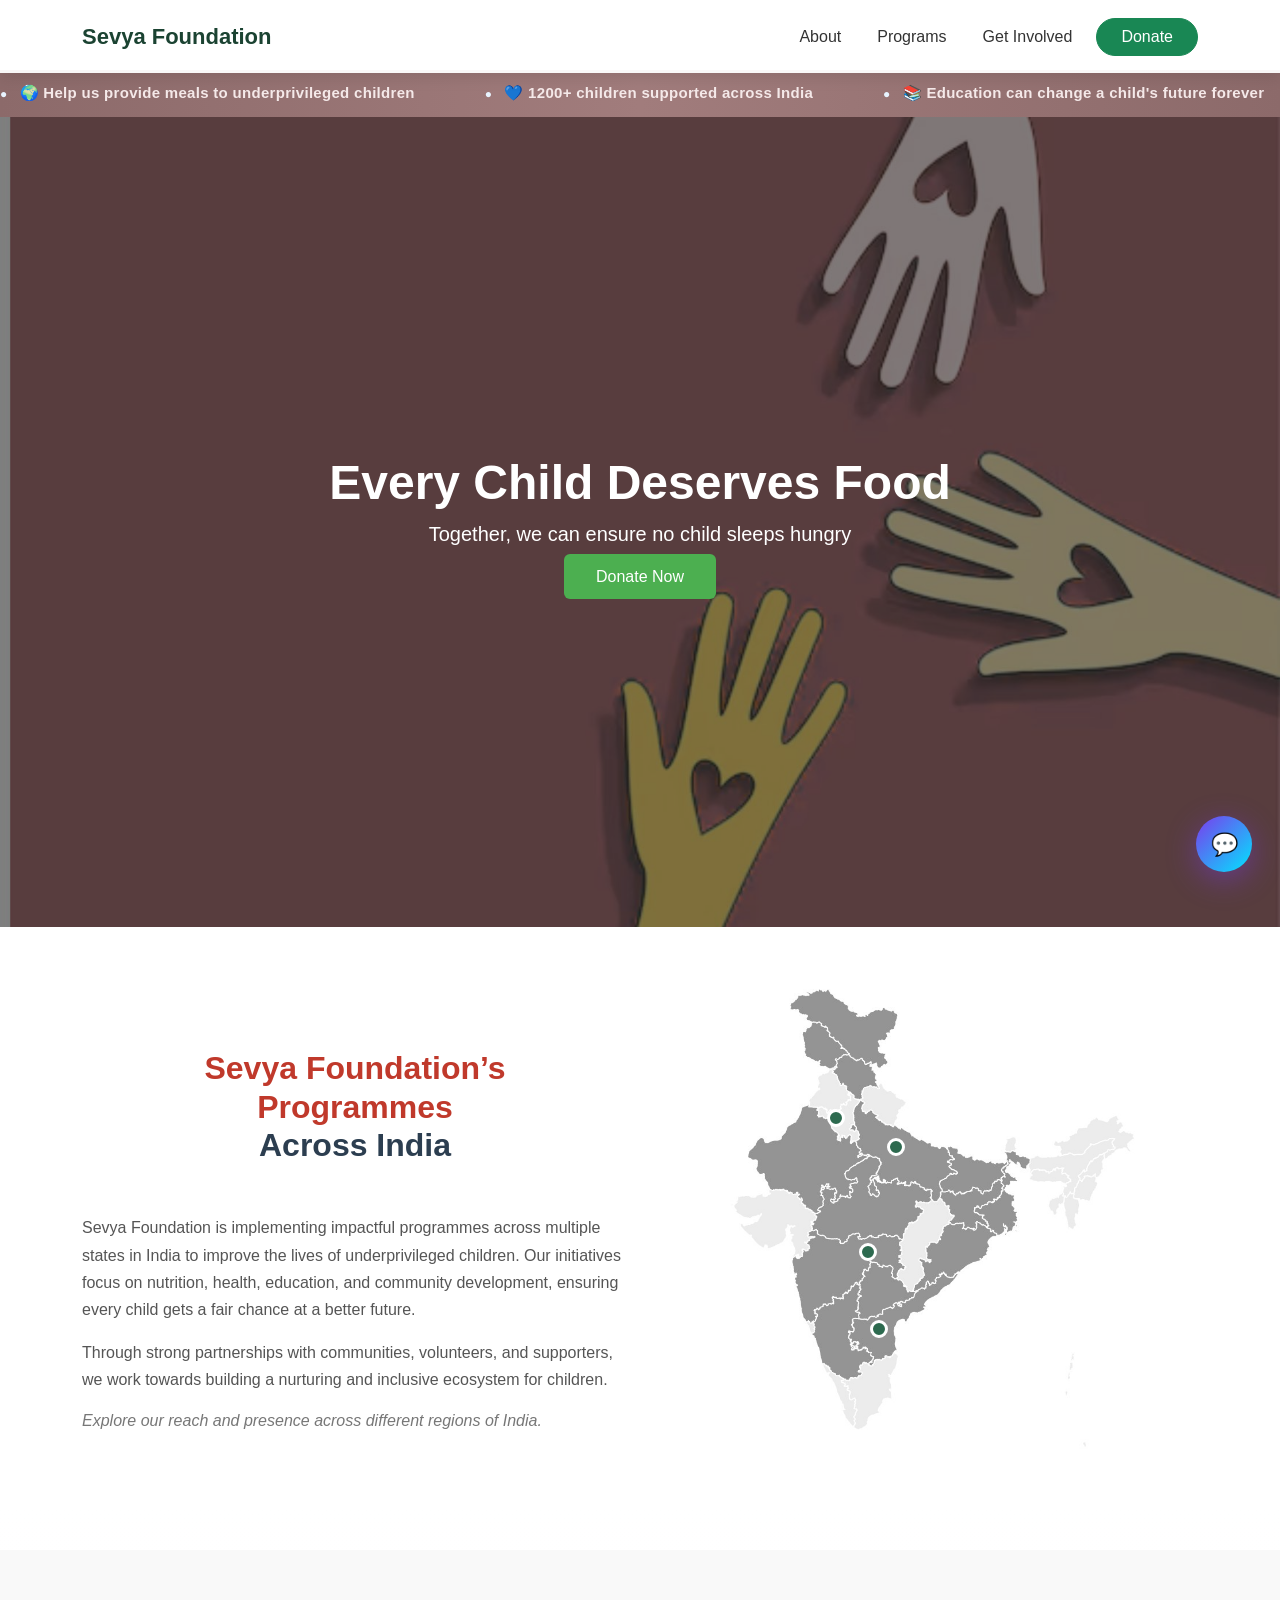
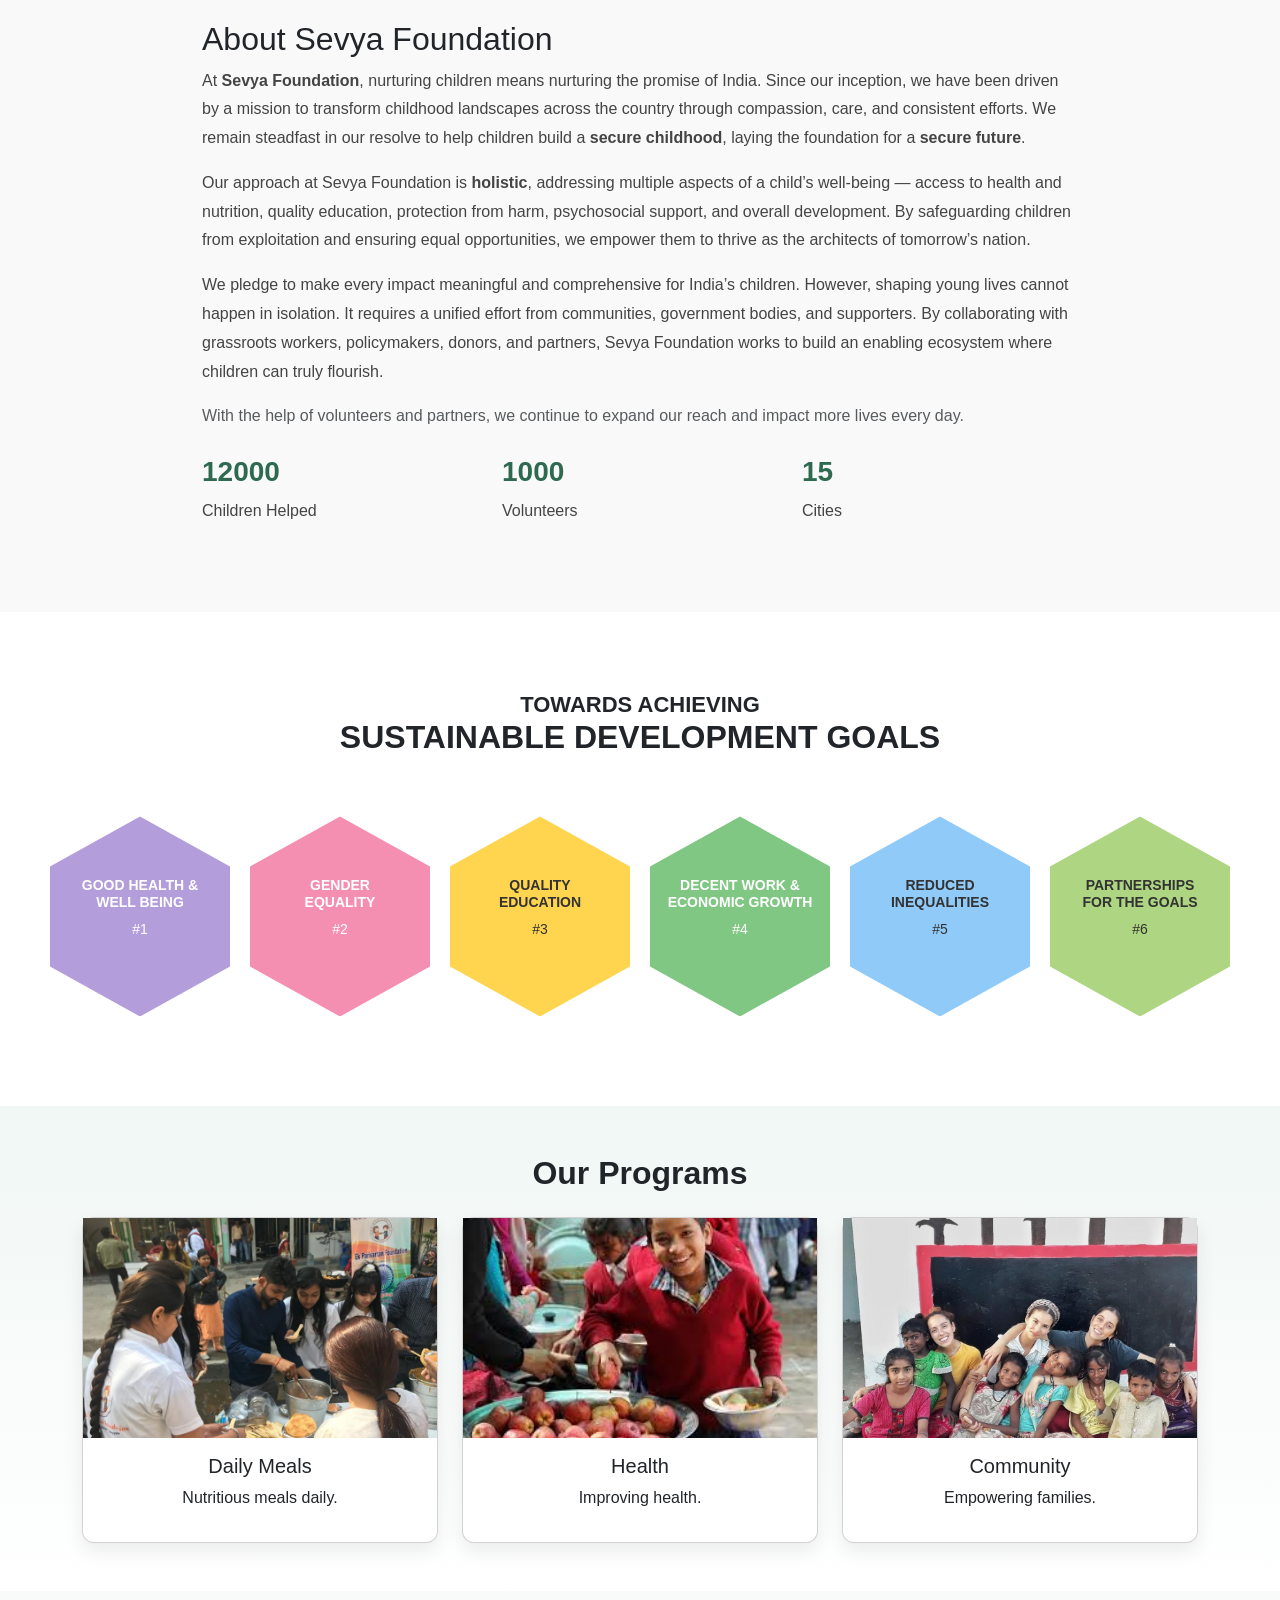
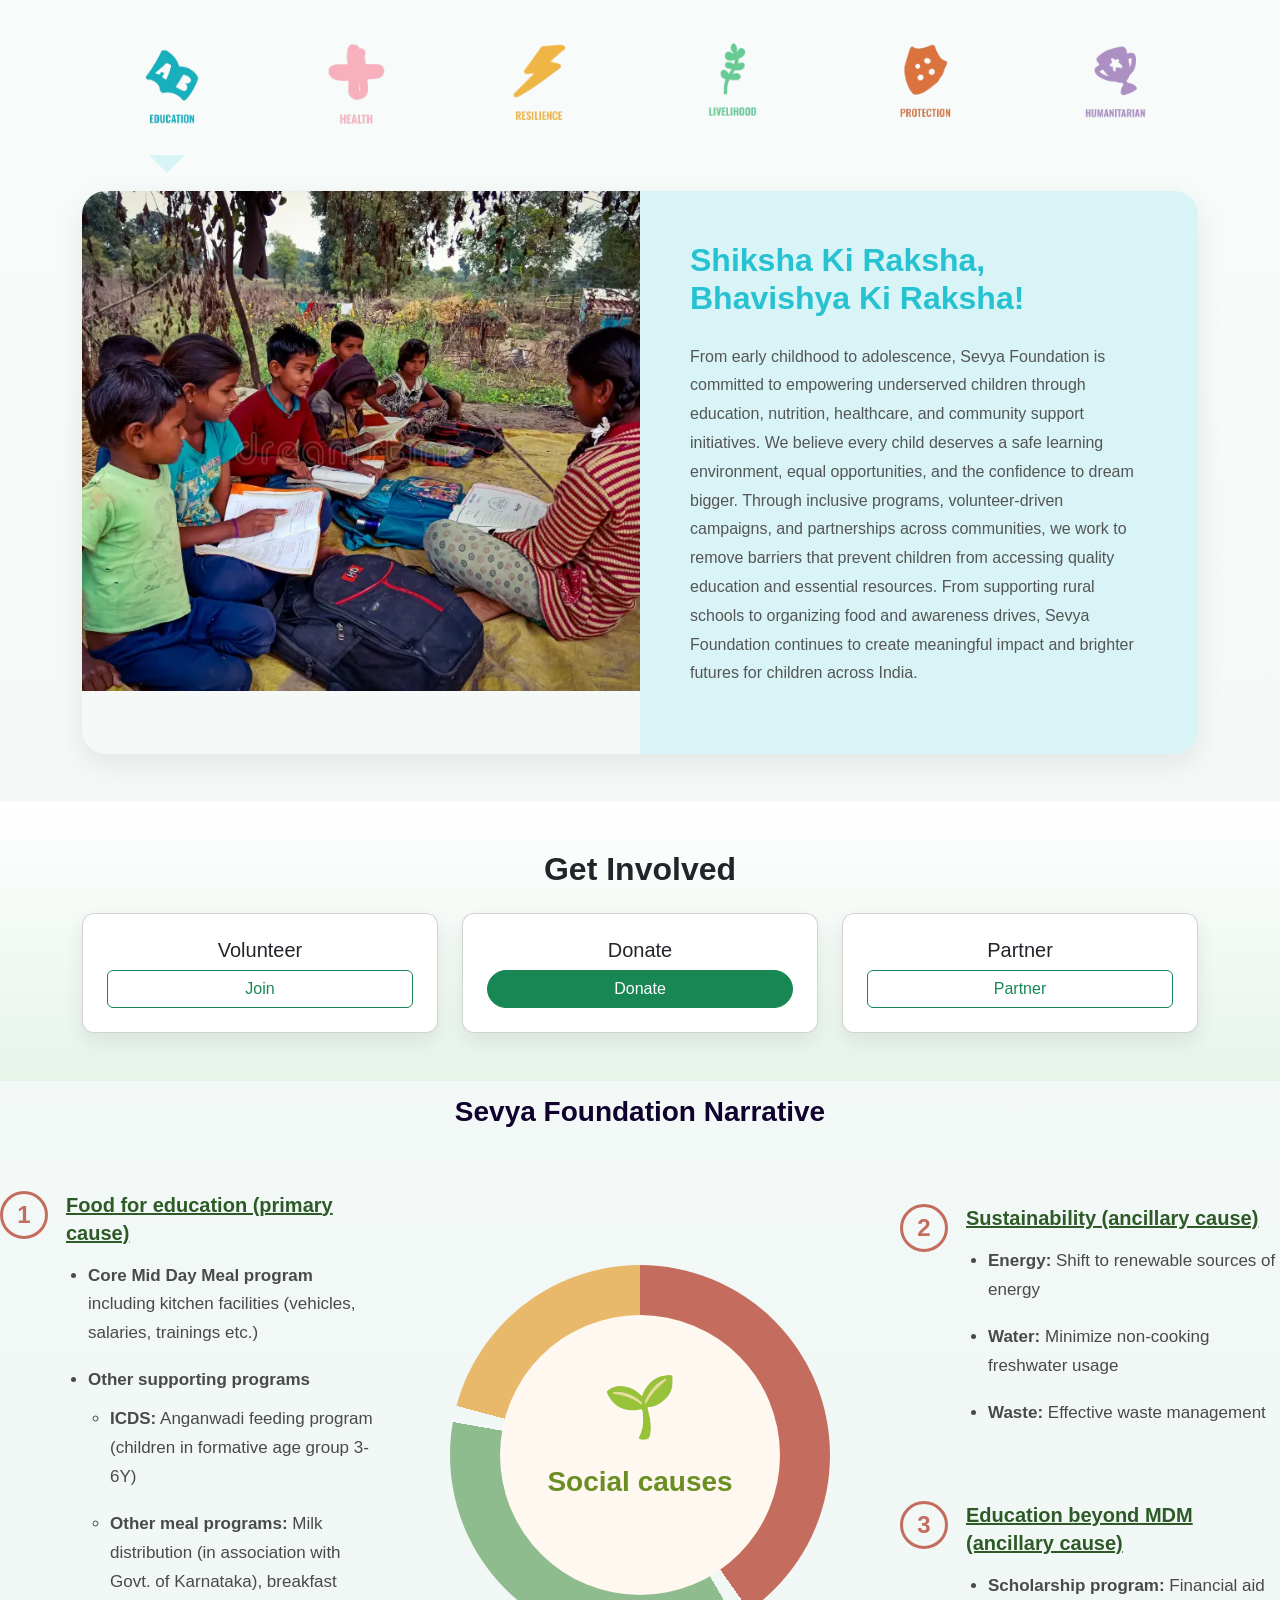
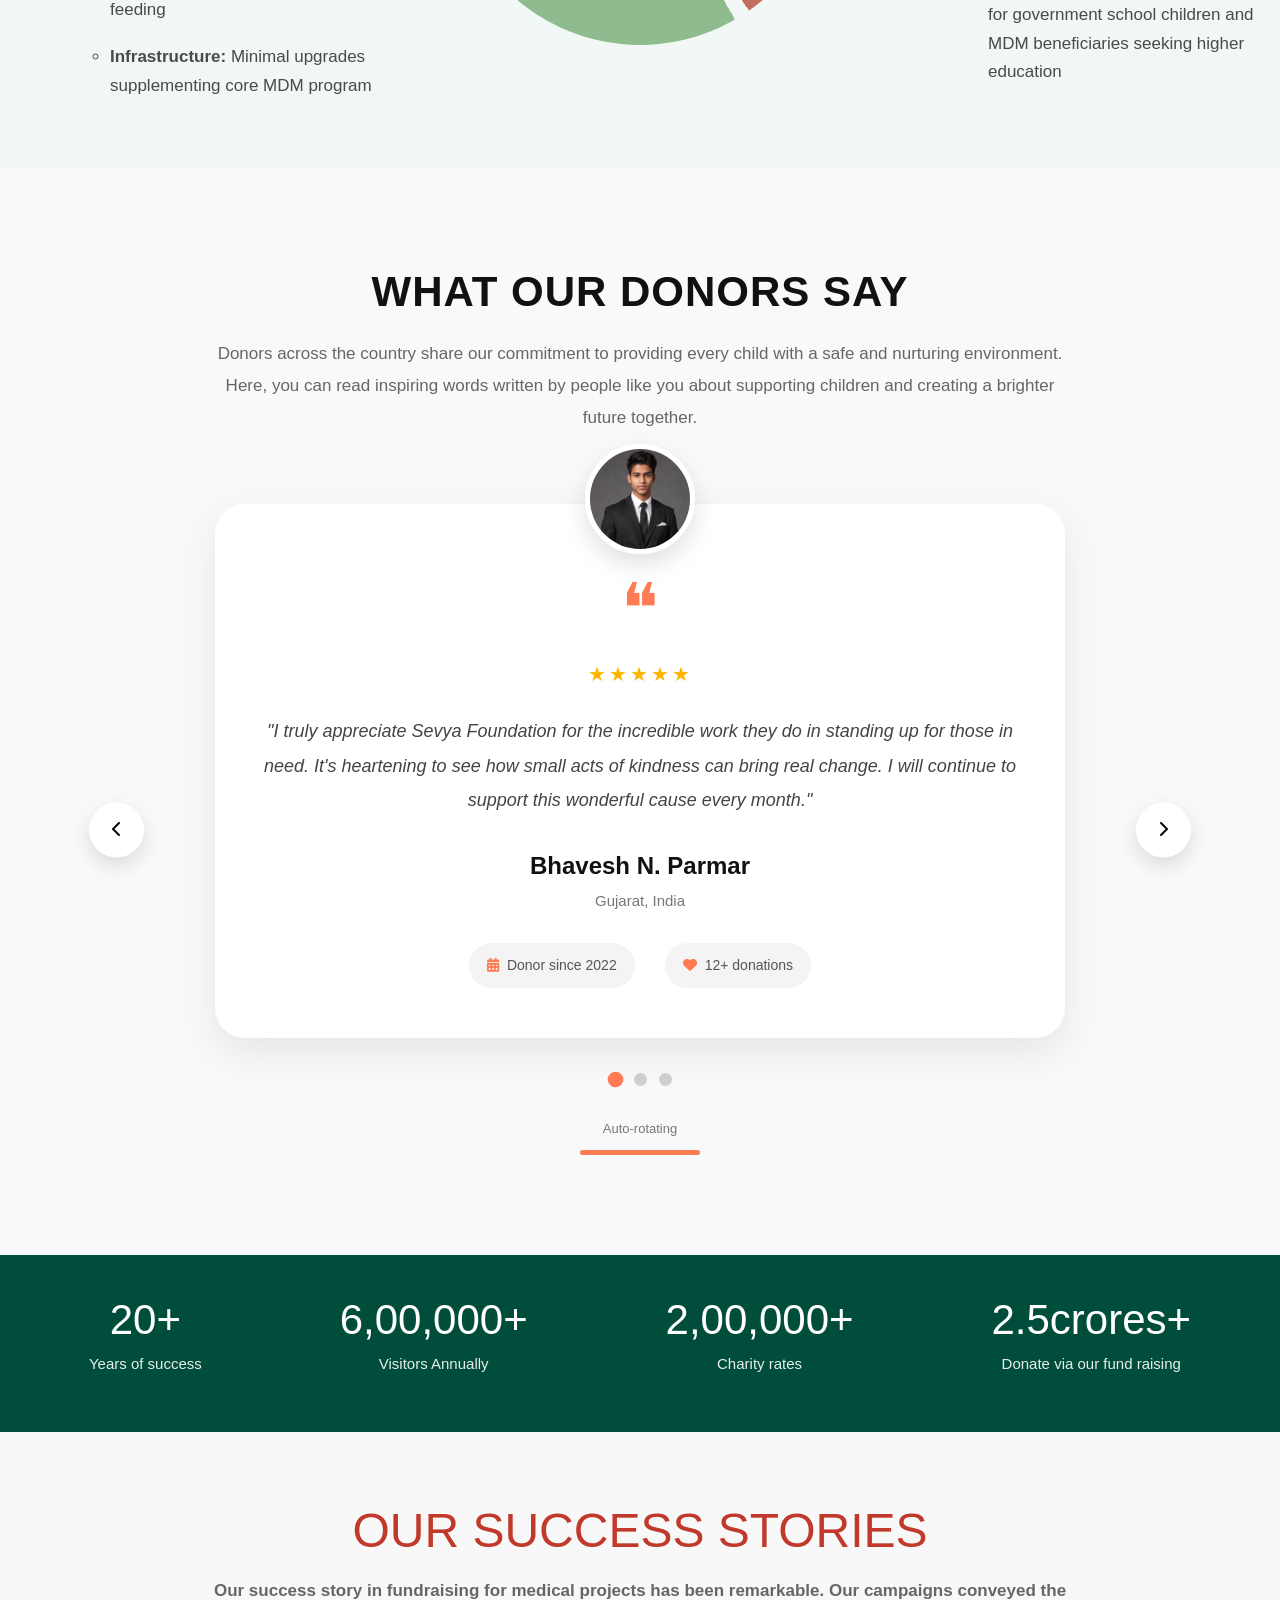
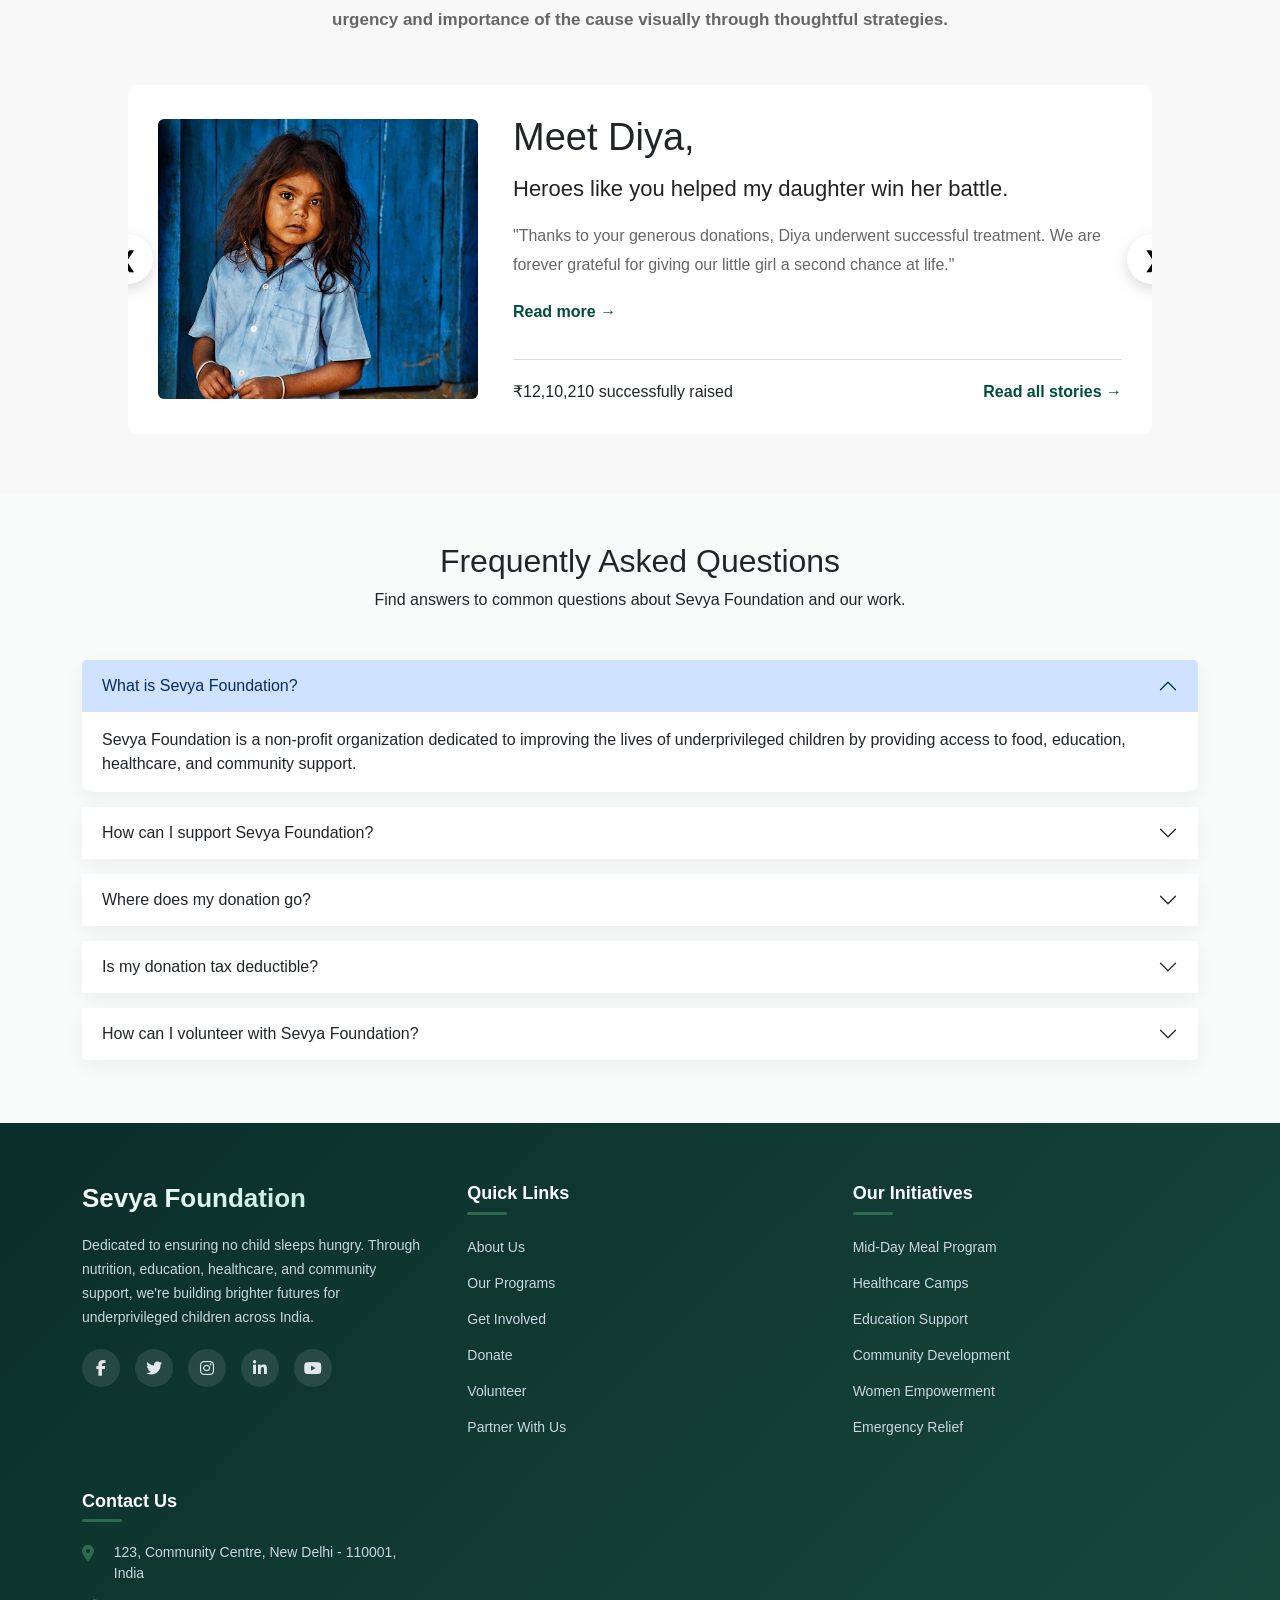
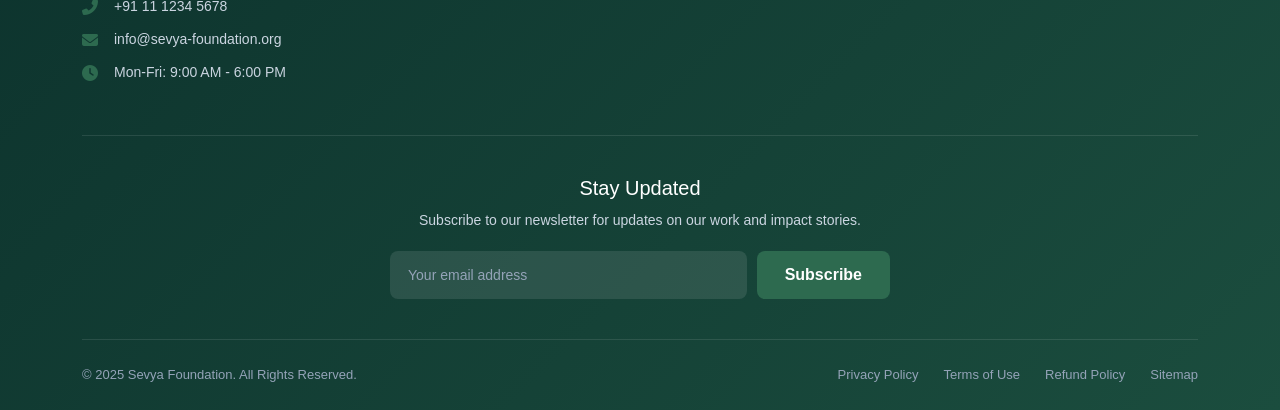
==== index.html @ cc80d7b2 "js-project" ====
<!DOCTYPE html>
<html lang="en">
<head>
  <meta charset="UTF-8">
  <meta name="viewport" content="width=device-width, initial-scale=1">
  <title>Sevya Foundation</title>

  <link href="https://cdn.jsdelivr.net/npm/bootstrap@5.3.2/dist/css/bootstrap.min.css" rel="stylesheet">
  <link rel="stylesheet" href="style.css">
  <link
    rel="stylesheet"
    href="https://cdnjs.cloudflare.com/ajax/libs/font-awesome/6.5.1/css/all.min.css"
  />
</head>
<body>

<!-- NAVBAR -->



<nav class="navbar navbar-expand-lg navbar-light fixed-top custom-navbar">
  <div class="container">
    <a class="navbar-brand fw-bold" href="#">Sevya Foundation</a>

    <button class="navbar-toggler" data-bs-toggle="collapse" data-bs-target="#navbarNav">
      <span class="navbar-toggler-icon"></span>
    </button>

    <div class="collapse navbar-collapse justify-content-end" id="navbarNav">
      <ul class="navbar-nav align-items-center">
        <li class="nav-item"><a class="nav-link active" href="#about">About</a></li>
        <li class="nav-item"><a class="nav-link" href="#programs">Programs</a></li>
        <li class="nav-item"><a class="nav-link" href="#get-involved">Get Involved</a></li>
        <li class="nav-item ms-3">
          <a href="donate.html" class="btn btn-success px-4">Donate</a>
        </li>
      </ul>
    </div>
  </div>
</nav>

<!-- ANNOUNCEMENT BAR -->
<!-- PREMIUM NGO TICKER -->
<div class="announcement-bar">

  <div class="announcement-track">

    <!-- DUPLICATED CONTENT FOR INFINITE LOOP -->

    <div class="announcement-content">

      <span>🌍 Help us provide meals to underprivileged children</span>

      <span>💙 1200+ children supported across India</span>

      <span>📚 Education can change a child's future forever</span>

      <span>🤝 Join Sevya Foundation as a volunteer today</span>

      <span>🍲 Every donation helps fight hunger</span>

      <span>🏥 Healthcare & nutrition support reaching rural communities</span>

    </div>

    <div class="announcement-content">

      <span>🌍 Help us provide meals to underprivileged children</span>

      <span>💙 1200+ children supported across India</span>

      <span>📚 Education can change a child's future forever</span>

      <span>🤝 Join Sevya Foundation as a volunteer today</span>

      <span>🍲 Every donation helps fight hunger</span>

      <span>🏥 Healthcare & nutrition support reaching rural communities</span>

    </div>

  </div>

</div>

<!-- HERO -->
<section class="hero hidden">
  <div class="hero-overlay">
    <div class="hero-content">
      <h1>Every Child Deserves Food</h1>
      <p>Together, we can ensure no child sleeps hungry</p>
      <a href="donate.html" class="hero-btn">Donate Now</a>
    </div>
  </div>
</section>

<section class="india-programs py-5">
  <div class="container">
    <div class="row align-items-center">

      <!-- LEFT CONTENT -->
      <div class="col-lg-6 mb-4 mb-lg-0">
        <h2 class="section-title">
          Sevya Foundation’s Programmes <br>
          <span>Across India</span>
        </h2>

        <p class="section-text">
          Sevya Foundation is implementing impactful programmes across multiple
          states in India to improve the lives of underprivileged children.
          Our initiatives focus on nutrition, health, education, and community
          development, ensuring every child gets a fair chance at a better future.
        </p>

        <p class="section-text">
          Through strong partnerships with communities, volunteers, and supporters,
          we work towards building a nurturing and inclusive ecosystem for children.
        </p>

        <p class="section-note">
          Explore our reach and presence across different regions of India.
        </p>
      </div>


      <div class="col-lg-6 text-center">

  <div class="map-wrapper">

    <!-- INDIA IMAGE -->
    <img
      src="assets/india.jpg"
      alt="Sevya Foundation Programmes Across India"
      class="india-map img-fluid"
    >

   <!-- PUNJAB -->
<div class="state-dot punjab">
  <div class="tooltip-box">
    <h5>Haryana</h5>
    <p>300+ children provided meals and nutrition support.</p>
  </div>
</div>

<!-- DELHI -->
<div class="state-dot delhi">
  <div class="tooltip-box">
    <h5>Uttar Pradesh</h5>
    <p>Weekly food camps and education support initiatives.</p>
  </div>
</div>

<!-- MAHARASHTRA -->
<div class="state-dot maharashtra">
  <div class="tooltip-box">
    <h5>Maharashtra</h5>
    <p>Community health and volunteer-driven campaigns.</p>
  </div>
</div>

<!-- KARNATAKA -->
<div class="state-dot karnataka">
  <div class="tooltip-box">
    <h5>Andhra Pradesh</h5>
    <p>School meal programs supporting rural children.</p>
  </div>
</div>


  </div>

</div>

    </div>
  </div>
</section>



<!-- ABOUT -->
<section id="about" class="py-5 hidden">

    <section class="about-sevya">
  <div class="container">
    <h2>About Sevya Foundation</h2>

    <p>
      At <strong>Sevya Foundation</strong>, nurturing children means nurturing the promise of India.
      Since our inception, we have been driven by a mission to transform childhood landscapes
      across the country through compassion, care, and consistent efforts. We remain steadfast
      in our resolve to help children build a <strong>secure childhood</strong>, laying the
      foundation for a <strong>secure future</strong>.
    </p>

    <p>
      Our approach at Sevya Foundation is <strong>holistic</strong>, addressing multiple aspects
      of a child’s well-being — access to health and nutrition, quality education, protection
      from harm, psychosocial support, and overall development. By safeguarding children from
      exploitation and ensuring equal opportunities, we empower them to thrive as the
      architects of tomorrow’s nation.
    </p>

    <p>
      We pledge to make every impact meaningful and comprehensive for India’s children.
      However, shaping young lives cannot happen in isolation. It requires a unified effort
      from communities, government bodies, and supporters. By collaborating with grassroots
      workers, policymakers, donors, and partners, Sevya Foundation works to build an enabling
      ecosystem where children can truly flourish.
    </p>

    <p class="text-muted">
      With the help of volunteers and partners, we continue to expand our reach
      and impact more lives every day.
    </p>

    <div class="row mt-4">
      <div class="col-md-4">
        <h3 class="fw-bold counter" data-target="12000">0</h3>
        <p>Children Helped</p>
      </div>

      <div class="col-md-4">
        <h3 class="fw-bold counter" data-target="1000">0</h3>
        <p>Volunteers</p>
      </div>

      <div class="col-md-4">
        <h3 class="fw-bold counter" data-target="15">0</h3>
        <p>Cities</p>
      </div>
    </div>
  </div>
</section>

<section class="sdg-section">
  <h2 class="sdg-title">
    TOWARDS ACHIEVING <br>
    <span>SUSTAINABLE DEVELOPMENT GOALS</span>
  </h2>

  <div class="sdg-container">

    <div class="sdg-card sdg-purple">
      <div class="sdg-content">
        <h4>GOOD HEALTH &<br>WELL BEING</h4>
        <p>#1</p>
      </div>
    </div>

    <div class="sdg-card sdg-pink">
      <div class="sdg-content">
        <h4>GENDER<br>EQUALITY</h4>
        <p>#2</p>
      </div>
    </div>

    <div class="sdg-card sdg-yellow">
      <div class="sdg-content">
        <h4>QUALITY<br>EDUCATION</h4>
        <p>#3</p>
      </div>
    </div>

    <div class="sdg-card sdg-green">
      <div class="sdg-content">
        <h4>DECENT WORK &<br>ECONOMIC GROWTH</h4>
        <p>#4</p>
      </div>
    </div>

    <div class="sdg-card sdg-blue">
      <div class="sdg-content">
        <h4>REDUCED<br>INEQUALITIES</h4>
        <p>#5</p>
      </div>
    </div>

    <div class="sdg-card sdg-lime">
      <div class="sdg-content">
        <h4>PARTNERSHIPS<br>FOR THE GOALS</h4>
        <p>#6</p>
      </div>
    </div>

  </div>
</section>

<!-- PROGRAMS -->
<section id="programs" class="py-5 hidden">
  <div class="container text-center">
    <h2 class="fw-bold mb-4">Our Programs</h2>

    <div class="row g-4">
      <div class="col-md-4 hidden">
        <div class="card program-card">
          <img src="assets/program1.jpg">
          <div class="card-body">
            <h5>Daily Meals</h5>
            <p>Nutritious meals daily.</p>
          </div>
        </div>
      </div>

      <div class="col-md-4 hidden">
        <div class="card program-card">
          <img src="assets/program2.jpg">
          <div class="card-body">
            <h5>Health</h5>
            <p>Improving health.</p>
          </div>
        </div>
      </div>

      <div class="col-md-4 hidden">
        <div class="card program-card">
          <img src="assets/program3.jpg">
          <div class="card-body">
            <h5>Community</h5>
            <p>Empowering families.</p>
          </div>
        </div>
      </div>
    </div>
  </div>
</section>

<!-- DYNAMIC IMPACT SECTION -->
<section class="impact-section py-5 hidden">

  <div class="container">

    <!-- TOP ICONS -->
    <div class="impact-icons">

      <div class="impact-tab active"
        data-title="Shiksha Ki Raksha, Bhavishya Ki Raksha!"
        data-text="From early childhood to adolescence, Sevya Foundation is committed to empowering underserved children through education, nutrition, healthcare, and community support initiatives. We believe every child deserves a safe learning environment, equal opportunities, and the confidence to dream bigger. Through inclusive programs, volunteer-driven campaigns, and partnerships across communities, we work to remove barriers that prevent children from accessing quality education and essential resources. From supporting rural schools to organizing food and awareness drives, Sevya Foundation continues to create meaningful impact and brighter futures for children across India."
        data-image="assets/education.jpg"
        data-color="#d9f4f6"
        data-textcolor="#27c2d1">

        <img src="assets/education.png">
        <div class="impact-triangle"></div>

      </div>

      <div class="impact-tab"
        data-title="Healthy Children, Stronger Future"
        data-text="Sevya Foundation strives to support the health and well-being of children and underserved communities across India. Through health awareness programs, nutrition drives, hygiene initiatives, and community outreach campaigns, we aim to create healthier and safer environments for every child. By working closely with volunteers, local communities, and social initiatives, Sevya Foundation focuses on spreading awareness about nutrition, sanitation, and preventive healthcare while supporting children with essential care resources. Our efforts are dedicated toward building stronger communities and ensuring every child gets the opportunity to grow up healthy, confident, and supported."
        data-image="assets/health.jpg"
        data-color="#fde7ec"
        data-textcolor="#f29cb2">

        <img src="assets/health.png">
        <div class="impact-triangle"></div>

      </div>

      <div class="impact-tab"
        data-title="Building Community Resilience"
        data-text="With changing environmental challenges and social inequalities affecting vulnerable communities, Sevya Foundation works towards building resilience and long-term support systems for children and families across India. Through community-driven initiatives, awareness programs, and sustainable development efforts, we aim to create safer and stronger environments where children can continue to learn, grow, and thrive. Our initiatives focus on empowering local communities through education support, health awareness, digital inclusion, and skill-building opportunities that help families become more self-reliant. By encouraging collective action and sustainable practices, Sevya Foundation continues to work towards protecting children's futures and strengthening communities for generations to come."
        data-image="assets/resilience.jpg"
        data-color="#fff3d6"
        data-textcolor="#e5ae2b">

        <img src="assets/resilience.png">
        <div class="impact-triangle"></div>
      </div>

      <div class="impact-tab"
        data-title="Empowering Rural Livelihoods"
        data-text="Despite growing opportunities, many children, women, and families across India still face financial hardships and limited access to resources that can help them build a better future. Sevya Foundation is committed to empowering underserved communities by supporting skill development, education, digital awareness, and community-based initiatives that encourage self-reliance and growth. Through volunteer-led programs, awareness campaigns, and local outreach efforts, we aim to create opportunities that help individuals gain confidence, knowledge, and practical skills for a more secure future. By supporting communities with access to learning resources and development initiatives, Sevya Foundation continues to work towards creating lasting positive change across India."
        data-image="assets/livelihood.jpg"
        data-color="#e3f7ea"
        data-textcolor="#52c785">

        <img src="assets/livelihood.png">
        <div class="impact-triangle"></div>

      </div>

      <div class="impact-tab"
        data-title="Protecting Every Child"
        data-text="Sevya Foundation is dedicated to creating a safer and more supportive environment for children by spreading awareness about child rights, education, safety, and community well-being. Through awareness campaigns, volunteer outreach programs, and community engagement initiatives, we aim to support vulnerable children and help build a future where every child feels protected, valued, and empowered. Our efforts focus on encouraging safe learning spaces, promoting emotional well-being, and helping communities understand the importance of child protection and equal opportunities. By working together with local communities and volunteers, Sevya Foundation continues striving towards a future where children can grow with dignity, confidence, and hope."
        data-image="assets/protection.jpg"
        data-color="#fdebdc"
        data-textcolor="#e67e22">

        <img src="assets/protection.png">
        <div class="impact-triangle"></div>
      </div>

      <div class="impact-tab"
        data-title="Humanitarian Support Across India"
        data-text="Sevya Foundation remains committed to supporting children and vulnerable communities during challenging times through relief drives, community outreach, and emergency support initiatives. From distributing food and essential supplies to supporting affected families and creating safe spaces for children, our efforts focus on ensuring care, dignity, and hope during times of crisis. With the support of volunteers, donors, and local communities, Sevya Foundation continues working towards providing timely assistance, strengthening community resilience, and helping children continue their education and well-being even during difficult situations. Together, we strive to build a future where every child feels safe, supported, and empowered no matter the circumstances."
        data-image="assets/humanitarian.jpg"
        data-color="#efe3fa"
        data-textcolor="#b388eb">

        <img src="assets/humanitarian.png">
        <div class="impact-triangle"></div>
      </div>

    </div>

    <!-- CONTENT -->
    <div class="row g-0 impact-main">

      <!-- IMAGE -->
      <div class="col-lg-6">

        <img
          src="assets/education.jpg"
          id="impactImage"
          src="assets/education.jpg"
          class="img-fluid impact-image"
        >

      </div>

      <!-- TEXT -->
      <div class="col-lg-6">

        <div class="impact-content" id="impactContent">

          <h2 id="impactTitle">
            Shiksha Ki Raksha, Bhavishya Ki Raksha!
          </h2>

          <p id="impactText">
            From early childhood to adolescence, Sevya Foundation is committed to empowering underserved children through education, nutrition, healthcare, and community support initiatives. We believe every child deserves a safe learning environment, equal opportunities, and the confidence to dream bigger. Through inclusive programs, volunteer-driven campaigns, and partnerships across communities, we work to remove barriers that prevent children from accessing quality education and essential resources. From supporting rural schools to organizing food and awareness drives, Sevya Foundation continues to create meaningful impact and brighter futures for children across India.
          </p>


        </div>

      </div>

    </div>

  </div>

</section>

<!-- GET INVOLVED -->
<section id="get-involved" class="py-5 hidden">
  <div class="container text-center">
    <h2 class="fw-bold mb-4">Get Involved</h2>

    <div class="row g-4">
      <div class="col-md-4 hidden">
        <div class="card p-4 program-card">
          <h5>Volunteer</h5>
          <a href="volunteer.html" class="btn btn-outline-success">Join</a>
        </div>
      </div>

      <div class="col-md-4 hidden">
        <div class="card p-4 program-card">
          <h5>Donate</h5>
          <a href="donate.html" class="btn btn-success">Donate</a>
        </div>
      </div>

      <div class="col-md-4 hidden">
        <div class="card p-4 program-card">
          <h5>Partner</h5>
          <a href="partner.html" class="btn btn-outline-success">Partner</a>
        </div>
      </div>
    </div>
  </div>
</section>

<!-- NARRATIVE  -->

 <!-- <section class="narrative-section">  -->

<center> <div class="primary-btn">
      Sevya Foundation Narrative
    </div> </center>

    <br><br>


  <!-- CONTENT -->
  <div class="narrative-container">

    <!-- LEFT -->
    <div class="left-content">

      <div class="content-block">

        <div class="number blue">1</div>

        <div>

          <h2 class="blue-text">
            Food for education (primary cause)
          </h2>

          <ul>
            <li>
              <strong>Core Mid Day Meal program</strong><br>
              including kitchen facilities (vehicles,
              salaries, trainings etc.)
            </li>

            <li>
              <strong>Other supporting programs</strong>

              <ul class="sub-list">

                <li>
                  <strong>ICDS:</strong>
                  Anganwadi feeding program
                  (children in formative age group 3-6Y)
                </li>

                <li>
                  <strong>Other meal programs:</strong>
                  Milk distribution (in association with Govt. of Karnataka),
                  breakfast feeding
                </li>

                <li>
                  <strong>Infrastructure:</strong>
                  Minimal upgrades supplementing core MDM program
                </li>

              </ul>

            </li>
          </ul>

        </div>

      </div>

    </div>

    <!-- CENTER -->
    <div class="circle-wrapper">

      <div class="circle-ring">

        <div class="circle-inner">

          <div class="plant-icon">
            🌱
          </div>

          <h3>
            Social causes <br>
 <br>
          
          </h3>

        </div>

      </div>

    </div>

    <!-- RIGHT -->
    <div class="right-content">

      <!-- BOX 1 -->
      <div class="content-block">

        <div class="number green">2</div>

        <div>

          <h2 class="green-text">
            Sustainability (ancillary cause)
          </h2>

          <ul>

            <li>
              <strong>Energy:</strong>
              Shift to renewable sources of energy
            </li>

            <li>
              <strong>Water:</strong>
              Minimize non-cooking freshwater usage
            </li>

            <li>
              <strong>Waste:</strong>
              Effective waste management
            </li>

          </ul>

        </div>

      </div>

      <!-- BOX 2 -->
      <div class="content-block second-block">

        <div class="number orange">3</div>

        <div>

          <h2 class="orange-text">
            Education beyond MDM (ancillary cause)
          </h2>

          <ul>

            <li>
              <strong>Scholarship program:</strong>
              Financial aid for government school children
              and MDM beneficiaries seeking higher education
            </li>

          </ul>

        </div>

      </div>

    </div>

  </div>

</section>



<!-- DONOR SECTION -->
<!-- DONOR/TESTIMONIAL SECTION WITH CAROUSEL -->
<section class="donor-section">
  <div class="container">
    
    <!-- SECTION HEADER -->
    <h2 class="donor-title">
      WHAT OUR DONORS SAY
    </h2>
    
    <p class="donor-subtitle">
      Donors across the country share our commitment to providing every child
      with a safe and nurturing environment. Here, you can read inspiring
      words written by people like you about supporting children and creating
      a brighter future together.
    </p>
    
    <!-- TESTIMONIAL CAROUSEL -->
    <div class="testimonial-carousel">
      
      <!-- Carousel Container -->
      <div class="carousel-container" id="testimonialCarousel">
        
        <!-- Testimonial 1 -->
        <div class="testimonial-slide active">
          <div class="donor-card">
            <img src="assets/donor1.jpg" class="donor-img" alt="Bhavesh N. Parmar">
            <div class="quote-icon">❝</div>
            <div class="stars">★★★★★</div>
            <p class="donor-text">
              "I truly appreciate Sevya Foundation for the incredible work they do
              in standing up for those in need. It's heartening to see how small
              acts of kindness can bring real change. I will continue to support 
              this wonderful cause every month."
            </p>
            <h4>Bhavesh N. Parmar</h4>
            <span>Gujarat, India</span>
            <div class="donor-stats">
              <span><i class="fas fa-calendar-alt"></i> Donor since 2022</span>
              <span><i class="fas fa-heart"></i> 12+ donations</span>
            </div>
          </div>
        </div>
        
        <!-- Testimonial 2 -->
        <div class="testimonial-slide">
          <div class="donor-card">
            <img src="assets/donor2.jpg" class="donor-img" alt="Pola Venkatappaiah">
            <div class="quote-icon">❝</div>
            <div class="stars">★★★★★</div>
            <p class="donor-text">
              "It's a simple contribution from my end, but it brings immense
              happiness and fulfillment. I truly admire the heartfelt efforts
              of the organization in uplifting children in need. Seeing the 
              smile on children's faces is my greatest reward."
            </p>
            <h4>Pola Venkatappaiah</h4>
            <span>Telangana, India</span>
            <div class="donor-stats">
              <span><i class="fas fa-calendar-alt"></i> Donor since 2021</span>
              <span><i class="fas fa-heart"></i> 24+ donations</span>
            </div>
          </div>
        </div>
        
        <!-- Testimonial 3 (NEW) -->
        <div class="testimonial-slide">
          <div class="donor-card">
            <img src="assets/donor3.png" class="donor-img" alt="Priya S. Mehta">
            <div class="quote-icon">❝</div>
            <div class="stars">★★★★★</div>
            <p class="donor-text">
              "The transparency and dedication of Sevya Foundation inspired me to 
              become a regular donor. I love how they share regular impact reports 
              and stories of the children. Every child deserves a chance, and I'm 
              proud to be part of their journey."
            </p>
            <h4>Priya S. Mehta</h4>
            <span>Mumbai, Maharashtra</span>
            <div class="donor-stats">
              <span><i class="fas fa-calendar-alt"></i> Donor since 2023</span>
              <span><i class="fas fa-heart"></i> 8+ donations</span>
            </div>
          </div>
        </div>
        
      </div>
      
      <!-- Carousel Controls -->
      <button class="carousel-btn prev-btn" id="testimonialPrev">
        <i class="fas fa-chevron-left"></i>
      </button>
      <button class="carousel-btn next-btn" id="testimonialNext">
        <i class="fas fa-chevron-right"></i>
      </button>
      
      <!-- Dots Indicator -->
      <div class="carousel-dots" id="testimonialDots">
        <span class="dot active" data-slide="0"></span>
        <span class="dot" data-slide="1"></span>
        <span class="dot" data-slide="2"></span>
      </div>
      
      <!-- Auto-rotate indicator -->
      <div class="auto-rotate-indicator">
        <span class="auto-rotate-text">Auto-rotating</span>
        <div class="auto-rotate-progress" id="autoRotateProgress"></div>
      </div>
      
    </div>
    
  </div>
</section>



<!-- SUCCESS STORIES SECTION -->
<section class="success-section">

  <!-- TOP STATS -->
  <div class="stats-bar">
    <div class="stat-box">
      <h2>20+</h2>
      <p>Years of success</p>
    </div>

    <div class="stat-box">
      <h2>6,00,000+</h2>
      <p>Visitors Annually</p>
    </div>

    <div class="stat-box">
      <h2>2,00,000+</h2>
      <p>Charity rates</p>
    </div>

    <div class="stat-box">
      <h2>2.5crores+</h2>
      <p>Donate via our fund raising</p>
    </div>
  </div>

  <!-- TITLE -->
  <div class="section-title">
    <h1>OUR SUCCESS STORIES</h1>

    <p>
      Our success story in fundraising for medical projects has been remarkable.
      Our campaigns conveyed the urgency and importance of the cause visually
      through thoughtful strategies.
    </p>
  </div>

  <!-- SLIDER -->
  <div class="story-slider">

    <button class="nav-btn prev">&#10094;</button>

    <div class="slider-container">

      <!-- CARD 1 -->
      <div class="story-card active">

        <img src="assets/image1.png" />

        <div class="story-content">

          <h2>Meet Diya,</h2>

          <h4>Heroes like you helped my daughter win her battle.</h4>

          <p>
            "Thanks to your generous donations, Diya underwent successful
            treatment. We are forever grateful for giving our little girl a
            second chance at life."
          </p>

          <a href="#"
          class="open-story"

          data-title="Meet Diya"

          data-text="Diya underwent successful treatment because of generous donors. Her family is deeply thankful for the support and care that helped save her life.">
          Read more →
          </a>

          <div class="bottom-row">

            <span>₹12,10,210 successfully raised</span>

            <a href="#"
            class="open-story"

            data-title="All Success Stories"

            data-text="Thousands of children and families have received treatment, education, shelter, and hope through Sevya Foundation's donation programs and support initiatives.">
            Read all stories →
            </a>

          </div>

        </div>
      </div>

      <!-- CARD 2 -->
      <div class="story-card">

        <img src="assets/image2.png" />

        <div class="story-content">

          <h2>Meet Aarav,</h2>

          <h4>Your support gave him a healthier future.</h4>

          <p>
            "The surgery was possible only because of donors like you.
            Aarav can now go to school and play again happily."
          </p>

          <a href="#"
          class="open-story"

          data-title="Meet Aarav"

          data-text="Aarav received life-saving surgery through donor contributions and can now continue his education happily.">
          Read more →
          </a>

          <div class="bottom-row">

            <span>₹8,75,000 successfully raised</span>

            <a href="#"
            class="open-story"

            data-title="All Success Stories"

            data-text="Sevya Foundation has changed thousands of lives through medical help, education, and social support programs.">
            Read all stories →
            </a>

          </div>

        </div>
      </div>

      <!-- CARD 3 -->
      <div class="story-card">

        <img src="assets/image3.png" />

        <div class="story-content">

          <h2>Meet Harshit,</h2>

          <h4>Together we made recovery possible.</h4>

          <p>
            "Because of your kindness, Harshit received the treatment needed
            and is now recovering with family."
          </p>

          <a href="#"
          class="open-story"

          data-title="Meet Harshit"

          data-text="Harshit successfully recovered after treatment funded by generous donors and supporters.">
          Read more →
          </a>

          <div class="bottom-row">

            <span>₹15,40,000 successfully raised</span>

            <a href="#"
            class="open-story"

            data-title="All Success Stories"

            data-text="Every donation creates a meaningful difference in the lives of children and families in need.">
            Read all stories →
            </a>

          </div>

        </div>
      </div>

      <!-- CARD 4 -->
      <div class="story-card">

        <img src="assets/image4.png" />

        <div class="story-content">

          <h2>Meet Riya,</h2>

          <h4>Your donations helped her recover.</h4>

          <p>
            "Riya received life-saving treatment because of the kindness
            and generosity of people like you."
          </p>

          <a href="#"
          class="open-story"

          data-title="Meet Riya"

          data-text="Riya received emergency treatment through the support of caring donors and volunteers.">
          Read more →
          </a>

          <div class="bottom-row">

            <span>₹9,80,000 successfully raised</span>

            <a href="#"
            class="open-story"

            data-title="All Success Stories"

            data-text="Support from generous donors has helped many children receive proper medical care and education.">
            Read all stories →
            </a>

          </div>

        </div>
      </div>

      <!-- CARD 5 -->
      <div class="story-card">

        <img src="assets/image5.png" />

        <div class="story-content">

          <h2>Meet Kabir,</h2>

          <h4>Together we changed his future.</h4>

          <p>
            "With your support, Kabir underwent successful surgery and
            can now continue his education happily."
          </p>

          <a href="#"
          class="open-story"

          data-title="Meet Kabir"

          data-text="Kabir successfully completed treatment and can now enjoy a healthier and happier life.">
          Read more →
          </a>

          <div class="bottom-row">

            <span>₹14,20,000 successfully raised</span>

            <a href="#"
            class="open-story"

            data-title="All Success Stories"

            data-text="Together we are building brighter futures for children through compassion and support.">
            Read all stories →
            </a>

          </div>

        </div>
      </div>

    </div>

    <button class="nav-btn next">&#10095;</button>

  </div>

  <!-- POPUP MODAL -->
  <div class="story-modal" id="storyModal">

    <div class="modal-content">

      <span class="close-btn">&times;</span>

      <h2 id="modalTitle">Story Title</h2>

      <p id="modalText">
        Full story content will appear here.
      </p>

    </div>

  </div>

</section>



<!-- FAQ'S -->
 <section class="faq-section py-5">
  <div class="container">

    <div class="text-center mb-5">
      <h2 class="faq-title">Frequently Asked Questions</h2>
      <p class="faq-subtitle">
        Find answers to common questions about Sevya Foundation and our work.
      </p>
    </div>

    <div class="accordion" id="faqAccordion">

      <!-- FAQ 1 -->
      <div class="accordion-item">
        <h2 class="accordion-header">
          <button class="accordion-button" type="button"
            data-bs-toggle="collapse" data-bs-target="#faq1">
            What is Sevya Foundation?
          </button>
        </h2>
        <div id="faq1" class="accordion-collapse collapse show"
          data-bs-parent="#faqAccordion">
          <div class="accordion-body">
            Sevya Foundation is a non-profit organization dedicated to improving
            the lives of underprivileged children by providing access to food,
            education, healthcare, and community support.
          </div>
        </div>
      </div>

      <!-- FAQ 2 -->
      <div class="accordion-item">
        <h2 class="accordion-header">
          <button class="accordion-button collapsed" type="button"
            data-bs-toggle="collapse" data-bs-target="#faq2">
            How can I support Sevya Foundation?
          </button>
        </h2>
        <div id="faq2" class="accordion-collapse collapse"
          data-bs-parent="#faqAccordion">
          <div class="accordion-body">
            You can support us by donating, volunteering your time, partnering
            with us, or spreading awareness about our mission.
          </div>
        </div>
      </div>

      <!-- FAQ 3 -->
      <div class="accordion-item">
        <h2 class="accordion-header">
          <button class="accordion-button collapsed" type="button"
            data-bs-toggle="collapse" data-bs-target="#faq3">
            Where does my donation go?
          </button>
        </h2>
        <div id="faq3" class="accordion-collapse collapse"
          data-bs-parent="#faqAccordion">
          <div class="accordion-body">
            Donations are used to fund nutrition programs, educational initiatives,
            healthcare support, and community development projects for children.
          </div>
        </div>
      </div>

      <!-- FAQ 4 -->
      <div class="accordion-item">
        <h2 class="accordion-header">
          <button class="accordion-button collapsed" type="button"
            data-bs-toggle="collapse" data-bs-target="#faq4">
            Is my donation tax deductible?
          </button>
        </h2>
        <div id="faq4" class="accordion-collapse collapse"
          data-bs-parent="#faqAccordion">
          <div class="accordion-body">
            Yes. Sevya Foundation follows applicable regulations, and eligible
            donations may qualify for tax benefits as per government norms.
          </div>
        </div>
      </div>

      <!-- FAQ 5 -->
      <div class="accordion-item">
        <h2 class="accordion-header">
          <button class="accordion-button collapsed" type="button"
            data-bs-toggle="collapse" data-bs-target="#faq5">
            How can I volunteer with Sevya Foundation?
          </button>
        </h2>
        <div id="faq5" class="accordion-collapse collapse"
          data-bs-parent="#faqAccordion">
          <div class="accordion-body">
            You can volunteer by registering through our website or contacting
            us directly. Opportunities include field work, event support, and
            skill-based volunteering.
          </div>
        </div>
      </div>

    </div>
  </div>
</section>



<!-- BACK TO TOP -->
<button id="topBtn">↑</button>



<!-- MODERN FOOTER -->
<footer class="seva-footer">
  <div class="container">
    <div class="footer-grid">
      
      <!-- Column 1: Brand & About -->
      <div class="footer-col">
        <h3 class="footer-logo">Sevya Foundation</h3>
        <p class="footer-about">
          Dedicated to ensuring no child sleeps hungry. Through nutrition, 
          education, healthcare, and community support, we're building brighter 
          futures for underprivileged children across India.
        </p>
        <div class="footer-social">
          <a href="#" aria-label="Facebook"><i class="fab fa-facebook-f"></i></a>
          <a href="#" aria-label="Twitter"><i class="fab fa-twitter"></i></a>
          <a href="#" aria-label="Instagram"><i class="fab fa-instagram"></i></a>
          <a href="#" aria-label="LinkedIn"><i class="fab fa-linkedin-in"></i></a>
          <a href="#" aria-label="YouTube"><i class="fab fa-youtube"></i></a>
        </div>
      </div>

      <!-- Column 2: Quick Links -->
      <div class="footer-col">
        <h4>Quick Links</h4>
        <ul class="footer-links">
          <li><a href="#about">About Us</a></li>
          <li><a href="#programs">Our Programs</a></li>
          <li><a href="#get-involved">Get Involved</a></li>
          <li><a href="donate.html">Donate</a></li>
          <li><a href="volunteer.html">Volunteer</a></li>
          <li><a href="partner.html">Partner With Us</a></li>
        </ul>
      </div>

      <!-- Column 3: Programs -->
      <div class="footer-col">
        <h4>Our Initiatives</h4>
        <ul class="footer-links">
          <li><a href="#">Mid-Day Meal Program</a></li>
          <li><a href="#">Healthcare Camps</a></li>
          <li><a href="#">Education Support</a></li>
          <li><a href="#">Community Development</a></li>
          <li><a href="#">Women Empowerment</a></li>
          <li><a href="#">Emergency Relief</a></li>
        </ul>
      </div>

      <!-- Column 4: Contact Info -->
      <div class="footer-col">
        <h4>Contact Us</h4>
        <ul class="footer-contact">
          <li>
            <i class="fas fa-map-marker-alt"></i>
            <span>123, Community Centre, New Delhi - 110001, India</span>
          </li>
          <li>
            <i class="fas fa-phone-alt"></i>
            <span>+91 11 1234 5678</span>
          </li>
          <li>
            <i class="fas fa-envelope"></i>
            <span>info@sevya-foundation.org</span>
          </li>
          <li>
            <i class="fas fa-clock"></i>
            <span>Mon-Fri: 9:00 AM - 6:00 PM</span>
          </li>
        </ul>
      </div>
    </div>

    <!-- Newsletter Section -->
    <div class="footer-newsletter">
      <h4>Stay Updated</h4>
      <p>Subscribe to our newsletter for updates on our work and impact stories.</p>
      <form class="newsletter-form" id="footerNewsletterForm">
        <input type="email" placeholder="Your email address" required>
        <button type="submit">Subscribe</button>
      </form>
    </div>

    <!-- Bottom Bar -->
    <div class="footer-bottom">
      <div class="footer-bottom-left">
        <p>&copy; 2025 Sevya Foundation. All Rights Reserved.</p>
      </div>
      <div class="footer-bottom-right">
        <a href="#">Privacy Policy</a>
        <a href="#">Terms of Use</a>
        <a href="#">Refund Policy</a>
        <a href="#">Sitemap</a>
      </div>
    </div>
  </div>
</footer>

<!-- <footer class="footer pastel-footer text-center py-3">

  
  <small>© 2025 Sevya Foundation</small>
</footer> -->


<script src="https://cdn.jsdelivr.net/npm/bootstrap@5.3.2/dist/js/bootstrap.bundle.min.js"></script>

<!-- CHATBOT WIDGET -->
<div id="chat-widget">
  <div id="chat-window">
    <div class="chat-header">
      <div class="avatar">🤖</div>
      <div class="header-info">
        <h3>AI Assistant</h3>
        <span>Powered by Claude</span>
      </div>
      <button class="close-btn" id="close-btn">✕</button>
    </div>
    <div id="messages">
      <div class="hint">Start a conversation below ↓</div>
    </div>
    <div class="chat-footer">
      <textarea id="user-input" placeholder="Ask me anything…" rows="1"></textarea>
      <button id="send-btn">➤</button>
    </div>
  </div>
  <button id="chat-toggle">💬</button>
</div>


<script src="https://cdn.jsdelivr.net/npm/bootstrap@5.3.2/dist/js/bootstrap.bundle.min.js"></script>
<script src="script.js"></script>
<script src="chatbot.js"></script>
</body>
</html>
---- style.css ----
:root {
  --pastel-bg: #fefefe;
  --pastel-light: #eaf4f4;
  --pastel-card: #fffdf9;
  --pastel-nav: #f7f3e9;
  --pastel-footer: #d6e2e9;
}

/* GLOBAL */
body {
  padding-top: 70px;
}

img {
  max-width: 100%;
  height: auto;
}

/* NAVBAR */
.custom-navbar {
  background-color: rgba(255, 255, 255, 0.95);
  box-shadow: 0 2px 10px rgba(0, 0, 0, 0.08);
  padding: 15px 0;
}

.navbar-brand {
  font-size: 22px;
  color: #1b4332;
}

.nav-link {
  font-weight: 500;
  margin-left: 20px;
  color: #333 !important;
}

.nav-link:hover {
  color: #2d6a4f !important;
}

.btn-success {
  border-radius: 25px;
}

/* HERO */
.hero {
  height: 90vh;
  background: url("assets/hero3.jpg") center/cover no-repeat;
  position: relative;
}

.hero-overlay {
  position: absolute;
  inset: 0;
  background-color: rgba(0, 0, 0, 0.5);
  display: flex;
  align-items: center;
  justify-content: center;
  text-align: center;
}

.hero-content {
  color: #fff;
  max-width: 700px;
  padding: 20px;
}

.hero-content h1 {
  font-size: 48px;
  font-weight: 700;
}

.hero-content p {
  font-size: 20px;
}

.hero-btn {
  padding: 14px 32px;
  background-color: #4caf50;
  color: white;
  border-radius: 6px;
  text-decoration: none;
}

.hero-btn:hover {
  background-color: #43a047;
}

/* SECTIONS */
.pastel-section {
  background-color: var(--pastel-light);
}

.pastel-footer {
  background-color: var(--pastel-footer);
}

/* PROGRAM CARDS */
.program-card {
  border-radius: 12px;
  box-shadow: 0 8px 20px rgba(0, 0, 0, 0.08);
  transition: transform 0.3s ease;
}

.program-card img {
  height: 220px;
  object-fit: cover;
}

.program-card:hover {
  transform: translateY(-5px);
}

/* INDIA SECTION */
.india-programs {
  background-color: #ffffff;
}

.section-title {
  font-weight: 700;
  color: #c0392b;
}

.section-title span {
  color: #2c3e50;
}

.section-text {
  color: #555;
  line-height: 1.7;
}

.section-note {
  color: #777;
  font-style: italic;
}

.india-map {
  max-width: 85%;
  filter: grayscale(100%);
  opacity: 0.9;
}

/* SDG SECTION */
.sdg-section {
  padding: 80px 20px;
  text-align: center;
  background-color: #ffffff;
}

.sdg-title {
  font-size: 22px;
  font-weight: 600;
  margin-bottom: 50px;
}

.sdg-title span {
  font-size: 32px;
  font-weight: 800;
}

/* 👉 ONE CLEAN VERSION (horizontal scroll) */
.sdg-container {
  display: flex;
  gap: 20px;
  overflow-x: auto;
  padding-bottom: 10px;
}

.sdg-container::-webkit-scrollbar {
  display: none;
}

.sdg-card {
  min-width: 180px;
  height: 200px;
  flex: 0 0 auto;

  clip-path: polygon(
    50% 0%,
    100% 25%,
    100% 75%,
    50% 100%,
    0% 75%,
    0% 25%
  );

  display: flex;
  align-items: center;
  justify-content: center;
  color: #fff;
  transition: transform 0.3s ease;
}

.sdg-card:hover {
  transform: translateY(-8px);
}

.sdg-content {
  text-align: center;
  padding: 10px;
}

.sdg-content h4 {
  font-size: 14px;
  font-weight: 700;
}

.sdg-content p {
  font-size: 14px;
}

/* COLORS */
.sdg-purple { background-color: #b39ddb; }
.sdg-pink   { background-color: #f48fb1; }
.sdg-yellow { background-color: #ffd54f; color:#333; }
.sdg-green  { background-color: #81c784; }
.sdg-blue   { background-color: #90caf9; color:#333; }
.sdg-lime   { background-color: #aed581; color:#333; }

/* ABOUT */
.about-sevya {
  padding: 70px 20px;
  background-color: #f9f9f9;
}

.about-sevya .container {
  max-width: 900px;
}

.about-sevya p {
  line-height: 1.8;
  color: #444;
}

/* FAQ */
.faq-section {
  background-color: #f8fbfa;
}

.accordion-item {
  border: none;
  margin-bottom: 15px;
  border-radius: 10px;
  box-shadow: 0 6px 18px rgba(0, 0, 0, 0.05);
}

/* SPONSORS */
.sponsor-logo {
  background-color: #f8fbfa;
  padding: 20px;
  border-radius: 12px;
  text-align: center;
  transition: 0.3s;
}

.sponsor-logo img {
  max-height: 60px;
  filter: grayscale(100%);
}

.sponsor-logo:hover {
  transform: translateY(-6px);
}

.sponsor-logo:hover img {
  filter: grayscale(0%);
}

/* RESPONSIVE */
@media (max-width: 768px) {
  .hero-content h1 {
    font-size: 2rem;
  }

  .hero-content p {
    font-size: 1rem;
  }

  .sdg-card {
    min-width: 150px;
    height: 170px;
  }
}

/* Active nav link */
.nav-link.active {
  color: #2d6a4f !important;
  font-weight: 600;
}

/* Improve spacing for new sections */
#get-involved .card {
  border-radius: 12px;
}

.nav-link.active {
  color: #2d6a4f !important;
  font-weight: 600;
}

/* ===== FORM BACKGROUND (UPDATED) ===== */
/* ===== CLEAN SOFT BACKGROUND ===== */
.form-bg {
  height: 100vh;
  display: flex;
  align-items: center;
  justify-content: center;

  /* Soft pastel gradient */
  background: linear-gradient(
    135deg,
    #eaf4f4 0%,
    #f7f3e9 50%,
    #d6e2e9 100%
  );
}

/* Optional subtle pattern effect */
.form-bg::before {
  content: "";
  position: absolute;
  inset: 0;

  background: radial-gradient(circle at 20% 30%, rgba(0,0,0,0.03), transparent 40%),
              radial-gradient(circle at 80% 70%, rgba(0,0,0,0.03), transparent 40%);
  z-index: 0;
}

/* Form container stays above */
.form-container {
  position: relative;
  z-index: 1;

  width: 100%;
  max-width: 500px;
  padding: 40px;

  background: rgba(255, 255, 255, 0.85);
  backdrop-filter: blur(10px);

  border-radius: 16px;
  box-shadow: 0 10px 30px rgba(0,0,0,0.1);
}

/* Volunteer background
.volunteer-bg::before {
  background: url("volunteer-bg.jpg") center/cover no-repeat;
}

/* Partner background */
/* .partner-bg::before {
  background: url("partner-bg.jpg") center/cover no-repeat;
} */ */

.form-container h2 {
  color: #2d6a4f;
  font-weight: 700;
}

.hidden {
  opacity: 0;
  transform: translateY(40px);
  transition: all 0.6s ease;
}

.show {
  opacity: 1;
  transform: translateY(0);
}
/* 
#topBtn {
  position: fixed;
  bottom: 20px;
  right: 20px;
  display: none;
  background: #2d6a4f;
  color: white;
  border: none;
  padding: 10px 15px;
  border-radius: 50%;
} */

#topBtn {

  position: fixed;

  bottom: 25px;

  left: 25px;

  width: 50px;

  height: 50px;

  display: none;

  background: #2d6a4f;

  color: white;

  border: none;

  border-radius: 50%;

  z-index: 999;

  font-size: 18px;

  cursor: pointer;

  box-shadow: 0 6px 18px rgba(0,0,0,0.2);

  transition: 0.3s ease;
}

#topBtn:hover {

  transform: translateY(-4px);

  background: #1b4332;
}
/* Scroll animation */
.hidden {
  opacity: 0;
  transform: translateY(40px);
  transition: all 0.6s ease;
}

.show {
  opacity: 1;
  transform: translateY(0);
}

/* Back to top */
#topBtn {
  position: fixed;
  bottom: 20px;
  right: 20px;
  display: none;
  background: #2d6a4f;
  color: white;
  border: none;
  padding: 10px 15px;
  border-radius: 50%;
  z-index: 999;
}

/* Hover upgrade */
.program-card:hover {
  transform: translateY(-5px) scale(1.02);
  box-shadow: 0 15px 35px rgba(0,0,0,0.15);
}

/* Fix for fixed navbar scroll overlap */
section {
  scroll-margin-top: 90px;
}

section {
  scroll-margin-top: 100px;
}
html {
  scroll-behavior: smooth;
}
/* Gradient sections */
#about {
  background: linear-gradient(180deg, #ffffff, #f0f7f5);
}

#programs {
  background: linear-gradient(180deg, #f0f7f5, #ffffff);
}

#get-involved {
  background: linear-gradient(180deg, #ffffff, #e6f4ea);
}

/* Scroll animation */
.hidden {
  opacity: 0;
  transform: translateY(40px);
  transition: all 0.6s ease;
}

.show {
  opacity: 1;
  transform: translateY(0);
}

/* Back to top */
#topBtn {
  position: fixed;
  bottom: 20px;
  right: 20px;
  display: none;
  background: #2d6a4f;
  color: white;
  border: none;
  padding: 10px 15px;
  border-radius: 50%;
}

/* Counter color */
.counter {
  color: #2d6a4f;
}
.sdg-container {
  display: flex;
  gap: 20px;
  overflow-x: auto;
  padding-bottom: 10px;
}

.sdg-container::-webkit-scrollbar {
  display: none;
}

.sdg-container {
  display: flex;
  justify-content: center;
  gap: 20px;
  overflow-x: auto;
  padding: 10px;
}

.sdg-card {
  min-width: 180px;
  flex: 0 0 auto;
}

.custom-navbar.shrink {
  padding: 8px 0;
  box-shadow: 0 4px 15px rgba(0,0,0,0.1);
}

.sdg-card {
  min-width: 180px;
  height: 200px;
  flex: 0 0 auto;

  clip-path: polygon(
    50% 0%,
    100% 25%,
    100% 75%,
    50% 100%,
    0% 75%,
    0% 25%
  );

  display: flex;
  align-items: center;
  justify-content: center;
  color: #fff;
  transition: transform 0.3s ease;
}

.sdg-card:hover {
  transform: translateY(-8px);
}

.sdg-content {
  text-align: center;
  padding: 10px;
}

.sdg-content h4 {
  font-size: 14px;
  font-weight: 700;
}

.sdg-content p {
  font-size: 14px;
}

/* COLORS */
.sdg-purple { background-color: #b39ddb; }
.sdg-pink   { background-color: #f48fb1; }
.sdg-yellow { background-color: #ffd54f; color:#333; }
.sdg-green  { background-color: #81c784; }
.sdg-blue   { background-color: #90caf9; color:#333; }
.sdg-lime   { background-color: #aed581; color:#333;}

.faq-section {
  background-color: #f8fbfa;
}

/* INDIA SECTION */
.india-programs {
  background-color: #ffffff;
}

.section-title {
  font-weight: 700;
  color: #c0392b;
}

.section-title span {
  color: #2c3e50;
}

.section-text {
  color: #555;
  line-height: 1.7;
}

.section-note {
  color: #777;
  font-style: italic;
}

.india-map {
  max-width: 85%;
  filter: grayscale(100%);
  opacity: 0.9;
}

/* ===== INTERACTIVE INDIA MAP ===== */

.map-wrapper {
  position: relative;
  display: inline-block;
}

.india-map {
  max-width: 85%;
  filter: grayscale(100%);
  opacity: 0.9;
}

/* DOTS */
.state-dot {
  position: absolute;
  width: 18px;
  height: 18px;
  background: #2d6a4f;
  border: 3px solid white;
  border-radius: 50%;
  cursor: pointer;
  transition: all 0.3s ease;
  animation: pulse 2s infinite;
}

.state-dot:hover {
  transform: scale(1.3);
  background: #1b4332;
}

/* DOT POSITIONS */
.punjab {
  top: 28%;
  left: 32%;
}

.delhi {
  top: 34%;
  left: 43%;
}

.maharashtra {
  top: 56%;
  left: 38%;
}

.karnataka {
  top: 72%;
  left: 40%;
}

/* TOOLTIP */
.tooltip-box {
  position: absolute;

  bottom: 28px;
  left: 50%;

  transform: translateX(-50%);

  width: 220px;

  background: white;
  padding: 12px 14px;

  border-radius: 12px;
  box-shadow: 0 8px 25px rgba(0,0,0,0.12);

  opacity: 0;
  visibility: hidden;

  transition: all 0.25s ease;

  z-index: 999;
}

.tooltip-box h5 {
  margin-bottom: 5px;
  color: #1b4332;
  font-size: 16px;
  font-weight: 700;
}

.tooltip-box p {
  margin: 0;
  font-size: 13px;
  color: #555;
}

/* SHOW TOOLTIP */
.state-dot:hover .tooltip-box {
  opacity: 1;
  visibility: visible;
}

/* PULSE EFFECT */
@keyframes pulse {

  0% {
    box-shadow: 0 0 0 0 rgba(45,106,79,0.5);
  }

  70% {
    box-shadow: 0 0 0 12px rgba(45,106,79,0);
  }

  100% {
    box-shadow: 0 0 0 0 rgba(45,106,79,0);
  }
}

/* ===== DONATE PAGE ===== */

.donate-page {
  background: #f8f8f8;
}

/* SECTION */
.donate-section {
  padding: 80px 20px;
}

/* LEFT */
.donate-image {
  border-radius: 18px;
  box-shadow: 0 10px 30px rgba(0,0,0,0.1);
}

.donate-heading {
  color: #5b9bd5;
  font-weight: 800;
  line-height: 1.2;
}

.donate-text {
  color: #555;
  line-height: 1.8;
}

/* CARD */
.donate-card {
  background: white;

  padding: 40px;

  border-radius: 20px;

  box-shadow: 0 10px 30px rgba(0,0,0,0.08);
}

/* TOGGLE */
.donate-toggle {
  display: flex;
  gap: 10px;
}

.toggle-btn {
  flex: 1;

  padding: 14px;

  border: none;

  border-radius: 10px;

  background: #f1f1f1;

  font-weight: 700;

  transition: 0.3s;
}

.toggle-btn.active {
  background: #7DB7E8;
  color: white;
}

/* AMOUNT GRID */
.amount-grid {
  display: grid;
  grid-template-columns: 1fr 1fr;
  gap: 15px;
}

/* AMOUNT BUTTON */
.amount-btn {
  padding: 15px;

  border: 2px solid #7DB7E8;

  border-radius: 12px;

  background: white;

  font-weight: 700;

  transition: 0.3s;
}

.amount-btn.active {
  background: #7DB7E8;
  color: white;
}

.amount-btn:hover {
  background: #7DB7E8;
  color: white;
}

/* DONATE BUTTON */
.donate-main-btn {
  background: #7DB7E8;
  color: white;

  border: none;

  padding: 15px;

  border-radius: 12px;

  font-size: 18px;
  font-weight: 700;

  transition: 0.3s;
}

.donate-main-btn:hover {
  background: #7DB7E8;
}
.donate-page {
  padding-top: 0 !important;
}
/* ===== VALIDATION ===== */

.error-text {
  color: #dc3545;
  font-size: 13px;
  display: block;
  text-align: left;
}

.input-error {
  border: 2px solid #dc3545 !important;
}

.input-success {
  border: 2px solid #28a745 !important;
}

/* ===== PREMIUM NGO TICKER ===== */

.announcement-bar {

  background: linear-gradient(
    90deg,
  #8C6A6A,
  #A17C7C,
  #8C6A6A

  );

  color: #f5e9e9;

  overflow: hidden;

  position: relative;

  padding: 12px 0;

  white-space: nowrap;

  box-shadow: 0 4px 15px rgba(0,0,0,0.08);
}

/* MOVING TRACK */
.announcement-track {

  display: flex;

  width: max-content;

  animation: tickerMove 35s linear infinite;
}

/* PAUSE ON HOVER */
.announcement-bar:hover .announcement-track {
  animation-play-state: paused;
}

/* CONTENT */
.announcement-content {

  display: flex;
  align-items: center;
}

/* TEXT ITEMS */
.announcement-content span {

  margin-right: 70px;

  font-size: 15px;
  font-weight: 600;

  letter-spacing: 0.3px;

  position: relative;
}

/* BREAKING NEWS STYLE DOT */
.announcement-content span::before {

  content: "●";

  color: #e8f4ff;

  margin-right: 12px;

  font-size: 12px;
}

/* SMOOTH INFINITE SCROLL */
@keyframes tickerMove {

  0% {
    transform: translateX(0);
  }

  100% {
    transform: translateX(-50%);
  }
}

/* ===== DYNAMIC IMPACT SECTION ===== */

/* ICON ROW */
.impact-icons {

  display: grid;

  grid-template-columns: repeat(6, 1fr);

  gap: 20px;

  margin-bottom: 50px;

  text-align: center;

  align-items: start;
}

/* TAB */
.impact-tab {

  cursor: pointer;

  transition: 0.3s;

  display: flex;

  flex-direction: column;

  align-items: center;

  justify-content: center;
}
/* TAB */
.impact-tab {

  position: relative;
}

/* TRIANGLE */
.impact-triangle {

  position: absolute;

  left: 50%;
  transform: translateX(-50%);

  bottom: -32px;

  width: 0;
  height: 0;

  border-left: 18px solid transparent;
  border-right: 18px solid transparent;
  border-top: 18px solid transparent;

  opacity: 0;

  transition: 0.3s ease;
}

/* SHOW ACTIVE TRIANGLE */
.impact-tab.active .impact-triangle {

  opacity: 1;
}

.impact-tab:hover {
  transform: translateY(-5px);
}

.impact-tab:hover p {
  opacity: 0.8;
}

.impact-tab img {

  width: 90px;

  height: 90px;

  object-fit: contain;

  margin-bottom: 12px;
}

.impact-tab p {

  font-weight: 700;

  color: #555;
}

/* ACTIVE */
.impact-tab.active p {
  color: #27c2d1;
}

/* MAIN SECTION */
.impact-main {

  border-radius: 24px;

  overflow: hidden;

  box-shadow: 0 10px 30px rgba(0,0,0,0.08);
}

/* IMAGE */
.impact-image {

   width: 100%;

  height: 500px;

  object-fit: cover;

  transition: 0.4s ease;

  display: block;
}

/* CONTENT */
.impact-content {

 background: #d9f4f6;

  transition: background 0.4s ease;

  padding: 50px;

  height: 100%;
}

.impact-content h2 {

  color: #27c2d1;

  transition: color 0.4s ease;

  font-weight: 800;

  margin-bottom: 25px;
}

.impact-content p {

  color: #555;

  line-height: 1.8;
}

.impact-tab.active .impact-triangle {
  border-top-color: #d9f4f6;
}

/* BUTTON */
/* .impact-btn {

  margin-top: 20px;

  background: #27c2d1;

  color: white;

  border: none;

  padding: 14px 28px;

  border-radius: 12px;

  font-weight: 700;
}

.impact-btn:hover {
  background: #1ba5b3;
} */
.impact-main {

  min-height: 500px;
}

/* MOBILE */
@media (max-width: 992px) {

  .impact-icons {

    grid-template-columns: repeat(3, 1fr);
  }

}

@media (max-width: 576px) {

  .impact-icons {

    grid-template-columns: repeat(2, 1fr);
  }

}

textarea {
  resize: none;
}

/* ===== RESPONSIVE SDG STACK ===== */

@media (max-width: 992px) {

  .sdg-container {

    display: flex;

    flex-direction: column;

    align-items: center;

    gap: 25px;
  }

  .sdg-card {

    width: 220px;

    height: 240px;
  }

}

/* =========================
   NARRATIVE SECTION
========================= */

.narrative-section{
  background:#dfeaf2;
  padding:90px 70px;
}

/* HEADER */

.narrative-header{
  text-align:center;
  margin-bottom:60px;
}

.narrative-header h1{
  color:#9bbfe0;
  font-size:58px;
  font-weight:700;
}

.green-line{
  width:230px;
  height:5px;
  background:#c4ddc5;
  margin:10px auto 30px;
  border-radius:10px;
}

.primary-btn{
  display:inline-block;
  /* background:#9dc0de; */
  color:rgb(16, 1, 46);
  padding:10px 28px;
  border-radius:4px;
  font-size:28px;
  font-weight:bold;
  position:relative;
}

.primary-btn::after{
  content:"";
  position:absolute;
  left:0;
  bottom:-8px;
  width:100%;
  height:4px;
}

/* MAIN LAYOUT */

.narrative-container{
  display:flex;
  justify-content:center;
  align-items:center;
  gap:70px;
}

/* LEFT + RIGHT */

.left-content,
.right-content{
  width:32%;
}

.content-block{
  display:flex;
  align-items:flex-start;
  gap:18px;
}

/* NUMBERS */

.number{
  width:48px;
  height:48px;
  border-radius:50%;
  border:3px solid;
  display:flex;
  align-items:center;
  justify-content:center;
  font-size:24px;
  font-weight:bold;
  flex-shrink:0;
}

.blue{
  border-color:#C46D5E;
  color:#C46D5E;
}

.green{
  border-color:#C46D5E;
  color:#C46D5E;
}

.orange{
  border-color:#C46D5E;
  color:#C46D5E;
}

/* TITLES */

.blue-text{
  color:#2D5A27;
}

.green-text{
  color:#2D5A27;
}

.orange-text{
  color:#2D5A27;
}

.left-content h2,
.right-content h2{
  font-size:20px;
  font-weight:700;
  text-decoration:underline;
  margin-bottom:15px;
  line-height:1.4;
}

/* LISTS */

.left-content ul,
.right-content ul{
  padding-left:22px;
}

.left-content li,
.right-content li{
  margin-bottom:18px;
  line-height:1.7;
  color:#4A4A4A;
  font-size:17px;
}

.sub-list{
  margin-top:10px;
}

/* CENTER CIRCLE */

.circle-wrapper{
  width:380px;
  height:380px;
  flex-shrink:0;
}

.circle-ring{
  width:100%;
  height:100%;
  border-radius:50%;

  background:
  conic-gradient(
  #C46D5E 0deg 145deg,
    transparent 145deg 150deg,
    #8FBC8F 150deg 280deg,
    transparent 280deg 285deg,
    #E8B86B 285deg 360deg
  );

  display:flex;
  align-items:center;
  justify-content:center;
}

.circle-inner{
  width:280px;
  height:280px;
  background:#FFF8F0;
  border-radius:50%;

  display:flex;
  flex-direction:column;
  align-items:center;
  justify-content:center;

  text-align:center;
}

.plant-icon{
  font-size:60px;
  margin-bottom:10px;
}

.circle-inner h3{
  color:#6B8E23;
  font-size:28px;
  line-height:1.4;
  font-weight:600;
}

/* SPACING */

.second-block{
  margin-top:55px;
}

/* RESPONSIVE */

@media(max-width:1200px){

  .narrative-container{
    flex-direction:column;
  }

  .left-content,
  .right-content{
    width:100%;
  }

}

@media(max-width:768px){

  .narrative-section{
    padding:80px 20px;
  }

  .narrative-header h1{
    font-size:40px;
  }

  .circle-wrapper{
    width:300px;
    height:300px;
  }

  .circle-inner{
    width:220px;
    height:220px;
  }

  .circle-inner h3{
    font-size:22px;
  }

}

/* =========================
   DONOR SECTION
========================= */

.donor-section{
  padding:90px 20px;
  background:#fff;
}

.donor-title{
  text-align:center;
  color:#0b041e;
  font-size:45px;
  font-weight:800;
  margin-bottom:25px;
}

.donor-subtitle{
  text-align:center;
  max-width:1200px;
  margin:0 auto 70px;
  font-size:15px;
  line-height:1.8;
  color:#333;
}

/* WRAPPER */

.donor-wrapper{
  display:flex;
  justify-content:center;
  gap:40px;
  flex-wrap:wrap;
}

/* CARD */

.donor-card{
  background:#fff;
  width:550px;
  padding:90px 45px 50px;
  border-radius:18px;
  position:relative;
  box-shadow:0 4px 18px rgba(0,0,0,0.08);
  text-align:center;
}

/* IMAGE */

.donor-img{
  width:140px;
  height:140px;
  border-radius:50%;
  object-fit:cover;

  position:absolute;
  top:-60px;
  left:50%;
  transform:translateX(-50%);

  border:8px solid #f5f5f5;

  box-shadow:0 5px 20px rgba(0,0,0,0.15);
}

/* QUOTE */

.quote-icon{
  font-size:80px;
  color:#8a8a8a;
  line-height:1;
  margin-top:20px;
}

/* STARS */

.stars{
  color:#ffb400;
  font-size:18px;
  margin:15px 0 25px;
  letter-spacing:4px;
}

/* TEXT */

.donor-text{
  font-size:12px;
  line-height:1.9;
  color:#333;
  font-style:italic;
  margin-bottom:35px;
}

/* NAME */

.donor-card h4{
  font-size:20px;
  font-weight:700;
  margin-bottom:5px;
  color:#111;
}

.donor-card span{
  font-size:12px;
  color:#666;
}

/* RESPONSIVE */

@media(max-width:768px){

  .donor-title{
    font-size:26px;
  }

  .donor-subtitle{
    font-size:6px;
  }

  .donor-card{
    width:100%;
    padding:90px 25px 40px;
  }

  .donor-text{
    font-size:8px;
  }

}

/* ── CHATBOT WIDGET (scoped, does not affect rest of site) ── */

#chat-widget {
  position: fixed;
  bottom: 28px;
  right: 28px;
  z-index: 9999;
  display: flex;
  flex-direction: column;
  align-items: flex-end;
  gap: 12px;
  font-family: 'Syne', sans-serif;
}

#chat-window {
  width: 360px;
  height: 520px;
  background: #13151c;
  border: 1px solid #1e2130;
  border-radius: 20px;
  display: flex;
  flex-direction: column;
  overflow: hidden;
  box-shadow: 0 24px 80px rgba(0,229,255,0.08), 0 8px 32px rgba(0,0,0,0.6);
  transform: scale(0.9) translateY(20px);
  opacity: 0;
  pointer-events: none;
  transition: transform .3s cubic-bezier(.34,1.56,.64,1), opacity .25s ease;
}

#chat-window.open {
  transform: scale(1) translateY(0);
  opacity: 1;
  pointer-events: all;
}

#chat-widget .chat-header {
  padding: 16px 20px;
  background: linear-gradient(135deg, #0f1117 0%, #13151c 100%);
  border-bottom: 1px solid #1e2130;
  display: flex;
  align-items: center;
  gap: 12px;
  flex-shrink: 0;
}

#chat-widget .avatar {
  width: 36px;
  height: 36px;
  border-radius: 50%;
  background: linear-gradient(135deg, #7c3aed, #00e5ff);
  display: flex;
  align-items: center;
  justify-content: center;
  font-size: 16px;
  flex-shrink: 0;
  position: relative;
}

#chat-widget .avatar::after {
  content: '';
  width: 9px; height: 9px;
  background: #22c55e;
  border-radius: 50%;
  border: 2px solid #13151c;
  position: absolute;
  bottom: 0; right: 0;
}

#chat-widget .header-info h3 {
  font-size: 14px;
  font-weight: 700;
  color: #e8eaf0;
  margin: 0;
  letter-spacing: .03em;
}

#chat-widget .header-info span {
  font-size: 11px;
  color: #5a5f7a;
  font-family: 'DM Mono', monospace;
}

#chat-widget .close-btn {
  margin-left: auto;
  background: none;
  border: none;
  color: #5a5f7a;
  cursor: pointer;
  font-size: 18px;
  line-height: 1;
  transition: color .2s;
  padding: 4px;
}
#chat-widget .close-btn:hover { color: #e8eaf0; }

#messages {
  flex: 1;
  overflow-y: auto;
  padding: 16px;
  display: flex;
  flex-direction: column;
  gap: 12px;
  scroll-behavior: smooth;
  background: #13151c;
}

#messages::-webkit-scrollbar { width: 4px; }
#messages::-webkit-scrollbar-track { background: transparent; }
#messages::-webkit-scrollbar-thumb { background: #1e2130; border-radius: 4px; }

#chat-widget .msg {
  max-width: 88%;
  padding: 10px 14px;
  border-radius: 14px;
  font-size: 13.5px;
  line-height: 1.55;
  animation: chatMsgIn .2s ease;
  font-family: 'Syne', sans-serif;
}

@keyframes chatMsgIn {
  from { opacity:0; transform: translateY(6px); }
  to   { opacity:1; transform: translateY(0); }
}

#chat-widget .msg.user {
  align-self: flex-end;
  background: linear-gradient(135deg, #7c3aed 0%, #4f46e5 100%);
  color: #fff;
  border-bottom-right-radius: 4px;
}

#chat-widget .msg.bot {
  align-self: flex-start;
  background: #0f1117;
  border: 1px solid #1e2130;
  color: #e8eaf0;
  border-bottom-left-radius: 4px;
}

#chat-widget .msg.bot .label {
  font-size: 10px;
  font-family: 'DM Mono', monospace;
  color: #00e5ff;
  margin-bottom: 4px;
  letter-spacing: .06em;
  text-transform: uppercase;
}

#chat-widget .msg.error {
  align-self: flex-start;
  background: rgba(239,68,68,.1);
  border: 1px solid rgba(239,68,68,.3);
  color: #fca5a5;
  font-size: 12.5px;
}

#chat-widget .hint {
  text-align: center;
  font-size: 11px;
  color: #5a5f7a;
  font-family: 'DM Mono', monospace;
  padding: 4px 0;
}

#chat-widget .typing-dots {
  display: flex; gap: 4px; align-items: center;
  padding: 4px 0;
}
#chat-widget .typing-dots span {
  width: 6px; height: 6px;
  border-radius: 50%;
  background: #00e5ff;
  animation: chatDotBounce .9s infinite ease-in-out;
}
#chat-widget .typing-dots span:nth-child(2) { animation-delay: .15s; }
#chat-widget .typing-dots span:nth-child(3) { animation-delay: .3s; }

@keyframes chatDotBounce {
  0%,80%,100% { transform: scale(.6); opacity:.4; }
  40%          { transform: scale(1);  opacity:1; }
}

#chat-widget .chat-footer {
  padding: 12px 16px;
  border-top: 1px solid #1e2130;
  display: flex;
  gap: 8px;
  background: #13151c;
  flex-shrink: 0;
}

#user-input {
  flex: 1;
  background: #0b0c10;
  border: 1px solid #1e2130;
  border-radius: 10px;
  padding: 10px 14px;
  color: #e8eaf0;
  font-family: 'Syne', sans-serif;
  font-size: 13px;
  outline: none;
  resize: none;
  height: 42px;
  max-height: 100px;
  transition: border-color .2s;
  line-height: 1.4;
  box-sizing: border-box;
}
#user-input:focus { border-color: #00e5ff; }

#send-btn {
  width: 42px; height: 42px;
  background: linear-gradient(135deg, #7c3aed, #4f46e5);
  border: none; border-radius: 10px;
  color: #fff; font-size: 17px;
  cursor: pointer; flex-shrink: 0;
  display: flex; align-items: center; justify-content: center;
  transition: transform .15s, opacity .2s;
}
#send-btn:hover { transform: scale(1.06); }
#send-btn:disabled { opacity: .45; cursor: not-allowed; transform: none; }

#chat-toggle {
  width: 56px; height: 56px;
  border-radius: 50%;
  background: linear-gradient(135deg, #7c3aed, #00e5ff);
  border: none; cursor: pointer;
  color: #fff; font-size: 22px;
  display: flex; align-items: center; justify-content: center;
  box-shadow: 0 8px 30px rgba(124,58,237,.45);
  transition: transform .2s, box-shadow .2s;
}
#chat-toggle:hover { transform: scale(1.08); box-shadow: 0 12px 40px rgba(124,58,237,.6); }

.chatbot-icon {
  width: 90px;
  height: 90px;
  object-fit: contain;

  padding: 10px;

  overflow: visible;

  filter: drop-shadow(12px 12px 0px rgba(0,0,0,0.25));
}

.chatbot-container {
  overflow: visible;
  padding: 20px;
}

*{
  margin:0;
  padding:0;
  box-sizing:border-box;
  font-family:Arial, sans-serif;
}

body{
  background:#f8f8f8;
}

.success-section{
  width:100%;
  padding-bottom:60px;
}

/* TOP GREEN BAR */

.stats-bar{
  background:#014d3b;
  color:white;
  display:flex;
  justify-content:space-around;
  align-items:center;
  padding:40px 20px;
  flex-wrap:wrap;
}

.stat-box{
  text-align:center;
}

.stat-box h2{
  font-size:42px;
  margin-bottom:8px;
}

.stat-box p{
  font-size:15px;
  opacity:0.9;
}

/* TITLE */

.section-title{
  text-align:center;
  margin:70px auto 50px;
  width:70%;
}

.section-title h1{
  font-size:48px;
  margin-bottom:18px;
}

.section-title p{
  color:#666;
  line-height:1.7;
  font-size:17px;
}

/* SLIDER */

.story-slider{
  position:relative;
  width:80%;
  margin:auto;
  overflow:hidden;
}

.slider-container{
  display:flex;
  transition:0.5s;
}

.story-card{
  min-width:100%;
  background:white;
  display:flex;
  gap:35px;
  padding:30px;
  border-radius:8px;
  align-items:center;
}

.story-card img{
  width:320px;
  height:280px;
  object-fit:cover;
  border-radius:6px;
}

.story-content{
  flex:1;
}

.story-content h2{
  font-size:38px;
  margin-bottom:15px;
}

.story-content h4{
  font-size:22px;
  margin-bottom:20px;
  color:#222;
}

.story-content p{
  color:#666;
  line-height:1.8;
  margin-bottom:20px;
}

.story-content a{
  color:#014d3b;
  font-weight:bold;
  text-decoration:none;
}

.bottom-row{
  margin-top:35px;
  border-top:1px solid #ddd;
  padding-top:20px;
  display:flex;
  justify-content:space-between;
  align-items:center;
  flex-wrap:wrap;
}

/* BUTTONS */

.nav-btn{
  position:absolute;
  top:50%;
  transform:translateY(-50%);
  width:50px;
  height:50px;
  border:none;
  border-radius:50%;
  background:white;
  box-shadow:0 5px 15px rgba(0,0,0,0.15);
  cursor:pointer;
  font-size:22px;
  z-index:10;
}

.prev{
  left:-25px;
}

.next{
  right:-25px;
}

/* RESPONSIVE */

@media(max-width:900px){

  .story-card{
    flex-direction:column;
  }

  .story-card img{
    width:100%;
    height:250px;
  }

  .section-title{
    width:90%;
  }

  .section-title h1{
    font-size:36px;
  }

  .story-slider{
    width:92%;
  }
}
.slider-container{
  display:flex;
  width:100%;
  transition:transform 0.6s ease-in-out;
}

.story-card{
  min-width:100%;
}

.story-modal{
  position: fixed;
  top:0;
  left:0;
  width:100%;
  height:100%;
  background: rgba(0,0,0,0.6);

  display:flex;
  justify-content:center;
  align-items:center;

  opacity:0;
  visibility:hidden;

  transition:0.3s ease;

  z-index:999;
}

/* ACTIVE MODAL */
.story-modal.show{
  opacity:1;
  visibility:visible;
}

.modal-content{
  background:white;
  width:60%;
  padding:40px;
  border-radius:10px;
  position:relative;

  transform:translateY(30px);
  transition:0.3s ease;
}

/* SMOOTH POPUP */
.story-modal.show .modal-content{
  transform:translateY(0);
}

.close-btn{
  position:absolute;
  top:10px;
  right:20px;
  font-size:35px;
  cursor:pointer;
}

.close-btn{
  position:absolute;
  top:15px;
  right:20px;

  font-size:38px;
  cursor:pointer;

  transition:0.3s ease;

  width:40px;
  height:40px;

  display:flex;
  align-items:center;
  justify-content:center;

  border-radius:50%;
}

/* SMOOTH HOVER */
.close-btn:hover{
  transform:rotate(90deg) scale(1.1);
  background:#f1f1f1;
  color:#014d3b;
}

/* ===== MODERN FOOTER ===== */
.seva-footer {
  background: linear-gradient(135deg, #0a2e2a 0%, #1b4d3e 100%);
  color: #e0e7e6;
  padding: 60px 0 0;
  margin-top: 0;
}

.footer-grid {
  display: grid;
  grid-template-columns: repeat(auto-fit, minmax(250px, 1fr));
  gap: 40px;
  padding-bottom: 40px;
  border-bottom: 1px solid rgba(255, 255, 255, 0.1);
}

.footer-logo {
  font-size: 26px;
  font-weight: 700;
  margin-bottom: 20px;
  background: linear-gradient(135deg, #ffffff, #a8e6cf);
  -webkit-background-clip: text;
  background-clip: text;
  color: transparent;
}

.footer-about {
  font-size: 14px;
  line-height: 1.7;
  margin-bottom: 20px;
  color: #cbd5e1;
}

.footer-social {
  display: flex;
  gap: 15px;
}

.footer-social a {
  width: 38px;
  height: 38px;
  background: rgba(255, 255, 255, 0.1);
  border-radius: 50%;
  display: flex;
  align-items: center;
  justify-content: center;
  color: #e0e7e6;
  text-decoration: none;
  transition: all 0.3s ease;
  font-size: 16px;
}

.footer-social a:hover {
  background: #2d6a4f;
  color: white;
  transform: translateY(-3px);
}

.footer-col h4 {
  font-size: 18px;
  font-weight: 600;
  margin-bottom: 20px;
  color: #ffffff;
  position: relative;
  padding-bottom: 10px;
}

.footer-col h4::after {
  content: '';
  position: absolute;
  left: 0;
  bottom: 0;
  width: 40px;
  height: 3px;
  background: #2d6a4f;
  border-radius: 2px;
}

.footer-links,
.footer-contact {
  list-style: none;
  padding: 0;
  margin: 0;
}

.footer-links li,
.footer-contact li {
  margin-bottom: 12px;
}

.footer-links a {
  color: #cbd5e1;
  text-decoration: none;
  font-size: 14px;
  transition: all 0.3s ease;
  display: inline-block;
}

.footer-links a:hover {
  color: #a8e6cf;
  transform: translateX(5px);
}

.footer-contact li {
  display: flex;
  align-items: flex-start;
  gap: 12px;
  font-size: 14px;
  color: #cbd5e1;
}

.footer-contact li i {
  color: #2d6a4f;
  font-size: 16px;
  margin-top: 3px;
  width: 20px;
}

/* Newsletter Section */
.footer-newsletter {
  padding: 40px 0;
  text-align: center;
  border-bottom: 1px solid rgba(255, 255, 255, 0.1);
}

.footer-newsletter h4 {
  font-size: 20px;
  color: #ffffff;
  margin-bottom: 10px;
}

.footer-newsletter p {
  font-size: 14px;
  color: #cbd5e1;
  margin-bottom: 20px;
}

.newsletter-form {
  display: flex;
  justify-content: center;
  gap: 10px;
  max-width: 500px;
  margin: 0 auto;
  flex-wrap: wrap;
}

.newsletter-form input {
  flex: 1;
  min-width: 250px;
  padding: 12px 18px;
  border: none;
  border-radius: 8px;
  background: rgba(255, 255, 255, 0.1);
  color: white;
  font-size: 14px;
  outline: none;
  transition: all 0.3s ease;
}

.newsletter-form input::placeholder {
  color: #94a3b8;
}

.newsletter-form input:focus {
  background: rgba(255, 255, 255, 0.15);
  border: none;
  outline: none;
}

.newsletter-form button {
  padding: 12px 28px;
  background: #2d6a4f;
  border: none;
  border-radius: 8px;
  color: white;
  font-weight: 600;
  cursor: pointer;
  transition: all 0.3s ease;
}

.newsletter-form button:hover {
  background: #1b4332;
  transform: translateY(-2px);
}

/* Bottom Bar */
.footer-bottom {
  display: flex;
  justify-content: space-between;
  align-items: center;
  flex-wrap: wrap;
  gap: 20px;
  padding: 25px 0;
  font-size: 13px;
}

.footer-bottom-left p {
  color: #94a3b8;
  margin: 0;
}

.footer-bottom-right {
  display: flex;
  gap: 25px;
  flex-wrap: wrap;
}

.footer-bottom-right a {
  color: #94a3b8;
  text-decoration: none;
  transition: color 0.3s ease;
}

.footer-bottom-right a:hover {
  color: #a8e6cf;
}

/* Responsive Footer */
@media (max-width: 768px) {
  .seva-footer {
    padding: 40px 0 0;
  }
  
  .footer-grid {
    gap: 30px;
  }
  
  .footer-bottom {
    flex-direction: column;
    text-align: center;
  }
  
  .footer-bottom-right {
    justify-content: center;
  }
  
  .footer-col h4::after {
    left: 50%;
    transform: translateX(-50%);
  }
  
  .footer-col {
    text-align: center;
  }
  
  .footer-social {
    justify-content: center;
  }
  
  .footer-contact li {
    justify-content: center;
  }
  
  .newsletter-form {
    flex-direction: column;
    padding: 0 20px;
  }
  
  .newsletter-form input,
  .newsletter-form button {
    width: 100%;
  }
}



/* ===== DONATION PROGRESS BAR ===== */
.campaign-progress {
  background: linear-gradient(135deg, #f8fff8 0%, #f0f7f0 100%);
  border-radius: 16px;
  padding: 20px;
  margin-bottom: 25px;
  border: 1px solid rgba(45, 106, 79, 0.2);
}

.progress-header {
  display: flex;
  justify-content: space-between;
  align-items: center;
  margin-bottom: 12px;
  flex-wrap: wrap;
  gap: 8px;
}

.progress-label {
  font-weight: 700;
  color: #2d6a4f;
  font-size: 16px;
}

.progress-deadline {
  background: #ffebcc;
  color: #cc7b00;
  padding: 4px 12px;
  border-radius: 20px;
  font-size: 12px;
  font-weight: 600;
}

.progress-stats {
  display: flex;
  justify-content: space-between;
  align-items: baseline;
  margin-bottom: 10px;
  flex-wrap: wrap;
  gap: 8px;
}

.raised-amount {
  font-size: 28px;
  font-weight: 800;
  color: #1b4332;
}

.raised-amount .currency {
  font-size: 20px;
  margin-right: 2px;
}

.raised-amount .raised-text {
  font-size: 14px;
  font-weight: normal;
  color: #666;
}

.goal-amount {
  font-size: 14px;
  color: #888;
}

.progress-bar-container {
  background: #e0e8e5;
  border-radius: 30px;
  height: 12px;
  overflow: hidden;
  margin-bottom: 15px;
}

.progress-fill {
  background: linear-gradient(90deg, #2d6a4f, #40916c, #52b788);
  border-radius: 30px;
  height: 100%;
  width: 0%;
  transition: width 0.8s ease-out;
  position: relative;
  overflow: hidden;
}

.progress-fill::after {
  content: '';
  position: absolute;
  top: 0;
  left: 0;
  right: 0;
  bottom: 0;
  background: linear-gradient(90deg, 
    rgba(255,255,255,0.2) 0%,
    rgba(255,255,255,0) 50%,
    rgba(255,255,255,0.2) 100%);
  animation: shimmer 1.5s infinite;
}

@keyframes shimmer {
  0% { transform: translateX(-100%); }
  100% { transform: translateX(100%); }
}

.progress-impact {
  display: flex;
  justify-content: space-between;
  gap: 15px;
  margin-bottom: 15px;
  flex-wrap: wrap;
}

.impact-item {
  background: white;
  padding: 8px 15px;
  border-radius: 25px;
  font-size: 13px;
  color: #2d6a4f;
  font-weight: 600;
  box-shadow: 0 2px 8px rgba(0,0,0,0.05);
}

.impact-item i {
  margin-right: 6px;
  color: #52b788;
}

.progress-urgency {
  background: #fff5e6;
  padding: 10px 15px;
  border-radius: 12px;
  font-size: 14px;
  text-align: center;
  color: #cc7b00;
  border-left: 4px solid #ff9800;
}

.progress-urgency i {
  margin-right: 8px;
  color: #ff9800;
}

.progress-urgency strong {
  color: #e65100;
  font-size: 16px;
}

/* Goal Celebration */
.goal-celebration {
  margin-top: 15px;
  padding: 12px;
  background: linear-gradient(135deg, #2d6a4f, #40916c);
  color: white;
  text-align: center;
  border-radius: 12px;
  font-weight: bold;
  animation: bounce 0.5s ease;
}

.goal-celebration i {
  margin: 0 8px;
}

@keyframes bounce {
  0%, 100% { transform: scale(1); }
  50% { transform: scale(1.05); }
}

/* Trust Badges */
.trust-badges {
  display: flex;
  justify-content: center;
  gap: 25px;
  flex-wrap: wrap;
  padding: 15px 0 5px;
  border-top: 1px solid #eee;
}

.badge-item {
  display: flex;
  align-items: center;
  gap: 8px;
  font-size: 12px;
  color: #666;
}

.badge-item i {
  color: #2d6a4f;
  font-size: 14px;
}

/* Donation Toast */
.donation-toast {
  position: fixed;
  bottom: 30px;
  left: 50%;
  transform: translateX(-50%);
  background: #2d6a4f;
  color: white;
  padding: 14px 28px;
  border-radius: 50px;
  font-weight: 600;
  z-index: 10000;
  box-shadow: 0 8px 25px rgba(0,0,0,0.2);
  display: none;
  animation: slideUp 0.3s ease;
  white-space: nowrap;
}

@keyframes slideUp {
  from {
    opacity: 0;
    transform: translateX(-50%) translateY(20px);
  }
  to {
    opacity: 1;
    transform: translateX(-50%) translateY(0);
  }
}

/* Responsive */
@media (max-width: 576px) {
  .campaign-progress {
    padding: 15px;
  }
  
  .raised-amount {
    font-size: 22px;
  }
  
  .progress-stats {
    flex-direction: column;
    align-items: flex-start;
  }
  
  .progress-impact {
    flex-direction: column;
  }
  
  .impact-item {
    text-align: center;
  }
  
  .donation-toast {
    white-space: normal;
    text-align: center;
    max-width: 90%;
    font-size: 14px;
  }
  
  .trust-badges {
    gap: 15px;
  }
}

/* =========================
   DONOR SECTION
========================= */

.donor-section{
  padding: 100px 8%;
  background: #f8f9fb;
  overflow: hidden;
}

.donor-section .container{
  max-width: 1300px;
  margin: auto;
}

/* =========================
   HEADING
========================= */

.donor-title{
  text-align: center;
  font-size: 42px;
  font-weight: 700;
  color: #111;
  margin-bottom: 20px;
  letter-spacing: 1px;
}

.donor-subtitle{
  max-width: 850px;
  margin: auto;
  text-align: center;
  font-size: 17px;
  line-height: 1.9;
  color: #666;
  margin-bottom: 70px;
}

/* =========================
   CAROUSEL
========================= */

.testimonial-carousel{
  position: relative;
}

/* =========================
   SLIDES
========================= */

.carousel-container{
  position: relative;
}

.testimonial-slide{
  display: none;
  animation: fadeSlide 0.6s ease;
}

.testimonial-slide.active{
  display: flex;
  justify-content: center;
}

@keyframes fadeSlide{
  from{
    opacity: 0;
    transform: translateY(20px);
  }

  to{
    opacity: 1;
    transform: translateY(0);
  }
}

/* =========================
   CARD
========================= */

.donor-card{
  width: 100%;
  max-width: 850px;
  background: white;
  border-radius: 30px;
  padding: 50px 45px;
  text-align: center;
  position: relative;
  box-shadow: 0 15px 40px rgba(0,0,0,0.08);
  transition: 0.4s ease;
}

.donor-card:hover{
  transform: translateY(-8px);
}

/* =========================
   IMAGE
========================= */

.donor-img{
  width: 110px;
  height: 110px;
  border-radius: 50%;
  object-fit: cover;
  border: 5px solid #fff;
  box-shadow: 0 10px 25px rgba(0,0,0,0.12);
  margin-bottom: 20px;
}

/* =========================
   QUOTE ICON
========================= */

.quote-icon{
  font-size: 70px;
  color: #ff7b54;
  line-height: 1;
  margin-bottom: 15px;
}

/* =========================
   STARS
========================= */

.stars{
  color: #ffb400;
  font-size: 20px;
  letter-spacing: 3px;
  margin-bottom: 25px;
}

/* =========================
   TEXT
========================= */

.donor-text{
  font-size: 18px;
  line-height: 1.9;
  color: #444;
  margin-bottom: 35px;
}

/* =========================
   NAME
========================= */

.donor-card h4{
  font-size: 24px;
  color: #111;
  margin-bottom: 8px;
}

.donor-card span{
  color: #777;
  font-size: 15px;
}

/* =========================
   STATS
========================= */

.donor-stats{
  display: flex;
  justify-content: center;
  gap: 30px;
  margin-top: 30px;
  flex-wrap: wrap;
}

.donor-stats span{
  background: #f4f4f4;
  padding: 12px 18px;
  border-radius: 50px;
  font-size: 14px;
  color: #555;
  display: flex;
  align-items: center;
  gap: 8px;
}

.donor-stats i{
  color: #ff7b54;
}

/* =========================
   BUTTONS
========================= */

.carousel-btn{
  width: 55px;
  height: 55px;
  border: none;
  border-radius: 50%;
  background: white;
  position: absolute;
  top: 50%;
  transform: translateY(-50%);
  cursor: pointer;
  box-shadow: 0 8px 20px rgba(0,0,0,0.12);
  transition: 0.3s ease;
  z-index: 5;
}

.carousel-btn:hover{
  background: #ff7b54;
  color: white;
}

.prev-btn{
  left: -25px;
}

.next-btn{
  right: -25px;
}

/* =========================
   DOTS
========================= */

.carousel-dots{
  display: flex;
  justify-content: center;
  gap: 12px;
  margin-top: 35px;
}

.dot{
  width: 13px;
  height: 13px;
  border-radius: 50%;
  background: #d0d0d0;
  cursor: pointer;
  transition: 0.3s ease;
}

.dot.active{
  background: #ff7b54;
  transform: scale(1.2);
}

/* =========================
   AUTO ROTATE
========================= */

.auto-rotate-indicator{
  width: fit-content;
  margin: 30px auto 0;
  text-align: center;
}

.auto-rotate-text{
  font-size: 13px;
  color: #777;
}

.auto-rotate-progress{
  width: 120px;
  height: 5px;
  background: #e2e2e2;
  border-radius: 20px;
  overflow: hidden;
  margin-top: 10px;
  position: relative;
}

.auto-rotate-progress::before{
  content: "";
  position: absolute;
  inset: 0;
  width: 100%;
  background: #ff7b54;
  animation: progressAnim 5s linear infinite;
}

@keyframes progressAnim{
  from{
    transform: translateX(-100%);
  }

  to{
    transform: translateX(100%);
  }
}

/* =========================
   RESPONSIVE
========================= */

@media(max-width: 768px){

  .donor-section{
    padding: 80px 20px;
  }

  .donor-title{
    font-size: 32px;
  }

  .donor-subtitle{
    font-size: 15px;
  }

  .donor-card{
    padding: 40px 25px;
  }

  .donor-text{
    font-size: 16px;
  }

  .carousel-btn{
    display: none;
  }

  .donor-stats{
    gap: 15px;
  }

}
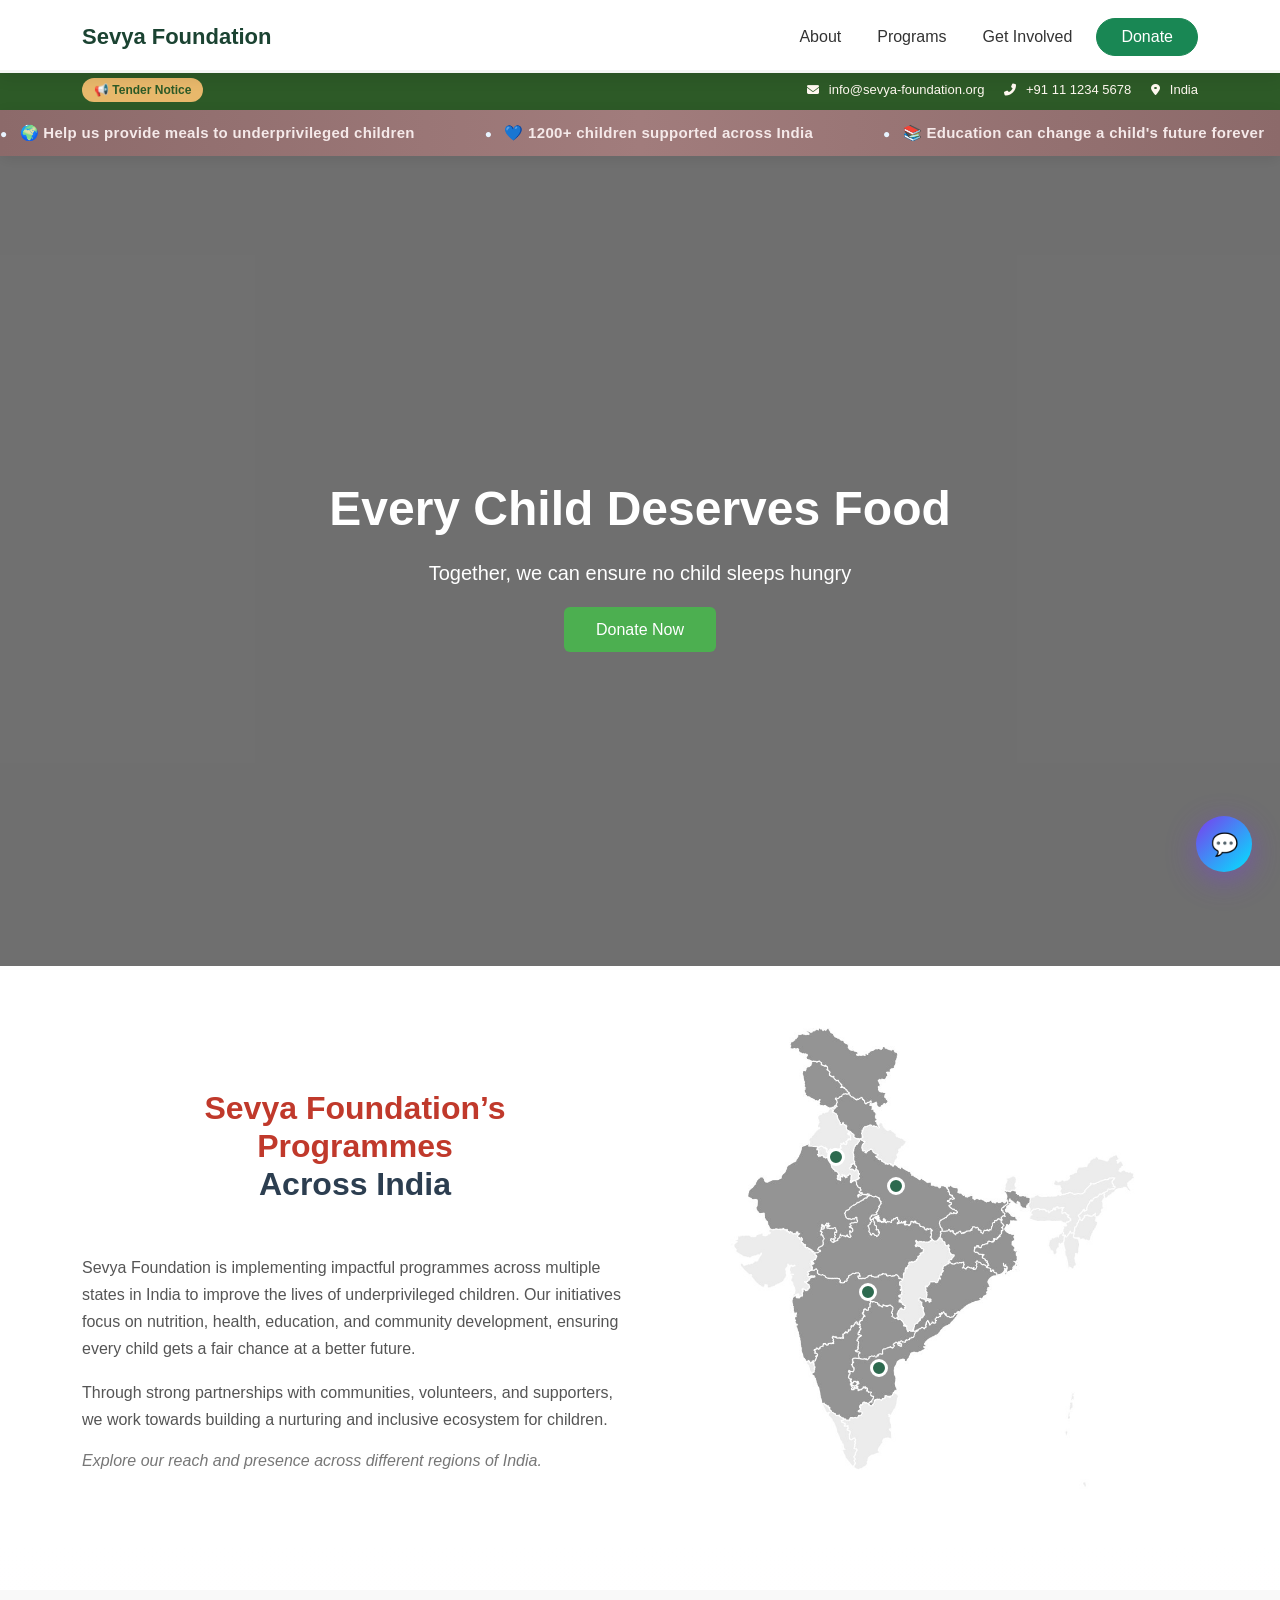
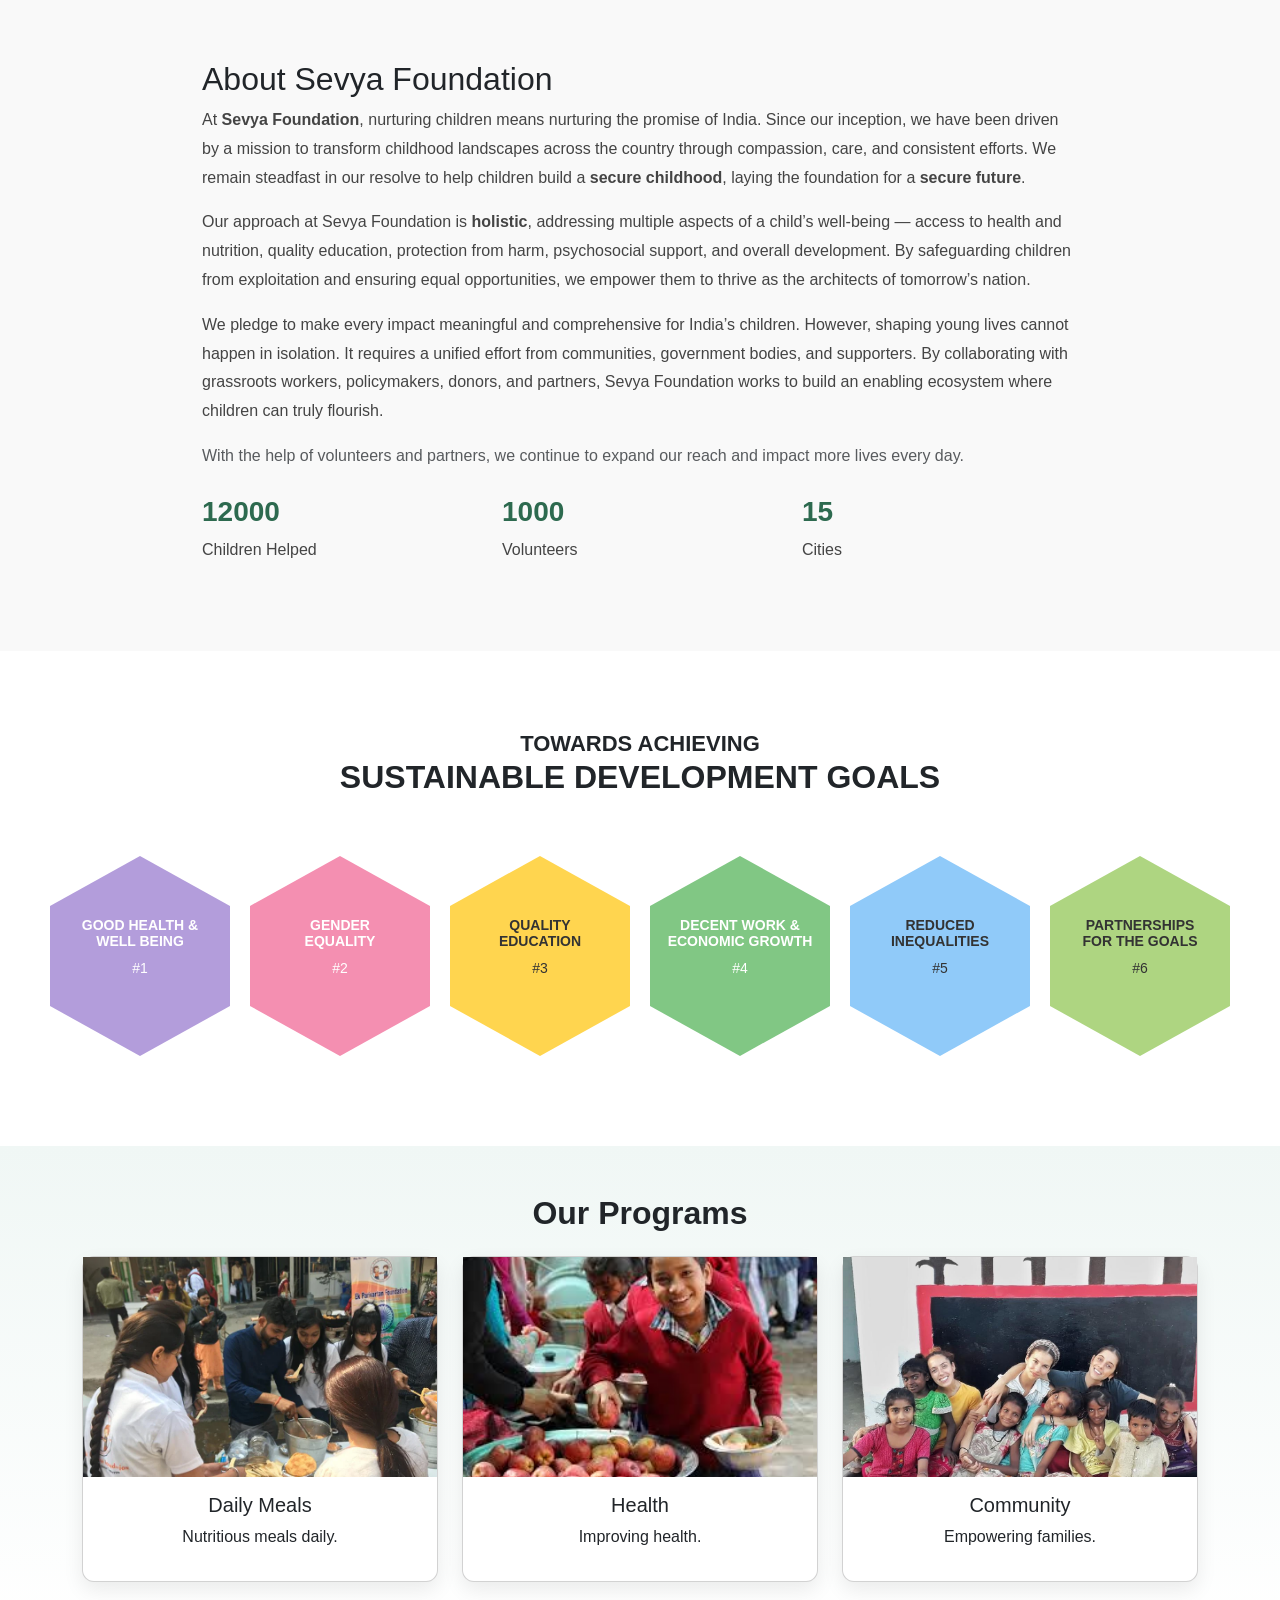
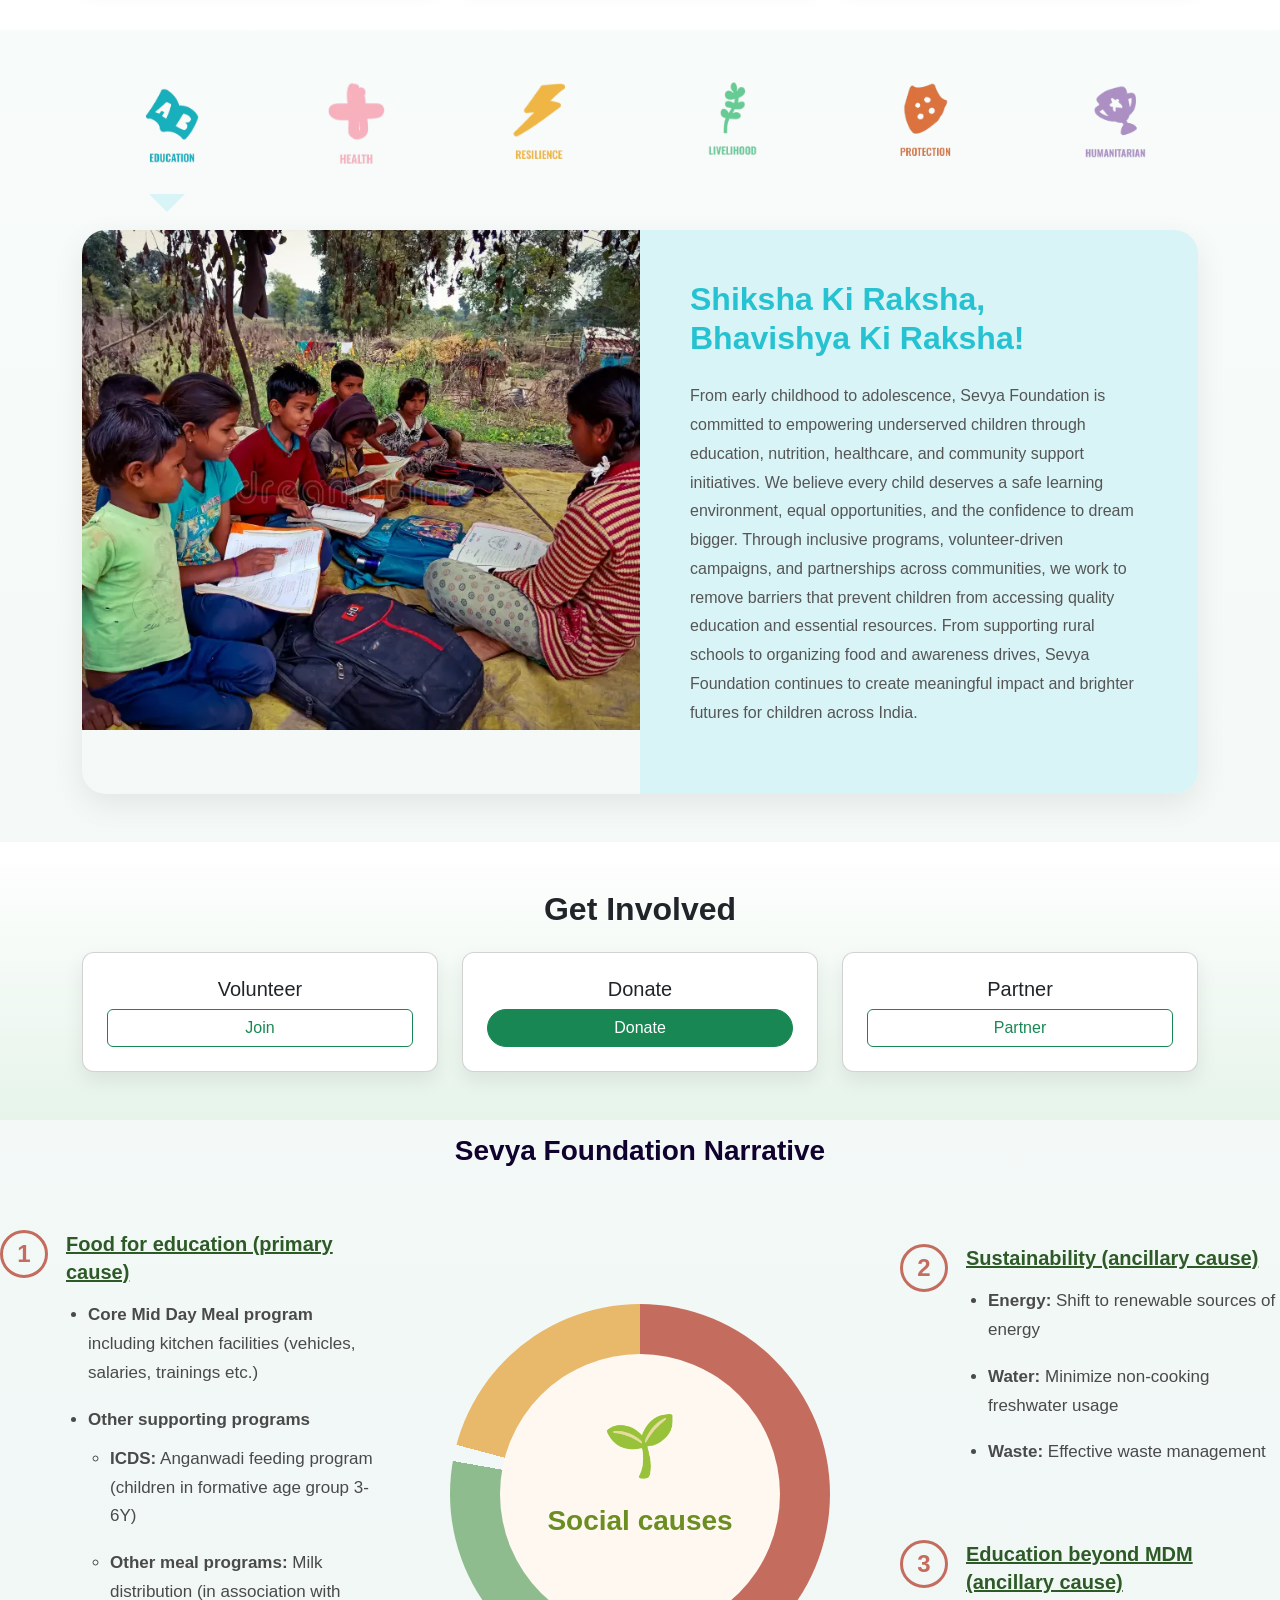
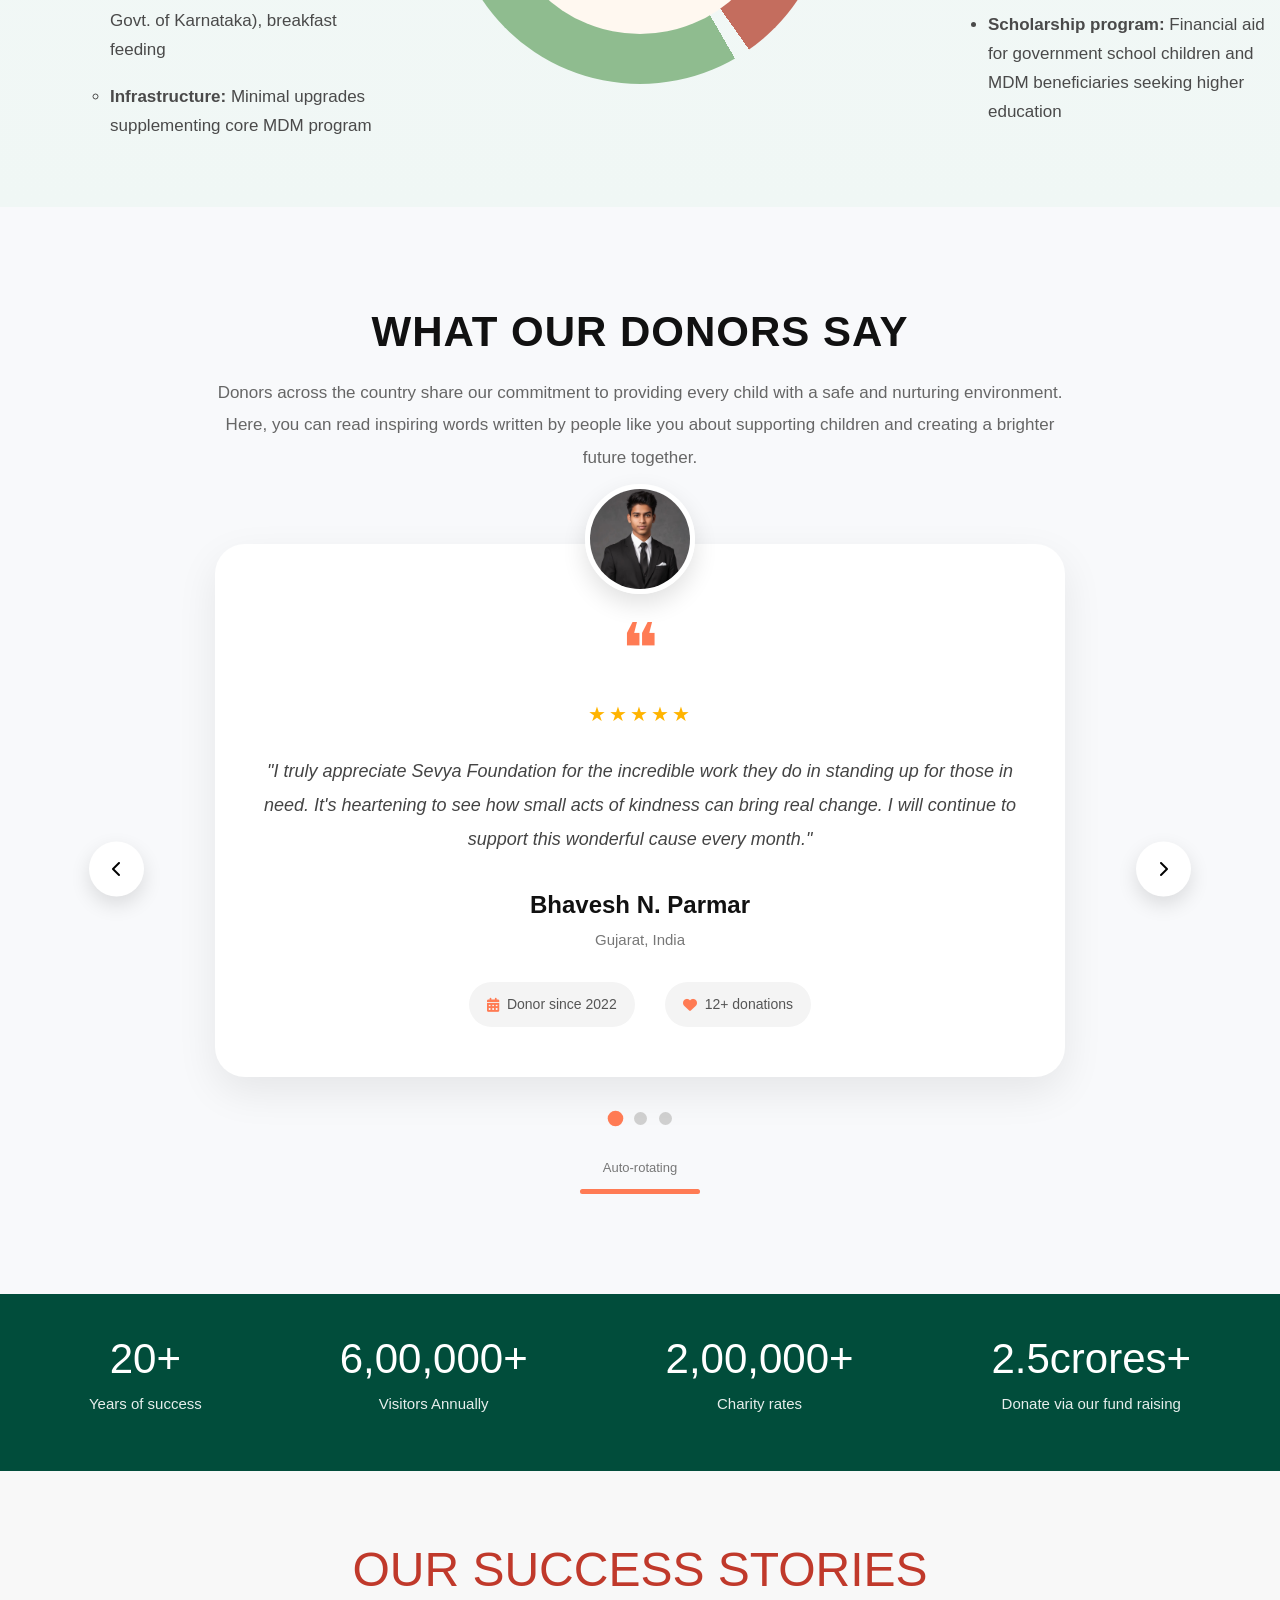
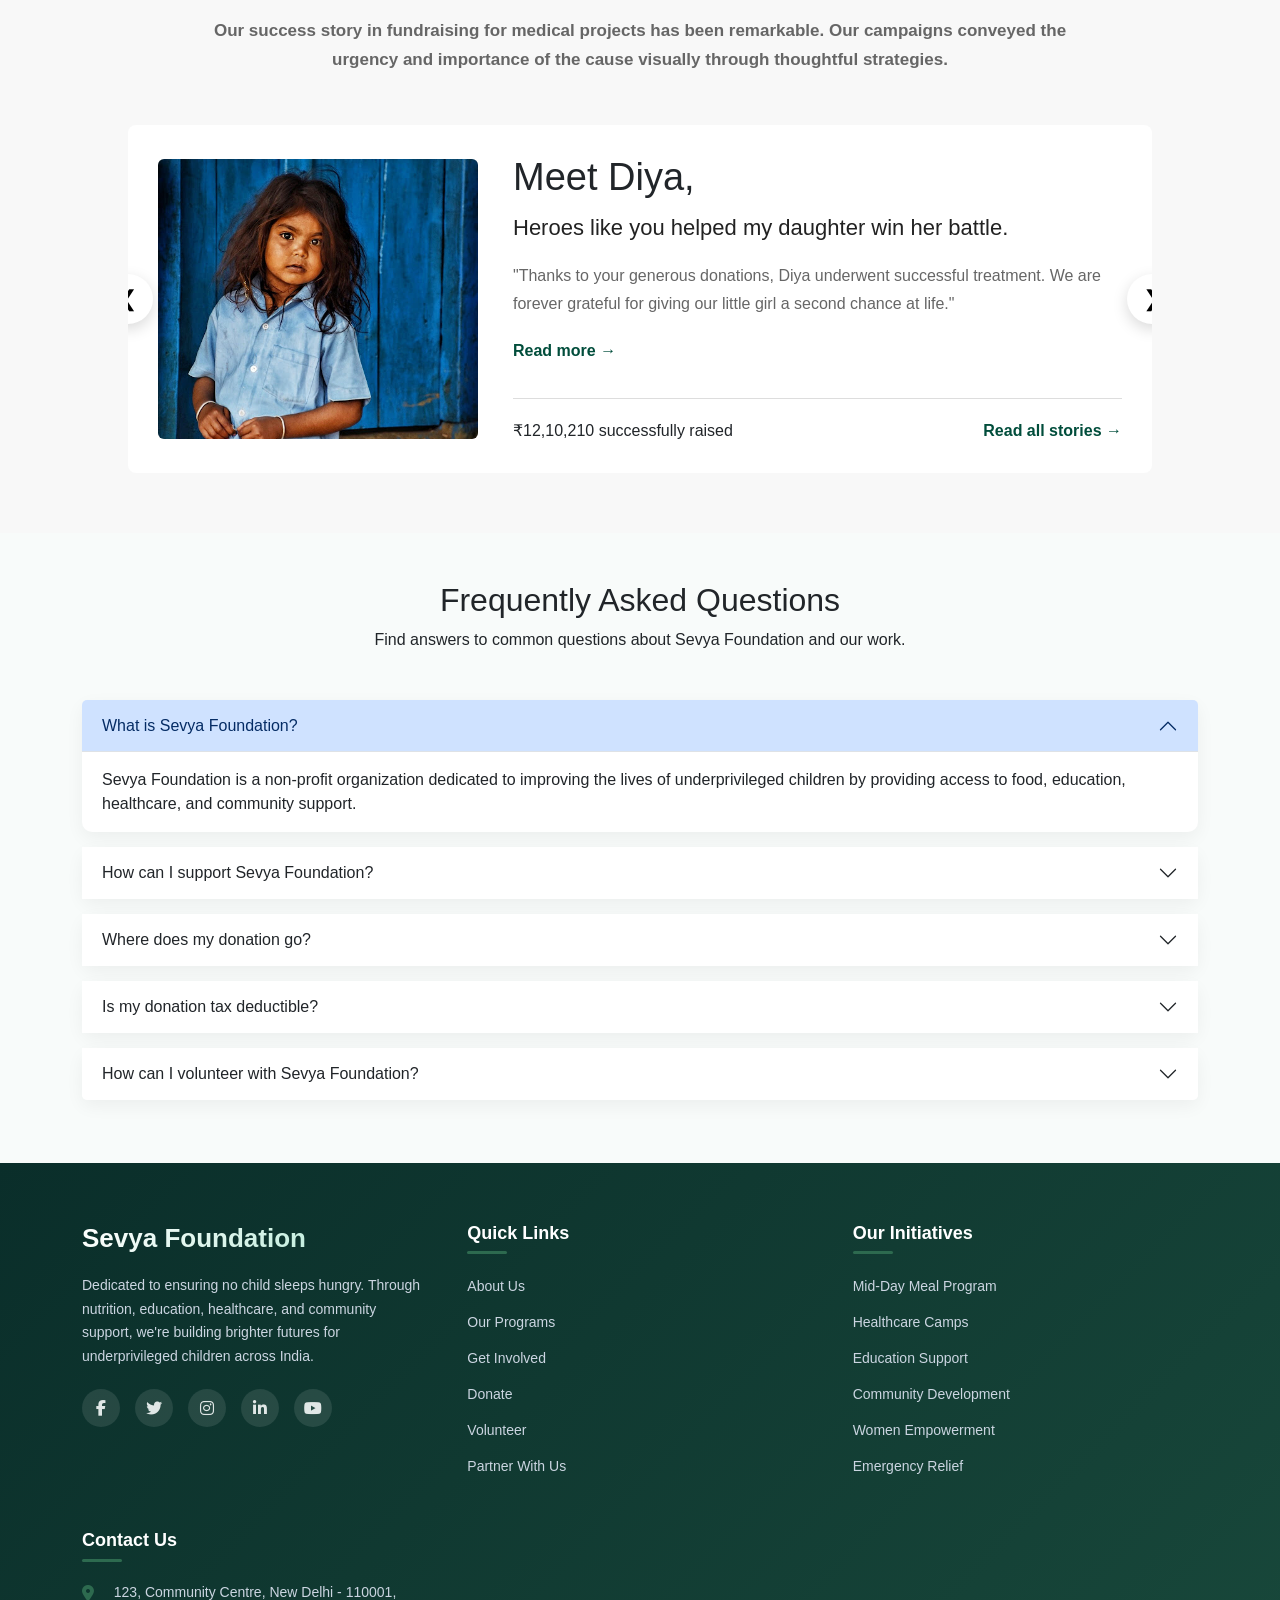
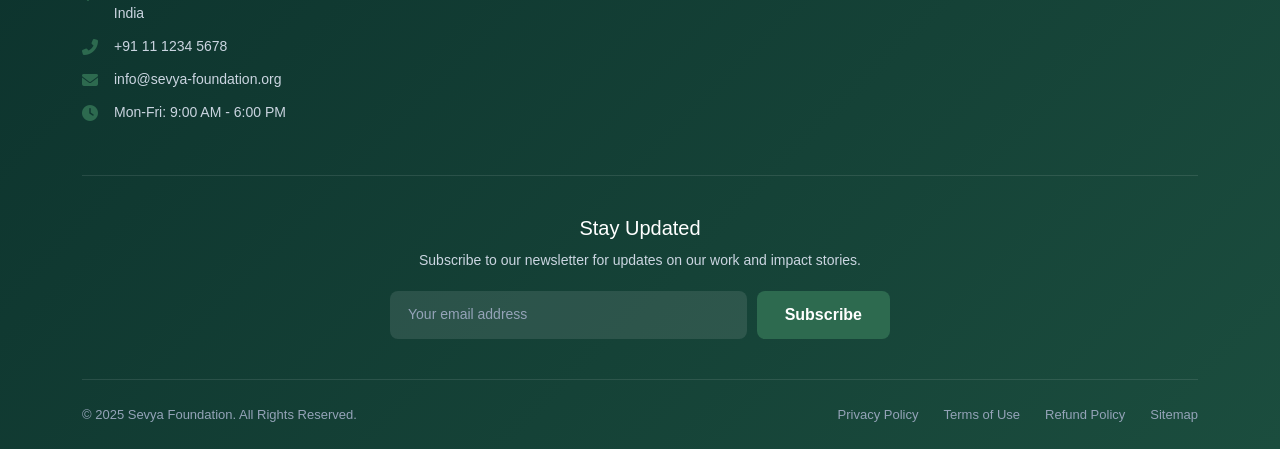
==== commit 27c965e4: "working" ====
--- a/index.html
+++ b/index.html
@@ -3,6 +3,7 @@
 <head>
   <meta charset="UTF-8">
   <meta name="viewport" content="width=device-width, initial-scale=1">
+  
   <title>Sevya Foundation</title>
 
   <link href="https://cdn.jsdelivr.net/npm/bootstrap@5.3.2/dist/css/bootstrap.min.css" rel="stylesheet">
@@ -11,12 +12,36 @@
     rel="stylesheet"
     href="https://cdnjs.cloudflare.com/ajax/libs/font-awesome/6.5.1/css/all.min.css"
   />
+
+  
 </head>
 <body>
 
+
+<!-- TOP CONTACT BAR -->
+<div class="top-contact-bar">
+  <div class="container">
+    <div class="contact-bar-inner">
+      <div class="contact-left">
+        <span class="tender-badge">📢 Tender Notice</span>
+      </div>
+      <div class="contact-right">
+        <a href="mailto:info@sevya-foundation.org">
+          <i class="fas fa-envelope"></i> info@sevya-foundation.org
+        </a>
+        <a href="tel:+911112345678">
+          <i class="fas fa-phone-alt"></i> +91 11 1234 5678
+        </a>
+        <span class="location">
+          <i class="fas fa-map-marker-alt"></i> India
+        </span>
+      </div>
+    </div>
+  </div>
+</div>
+
+
 <!-- NAVBAR -->
-
-
 
 <nav class="navbar navbar-expand-lg navbar-light fixed-top custom-navbar">
   <div class="container">
@@ -84,15 +109,23 @@
 </div>
 
 <!-- HERO -->
-<section class="hero hidden">
-  <div class="hero-overlay">
-    <div class="hero-content">
-      <h1>Every Child Deserves Food</h1>
-      <p>Together, we can ensure no child sleeps hungry</p>
-      <a href="donate.html" class="hero-btn">Donate Now</a>
-    </div>
+
+<!-- HERO WITH VIDEO BACKGROUND -->
+<!-- HERO WITH MP4 VIDEO BACKGROUND -->
+<section class="hero-mp4">
+  <video class="hero-bg-video" autoplay loop muted playsinline>
+    <source src="assets/sevya.mp4" type="video/mp4">
+    <!-- Fallback image if video doesn't load -->
+    <img src="assets/hero3.jpg" alt="Sevya Foundation Hero">
+  </video>
+  <div class="hero-overlay-dark"></div>
+  <div class="hero-content-center">
+    <h1>Every Child Deserves Food</h1>
+    <p>Together, we can ensure no child sleeps hungry</p>
+    <a href="donate.html" class="hero-btn">Donate Now</a>
   </div>
 </section>
+
 
 <section class="india-programs py-5">
   <div class="container">
@@ -929,21 +962,21 @@
 
         <div class="story-content">
 
-          <h2>Meet Riya,</h2>
+          <h2>Meet Alia,</h2>
 
           <h4>Your donations helped her recover.</h4>
 
           <p>
-            "Riya received life-saving treatment because of the kindness
+            "Alia received life-saving treatment because of the kindness
             and generosity of people like you."
           </p>
 
           <a href="#"
           class="open-story"
 
-          data-title="Meet Riya"
-
-          data-text="Riya received emergency treatment through the support of caring donors and volunteers.">
+          data-title="Meet Alia"
+
+          data-text="Alia received emergency treatment through the support of caring donors and volunteers.">
           Read more →
           </a>
 
--- a/style.css
+++ b/style.css
@@ -2909,4 +2909,130 @@
     gap: 15px;
   }
 
+}
+
+.top-contact-bar {
+  background: #2D5A27;
+  padding: 10px 0;
+  font-size: 13px;
+}
+
+.contact-bar-inner {
+  display: flex;
+  justify-content: space-between;
+  align-items: center;
+  flex-wrap: wrap;
+  gap: 10px;
+}
+
+.tender-badge {
+  background: #E8B86B;
+  color: #2D5A27;
+  padding: 5px 12px;
+  border-radius: 20px;
+  font-weight: 600;
+  font-size: 12px;
+}
+
+.contact-right {
+  display: flex;
+  gap: 20px;
+  flex-wrap: wrap;
+  align-items: center;
+}
+
+.contact-right a,
+.contact-right span {
+  color: #FFF8F0;
+  text-decoration: none;
+  font-size: 13px;
+  transition: opacity 0.3s;
+}
+
+.contact-right a:hover {
+  opacity: 0.8;
+}
+
+.contact-right i {
+  margin-right: 6px;
+  font-size: 12px;
+}
+
+/* ===== HERO WITH MP4 VIDEO BACKGROUND ===== */
+.hero-mp4 {
+  position: relative;
+  height: 90vh;
+  width: 100%;
+  overflow: hidden;
+  display: flex;
+  align-items: center;
+  justify-content: center;
+}
+
+/* Video Background */
+.hero-bg-video {
+  position: absolute;
+  top: 50%;
+  left: 50%;
+  min-width: 100%;
+  min-height: 100%;
+  width: auto;
+  height: auto;
+  transform: translateX(-50%) translateY(-50%);
+  object-fit: cover;
+  z-index: 0;
+}
+
+/* Dark Overlay for Text Readability */
+.hero-overlay-dark {
+  position: absolute;
+  top: 0;
+  left: 0;
+  width: 100%;
+  height: 100%;
+  background: rgba(0, 0, 0, 0.55);
+  z-index: 1;
+}
+
+/* Hero Content */
+.hero-content-center {
+  position: relative;
+  z-index: 2;
+  text-align: center;
+  color: #ffffff;
+  max-width: 800px;
+  padding: 20px;
+}
+
+.hero-content-center h1 {
+  font-size: 48px;
+  font-weight: 700;
+  margin-bottom: 20px;
+}
+
+.hero-content-center p {
+  font-size: 20px;
+  margin-bottom: 30px;
+}
+
+/* Responsive */
+@media (max-width: 768px) {
+  .hero-mp4 {
+    height: 70vh;
+  }
+  
+  .hero-content-center h1 {
+    font-size: 32px;
+  }
+  
+  .hero-content-center p {
+    font-size: 16px;
+  }
+}
+
+/* Optional: Pause video when not in view (saves battery) */
+@media (prefers-reduced-motion: reduce) {
+  .hero-bg-video {
+    display: none;
+  }
 }
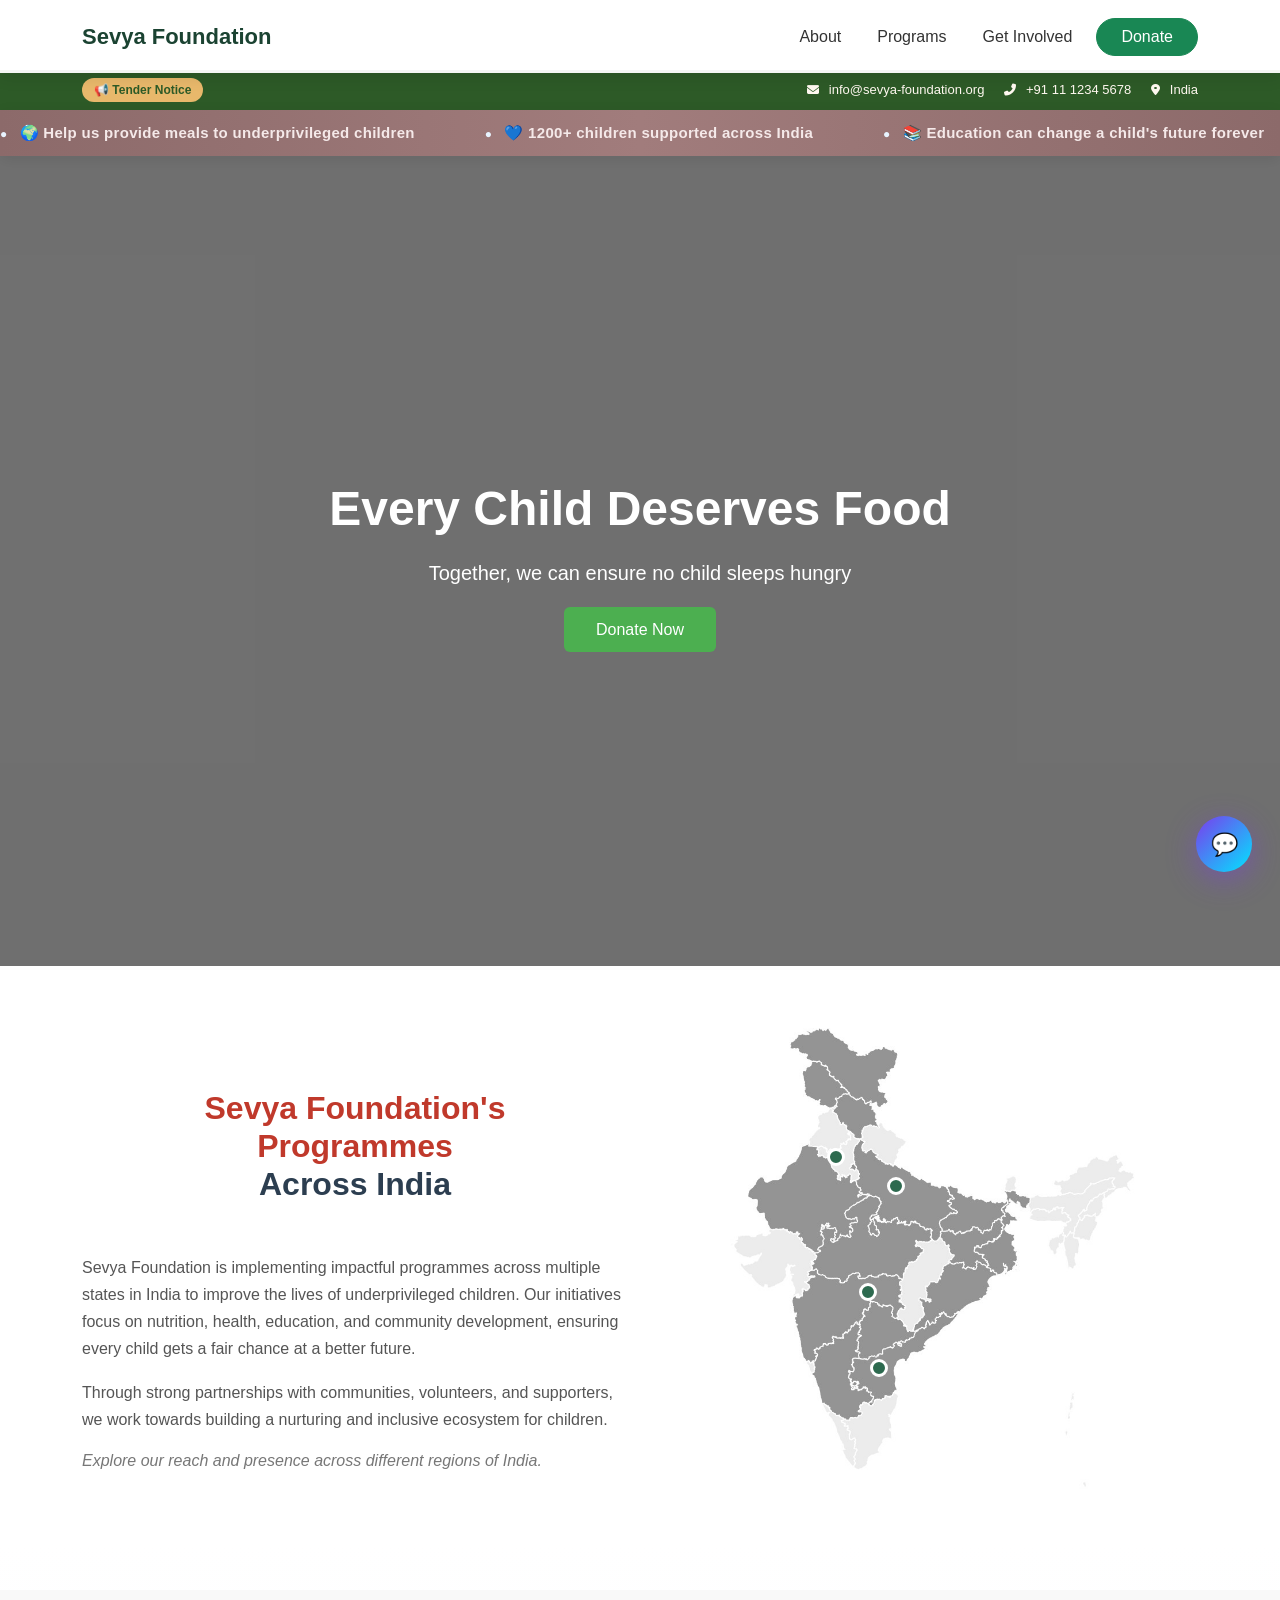
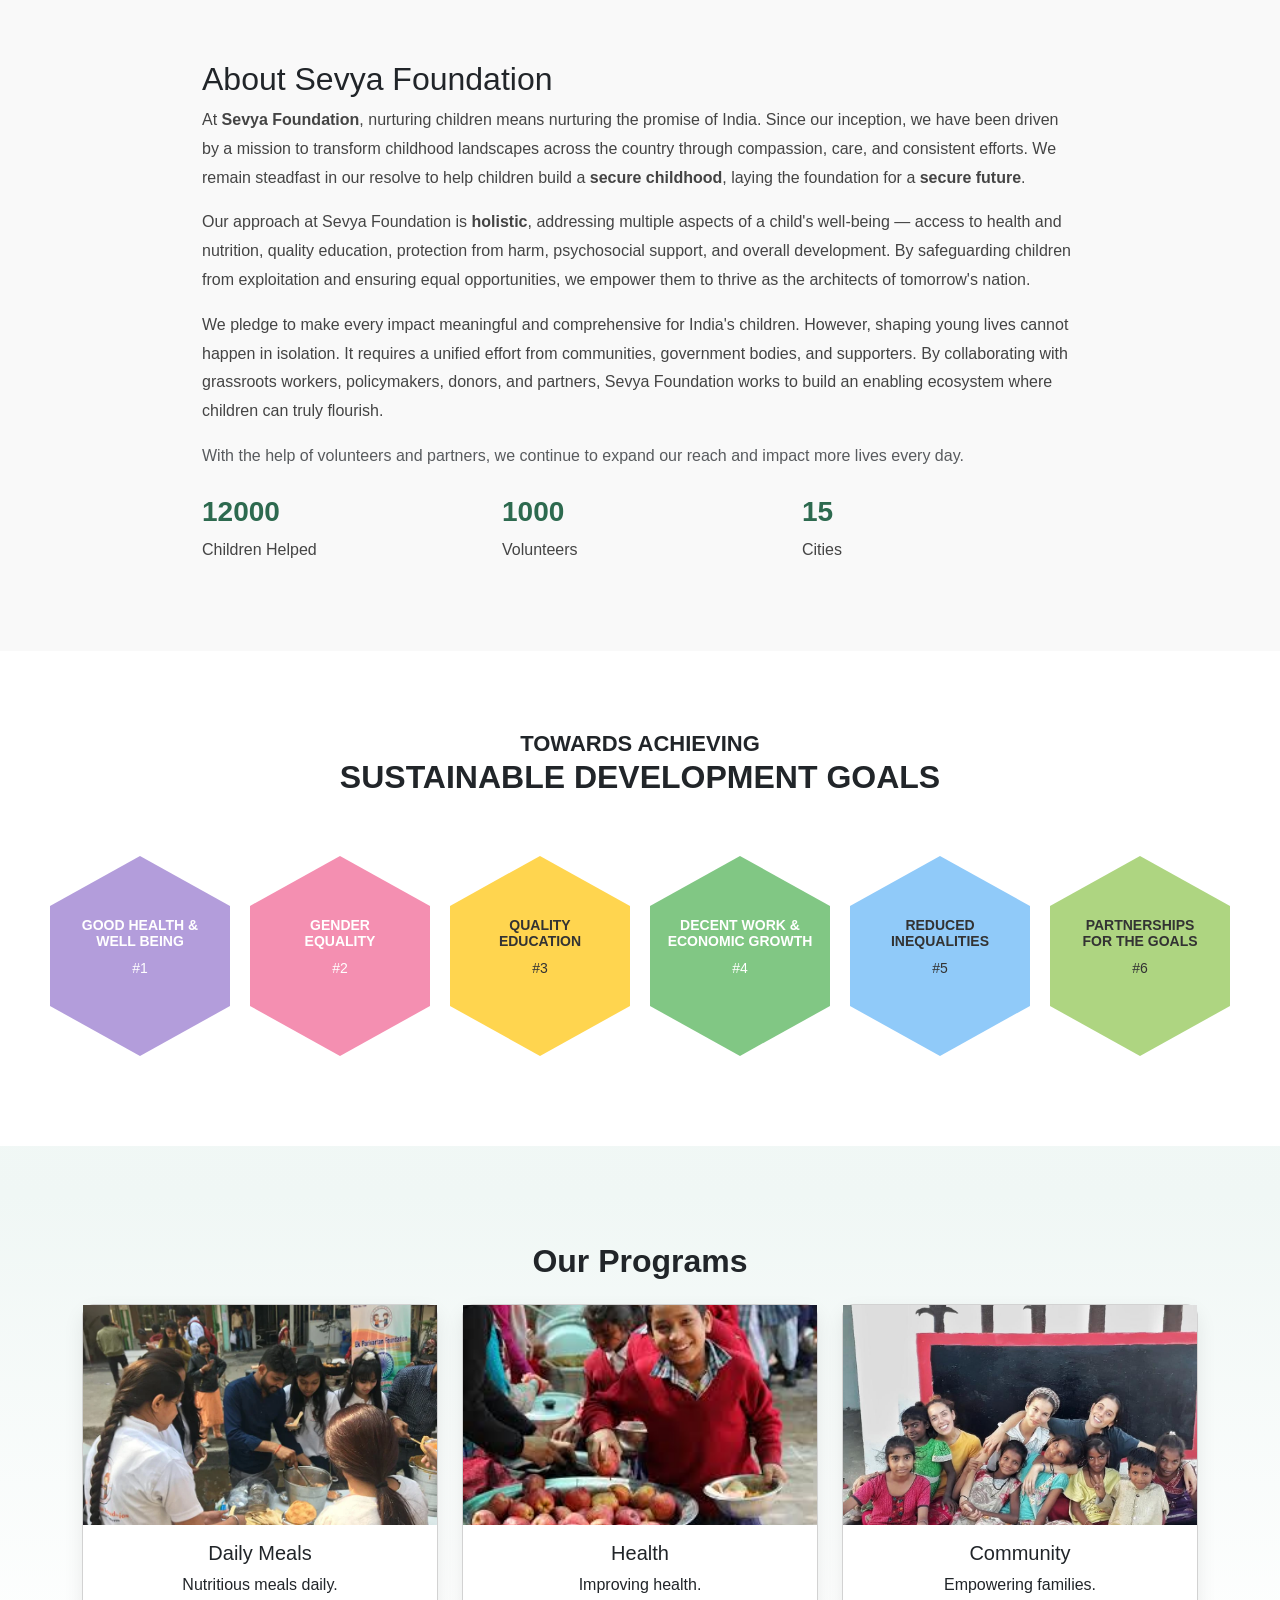
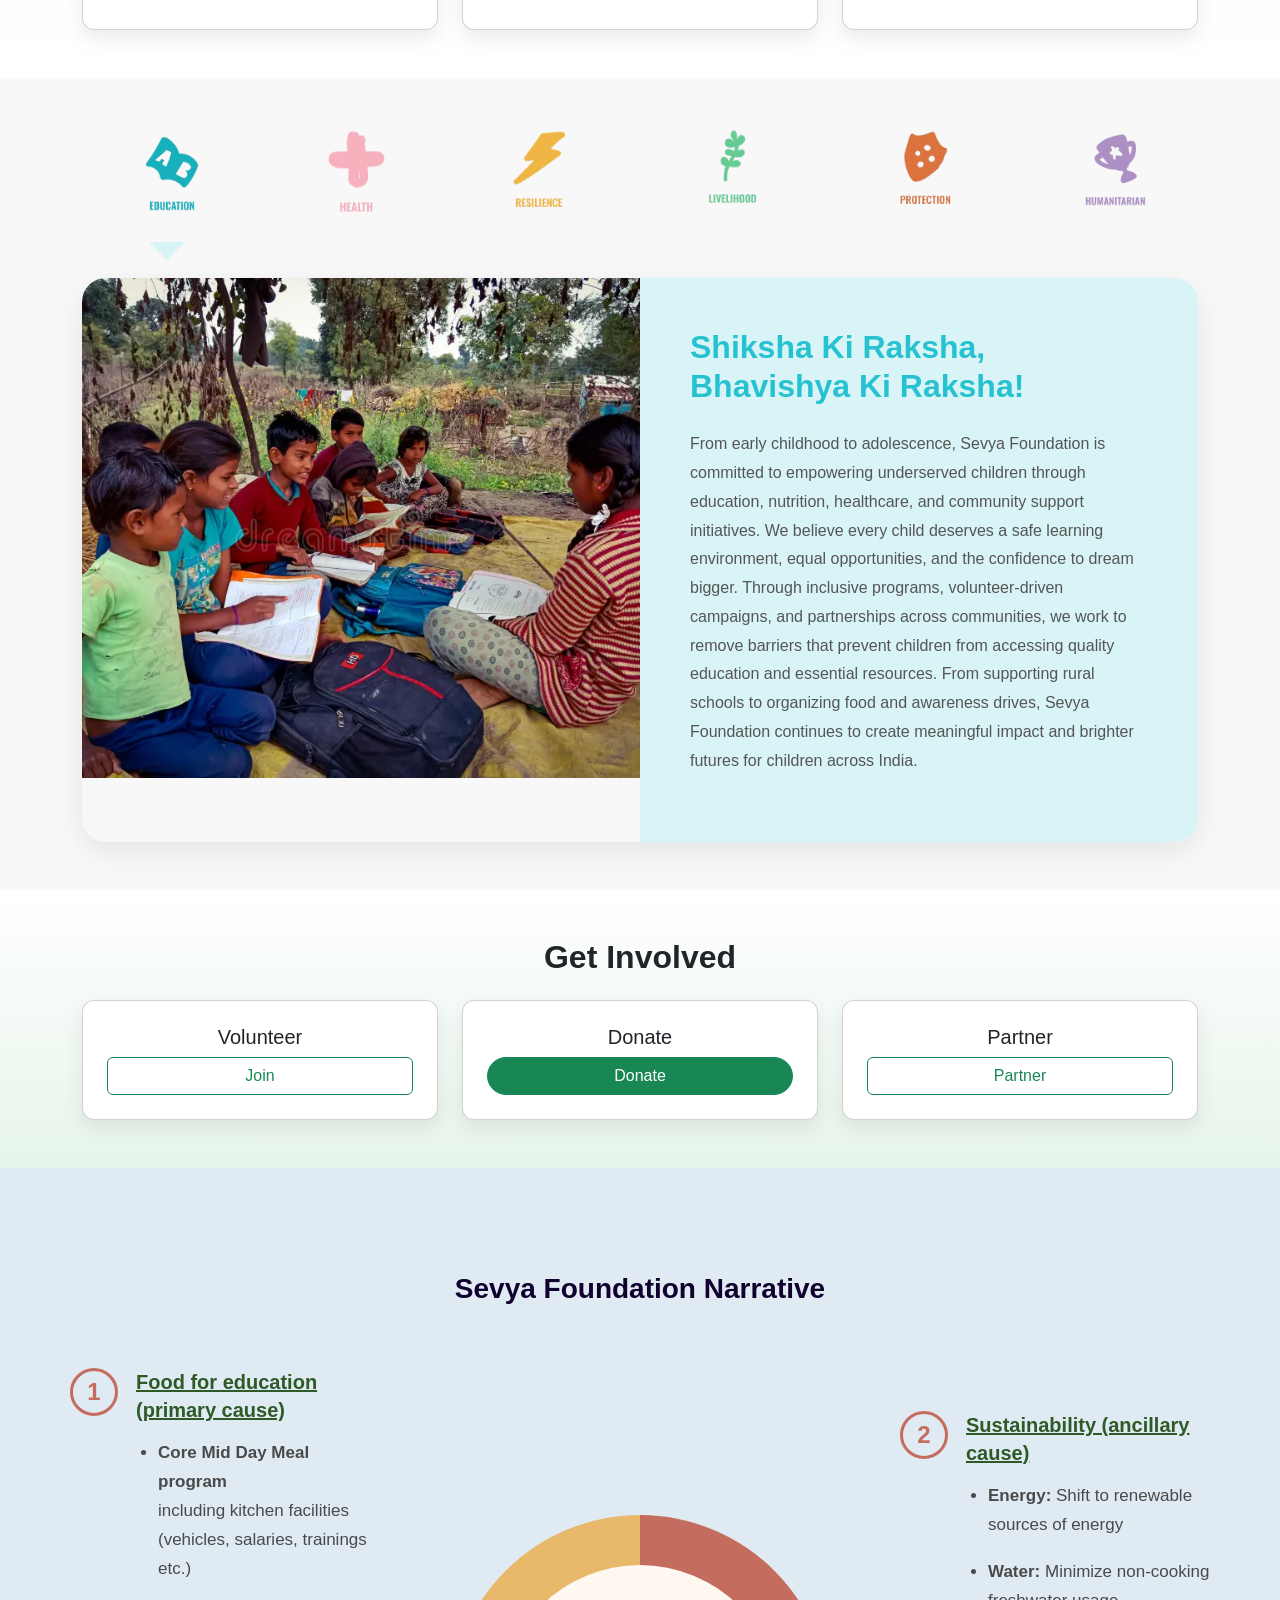
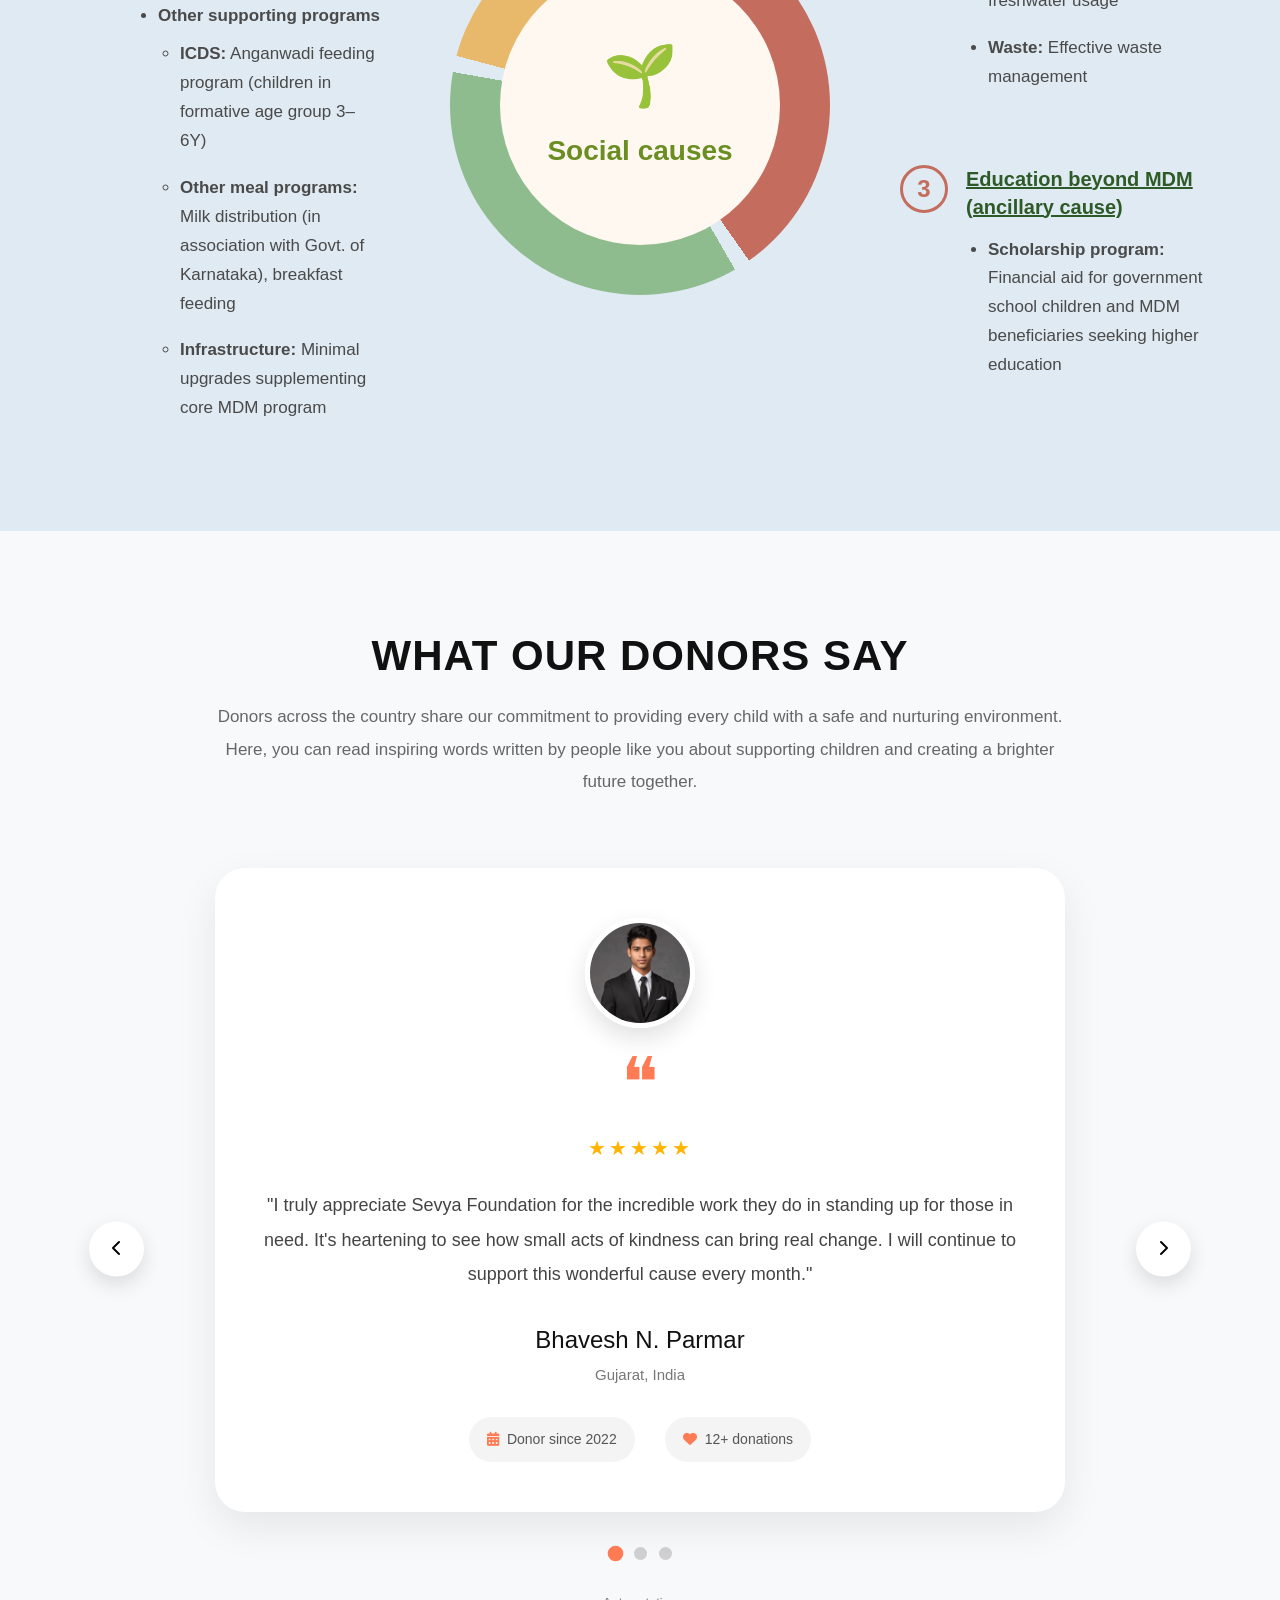
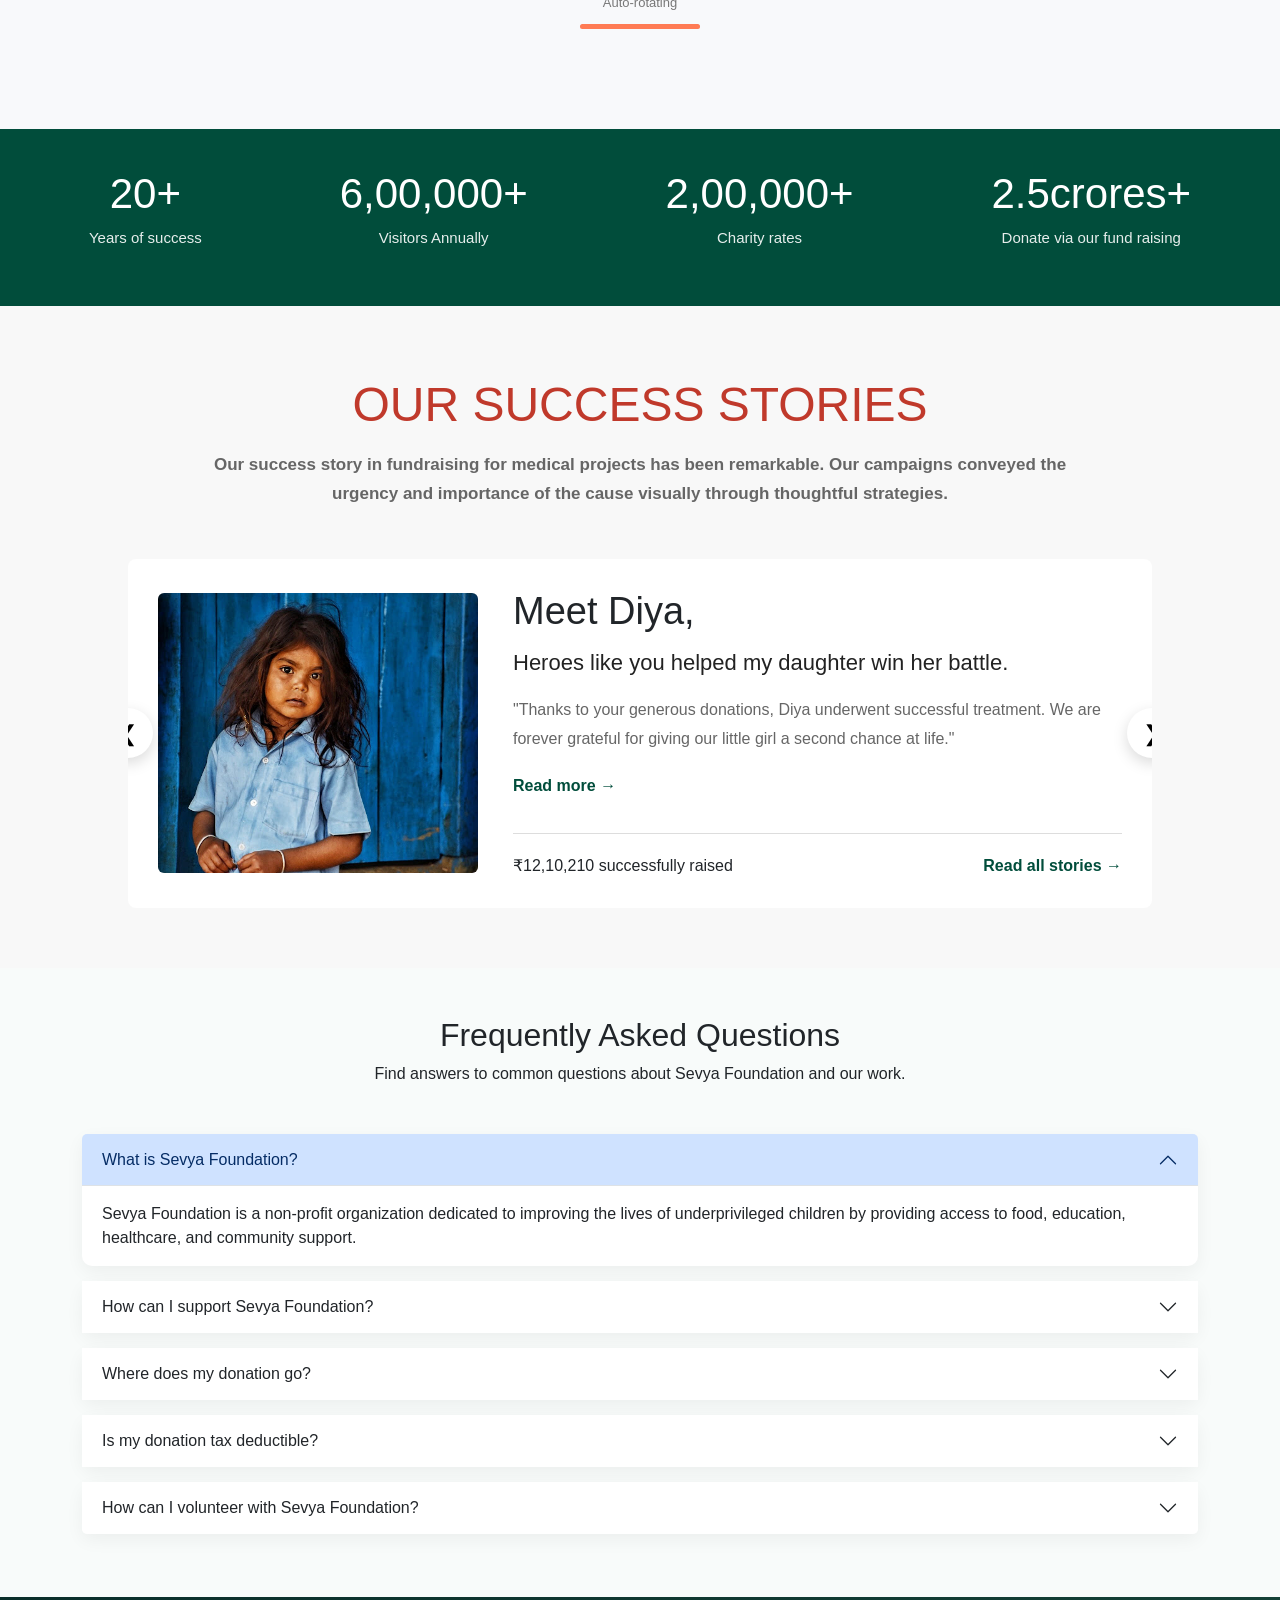
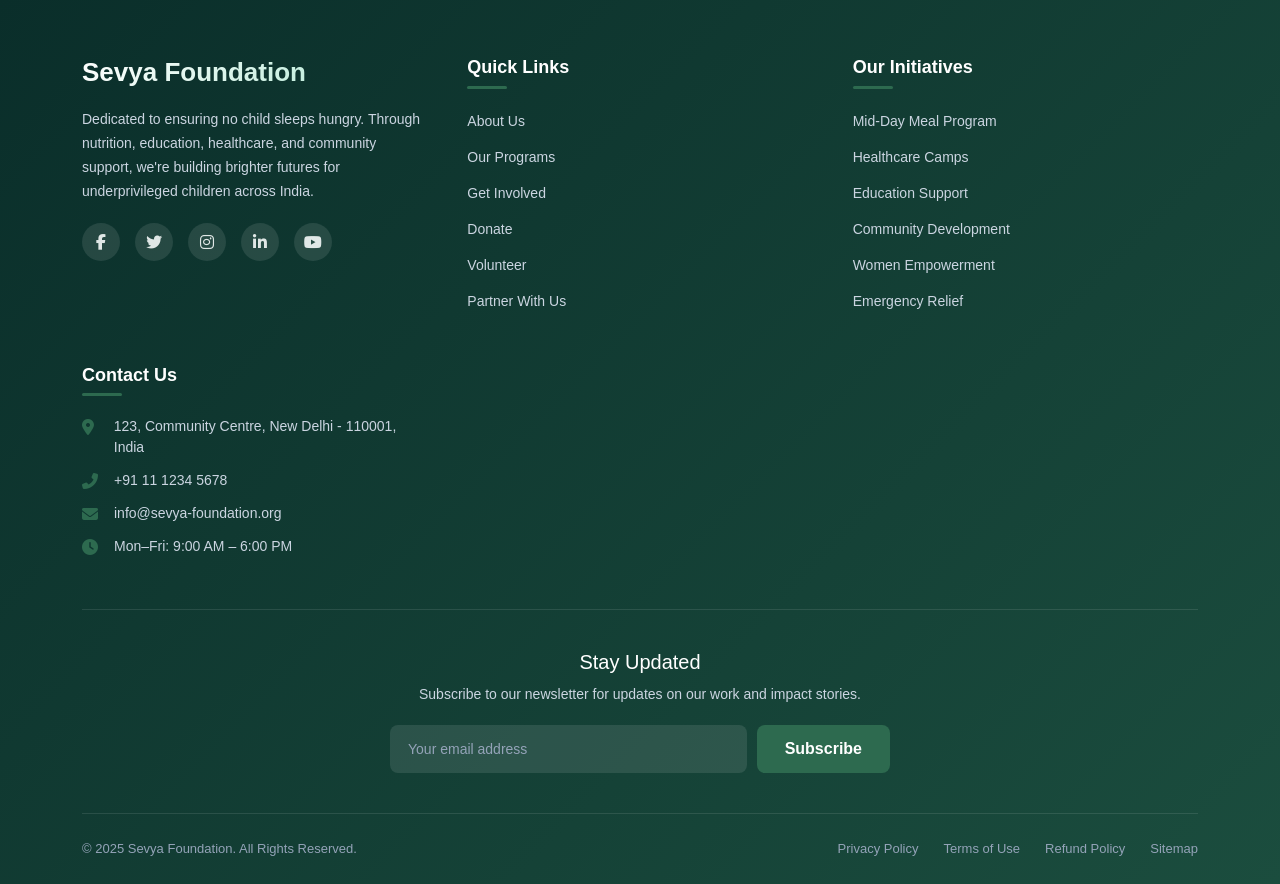
==== commit ec53ccea: "video audio fixed" ====
--- a/index.html
+++ b/index.html
@@ -1,1315 +1,1236 @@
 <!DOCTYPE html>
 <html lang="en">
+
+<!-- ============================================================
+     HEAD
+============================================================ -->
 <head>
   <meta charset="UTF-8">
   <meta name="viewport" content="width=device-width, initial-scale=1">
-  
+
   <title>Sevya Foundation</title>
 
+  <!-- Bootstrap CSS -->
   <link href="https://cdn.jsdelivr.net/npm/bootstrap@5.3.2/dist/css/bootstrap.min.css" rel="stylesheet">
+
+  <!-- Custom Stylesheet -->
   <link rel="stylesheet" href="style.css">
-  <link
-    rel="stylesheet"
-    href="https://cdnjs.cloudflare.com/ajax/libs/font-awesome/6.5.1/css/all.min.css"
-  />
-
-  
+
+  <!-- Font Awesome Icons -->
+  <link rel="stylesheet" href="https://cdnjs.cloudflare.com/ajax/libs/font-awesome/6.5.1/css/all.min.css">
 </head>
+
+<!-- ============================================================
+     BODY
+============================================================ -->
 <body>
 
 
-<!-- TOP CONTACT BAR -->
-<div class="top-contact-bar">
-  <div class="container">
-    <div class="contact-bar-inner">
-      <div class="contact-left">
-        <span class="tender-badge">📢 Tender Notice</span>
-      </div>
-      <div class="contact-right">
-        <a href="mailto:info@sevya-foundation.org">
-          <i class="fas fa-envelope"></i> info@sevya-foundation.org
-        </a>
-        <a href="tel:+911112345678">
-          <i class="fas fa-phone-alt"></i> +91 11 1234 5678
-        </a>
-        <span class="location">
-          <i class="fas fa-map-marker-alt"></i> India
-        </span>
+  <!-- ============================================================
+       1. TOP CONTACT BAR
+  ============================================================ -->
+  <div class="top-contact-bar">
+    <div class="container">
+      <div class="contact-bar-inner">
+
+        <!-- Tender notice badge -->
+        <div class="contact-left">
+          <span class="tender-badge">📢 Tender Notice</span>
+        </div>
+
+        <!-- Email, phone, and location links -->
+        <div class="contact-right">
+          <a href="mailto:info@sevya-foundation.org">
+            <i class="fas fa-envelope"></i> info@sevya-foundation.org
+          </a>
+          <a href="tel:+911112345678">
+            <i class="fas fa-phone-alt"></i> +91 11 1234 5678
+          </a>
+          <span class="location">
+            <i class="fas fa-map-marker-alt"></i> India
+          </span>
+        </div>
+
       </div>
     </div>
   </div>
-</div>
-
-
-<!-- NAVBAR -->
-
-<nav class="navbar navbar-expand-lg navbar-light fixed-top custom-navbar">
-  <div class="container">
-    <a class="navbar-brand fw-bold" href="#">Sevya Foundation</a>
-
-    <button class="navbar-toggler" data-bs-toggle="collapse" data-bs-target="#navbarNav">
-      <span class="navbar-toggler-icon"></span>
-    </button>
-
-    <div class="collapse navbar-collapse justify-content-end" id="navbarNav">
-      <ul class="navbar-nav align-items-center">
-        <li class="nav-item"><a class="nav-link active" href="#about">About</a></li>
-        <li class="nav-item"><a class="nav-link" href="#programs">Programs</a></li>
-        <li class="nav-item"><a class="nav-link" href="#get-involved">Get Involved</a></li>
-        <li class="nav-item ms-3">
-          <a href="donate.html" class="btn btn-success px-4">Donate</a>
-        </li>
-      </ul>
+
+
+  <!-- ============================================================
+       2. NAVBAR (fixed-top)
+  ============================================================ -->
+  <nav class="navbar navbar-expand-lg navbar-light fixed-top custom-navbar">
+    <div class="container">
+
+      <!-- Brand / logo -->
+      <a class="navbar-brand fw-bold" href="#">Sevya Foundation</a>
+
+      <!-- Mobile hamburger toggle -->
+      <button class="navbar-toggler" data-bs-toggle="collapse" data-bs-target="#navbarNav">
+        <span class="navbar-toggler-icon"></span>
+      </button>
+
+      <!-- Nav links -->
+      <div class="collapse navbar-collapse justify-content-end" id="navbarNav">
+        <ul class="navbar-nav align-items-center">
+          <li class="nav-item"><a class="nav-link active" href="#about">About</a></li>
+          <li class="nav-item"><a class="nav-link" href="#programs">Programs</a></li>
+          <li class="nav-item"><a class="nav-link" href="#get-involved">Get Involved</a></li>
+          <!-- CTA donate button -->
+          <li class="nav-item ms-3">
+            <a href="donate.html" class="btn btn-success px-4">Donate</a>
+          </li>
+        </ul>
+      </div>
+
+    </div>
+  </nav>
+
+
+  <!-- ============================================================
+       3. ANNOUNCEMENT TICKER
+       Duplicated content block creates seamless infinite scroll
+  ============================================================ -->
+  <div class="announcement-bar">
+    <div class="announcement-track">
+
+      <!-- First copy of ticker items -->
+      <div class="announcement-content">
+        <span>🌍 Help us provide meals to underprivileged children</span>
+        <span>💙 1200+ children supported across India</span>
+        <span>📚 Education can change a child's future forever</span>
+        <span>🤝 Join Sevya Foundation as a volunteer today</span>
+        <span>🍲 Every donation helps fight hunger</span>
+        <span>🏥 Healthcare & nutrition support reaching rural communities</span>
+      </div>
+
+      <!-- Duplicate copy — required for seamless CSS loop animation -->
+      <div class="announcement-content">
+        <span>🌍 Help us provide meals to underprivileged children</span>
+        <span>💙 1200+ children supported across India</span>
+        <span>📚 Education can change a child's future forever</span>
+        <span>🤝 Join Sevya Foundation as a volunteer today</span>
+        <span>🍲 Every donation helps fight hunger</span>
+        <span>🏥 Healthcare & nutrition support reaching rural communities</span>
+      </div>
+
     </div>
   </div>
-</nav>
-
-<!-- ANNOUNCEMENT BAR -->
-<!-- PREMIUM NGO TICKER -->
-<div class="announcement-bar">
-
-  <div class="announcement-track">
-
-    <!-- DUPLICATED CONTENT FOR INFINITE LOOP -->
-
-    <div class="announcement-content">
-
-      <span>🌍 Help us provide meals to underprivileged children</span>
-
-      <span>💙 1200+ children supported across India</span>
-
-      <span>📚 Education can change a child's future forever</span>
-
-      <span>🤝 Join Sevya Foundation as a volunteer today</span>
-
-      <span>🍲 Every donation helps fight hunger</span>
-
-      <span>🏥 Healthcare & nutrition support reaching rural communities</span>
-
-    </div>
-
-    <div class="announcement-content">
-
-      <span>🌍 Help us provide meals to underprivileged children</span>
-
-      <span>💙 1200+ children supported across India</span>
-
-      <span>📚 Education can change a child's future forever</span>
-
-      <span>🤝 Join Sevya Foundation as a volunteer today</span>
-
-      <span>🍲 Every donation helps fight hunger</span>
-
-      <span>🏥 Healthcare & nutrition support reaching rural communities</span>
-
-    </div>
-
-  </div>
-
-</div>
-
-<!-- HERO -->
-
-<!-- HERO WITH VIDEO BACKGROUND -->
-<!-- HERO WITH MP4 VIDEO BACKGROUND -->
-<section class="hero-mp4">
-  <video class="hero-bg-video" autoplay loop muted playsinline>
-    <source src="assets/sevya.mp4" type="video/mp4">
-    <!-- Fallback image if video doesn't load -->
-    <img src="assets/hero3.jpg" alt="Sevya Foundation Hero">
-  </video>
-  <div class="hero-overlay-dark"></div>
-  <div class="hero-content-center">
-    <h1>Every Child Deserves Food</h1>
-    <p>Together, we can ensure no child sleeps hungry</p>
-    <a href="donate.html" class="hero-btn">Donate Now</a>
-  </div>
-</section>
-
-
-<section class="india-programs py-5">
-  <div class="container">
-    <div class="row align-items-center">
-
-      <!-- LEFT CONTENT -->
-      <div class="col-lg-6 mb-4 mb-lg-0">
-        <h2 class="section-title">
-          Sevya Foundation’s Programmes <br>
-          <span>Across India</span>
-        </h2>
-
-        <p class="section-text">
-          Sevya Foundation is implementing impactful programmes across multiple
-          states in India to improve the lives of underprivileged children.
-          Our initiatives focus on nutrition, health, education, and community
-          development, ensuring every child gets a fair chance at a better future.
+
+
+  <!-- ============================================================
+       4. HERO — MP4 Video Background
+       Falls back to a static image if video cannot load
+  ============================================================ -->
+  <section class="hero-mp4">
+
+    <!-- Autoplay muted looping background video -->
+    <video class="hero-bg-video" autoplay playsinline>  
+      <source src="assets/sevya.mp4" type="video/mp4">
+      <!-- Fallback image if video doesn't load -->
+      <img src="assets/hero3.jpg" alt="Sevya Foundation Hero">
+    </video>
+
+    <!-- Dark overlay for text contrast -->
+    <div class="hero-overlay-dark"></div>
+
+    <!-- Hero text content -->
+    <div class="hero-content-center">
+      <h1>Every Child Deserves Food</h1>
+      <p>Together, we can ensure no child sleeps hungry</p>
+      <a href="donate.html" class="hero-btn">Donate Now</a>
+    </div>
+
+  </section>
+
+
+  <!-- ============================================================
+       5. INDIA MAP SECTION
+       Interactive dots show regional programme presence
+  ============================================================ -->
+  <section class="india-programs py-5">
+    <div class="container">
+      <div class="row align-items-center">
+
+        <!-- Left: Section description text -->
+        <div class="col-lg-6 mb-4 mb-lg-0">
+          <h2 class="section-title">
+            Sevya Foundation's Programmes <br>
+            <span>Across India</span>
+          </h2>
+
+          <p class="section-text">
+            Sevya Foundation is implementing impactful programmes across multiple
+            states in India to improve the lives of underprivileged children.
+            Our initiatives focus on nutrition, health, education, and community
+            development, ensuring every child gets a fair chance at a better future.
+          </p>
+
+          <p class="section-text">
+            Through strong partnerships with communities, volunteers, and supporters,
+            we work towards building a nurturing and inclusive ecosystem for children.
+          </p>
+
+          <p class="section-note">
+            Explore our reach and presence across different regions of India.
+          </p>
+        </div>
+
+        <!-- Right: India map with interactive hover dots -->
+        <div class="col-lg-6 text-center">
+          <div class="map-wrapper">
+
+            <!-- India map image (greyscale via CSS) -->
+            <img
+              src="assets/india.jpg"
+              alt="Sevya Foundation Programmes Across India"
+              class="india-map img-fluid"
+            >
+
+            <!-- Haryana dot -->
+            <div class="state-dot punjab">
+              <div class="tooltip-box">
+                <h5>Haryana</h5>
+                <p>300+ children provided meals and nutrition support.</p>
+              </div>
+            </div>
+
+            <!-- Uttar Pradesh dot -->
+            <div class="state-dot delhi">
+              <div class="tooltip-box">
+                <h5>Uttar Pradesh</h5>
+                <p>Weekly food camps and education support initiatives.</p>
+              </div>
+            </div>
+
+            <!-- Maharashtra dot -->
+            <div class="state-dot maharashtra">
+              <div class="tooltip-box">
+                <h5>Maharashtra</h5>
+                <p>Community health and volunteer-driven campaigns.</p>
+              </div>
+            </div>
+
+            <!-- Andhra Pradesh dot -->
+            <div class="state-dot karnataka">
+              <div class="tooltip-box">
+                <h5>Andhra Pradesh</h5>
+                <p>School meal programs supporting rural children.</p>
+              </div>
+            </div>
+
+          </div>
+        </div>
+
+      </div>
+    </div>
+  </section>
+
+
+  <!-- ============================================================
+       6. ABOUT SECTION
+       Counters are animated via script.js
+  ============================================================ -->
+  <section id="about" class="py-5 hidden">
+
+    <!-- About text block -->
+    <section class="about-sevya">
+      <div class="container">
+        <h2>About Sevya Foundation</h2>
+
+        <p>
+          At <strong>Sevya Foundation</strong>, nurturing children means nurturing the promise of India.
+          Since our inception, we have been driven by a mission to transform childhood landscapes
+          across the country through compassion, care, and consistent efforts. We remain steadfast
+          in our resolve to help children build a <strong>secure childhood</strong>, laying the
+          foundation for a <strong>secure future</strong>.
         </p>
 
-        <p class="section-text">
-          Through strong partnerships with communities, volunteers, and supporters,
-          we work towards building a nurturing and inclusive ecosystem for children.
+        <p>
+          Our approach at Sevya Foundation is <strong>holistic</strong>, addressing multiple aspects
+          of a child's well-being — access to health and nutrition, quality education, protection
+          from harm, psychosocial support, and overall development. By safeguarding children from
+          exploitation and ensuring equal opportunities, we empower them to thrive as the
+          architects of tomorrow's nation.
         </p>
 
-        <p class="section-note">
-          Explore our reach and presence across different regions of India.
+        <p>
+          We pledge to make every impact meaningful and comprehensive for India's children.
+          However, shaping young lives cannot happen in isolation. It requires a unified effort
+          from communities, government bodies, and supporters. By collaborating with grassroots
+          workers, policymakers, donors, and partners, Sevya Foundation works to build an enabling
+          ecosystem where children can truly flourish.
         </p>
-      </div>
-
-
-      <div class="col-lg-6 text-center">
-
-  <div class="map-wrapper">
-
-    <!-- INDIA IMAGE -->
-    <img
-      src="assets/india.jpg"
-      alt="Sevya Foundation Programmes Across India"
-      class="india-map img-fluid"
-    >
-
-   <!-- PUNJAB -->
-<div class="state-dot punjab">
-  <div class="tooltip-box">
-    <h5>Haryana</h5>
-    <p>300+ children provided meals and nutrition support.</p>
-  </div>
-</div>
-
-<!-- DELHI -->
-<div class="state-dot delhi">
-  <div class="tooltip-box">
-    <h5>Uttar Pradesh</h5>
-    <p>Weekly food camps and education support initiatives.</p>
-  </div>
-</div>
-
-<!-- MAHARASHTRA -->
-<div class="state-dot maharashtra">
-  <div class="tooltip-box">
-    <h5>Maharashtra</h5>
-    <p>Community health and volunteer-driven campaigns.</p>
-  </div>
-</div>
-
-<!-- KARNATAKA -->
-<div class="state-dot karnataka">
-  <div class="tooltip-box">
-    <h5>Andhra Pradesh</h5>
-    <p>School meal programs supporting rural children.</p>
-  </div>
-</div>
-
-
-  </div>
-
-</div>
-
-    </div>
-  </div>
-</section>
-
-
-
-<!-- ABOUT -->
-<section id="about" class="py-5 hidden">
-
-    <section class="about-sevya">
-  <div class="container">
-    <h2>About Sevya Foundation</h2>
-
-    <p>
-      At <strong>Sevya Foundation</strong>, nurturing children means nurturing the promise of India.
-      Since our inception, we have been driven by a mission to transform childhood landscapes
-      across the country through compassion, care, and consistent efforts. We remain steadfast
-      in our resolve to help children build a <strong>secure childhood</strong>, laying the
-      foundation for a <strong>secure future</strong>.
-    </p>
-
-    <p>
-      Our approach at Sevya Foundation is <strong>holistic</strong>, addressing multiple aspects
-      of a child’s well-being — access to health and nutrition, quality education, protection
-      from harm, psychosocial support, and overall development. By safeguarding children from
-      exploitation and ensuring equal opportunities, we empower them to thrive as the
-      architects of tomorrow’s nation.
-    </p>
-
-    <p>
-      We pledge to make every impact meaningful and comprehensive for India’s children.
-      However, shaping young lives cannot happen in isolation. It requires a unified effort
-      from communities, government bodies, and supporters. By collaborating with grassroots
-      workers, policymakers, donors, and partners, Sevya Foundation works to build an enabling
-      ecosystem where children can truly flourish.
-    </p>
-
-    <p class="text-muted">
-      With the help of volunteers and partners, we continue to expand our reach
-      and impact more lives every day.
-    </p>
-
-    <div class="row mt-4">
-      <div class="col-md-4">
-        <h3 class="fw-bold counter" data-target="12000">0</h3>
-        <p>Children Helped</p>
-      </div>
-
-      <div class="col-md-4">
-        <h3 class="fw-bold counter" data-target="1000">0</h3>
-        <p>Volunteers</p>
-      </div>
-
-      <div class="col-md-4">
-        <h3 class="fw-bold counter" data-target="15">0</h3>
-        <p>Cities</p>
-      </div>
-    </div>
-  </div>
-</section>
-
-<section class="sdg-section">
-  <h2 class="sdg-title">
-    TOWARDS ACHIEVING <br>
-    <span>SUSTAINABLE DEVELOPMENT GOALS</span>
-  </h2>
-
-  <div class="sdg-container">
-
-    <div class="sdg-card sdg-purple">
-      <div class="sdg-content">
-        <h4>GOOD HEALTH &<br>WELL BEING</h4>
-        <p>#1</p>
-      </div>
-    </div>
-
-    <div class="sdg-card sdg-pink">
-      <div class="sdg-content">
-        <h4>GENDER<br>EQUALITY</h4>
-        <p>#2</p>
-      </div>
-    </div>
-
-    <div class="sdg-card sdg-yellow">
-      <div class="sdg-content">
-        <h4>QUALITY<br>EDUCATION</h4>
-        <p>#3</p>
-      </div>
-    </div>
-
-    <div class="sdg-card sdg-green">
-      <div class="sdg-content">
-        <h4>DECENT WORK &<br>ECONOMIC GROWTH</h4>
-        <p>#4</p>
-      </div>
-    </div>
-
-    <div class="sdg-card sdg-blue">
-      <div class="sdg-content">
-        <h4>REDUCED<br>INEQUALITIES</h4>
-        <p>#5</p>
-      </div>
-    </div>
-
-    <div class="sdg-card sdg-lime">
-      <div class="sdg-content">
-        <h4>PARTNERSHIPS<br>FOR THE GOALS</h4>
-        <p>#6</p>
-      </div>
-    </div>
-
-  </div>
-</section>
-
-<!-- PROGRAMS -->
-<section id="programs" class="py-5 hidden">
-  <div class="container text-center">
-    <h2 class="fw-bold mb-4">Our Programs</h2>
-
-    <div class="row g-4">
-      <div class="col-md-4 hidden">
-        <div class="card program-card">
-          <img src="assets/program1.jpg">
-          <div class="card-body">
-            <h5>Daily Meals</h5>
-            <p>Nutritious meals daily.</p>
-          </div>
-        </div>
-      </div>
-
-      <div class="col-md-4 hidden">
-        <div class="card program-card">
-          <img src="assets/program2.jpg">
-          <div class="card-body">
-            <h5>Health</h5>
-            <p>Improving health.</p>
-          </div>
-        </div>
-      </div>
-
-      <div class="col-md-4 hidden">
-        <div class="card program-card">
-          <img src="assets/program3.jpg">
-          <div class="card-body">
-            <h5>Community</h5>
-            <p>Empowering families.</p>
-          </div>
-        </div>
-      </div>
-    </div>
-  </div>
-</section>
-
-<!-- DYNAMIC IMPACT SECTION -->
-<section class="impact-section py-5 hidden">
-
-  <div class="container">
-
-    <!-- TOP ICONS -->
-    <div class="impact-icons">
-
-      <div class="impact-tab active"
-        data-title="Shiksha Ki Raksha, Bhavishya Ki Raksha!"
-        data-text="From early childhood to adolescence, Sevya Foundation is committed to empowering underserved children through education, nutrition, healthcare, and community support initiatives. We believe every child deserves a safe learning environment, equal opportunities, and the confidence to dream bigger. Through inclusive programs, volunteer-driven campaigns, and partnerships across communities, we work to remove barriers that prevent children from accessing quality education and essential resources. From supporting rural schools to organizing food and awareness drives, Sevya Foundation continues to create meaningful impact and brighter futures for children across India."
-        data-image="assets/education.jpg"
-        data-color="#d9f4f6"
-        data-textcolor="#27c2d1">
-
-        <img src="assets/education.png">
-        <div class="impact-triangle"></div>
-
-      </div>
-
-      <div class="impact-tab"
-        data-title="Healthy Children, Stronger Future"
-        data-text="Sevya Foundation strives to support the health and well-being of children and underserved communities across India. Through health awareness programs, nutrition drives, hygiene initiatives, and community outreach campaigns, we aim to create healthier and safer environments for every child. By working closely with volunteers, local communities, and social initiatives, Sevya Foundation focuses on spreading awareness about nutrition, sanitation, and preventive healthcare while supporting children with essential care resources. Our efforts are dedicated toward building stronger communities and ensuring every child gets the opportunity to grow up healthy, confident, and supported."
-        data-image="assets/health.jpg"
-        data-color="#fde7ec"
-        data-textcolor="#f29cb2">
-
-        <img src="assets/health.png">
-        <div class="impact-triangle"></div>
-
-      </div>
-
-      <div class="impact-tab"
-        data-title="Building Community Resilience"
-        data-text="With changing environmental challenges and social inequalities affecting vulnerable communities, Sevya Foundation works towards building resilience and long-term support systems for children and families across India. Through community-driven initiatives, awareness programs, and sustainable development efforts, we aim to create safer and stronger environments where children can continue to learn, grow, and thrive. Our initiatives focus on empowering local communities through education support, health awareness, digital inclusion, and skill-building opportunities that help families become more self-reliant. By encouraging collective action and sustainable practices, Sevya Foundation continues to work towards protecting children's futures and strengthening communities for generations to come."
-        data-image="assets/resilience.jpg"
-        data-color="#fff3d6"
-        data-textcolor="#e5ae2b">
-
-        <img src="assets/resilience.png">
-        <div class="impact-triangle"></div>
-      </div>
-
-      <div class="impact-tab"
-        data-title="Empowering Rural Livelihoods"
-        data-text="Despite growing opportunities, many children, women, and families across India still face financial hardships and limited access to resources that can help them build a better future. Sevya Foundation is committed to empowering underserved communities by supporting skill development, education, digital awareness, and community-based initiatives that encourage self-reliance and growth. Through volunteer-led programs, awareness campaigns, and local outreach efforts, we aim to create opportunities that help individuals gain confidence, knowledge, and practical skills for a more secure future. By supporting communities with access to learning resources and development initiatives, Sevya Foundation continues to work towards creating lasting positive change across India."
-        data-image="assets/livelihood.jpg"
-        data-color="#e3f7ea"
-        data-textcolor="#52c785">
-
-        <img src="assets/livelihood.png">
-        <div class="impact-triangle"></div>
-
-      </div>
-
-      <div class="impact-tab"
-        data-title="Protecting Every Child"
-        data-text="Sevya Foundation is dedicated to creating a safer and more supportive environment for children by spreading awareness about child rights, education, safety, and community well-being. Through awareness campaigns, volunteer outreach programs, and community engagement initiatives, we aim to support vulnerable children and help build a future where every child feels protected, valued, and empowered. Our efforts focus on encouraging safe learning spaces, promoting emotional well-being, and helping communities understand the importance of child protection and equal opportunities. By working together with local communities and volunteers, Sevya Foundation continues striving towards a future where children can grow with dignity, confidence, and hope."
-        data-image="assets/protection.jpg"
-        data-color="#fdebdc"
-        data-textcolor="#e67e22">
-
-        <img src="assets/protection.png">
-        <div class="impact-triangle"></div>
-      </div>
-
-      <div class="impact-tab"
-        data-title="Humanitarian Support Across India"
-        data-text="Sevya Foundation remains committed to supporting children and vulnerable communities during challenging times through relief drives, community outreach, and emergency support initiatives. From distributing food and essential supplies to supporting affected families and creating safe spaces for children, our efforts focus on ensuring care, dignity, and hope during times of crisis. With the support of volunteers, donors, and local communities, Sevya Foundation continues working towards providing timely assistance, strengthening community resilience, and helping children continue their education and well-being even during difficult situations. Together, we strive to build a future where every child feels safe, supported, and empowered no matter the circumstances."
-        data-image="assets/humanitarian.jpg"
-        data-color="#efe3fa"
-        data-textcolor="#b388eb">
-
-        <img src="assets/humanitarian.png">
-        <div class="impact-triangle"></div>
-      </div>
-
-    </div>
-
-    <!-- CONTENT -->
-    <div class="row g-0 impact-main">
-
-      <!-- IMAGE -->
-      <div class="col-lg-6">
-
-        <img
-          src="assets/education.jpg"
-          id="impactImage"
-          src="assets/education.jpg"
-          class="img-fluid impact-image"
-        >
-
-      </div>
-
-      <!-- TEXT -->
-      <div class="col-lg-6">
-
-        <div class="impact-content" id="impactContent">
-
-          <h2 id="impactTitle">
-            Shiksha Ki Raksha, Bhavishya Ki Raksha!
+
+        <p class="text-muted">
+          With the help of volunteers and partners, we continue to expand our reach
+          and impact more lives every day.
+        </p>
+
+        <!-- Animated impact counters (JS targets data-target attribute) -->
+        <div class="row mt-4">
+          <div class="col-md-4">
+            <h3 class="fw-bold counter" data-target="12000">0</h3>
+            <p>Children Helped</p>
+          </div>
+          <div class="col-md-4">
+            <h3 class="fw-bold counter" data-target="1000">0</h3>
+            <p>Volunteers</p>
+          </div>
+          <div class="col-md-4">
+            <h3 class="fw-bold counter" data-target="15">0</h3>
+            <p>Cities</p>
+          </div>
+        </div>
+
+      </div>
+    </section>
+
+
+    
+    <!-- ============================================================
+         7. SDG SECTION (inside About)
+         Hexagon cards representing UN Sustainable Development Goals
+    ============================================================ -->
+    <section class="sdg-section">
+
+      <h2 class="sdg-title">
+        TOWARDS ACHIEVING <br>
+        <span>SUSTAINABLE DEVELOPMENT GOALS</span>
+      </h2>
+
+      <!-- Horizontally scrollable hexagon card row -->
+      <div class="sdg-container">
+
+        <div class="sdg-card sdg-purple">
+          <div class="sdg-content">
+            <h4>GOOD HEALTH &<br>WELL BEING</h4>
+            <p>#1</p>
+          </div>
+        </div>
+
+        <div class="sdg-card sdg-pink">
+          <div class="sdg-content">
+            <h4>GENDER<br>EQUALITY</h4>
+            <p>#2</p>
+          </div>
+        </div>
+
+        <div class="sdg-card sdg-yellow">
+          <div class="sdg-content">
+            <h4>QUALITY<br>EDUCATION</h4>
+            <p>#3</p>
+          </div>
+        </div>
+
+        <div class="sdg-card sdg-green">
+          <div class="sdg-content">
+            <h4>DECENT WORK &<br>ECONOMIC GROWTH</h4>
+            <p>#4</p>
+          </div>
+        </div>
+
+        <div class="sdg-card sdg-blue">
+          <div class="sdg-content">
+            <h4>REDUCED<br>INEQUALITIES</h4>
+            <p>#5</p>
+          </div>
+        </div>
+
+        <div class="sdg-card sdg-lime">
+          <div class="sdg-content">
+            <h4>PARTNERSHIPS<br>FOR THE GOALS</h4>
+            <p>#6</p>
+          </div>
+        </div>
+
+      </div>
+    </section>
+
+  </section><!-- end #about -->
+
+
+  <!-- ============================================================
+       8. PROGRAMS SECTION
+       Three program cards; each fades in via .hidden / .show
+  ============================================================ -->
+  <section id="programs" class="py-5 hidden">
+    <div class="container text-center">
+      <h2 class="fw-bold mb-4">Our Programs</h2>
+
+      <div class="row g-4">
+
+        <!-- Daily Meals program card -->
+        <div class="col-md-4 hidden">
+          <div class="card program-card">
+            <img src="assets/program1.jpg" alt="Daily Meals program">
+            <div class="card-body">
+              <h5>Daily Meals</h5>
+              <p>Nutritious meals daily.</p>
+            </div>
+          </div>
+        </div>
+
+        <!-- Health program card -->
+        <div class="col-md-4 hidden">
+          <div class="card program-card">
+            <img src="assets/program2.jpg" alt="Health program">
+            <div class="card-body">
+              <h5>Health</h5>
+              <p>Improving health.</p>
+            </div>
+          </div>
+        </div>
+
+        <!-- Community program card -->
+        <div class="col-md-4 hidden">
+          <div class="card program-card">
+            <img src="assets/program3.jpg" alt="Community program">
+            <div class="card-body">
+              <h5>Community</h5>
+              <p>Empowering families.</p>
+            </div>
+          </div>
+        </div>
+
+      </div>
+    </div>
+  </section>
+
+
+  <!-- ============================================================
+       9. DYNAMIC IMPACT SECTION
+       Clicking an icon tab swaps the image, heading, and body text
+       (handled in script.js via data-* attributes)
+  ============================================================ -->
+  <section class="impact-section py-5 hidden">
+    <div class="container">
+
+      <!-- Icon tab row — one tab per impact area -->
+      <div class="impact-icons">
+
+        <!-- Education tab (active by default) -->
+        <div class="impact-tab active"
+          data-title="Shiksha Ki Raksha, Bhavishya Ki Raksha!"
+          data-text="From early childhood to adolescence, Sevya Foundation is committed to empowering underserved children through education, nutrition, healthcare, and community support initiatives. We believe every child deserves a safe learning environment, equal opportunities, and the confidence to dream bigger. Through inclusive programs, volunteer-driven campaigns, and partnerships across communities, we work to remove barriers that prevent children from accessing quality education and essential resources. From supporting rural schools to organizing food and awareness drives, Sevya Foundation continues to create meaningful impact and brighter futures for children across India."
+          data-image="assets/education.jpg"
+          data-color="#d9f4f6"
+          data-textcolor="#27c2d1">
+          <img src="assets/education.png" alt="Education icon">
+          <div class="impact-triangle"></div>
+        </div>
+
+        <!-- Health tab -->
+        <div class="impact-tab"
+          data-title="Healthy Children, Stronger Future"
+          data-text="Sevya Foundation strives to support the health and well-being of children and underserved communities across India. Through health awareness programs, nutrition drives, hygiene initiatives, and community outreach campaigns, we aim to create healthier and safer environments for every child. By working closely with volunteers, local communities, and social initiatives, Sevya Foundation focuses on spreading awareness about nutrition, sanitation, and preventive healthcare while supporting children with essential care resources. Our efforts are dedicated toward building stronger communities and ensuring every child gets the opportunity to grow up healthy, confident, and supported."
+          data-image="assets/health.jpg"
+          data-color="#fde7ec"
+          data-textcolor="#f29cb2">
+          <img src="assets/health.png" alt="Health icon">
+          <div class="impact-triangle"></div>
+        </div>
+
+        <!-- Resilience tab -->
+        <div class="impact-tab"
+          data-title="Building Community Resilience"
+          data-text="With changing environmental challenges and social inequalities affecting vulnerable communities, Sevya Foundation works towards building resilience and long-term support systems for children and families across India. Through community-driven initiatives, awareness programs, and sustainable development efforts, we aim to create safer and stronger environments where children can continue to learn, grow, and thrive. Our initiatives focus on empowering local communities through education support, health awareness, digital inclusion, and skill-building opportunities that help families become more self-reliant. By encouraging collective action and sustainable practices, Sevya Foundation continues to work towards protecting children's futures and strengthening communities for generations to come."
+          data-image="assets/resilience.jpg"
+          data-color="#fff3d6"
+          data-textcolor="#e5ae2b">
+          <img src="assets/resilience.png" alt="Resilience icon">
+          <div class="impact-triangle"></div>
+        </div>
+
+        <!-- Livelihood tab -->
+        <div class="impact-tab"
+          data-title="Empowering Rural Livelihoods"
+          data-text="Despite growing opportunities, many children, women, and families across India still face financial hardships and limited access to resources that can help them build a better future. Sevya Foundation is committed to empowering underserved communities by supporting skill development, education, digital awareness, and community-based initiatives that encourage self-reliance and growth. Through volunteer-led programs, awareness campaigns, and local outreach efforts, we aim to create opportunities that help individuals gain confidence, knowledge, and practical skills for a more secure future. By supporting communities with access to learning resources and development initiatives, Sevya Foundation continues to work towards creating lasting positive change across India."
+          data-image="assets/livelihood.jpg"
+          data-color="#e3f7ea"
+          data-textcolor="#52c785">
+          <img src="assets/livelihood.png" alt="Livelihood icon">
+          <div class="impact-triangle"></div>
+        </div>
+
+        <!-- Child Protection tab -->
+        <div class="impact-tab"
+          data-title="Protecting Every Child"
+          data-text="Sevya Foundation is dedicated to creating a safer and more supportive environment for children by spreading awareness about child rights, education, safety, and community well-being. Through awareness campaigns, volunteer outreach programs, and community engagement initiatives, we aim to support vulnerable children and help build a future where every child feels protected, valued, and empowered. Our efforts focus on encouraging safe learning spaces, promoting emotional well-being, and helping communities understand the importance of child protection and equal opportunities. By working together with local communities and volunteers, Sevya Foundation continues striving towards a future where children can grow with dignity, confidence, and hope."
+          data-image="assets/protection.jpg"
+          data-color="#fdebdc"
+          data-textcolor="#e67e22">
+          <img src="assets/protection.png" alt="Protection icon">
+          <div class="impact-triangle"></div>
+        </div>
+
+        <!-- Humanitarian tab -->
+        <div class="impact-tab"
+          data-title="Humanitarian Support Across India"
+          data-text="Sevya Foundation remains committed to supporting children and vulnerable communities during challenging times through relief drives, community outreach, and emergency support initiatives. From distributing food and essential supplies to supporting affected families and creating safe spaces for children, our efforts focus on ensuring care, dignity, and hope during times of crisis. With the support of volunteers, donors, and local communities, Sevya Foundation continues working towards providing timely assistance, strengthening community resilience, and helping children continue their education and well-being even during difficult situations. Together, we strive to build a future where every child feels safe, supported, and empowered no matter the circumstances."
+          data-image="assets/humanitarian.jpg"
+          data-color="#efe3fa"
+          data-textcolor="#b388eb">
+          <img src="assets/humanitarian.png" alt="Humanitarian icon">
+          <div class="impact-triangle"></div>
+        </div>
+
+      </div><!-- end .impact-icons -->
+
+      <!-- Main content panel: image (left) + text (right) -->
+      <div class="row g-0 impact-main">
+
+        <!-- Impact image (swapped by JS on tab click) -->
+        <div class="col-lg-6">
+          <img
+            src="assets/education.jpg"
+            id="impactImage"
+            class="img-fluid impact-image"
+            alt="Impact image"
+          >
+        </div>
+
+        <!-- Impact text content (swapped by JS on tab click) -->
+        <div class="col-lg-6">
+          <div class="impact-content" id="impactContent">
+            <h2 id="impactTitle">
+              Shiksha Ki Raksha, Bhavishya Ki Raksha!
+            </h2>
+            <p id="impactText">
+              From early childhood to adolescence, Sevya Foundation is committed to empowering underserved children through education, nutrition, healthcare, and community support initiatives. We believe every child deserves a safe learning environment, equal opportunities, and the confidence to dream bigger. Through inclusive programs, volunteer-driven campaigns, and partnerships across communities, we work to remove barriers that prevent children from accessing quality education and essential resources. From supporting rural schools to organizing food and awareness drives, Sevya Foundation continues to create meaningful impact and brighter futures for children across India.
+            </p>
+          </div>
+        </div>
+
+      </div>
+
+    </div>
+  </section><!-- end .impact-section -->
+
+
+  <!-- ============================================================
+       10. GET INVOLVED SECTION
+  ============================================================ -->
+  <section id="get-involved" class="py-5 hidden">
+    <div class="container text-center">
+      <h2 class="fw-bold mb-4">Get Involved</h2>
+
+      <div class="row g-4">
+
+        <!-- Volunteer card -->
+        <div class="col-md-4 hidden">
+          <div class="card p-4 program-card">
+            <h5>Volunteer</h5>
+            <a href="volunteer.html" class="btn btn-outline-success">Join</a>
+          </div>
+        </div>
+
+        <!-- Donate card -->
+        <div class="col-md-4 hidden">
+          <div class="card p-4 program-card">
+            <h5>Donate</h5>
+            <a href="donate.html" class="btn btn-success">Donate</a>
+          </div>
+        </div>
+
+        <!-- Partner card -->
+        <div class="col-md-4 hidden">
+          <div class="card p-4 program-card">
+            <h5>Partner</h5>
+            <a href="partner.html" class="btn btn-outline-success">Partner</a>
+          </div>
+        </div>
+
+      </div>
+    </div>
+  </section>
+
+
+  <!-- ============================================================
+       11. NARRATIVE SECTION
+       Three-column layout: left causes · centre circle · right causes
+  ============================================================ -->
+  <section class="narrative-section">
+
+    <!-- Section heading -->
+    <center>
+      <div class="primary-btn">Sevya Foundation Narrative</div>
+    </center>
+
+    <br><br>
+
+    <!-- Three-column layout wrapper -->
+    <div class="narrative-container">
+
+      <!-- LEFT: Primary cause -->
+      <div class="left-content">
+        <div class="content-block">
+
+          <!-- Numbered badge -->
+          <div class="number blue">1</div>
+
+          <div>
+            <h2 class="blue-text">Food for education (primary cause)</h2>
+
+            <ul>
+              <li>
+                <strong>Core Mid Day Meal program</strong><br>
+                including kitchen facilities (vehicles, salaries, trainings etc.)
+              </li>
+              <li>
+                <strong>Other supporting programs</strong>
+                <ul class="sub-list">
+                  <li>
+                    <strong>ICDS:</strong>
+                    Anganwadi feeding program (children in formative age group 3–6Y)
+                  </li>
+                  <li>
+                    <strong>Other meal programs:</strong>
+                    Milk distribution (in association with Govt. of Karnataka),
+                    breakfast feeding
+                  </li>
+                  <li>
+                    <strong>Infrastructure:</strong>
+                    Minimal upgrades supplementing core MDM program
+                  </li>
+                </ul>
+              </li>
+            </ul>
+          </div>
+
+        </div>
+      </div><!-- end .left-content -->
+
+      <!-- CENTRE: Decorative conic-gradient circle -->
+      <div class="circle-wrapper">
+        <div class="circle-ring">
+          <div class="circle-inner">
+            <div class="plant-icon">🌱</div>
+            <h3>Social causes</h3>
+          </div>
+        </div>
+      </div>
+
+      <!-- RIGHT: Ancillary causes -->
+      <div class="right-content">
+
+        <!-- Sustainability block -->
+        <div class="content-block">
+          <div class="number green">2</div>
+          <div>
+            <h2 class="green-text">Sustainability (ancillary cause)</h2>
+            <ul>
+              <li><strong>Energy:</strong> Shift to renewable sources of energy</li>
+              <li><strong>Water:</strong> Minimize non-cooking freshwater usage</li>
+              <li><strong>Waste:</strong> Effective waste management</li>
+            </ul>
+          </div>
+        </div>
+
+        <!-- Education beyond MDM block -->
+        <div class="content-block second-block">
+          <div class="number orange">3</div>
+          <div>
+            <h2 class="orange-text">Education beyond MDM (ancillary cause)</h2>
+            <ul>
+              <li>
+                <strong>Scholarship program:</strong>
+                Financial aid for government school children and MDM beneficiaries
+                seeking higher education
+              </li>
+            </ul>
+          </div>
+        </div>
+
+      </div><!-- end .right-content -->
+
+    </div><!-- end .narrative-container -->
+
+  </section>
+
+
+  <!-- ============================================================
+       12. DONOR / TESTIMONIAL CAROUSEL SECTION
+       Auto-rotates every 5 s; also controllable via prev/next/dots
+  ============================================================ -->
+  <section class="donor-section">
+    <div class="container">
+
+      <!-- Section heading -->
+      <h2 class="donor-title">WHAT OUR DONORS SAY</h2>
+
+      <p class="donor-subtitle">
+        Donors across the country share our commitment to providing every child
+        with a safe and nurturing environment. Here, you can read inspiring
+        words written by people like you about supporting children and creating
+        a brighter future together.
+      </p>
+
+      <!-- Carousel wrapper -->
+      <div class="testimonial-carousel">
+
+        <div class="carousel-container" id="testimonialCarousel">
+
+          <!-- Testimonial 1 -->
+          <div class="testimonial-slide active">
+            <div class="donor-card">
+              <img src="assets/donor1.jpg" class="donor-img" alt="Bhavesh N. Parmar">
+              <div class="quote-icon">❝</div>
+              <div class="stars">★★★★★</div>
+              <p class="donor-text">
+                "I truly appreciate Sevya Foundation for the incredible work they do
+                in standing up for those in need. It's heartening to see how small
+                acts of kindness can bring real change. I will continue to support
+                this wonderful cause every month."
+              </p>
+              <h4>Bhavesh N. Parmar</h4>
+              <span>Gujarat, India</span>
+              <div class="donor-stats">
+                <span><i class="fas fa-calendar-alt"></i> Donor since 2022</span>
+                <span><i class="fas fa-heart"></i> 12+ donations</span>
+              </div>
+            </div>
+          </div>
+
+          <!-- Testimonial 2 -->
+          <div class="testimonial-slide">
+            <div class="donor-card">
+              <img src="assets/donor2.jpg" class="donor-img" alt="Pola Venkatappaiah">
+              <div class="quote-icon">❝</div>
+              <div class="stars">★★★★★</div>
+              <p class="donor-text">
+                "It's a simple contribution from my end, but it brings immense
+                happiness and fulfillment. I truly admire the heartfelt efforts
+                of the organization in uplifting children in need. Seeing the
+                smile on children's faces is my greatest reward."
+              </p>
+              <h4>Pola Venkatappaiah</h4>
+              <span>Telangana, India</span>
+              <div class="donor-stats">
+                <span><i class="fas fa-calendar-alt"></i> Donor since 2021</span>
+                <span><i class="fas fa-heart"></i> 24+ donations</span>
+              </div>
+            </div>
+          </div>
+
+          <!-- Testimonial 3 -->
+          <div class="testimonial-slide">
+            <div class="donor-card">
+              <img src="assets/donor3.png" class="donor-img" alt="Priya S. Mehta">
+              <div class="quote-icon">❝</div>
+              <div class="stars">★★★★★</div>
+              <p class="donor-text">
+                "The transparency and dedication of Sevya Foundation inspired me to
+                become a regular donor. I love how they share regular impact reports
+                and stories of the children. Every child deserves a chance, and I'm
+                proud to be part of their journey."
+              </p>
+              <h4>Priya S. Mehta</h4>
+              <span>Mumbai, Maharashtra</span>
+              <div class="donor-stats">
+                <span><i class="fas fa-calendar-alt"></i> Donor since 2023</span>
+                <span><i class="fas fa-heart"></i> 8+ donations</span>
+              </div>
+            </div>
+          </div>
+
+        </div><!-- end #testimonialCarousel -->
+
+        <!-- Prev / Next arrow buttons -->
+        <button class="carousel-btn prev-btn" id="testimonialPrev">
+          <i class="fas fa-chevron-left"></i>
+        </button>
+        <button class="carousel-btn next-btn" id="testimonialNext">
+          <i class="fas fa-chevron-right"></i>
+        </button>
+
+        <!-- Dot pagination indicators -->
+        <div class="carousel-dots" id="testimonialDots">
+          <span class="dot active" data-slide="0"></span>
+          <span class="dot" data-slide="1"></span>
+          <span class="dot" data-slide="2"></span>
+        </div>
+
+        <!-- Auto-rotation progress bar -->
+        <div class="auto-rotate-indicator">
+          <span class="auto-rotate-text">Auto-rotating</span>
+          <div class="auto-rotate-progress" id="autoRotateProgress"></div>
+        </div>
+
+      </div><!-- end .testimonial-carousel -->
+
+    </div>
+  </section>
+
+
+  <!-- ============================================================
+       13. SUCCESS STORIES SECTION
+       Story cards are slid horizontally; clicking "Read more" opens modal
+  ============================================================ -->
+  <section class="success-section">
+
+    <!-- Stats bar -->
+    <div class="stats-bar">
+      <div class="stat-box">
+        <h2>20+</h2>
+        <p>Years of success</p>
+      </div>
+      <div class="stat-box">
+        <h2>6,00,000+</h2>
+        <p>Visitors Annually</p>
+      </div>
+      <div class="stat-box">
+        <h2>2,00,000+</h2>
+        <p>Charity rates</p>
+      </div>
+      <div class="stat-box">
+        <h2>2.5crores+</h2>
+        <p>Donate via our fund raising</p>
+      </div>
+    </div>
+
+    <!-- Section heading -->
+    <div class="section-title">
+      <h1>OUR SUCCESS STORIES</h1>
+      <p>
+        Our success story in fundraising for medical projects has been remarkable.
+        Our campaigns conveyed the urgency and importance of the cause visually
+        through thoughtful strategies.
+      </p>
+    </div>
+
+    <!-- Story card slider -->
+    <div class="story-slider">
+
+      <!-- Previous arrow -->
+      <button class="nav-btn prev">&#10094;</button>
+
+      <div class="slider-container">
+
+        <!-- Story Card 1: Diya -->
+        <div class="story-card active">
+          <img src="assets/image1.png" alt="Diya's story">
+          <div class="story-content">
+            <h2>Meet Diya,</h2>
+            <h4>Heroes like you helped my daughter win her battle.</h4>
+            <p>
+              "Thanks to your generous donations, Diya underwent successful
+              treatment. We are forever grateful for giving our little girl a
+              second chance at life."
+            </p>
+            <a href="#" class="open-story"
+              data-title="Meet Diya"
+              data-text="Diya underwent successful treatment because of generous donors. Her family is deeply thankful for the support and care that helped save her life.">
+              Read more →
+            </a>
+            <div class="bottom-row">
+              <span>₹12,10,210 successfully raised</span>
+              <a href="#" class="open-story"
+                data-title="All Success Stories"
+                data-text="Thousands of children and families have received treatment, education, shelter, and hope through Sevya Foundation's donation programs and support initiatives.">
+                Read all stories →
+              </a>
+            </div>
+          </div>
+        </div>
+
+        <!-- Story Card 2: Aarav -->
+        <div class="story-card">
+          <img src="assets/image2.png" alt="Aarav's story">
+          <div class="story-content">
+            <h2>Meet Aarav,</h2>
+            <h4>Your support gave him a healthier future.</h4>
+            <p>
+              "The surgery was possible only because of donors like you.
+              Aarav can now go to school and play again happily."
+            </p>
+            <a href="#" class="open-story"
+              data-title="Meet Aarav"
+              data-text="Aarav received life-saving surgery through donor contributions and can now continue his education happily.">
+              Read more →
+            </a>
+            <div class="bottom-row">
+              <span>₹8,75,000 successfully raised</span>
+              <a href="#" class="open-story"
+                data-title="All Success Stories"
+                data-text="Sevya Foundation has changed thousands of lives through medical help, education, and social support programs.">
+                Read all stories →
+              </a>
+            </div>
+          </div>
+        </div>
+
+        <!-- Story Card 3: Harshit -->
+        <div class="story-card">
+          <img src="assets/image3.png" alt="Harshit's story">
+          <div class="story-content">
+            <h2>Meet Harshit,</h2>
+            <h4>Together we made recovery possible.</h4>
+            <p>
+              "Because of your kindness, Harshit received the treatment needed
+              and is now recovering with family."
+            </p>
+            <a href="#" class="open-story"
+              data-title="Meet Harshit"
+              data-text="Harshit successfully recovered after treatment funded by generous donors and supporters.">
+              Read more →
+            </a>
+            <div class="bottom-row">
+              <span>₹15,40,000 successfully raised</span>
+              <a href="#" class="open-story"
+                data-title="All Success Stories"
+                data-text="Every donation creates a meaningful difference in the lives of children and families in need.">
+                Read all stories →
+              </a>
+            </div>
+          </div>
+        </div>
+
+        <!-- Story Card 4: Alia -->
+        <div class="story-card">
+          <img src="assets/image4.png" alt="Alia's story">
+          <div class="story-content">
+            <h2>Meet Alia,</h2>
+            <h4>Your donations helped her recover.</h4>
+            <p>
+              "Alia received life-saving treatment because of the kindness
+              and generosity of people like you."
+            </p>
+            <a href="#" class="open-story"
+              data-title="Meet Alia"
+              data-text="Alia received emergency treatment through the support of caring donors and volunteers.">
+              Read more →
+            </a>
+            <div class="bottom-row">
+              <span>₹9,80,000 successfully raised</span>
+              <a href="#" class="open-story"
+                data-title="All Success Stories"
+                data-text="Support from generous donors has helped many children receive proper medical care and education.">
+                Read all stories →
+              </a>
+            </div>
+          </div>
+        </div>
+
+        <!-- Story Card 5: Kabir -->
+        <div class="story-card">
+          <img src="assets/image5.png" alt="Kabir's story">
+          <div class="story-content">
+            <h2>Meet Kabir,</h2>
+            <h4>Together we changed his future.</h4>
+            <p>
+              "With your support, Kabir underwent successful surgery and
+              can now continue his education happily."
+            </p>
+            <a href="#" class="open-story"
+              data-title="Meet Kabir"
+              data-text="Kabir successfully completed treatment and can now enjoy a healthier and happier life.">
+              Read more →
+            </a>
+            <div class="bottom-row">
+              <span>₹14,20,000 successfully raised</span>
+              <a href="#" class="open-story"
+                data-title="All Success Stories"
+                data-text="Together we are building brighter futures for children through compassion and support.">
+                Read all stories →
+              </a>
+            </div>
+          </div>
+        </div>
+
+      </div><!-- end .slider-container -->
+
+      <!-- Next arrow -->
+      <button class="nav-btn next">&#10095;</button>
+
+    </div><!-- end .story-slider -->
+
+
+    <!-- Story detail modal (populated by JS on "Read more" click) -->
+    <div class="story-modal" id="storyModal">
+      <div class="modal-content">
+        <!-- Close button -->
+        <span class="close-btn">&times;</span>
+        <h2 id="modalTitle">Story Title</h2>
+        <p id="modalText">Full story content will appear here.</p>
+      </div>
+    </div>
+
+  </section><!-- end .success-section -->
+
+
+  <!-- ============================================================
+       14. FAQ SECTION
+       Bootstrap accordion — first item open by default
+  ============================================================ -->
+  <section class="faq-section py-5">
+    <div class="container">
+
+      <div class="text-center mb-5">
+        <h2 class="faq-title">Frequently Asked Questions</h2>
+        <p class="faq-subtitle">
+          Find answers to common questions about Sevya Foundation and our work.
+        </p>
+      </div>
+
+      <div class="accordion" id="faqAccordion">
+
+        <!-- FAQ 1 -->
+        <div class="accordion-item">
+          <h2 class="accordion-header">
+            <button class="accordion-button" type="button"
+              data-bs-toggle="collapse" data-bs-target="#faq1">
+              What is Sevya Foundation?
+            </button>
           </h2>
-
-          <p id="impactText">
-            From early childhood to adolescence, Sevya Foundation is committed to empowering underserved children through education, nutrition, healthcare, and community support initiatives. We believe every child deserves a safe learning environment, equal opportunities, and the confidence to dream bigger. Through inclusive programs, volunteer-driven campaigns, and partnerships across communities, we work to remove barriers that prevent children from accessing quality education and essential resources. From supporting rural schools to organizing food and awareness drives, Sevya Foundation continues to create meaningful impact and brighter futures for children across India.
+          <div id="faq1" class="accordion-collapse collapse show"
+            data-bs-parent="#faqAccordion">
+            <div class="accordion-body">
+              Sevya Foundation is a non-profit organization dedicated to improving
+              the lives of underprivileged children by providing access to food,
+              education, healthcare, and community support.
+            </div>
+          </div>
+        </div>
+
+        <!-- FAQ 2 -->
+        <div class="accordion-item">
+          <h2 class="accordion-header">
+            <button class="accordion-button collapsed" type="button"
+              data-bs-toggle="collapse" data-bs-target="#faq2">
+              How can I support Sevya Foundation?
+            </button>
+          </h2>
+          <div id="faq2" class="accordion-collapse collapse"
+            data-bs-parent="#faqAccordion">
+            <div class="accordion-body">
+              You can support us by donating, volunteering your time, partnering
+              with us, or spreading awareness about our mission.
+            </div>
+          </div>
+        </div>
+
+        <!-- FAQ 3 -->
+        <div class="accordion-item">
+          <h2 class="accordion-header">
+            <button class="accordion-button collapsed" type="button"
+              data-bs-toggle="collapse" data-bs-target="#faq3">
+              Where does my donation go?
+            </button>
+          </h2>
+          <div id="faq3" class="accordion-collapse collapse"
+            data-bs-parent="#faqAccordion">
+            <div class="accordion-body">
+              Donations are used to fund nutrition programs, educational initiatives,
+              healthcare support, and community development projects for children.
+            </div>
+          </div>
+        </div>
+
+        <!-- FAQ 4 -->
+        <div class="accordion-item">
+          <h2 class="accordion-header">
+            <button class="accordion-button collapsed" type="button"
+              data-bs-toggle="collapse" data-bs-target="#faq4">
+              Is my donation tax deductible?
+            </button>
+          </h2>
+          <div id="faq4" class="accordion-collapse collapse"
+            data-bs-parent="#faqAccordion">
+            <div class="accordion-body">
+              Yes. Sevya Foundation follows applicable regulations, and eligible
+              donations may qualify for tax benefits as per government norms.
+            </div>
+          </div>
+        </div>
+
+        <!-- FAQ 5 -->
+        <div class="accordion-item">
+          <h2 class="accordion-header">
+            <button class="accordion-button collapsed" type="button"
+              data-bs-toggle="collapse" data-bs-target="#faq5">
+              How can I volunteer with Sevya Foundation?
+            </button>
+          </h2>
+          <div id="faq5" class="accordion-collapse collapse"
+            data-bs-parent="#faqAccordion">
+            <div class="accordion-body">
+              You can volunteer by registering through our website or contacting
+              us directly. Opportunities include field work, event support, and
+              skill-based volunteering.
+            </div>
+          </div>
+        </div>
+
+      </div><!-- end .accordion -->
+
+    </div>
+  </section>
+
+
+  <!-- ============================================================
+       15. BACK TO TOP BUTTON
+       Displayed/hidden via scroll event in script.js
+  ============================================================ -->
+  <button id="topBtn" title="Back to top">↑</button>
+
+
+  <!-- ============================================================
+       16. FOOTER
+  ============================================================ -->
+  <footer class="seva-footer">
+    <div class="container">
+
+      <!-- Four-column info grid -->
+      <div class="footer-grid">
+
+        <!-- Column 1: Brand, about blurb, social icons -->
+        <div class="footer-col">
+          <h3 class="footer-logo">Sevya Foundation</h3>
+          <p class="footer-about">
+            Dedicated to ensuring no child sleeps hungry. Through nutrition,
+            education, healthcare, and community support, we're building brighter
+            futures for underprivileged children across India.
           </p>
-
-
-        </div>
-
-      </div>
-
-    </div>
-
-  </div>
-
-</section>
-
-<!-- GET INVOLVED -->
-<section id="get-involved" class="py-5 hidden">
-  <div class="container text-center">
-    <h2 class="fw-bold mb-4">Get Involved</h2>
-
-    <div class="row g-4">
-      <div class="col-md-4 hidden">
-        <div class="card p-4 program-card">
-          <h5>Volunteer</h5>
-          <a href="volunteer.html" class="btn btn-outline-success">Join</a>
-        </div>
-      </div>
-
-      <div class="col-md-4 hidden">
-        <div class="card p-4 program-card">
-          <h5>Donate</h5>
-          <a href="donate.html" class="btn btn-success">Donate</a>
-        </div>
-      </div>
-
-      <div class="col-md-4 hidden">
-        <div class="card p-4 program-card">
-          <h5>Partner</h5>
-          <a href="partner.html" class="btn btn-outline-success">Partner</a>
-        </div>
-      </div>
-    </div>
-  </div>
-</section>
-
-<!-- NARRATIVE  -->
-
- <!-- <section class="narrative-section">  -->
-
-<center> <div class="primary-btn">
-      Sevya Foundation Narrative
-    </div> </center>
-
-    <br><br>
-
-
-  <!-- CONTENT -->
-  <div class="narrative-container">
-
-    <!-- LEFT -->
-    <div class="left-content">
-
-      <div class="content-block">
-
-        <div class="number blue">1</div>
-
-        <div>
-
-          <h2 class="blue-text">
-            Food for education (primary cause)
-          </h2>
-
-          <ul>
+          <div class="footer-social">
+            <a href="#" aria-label="Facebook"><i class="fab fa-facebook-f"></i></a>
+            <a href="#" aria-label="Twitter"><i class="fab fa-twitter"></i></a>
+            <a href="#" aria-label="Instagram"><i class="fab fa-instagram"></i></a>
+            <a href="#" aria-label="LinkedIn"><i class="fab fa-linkedin-in"></i></a>
+            <a href="#" aria-label="YouTube"><i class="fab fa-youtube"></i></a>
+          </div>
+        </div>
+
+        <!-- Column 2: Quick navigation links -->
+        <div class="footer-col">
+          <h4>Quick Links</h4>
+          <ul class="footer-links">
+            <li><a href="#about">About Us</a></li>
+            <li><a href="#programs">Our Programs</a></li>
+            <li><a href="#get-involved">Get Involved</a></li>
+            <li><a href="donate.html">Donate</a></li>
+            <li><a href="volunteer.html">Volunteer</a></li>
+            <li><a href="partner.html">Partner With Us</a></li>
+          </ul>
+        </div>
+
+        <!-- Column 3: Programme initiative links -->
+        <div class="footer-col">
+          <h4>Our Initiatives</h4>
+          <ul class="footer-links">
+            <li><a href="#">Mid-Day Meal Program</a></li>
+            <li><a href="#">Healthcare Camps</a></li>
+            <li><a href="#">Education Support</a></li>
+            <li><a href="#">Community Development</a></li>
+            <li><a href="#">Women Empowerment</a></li>
+            <li><a href="#">Emergency Relief</a></li>
+          </ul>
+        </div>
+
+        <!-- Column 4: Contact information -->
+        <div class="footer-col">
+          <h4>Contact Us</h4>
+          <ul class="footer-contact">
             <li>
-              <strong>Core Mid Day Meal program</strong><br>
-              including kitchen facilities (vehicles,
-              salaries, trainings etc.)
+              <i class="fas fa-map-marker-alt"></i>
+              <span>123, Community Centre, New Delhi - 110001, India</span>
             </li>
-
             <li>
-              <strong>Other supporting programs</strong>
-
-              <ul class="sub-list">
-
-                <li>
-                  <strong>ICDS:</strong>
-                  Anganwadi feeding program
-                  (children in formative age group 3-6Y)
-                </li>
-
-                <li>
-                  <strong>Other meal programs:</strong>
-                  Milk distribution (in association with Govt. of Karnataka),
-                  breakfast feeding
-                </li>
-
-                <li>
-                  <strong>Infrastructure:</strong>
-                  Minimal upgrades supplementing core MDM program
-                </li>
-
-              </ul>
-
+              <i class="fas fa-phone-alt"></i>
+              <span>+91 11 1234 5678</span>
+            </li>
+            <li>
+              <i class="fas fa-envelope"></i>
+              <span>info@sevya-foundation.org</span>
+            </li>
+            <li>
+              <i class="fas fa-clock"></i>
+              <span>Mon–Fri: 9:00 AM – 6:00 PM</span>
             </li>
           </ul>
-
-        </div>
-
-      </div>
-
-    </div>
-
-    <!-- CENTER -->
-    <div class="circle-wrapper">
-
-      <div class="circle-ring">
-
-        <div class="circle-inner">
-
-          <div class="plant-icon">
-            🌱
-          </div>
-
-          <h3>
-            Social causes <br>
- <br>
-          
-          </h3>
-
-        </div>
-
-      </div>
-
-    </div>
-
-    <!-- RIGHT -->
-    <div class="right-content">
-
-      <!-- BOX 1 -->
-      <div class="content-block">
-
-        <div class="number green">2</div>
-
-        <div>
-
-          <h2 class="green-text">
-            Sustainability (ancillary cause)
-          </h2>
-
-          <ul>
-
-            <li>
-              <strong>Energy:</strong>
-              Shift to renewable sources of energy
-            </li>
-
-            <li>
-              <strong>Water:</strong>
-              Minimize non-cooking freshwater usage
-            </li>
-
-            <li>
-              <strong>Waste:</strong>
-              Effective waste management
-            </li>
-
-          </ul>
-
-        </div>
-
-      </div>
-
-      <!-- BOX 2 -->
-      <div class="content-block second-block">
-
-        <div class="number orange">3</div>
-
-        <div>
-
-          <h2 class="orange-text">
-            Education beyond MDM (ancillary cause)
-          </h2>
-
-          <ul>
-
-            <li>
-              <strong>Scholarship program:</strong>
-              Financial aid for government school children
-              and MDM beneficiaries seeking higher education
-            </li>
-
-          </ul>
-
-        </div>
-
-      </div>
-
-    </div>
-
-  </div>
-
-</section>
-
-
-
-<!-- DONOR SECTION -->
-<!-- DONOR/TESTIMONIAL SECTION WITH CAROUSEL -->
-<section class="donor-section">
-  <div class="container">
-    
-    <!-- SECTION HEADER -->
-    <h2 class="donor-title">
-      WHAT OUR DONORS SAY
-    </h2>
-    
-    <p class="donor-subtitle">
-      Donors across the country share our commitment to providing every child
-      with a safe and nurturing environment. Here, you can read inspiring
-      words written by people like you about supporting children and creating
-      a brighter future together.
-    </p>
-    
-    <!-- TESTIMONIAL CAROUSEL -->
-    <div class="testimonial-carousel">
-      
-      <!-- Carousel Container -->
-      <div class="carousel-container" id="testimonialCarousel">
-        
-        <!-- Testimonial 1 -->
-        <div class="testimonial-slide active">
-          <div class="donor-card">
-            <img src="assets/donor1.jpg" class="donor-img" alt="Bhavesh N. Parmar">
-            <div class="quote-icon">❝</div>
-            <div class="stars">★★★★★</div>
-            <p class="donor-text">
-              "I truly appreciate Sevya Foundation for the incredible work they do
-              in standing up for those in need. It's heartening to see how small
-              acts of kindness can bring real change. I will continue to support 
-              this wonderful cause every month."
-            </p>
-            <h4>Bhavesh N. Parmar</h4>
-            <span>Gujarat, India</span>
-            <div class="donor-stats">
-              <span><i class="fas fa-calendar-alt"></i> Donor since 2022</span>
-              <span><i class="fas fa-heart"></i> 12+ donations</span>
-            </div>
-          </div>
-        </div>
-        
-        <!-- Testimonial 2 -->
-        <div class="testimonial-slide">
-          <div class="donor-card">
-            <img src="assets/donor2.jpg" class="donor-img" alt="Pola Venkatappaiah">
-            <div class="quote-icon">❝</div>
-            <div class="stars">★★★★★</div>
-            <p class="donor-text">
-              "It's a simple contribution from my end, but it brings immense
-              happiness and fulfillment. I truly admire the heartfelt efforts
-              of the organization in uplifting children in need. Seeing the 
-              smile on children's faces is my greatest reward."
-            </p>
-            <h4>Pola Venkatappaiah</h4>
-            <span>Telangana, India</span>
-            <div class="donor-stats">
-              <span><i class="fas fa-calendar-alt"></i> Donor since 2021</span>
-              <span><i class="fas fa-heart"></i> 24+ donations</span>
-            </div>
-          </div>
-        </div>
-        
-        <!-- Testimonial 3 (NEW) -->
-        <div class="testimonial-slide">
-          <div class="donor-card">
-            <img src="assets/donor3.png" class="donor-img" alt="Priya S. Mehta">
-            <div class="quote-icon">❝</div>
-            <div class="stars">★★★★★</div>
-            <p class="donor-text">
-              "The transparency and dedication of Sevya Foundation inspired me to 
-              become a regular donor. I love how they share regular impact reports 
-              and stories of the children. Every child deserves a chance, and I'm 
-              proud to be part of their journey."
-            </p>
-            <h4>Priya S. Mehta</h4>
-            <span>Mumbai, Maharashtra</span>
-            <div class="donor-stats">
-              <span><i class="fas fa-calendar-alt"></i> Donor since 2023</span>
-              <span><i class="fas fa-heart"></i> 8+ donations</span>
-            </div>
-          </div>
-        </div>
-        
-      </div>
-      
-      <!-- Carousel Controls -->
-      <button class="carousel-btn prev-btn" id="testimonialPrev">
-        <i class="fas fa-chevron-left"></i>
-      </button>
-      <button class="carousel-btn next-btn" id="testimonialNext">
-        <i class="fas fa-chevron-right"></i>
-      </button>
-      
-      <!-- Dots Indicator -->
-      <div class="carousel-dots" id="testimonialDots">
-        <span class="dot active" data-slide="0"></span>
-        <span class="dot" data-slide="1"></span>
-        <span class="dot" data-slide="2"></span>
-      </div>
-      
-      <!-- Auto-rotate indicator -->
-      <div class="auto-rotate-indicator">
-        <span class="auto-rotate-text">Auto-rotating</span>
-        <div class="auto-rotate-progress" id="autoRotateProgress"></div>
-      </div>
-      
-    </div>
-    
-  </div>
-</section>
-
-
-
-<!-- SUCCESS STORIES SECTION -->
-<section class="success-section">
-
-  <!-- TOP STATS -->
-  <div class="stats-bar">
-    <div class="stat-box">
-      <h2>20+</h2>
-      <p>Years of success</p>
-    </div>
-
-    <div class="stat-box">
-      <h2>6,00,000+</h2>
-      <p>Visitors Annually</p>
-    </div>
-
-    <div class="stat-box">
-      <h2>2,00,000+</h2>
-      <p>Charity rates</p>
-    </div>
-
-    <div class="stat-box">
-      <h2>2.5crores+</h2>
-      <p>Donate via our fund raising</p>
-    </div>
-  </div>
-
-  <!-- TITLE -->
-  <div class="section-title">
-    <h1>OUR SUCCESS STORIES</h1>
-
-    <p>
-      Our success story in fundraising for medical projects has been remarkable.
-      Our campaigns conveyed the urgency and importance of the cause visually
-      through thoughtful strategies.
-    </p>
-  </div>
-
-  <!-- SLIDER -->
-  <div class="story-slider">
-
-    <button class="nav-btn prev">&#10094;</button>
-
-    <div class="slider-container">
-
-      <!-- CARD 1 -->
-      <div class="story-card active">
-
-        <img src="assets/image1.png" />
-
-        <div class="story-content">
-
-          <h2>Meet Diya,</h2>
-
-          <h4>Heroes like you helped my daughter win her battle.</h4>
-
-          <p>
-            "Thanks to your generous donations, Diya underwent successful
-            treatment. We are forever grateful for giving our little girl a
-            second chance at life."
-          </p>
-
-          <a href="#"
-          class="open-story"
-
-          data-title="Meet Diya"
-
-          data-text="Diya underwent successful treatment because of generous donors. Her family is deeply thankful for the support and care that helped save her life.">
-          Read more →
-          </a>
-
-          <div class="bottom-row">
-
-            <span>₹12,10,210 successfully raised</span>
-
-            <a href="#"
-            class="open-story"
-
-            data-title="All Success Stories"
-
-            data-text="Thousands of children and families have received treatment, education, shelter, and hope through Sevya Foundation's donation programs and support initiatives.">
-            Read all stories →
-            </a>
-
-          </div>
-
-        </div>
-      </div>
-
-      <!-- CARD 2 -->
-      <div class="story-card">
-
-        <img src="assets/image2.png" />
-
-        <div class="story-content">
-
-          <h2>Meet Aarav,</h2>
-
-          <h4>Your support gave him a healthier future.</h4>
-
-          <p>
-            "The surgery was possible only because of donors like you.
-            Aarav can now go to school and play again happily."
-          </p>
-
-          <a href="#"
-          class="open-story"
-
-          data-title="Meet Aarav"
-
-          data-text="Aarav received life-saving surgery through donor contributions and can now continue his education happily.">
-          Read more →
-          </a>
-
-          <div class="bottom-row">
-
-            <span>₹8,75,000 successfully raised</span>
-
-            <a href="#"
-            class="open-story"
-
-            data-title="All Success Stories"
-
-            data-text="Sevya Foundation has changed thousands of lives through medical help, education, and social support programs.">
-            Read all stories →
-            </a>
-
-          </div>
-
-        </div>
-      </div>
-
-      <!-- CARD 3 -->
-      <div class="story-card">
-
-        <img src="assets/image3.png" />
-
-        <div class="story-content">
-
-          <h2>Meet Harshit,</h2>
-
-          <h4>Together we made recovery possible.</h4>
-
-          <p>
-            "Because of your kindness, Harshit received the treatment needed
-            and is now recovering with family."
-          </p>
-
-          <a href="#"
-          class="open-story"
-
-          data-title="Meet Harshit"
-
-          data-text="Harshit successfully recovered after treatment funded by generous donors and supporters.">
-          Read more →
-          </a>
-
-          <div class="bottom-row">
-
-            <span>₹15,40,000 successfully raised</span>
-
-            <a href="#"
-            class="open-story"
-
-            data-title="All Success Stories"
-
-            data-text="Every donation creates a meaningful difference in the lives of children and families in need.">
-            Read all stories →
-            </a>
-
-          </div>
-
-        </div>
-      </div>
-
-      <!-- CARD 4 -->
-      <div class="story-card">
-
-        <img src="assets/image4.png" />
-
-        <div class="story-content">
-
-          <h2>Meet Alia,</h2>
-
-          <h4>Your donations helped her recover.</h4>
-
-          <p>
-            "Alia received life-saving treatment because of the kindness
-            and generosity of people like you."
-          </p>
-
-          <a href="#"
-          class="open-story"
-
-          data-title="Meet Alia"
-
-          data-text="Alia received emergency treatment through the support of caring donors and volunteers.">
-          Read more →
-          </a>
-
-          <div class="bottom-row">
-
-            <span>₹9,80,000 successfully raised</span>
-
-            <a href="#"
-            class="open-story"
-
-            data-title="All Success Stories"
-
-            data-text="Support from generous donors has helped many children receive proper medical care and education.">
-            Read all stories →
-            </a>
-
-          </div>
-
-        </div>
-      </div>
-
-      <!-- CARD 5 -->
-      <div class="story-card">
-
-        <img src="assets/image5.png" />
-
-        <div class="story-content">
-
-          <h2>Meet Kabir,</h2>
-
-          <h4>Together we changed his future.</h4>
-
-          <p>
-            "With your support, Kabir underwent successful surgery and
-            can now continue his education happily."
-          </p>
-
-          <a href="#"
-          class="open-story"
-
-          data-title="Meet Kabir"
-
-          data-text="Kabir successfully completed treatment and can now enjoy a healthier and happier life.">
-          Read more →
-          </a>
-
-          <div class="bottom-row">
-
-            <span>₹14,20,000 successfully raised</span>
-
-            <a href="#"
-            class="open-story"
-
-            data-title="All Success Stories"
-
-            data-text="Together we are building brighter futures for children through compassion and support.">
-            Read all stories →
-            </a>
-
-          </div>
-
-        </div>
-      </div>
-
-    </div>
-
-    <button class="nav-btn next">&#10095;</button>
-
-  </div>
-
-  <!-- POPUP MODAL -->
-  <div class="story-modal" id="storyModal">
-
-    <div class="modal-content">
-
-      <span class="close-btn">&times;</span>
-
-      <h2 id="modalTitle">Story Title</h2>
-
-      <p id="modalText">
-        Full story content will appear here.
-      </p>
-
-    </div>
-
-  </div>
-
-</section>
-
-
-
-<!-- FAQ'S -->
- <section class="faq-section py-5">
-  <div class="container">
-
-    <div class="text-center mb-5">
-      <h2 class="faq-title">Frequently Asked Questions</h2>
-      <p class="faq-subtitle">
-        Find answers to common questions about Sevya Foundation and our work.
-      </p>
-    </div>
-
-    <div class="accordion" id="faqAccordion">
-
-      <!-- FAQ 1 -->
-      <div class="accordion-item">
-        <h2 class="accordion-header">
-          <button class="accordion-button" type="button"
-            data-bs-toggle="collapse" data-bs-target="#faq1">
-            What is Sevya Foundation?
-          </button>
-        </h2>
-        <div id="faq1" class="accordion-collapse collapse show"
-          data-bs-parent="#faqAccordion">
-          <div class="accordion-body">
-            Sevya Foundation is a non-profit organization dedicated to improving
-            the lives of underprivileged children by providing access to food,
-            education, healthcare, and community support.
-          </div>
-        </div>
-      </div>
-
-      <!-- FAQ 2 -->
-      <div class="accordion-item">
-        <h2 class="accordion-header">
-          <button class="accordion-button collapsed" type="button"
-            data-bs-toggle="collapse" data-bs-target="#faq2">
-            How can I support Sevya Foundation?
-          </button>
-        </h2>
-        <div id="faq2" class="accordion-collapse collapse"
-          data-bs-parent="#faqAccordion">
-          <div class="accordion-body">
-            You can support us by donating, volunteering your time, partnering
-            with us, or spreading awareness about our mission.
-          </div>
-        </div>
-      </div>
-
-      <!-- FAQ 3 -->
-      <div class="accordion-item">
-        <h2 class="accordion-header">
-          <button class="accordion-button collapsed" type="button"
-            data-bs-toggle="collapse" data-bs-target="#faq3">
-            Where does my donation go?
-          </button>
-        </h2>
-        <div id="faq3" class="accordion-collapse collapse"
-          data-bs-parent="#faqAccordion">
-          <div class="accordion-body">
-            Donations are used to fund nutrition programs, educational initiatives,
-            healthcare support, and community development projects for children.
-          </div>
-        </div>
-      </div>
-
-      <!-- FAQ 4 -->
-      <div class="accordion-item">
-        <h2 class="accordion-header">
-          <button class="accordion-button collapsed" type="button"
-            data-bs-toggle="collapse" data-bs-target="#faq4">
-            Is my donation tax deductible?
-          </button>
-        </h2>
-        <div id="faq4" class="accordion-collapse collapse"
-          data-bs-parent="#faqAccordion">
-          <div class="accordion-body">
-            Yes. Sevya Foundation follows applicable regulations, and eligible
-            donations may qualify for tax benefits as per government norms.
-          </div>
-        </div>
-      </div>
-
-      <!-- FAQ 5 -->
-      <div class="accordion-item">
-        <h2 class="accordion-header">
-          <button class="accordion-button collapsed" type="button"
-            data-bs-toggle="collapse" data-bs-target="#faq5">
-            How can I volunteer with Sevya Foundation?
-          </button>
-        </h2>
-        <div id="faq5" class="accordion-collapse collapse"
-          data-bs-parent="#faqAccordion">
-          <div class="accordion-body">
-            You can volunteer by registering through our website or contacting
-            us directly. Opportunities include field work, event support, and
-            skill-based volunteering.
-          </div>
-        </div>
-      </div>
-
-    </div>
-  </div>
-</section>
-
-
-
-<!-- BACK TO TOP -->
-<button id="topBtn">↑</button>
-
-
-
-<!-- MODERN FOOTER -->
-<footer class="seva-footer">
-  <div class="container">
-    <div class="footer-grid">
-      
-      <!-- Column 1: Brand & About -->
-      <div class="footer-col">
-        <h3 class="footer-logo">Sevya Foundation</h3>
-        <p class="footer-about">
-          Dedicated to ensuring no child sleeps hungry. Through nutrition, 
-          education, healthcare, and community support, we're building brighter 
-          futures for underprivileged children across India.
-        </p>
-        <div class="footer-social">
-          <a href="#" aria-label="Facebook"><i class="fab fa-facebook-f"></i></a>
-          <a href="#" aria-label="Twitter"><i class="fab fa-twitter"></i></a>
-          <a href="#" aria-label="Instagram"><i class="fab fa-instagram"></i></a>
-          <a href="#" aria-label="LinkedIn"><i class="fab fa-linkedin-in"></i></a>
-          <a href="#" aria-label="YouTube"><i class="fab fa-youtube"></i></a>
-        </div>
-      </div>
-
-      <!-- Column 2: Quick Links -->
-      <div class="footer-col">
-        <h4>Quick Links</h4>
-        <ul class="footer-links">
-          <li><a href="#about">About Us</a></li>
-          <li><a href="#programs">Our Programs</a></li>
-          <li><a href="#get-involved">Get Involved</a></li>
-          <li><a href="donate.html">Donate</a></li>
-          <li><a href="volunteer.html">Volunteer</a></li>
-          <li><a href="partner.html">Partner With Us</a></li>
-        </ul>
-      </div>
-
-      <!-- Column 3: Programs -->
-      <div class="footer-col">
-        <h4>Our Initiatives</h4>
-        <ul class="footer-links">
-          <li><a href="#">Mid-Day Meal Program</a></li>
-          <li><a href="#">Healthcare Camps</a></li>
-          <li><a href="#">Education Support</a></li>
-          <li><a href="#">Community Development</a></li>
-          <li><a href="#">Women Empowerment</a></li>
-          <li><a href="#">Emergency Relief</a></li>
-        </ul>
-      </div>
-
-      <!-- Column 4: Contact Info -->
-      <div class="footer-col">
-        <h4>Contact Us</h4>
-        <ul class="footer-contact">
-          <li>
-            <i class="fas fa-map-marker-alt"></i>
-            <span>123, Community Centre, New Delhi - 110001, India</span>
-          </li>
-          <li>
-            <i class="fas fa-phone-alt"></i>
-            <span>+91 11 1234 5678</span>
-          </li>
-          <li>
-            <i class="fas fa-envelope"></i>
-            <span>info@sevya-foundation.org</span>
-          </li>
-          <li>
-            <i class="fas fa-clock"></i>
-            <span>Mon-Fri: 9:00 AM - 6:00 PM</span>
-          </li>
-        </ul>
-      </div>
-    </div>
-
-    <!-- Newsletter Section -->
-    <div class="footer-newsletter">
-      <h4>Stay Updated</h4>
-      <p>Subscribe to our newsletter for updates on our work and impact stories.</p>
-      <form class="newsletter-form" id="footerNewsletterForm">
-        <input type="email" placeholder="Your email address" required>
-        <button type="submit">Subscribe</button>
-      </form>
-    </div>
-
-    <!-- Bottom Bar -->
-    <div class="footer-bottom">
-      <div class="footer-bottom-left">
-        <p>&copy; 2025 Sevya Foundation. All Rights Reserved.</p>
-      </div>
-      <div class="footer-bottom-right">
-        <a href="#">Privacy Policy</a>
-        <a href="#">Terms of Use</a>
-        <a href="#">Refund Policy</a>
-        <a href="#">Sitemap</a>
-      </div>
-    </div>
-  </div>
-</footer>
-
-<!-- <footer class="footer pastel-footer text-center py-3">
-
-  
-  <small>© 2025 Sevya Foundation</small>
-</footer> -->
-
-
-<script src="https://cdn.jsdelivr.net/npm/bootstrap@5.3.2/dist/js/bootstrap.bundle.min.js"></script>
-
-<!-- CHATBOT WIDGET -->
-<div id="chat-widget">
-  <div id="chat-window">
-    <div class="chat-header">
-      <div class="avatar">🤖</div>
-      <div class="header-info">
-        <h3>AI Assistant</h3>
-        <span>Powered by Claude</span>
-      </div>
-      <button class="close-btn" id="close-btn">✕</button>
-    </div>
-    <div id="messages">
-      <div class="hint">Start a conversation below ↓</div>
-    </div>
-    <div class="chat-footer">
-      <textarea id="user-input" placeholder="Ask me anything…" rows="1"></textarea>
-      <button id="send-btn">➤</button>
-    </div>
-  </div>
-  <button id="chat-toggle">💬</button>
-</div>
-
-
-<script src="https://cdn.jsdelivr.net/npm/bootstrap@5.3.2/dist/js/bootstrap.bundle.min.js"></script>
-<script src="script.js"></script>
-<script src="chatbot.js"></script>
+        </div>
+
+      </div><!-- end .footer-grid -->
+
+      <!-- Newsletter subscription row -->
+      <div class="footer-newsletter">
+        <h4>Stay Updated</h4>
+        <p>Subscribe to our newsletter for updates on our work and impact stories.</p>
+        <form class="newsletter-form" id="footerNewsletterForm">
+          <input type="email" placeholder="Your email address" required>
+          <button type="submit">Subscribe</button>
+        </form>
+      </div>
+
+      <!-- Bottom copyright bar -->
+      <div class="footer-bottom">
+        <div class="footer-bottom-left">
+          <p>&copy; 2025 Sevya Foundation. All Rights Reserved.</p>
+        </div>
+        <div class="footer-bottom-right">
+          <a href="#">Privacy Policy</a>
+          <a href="#">Terms of Use</a>
+          <a href="#">Refund Policy</a>
+          <a href="#">Sitemap</a>
+        </div>
+      </div>
+
+    </div>
+  </footer>
+
+
+  <!-- ============================================================
+       17. CHATBOT WIDGET
+       Toggle visibility via #chat-toggle button; logic in chatbot.js
+  ============================================================ -->
+  <div id="chat-widget">
+
+    <!-- Chat window panel (hidden until toggled) -->
+    <div id="chat-window">
+
+      <!-- Header: avatar, name, close button -->
+      <div class="chat-header">
+        <div class="avatar">🤖</div>
+        <div class="header-info">
+          <h3>AI Assistant</h3>
+          <span>Powered by Claude</span>
+        </div>
+        <button class="close-btn" id="close-btn">✕</button>
+      </div>
+
+      <!-- Scrollable message area -->
+      <div id="messages">
+        <div class="hint">Start a conversation below ↓</div>
+      </div>
+
+      <!-- Text input + send button -->
+      <div class="chat-footer">
+        <textarea id="user-input" placeholder="Ask me anything…" rows="1"></textarea>
+        <button id="send-btn">➤</button>
+      </div>
+
+    </div><!-- end #chat-window -->
+
+    <!-- Floating toggle button -->
+    <button id="chat-toggle">💬</button>
+
+  </div><!-- end #chat-widget -->
+
+
+  <!-- ============================================================
+       18. SCRIPTS
+       Bootstrap loaded once (duplicate removed from original)
+  ============================================================ -->
+
+  <!-- Bootstrap JS bundle (includes Popper) -->
+  <script src="https://cdn.jsdelivr.net/npm/bootstrap@5.3.2/dist/js/bootstrap.bundle.min.js"></script>
+
+  <!-- Site-wide interactivity (counters, scroll reveal, impact tabs, sliders, etc.) -->
+  <script src="script.js"></script>
+
+  <!-- Chatbot widget logic -->
+  <script src="chatbot.js"></script>
+
+
 </body>
 </html>
--- a/style.css
+++ b/style.css
@@ -1,14 +1,62 @@
+/* ============================================================
+   TABLE OF CONTENTS
+   1.  CSS Variables (Custom Properties)
+   2.  Global / Reset
+   3.  Scroll & HTML Behaviour
+   4.  Navbar
+   5.  Top Contact Bar
+   6.  Announcement Ticker
+   7.  Hero – Image Version
+   8.  Hero – MP4 Video Version
+   9.  Sections (Generic)
+  10.  Program Cards
+  11.  India Map Section
+  12.  Interactive India Map (Dots & Tooltips)
+  13.  SDG Section
+  14.  About Sevya
+  15.  Impact Icons / Dynamic Impact Section
+  16.  Narrative Section
+  17.  Success / Story Slider Section
+  18.  Story Modal
+  19.  Donate Page
+  20.  Donation Progress Bar
+  21.  FAQ Section
+  22.  Sponsors
+  23.  Get Involved
+  24.  Donor / Testimonial Carousel Section
+  25.  Form Pages (Volunteer / Partner)
+  26.  Footer
+  27.  Chatbot Widget
+  28.  Utilities (Back-to-Top, Scroll Animation, Counters)
+  29.  Responsive Overrides
+============================================================ */
+
+
+/* ============================================================
+   1. CSS VARIABLES (Custom Properties)
+============================================================ */
 :root {
-  --pastel-bg: #fefefe;
-  --pastel-light: #eaf4f4;
-  --pastel-card: #fffdf9;
-  --pastel-nav: #f7f3e9;
+  --pastel-bg:     #fefefe;
+  --pastel-light:  #eaf4f4;
+  --pastel-card:   #fffdf9;
+  --pastel-nav:    #f7f3e9;
   --pastel-footer: #d6e2e9;
 }
 
-/* GLOBAL */
+
+/* ============================================================
+   2. GLOBAL / RESET
+============================================================ */
+* {
+  margin: 0;
+  padding: 0;
+  box-sizing: border-box;
+  font-family: Arial, sans-serif;
+}
+
 body {
-  padding-top: 70px;
+  background: #f8f8f8;
+  padding-top: 70px; /* offset for fixed navbar */
 }
 
 img {
@@ -16,11 +64,38 @@
   height: auto;
 }
 
-/* NAVBAR */
+textarea {
+  resize: none;
+}
+
+
+/* ============================================================
+   3. SCROLL & HTML BEHAVIOUR
+============================================================ */
+html {
+  scroll-behavior: smooth;
+}
+
+/* Ensure fixed navbar does not overlap anchor targets */
+section {
+  scroll-margin-top: 100px;
+}
+
+
+/* ============================================================
+   4. NAVBAR
+============================================================ */
 .custom-navbar {
   background-color: rgba(255, 255, 255, 0.95);
   box-shadow: 0 2px 10px rgba(0, 0, 0, 0.08);
   padding: 15px 0;
+  transition: padding 0.3s ease, box-shadow 0.3s ease;
+}
+
+/* Shrink navbar on scroll (JS adds this class) */
+.custom-navbar.shrink {
+  padding: 8px 0;
+  box-shadow: 0 4px 15px rgba(0, 0, 0, 0.1);
 }
 
 .navbar-brand {
@@ -38,14 +113,128 @@
   color: #2d6a4f !important;
 }
 
+/* Highlighted active nav link */
+.nav-link.active {
+  color: #2d6a4f !important;
+  font-weight: 600;
+}
+
 .btn-success {
   border-radius: 25px;
 }
 
-/* HERO */
+
+/* ============================================================
+   5. TOP CONTACT BAR
+============================================================ */
+.top-contact-bar {
+  background: #2D5A27;
+  padding: 10px 0;
+  font-size: 13px;
+}
+
+.contact-bar-inner {
+  display: flex;
+  justify-content: space-between;
+  align-items: center;
+  flex-wrap: wrap;
+  gap: 10px;
+}
+
+/* Highlighted badge (e.g. "Tender") */
+.tender-badge {
+  background: #E8B86B;
+  color: #2D5A27;
+  padding: 5px 12px;
+  border-radius: 20px;
+  font-weight: 600;
+  font-size: 12px;
+}
+
+.contact-right {
+  display: flex;
+  gap: 20px;
+  flex-wrap: wrap;
+  align-items: center;
+}
+
+.contact-right a,
+.contact-right span {
+  color: #FFF8F0;
+  text-decoration: none;
+  font-size: 13px;
+  transition: opacity 0.3s;
+}
+
+.contact-right a:hover {
+  opacity: 0.8;
+}
+
+.contact-right i {
+  margin-right: 6px;
+  font-size: 12px;
+}
+
+
+/* ============================================================
+   6. ANNOUNCEMENT TICKER
+============================================================ */
+.announcement-bar {
+  background: linear-gradient(90deg, #8C6A6A, #A17C7C, #8C6A6A);
+  color: #f5e9e9;
+  overflow: hidden;
+  position: relative;
+  padding: 12px 0;
+  white-space: nowrap;
+  box-shadow: 0 4px 15px rgba(0, 0, 0, 0.08);
+}
+
+/* Scrolling inner track */
+.announcement-track {
+  display: flex;
+  width: max-content;
+  animation: tickerMove 35s linear infinite;
+}
+
+/* Pause ticker on hover */
+.announcement-bar:hover .announcement-track {
+  animation-play-state: paused;
+}
+
+.announcement-content {
+  display: flex;
+  align-items: center;
+}
+
+/* Individual announcement items */
+.announcement-content span {
+  margin-right: 70px;
+  font-size: 15px;
+  font-weight: 600;
+  letter-spacing: 0.3px;
+  position: relative;
+}
+
+/* Bullet dot before each item */
+.announcement-content span::before {
+  content: "●";
+  color: #e8f4ff;
+  margin-right: 12px;
+  font-size: 12px;
+}
+
+@keyframes tickerMove {
+  0%   { transform: translateX(0); }
+  100% { transform: translateX(-50%); }
+}
+
+
+/* ============================================================
+   7. HERO – IMAGE VERSION
+============================================================ */
 .hero {
   height: 90vh;
-  background: url("assets/hero3.jpg") center/cover no-repeat;
+  background: url("assets/hero3.jpg") center / cover no-repeat;
   position: relative;
 }
 
@@ -86,7 +275,74 @@
   background-color: #43a047;
 }
 
-/* SECTIONS */
+
+/* ============================================================
+   8. HERO – MP4 VIDEO VERSION
+============================================================ */
+.hero-mp4 {
+  position: relative;
+  height: 90vh;
+  width: 100%;
+  overflow: hidden;
+  display: flex;
+  align-items: center;
+  justify-content: center;
+}
+
+/* Fullscreen video background */
+.hero-bg-video {
+  position: absolute;
+  top: 50%;
+  left: 50%;
+  min-width: 100%;
+  min-height: 100%;
+  width: auto;
+  height: auto;
+  transform: translateX(-50%) translateY(-50%);
+  object-fit: cover;
+  z-index: 0;
+}
+
+/* Semi-transparent overlay for text readability */
+.hero-overlay-dark {
+  position: absolute;
+  inset: 0;
+  background: rgba(0, 0, 0, 0.55);
+  z-index: 1;
+}
+
+/* Centred hero text block */
+.hero-content-center {
+  position: relative;
+  z-index: 2;
+  text-align: center;
+  color: #ffffff;
+  max-width: 800px;
+  padding: 20px;
+}
+
+.hero-content-center h1 {
+  font-size: 48px;
+  font-weight: 700;
+  margin-bottom: 20px;
+}
+
+.hero-content-center p {
+  font-size: 20px;
+  margin-bottom: 30px;
+}
+
+/* Hide video for users who prefer reduced motion */
+@media (prefers-reduced-motion: reduce) {
+  .hero-bg-video {
+    display: none;
+  }
+}
+
+
+/* ============================================================
+   9. SECTIONS (GENERIC)
+============================================================ */
 .pastel-section {
   background-color: var(--pastel-light);
 }
@@ -95,11 +351,27 @@
   background-color: var(--pastel-footer);
 }
 
-/* PROGRAM CARDS */
+/* Gradient backgrounds for key page sections */
+#about {
+  background: linear-gradient(180deg, #ffffff, #f0f7f5);
+}
+
+#programs {
+  background: linear-gradient(180deg, #f0f7f5, #ffffff);
+}
+
+#get-involved {
+  background: linear-gradient(180deg, #ffffff, #e6f4ea);
+}
+
+
+/* ============================================================
+   10. PROGRAM CARDS
+============================================================ */
 .program-card {
   border-radius: 12px;
   box-shadow: 0 8px 20px rgba(0, 0, 0, 0.08);
-  transition: transform 0.3s ease;
+  transition: transform 0.3s ease, box-shadow 0.3s ease;
 }
 
 .program-card img {
@@ -108,19 +380,39 @@
 }
 
 .program-card:hover {
-  transform: translateY(-5px);
-}
-
-/* INDIA SECTION */
+  transform: translateY(-5px) scale(1.02);
+  box-shadow: 0 15px 35px rgba(0, 0, 0, 0.15);
+}
+
+
+/* ============================================================
+   11. INDIA MAP SECTION
+============================================================ */
 .india-programs {
   background-color: #ffffff;
 }
 
+/* Red/bold section heading */
 .section-title {
   font-weight: 700;
   color: #c0392b;
-}
-
+  text-align: center;
+  margin: 70px auto 50px;
+  width: 70%;
+}
+
+.section-title h1 {
+  font-size: 48px;
+  margin-bottom: 18px;
+}
+
+.section-title p {
+  color: #666;
+  line-height: 1.7;
+  font-size: 17px;
+}
+
+/* Dark accent inside section title */
 .section-title span {
   color: #2c3e50;
 }
@@ -135,500 +427,23 @@
   font-style: italic;
 }
 
+/* Greyscale map image */
 .india-map {
   max-width: 85%;
   filter: grayscale(100%);
   opacity: 0.9;
 }
 
-/* SDG SECTION */
-.sdg-section {
-  padding: 80px 20px;
-  text-align: center;
-  background-color: #ffffff;
-}
-
-.sdg-title {
-  font-size: 22px;
-  font-weight: 600;
-  margin-bottom: 50px;
-}
-
-.sdg-title span {
-  font-size: 32px;
-  font-weight: 800;
-}
-
-/* 👉 ONE CLEAN VERSION (horizontal scroll) */
-.sdg-container {
-  display: flex;
-  gap: 20px;
-  overflow-x: auto;
-  padding-bottom: 10px;
-}
-
-.sdg-container::-webkit-scrollbar {
-  display: none;
-}
-
-.sdg-card {
-  min-width: 180px;
-  height: 200px;
-  flex: 0 0 auto;
-
-  clip-path: polygon(
-    50% 0%,
-    100% 25%,
-    100% 75%,
-    50% 100%,
-    0% 75%,
-    0% 25%
-  );
-
-  display: flex;
-  align-items: center;
-  justify-content: center;
-  color: #fff;
-  transition: transform 0.3s ease;
-}
-
-.sdg-card:hover {
-  transform: translateY(-8px);
-}
-
-.sdg-content {
-  text-align: center;
-  padding: 10px;
-}
-
-.sdg-content h4 {
-  font-size: 14px;
-  font-weight: 700;
-}
-
-.sdg-content p {
-  font-size: 14px;
-}
-
-/* COLORS */
-.sdg-purple { background-color: #b39ddb; }
-.sdg-pink   { background-color: #f48fb1; }
-.sdg-yellow { background-color: #ffd54f; color:#333; }
-.sdg-green  { background-color: #81c784; }
-.sdg-blue   { background-color: #90caf9; color:#333; }
-.sdg-lime   { background-color: #aed581; color:#333; }
-
-/* ABOUT */
-.about-sevya {
-  padding: 70px 20px;
-  background-color: #f9f9f9;
-}
-
-.about-sevya .container {
-  max-width: 900px;
-}
-
-.about-sevya p {
-  line-height: 1.8;
-  color: #444;
-}
-
-/* FAQ */
-.faq-section {
-  background-color: #f8fbfa;
-}
-
-.accordion-item {
-  border: none;
-  margin-bottom: 15px;
-  border-radius: 10px;
-  box-shadow: 0 6px 18px rgba(0, 0, 0, 0.05);
-}
-
-/* SPONSORS */
-.sponsor-logo {
-  background-color: #f8fbfa;
-  padding: 20px;
-  border-radius: 12px;
-  text-align: center;
-  transition: 0.3s;
-}
-
-.sponsor-logo img {
-  max-height: 60px;
-  filter: grayscale(100%);
-}
-
-.sponsor-logo:hover {
-  transform: translateY(-6px);
-}
-
-.sponsor-logo:hover img {
-  filter: grayscale(0%);
-}
-
-/* RESPONSIVE */
-@media (max-width: 768px) {
-  .hero-content h1 {
-    font-size: 2rem;
-  }
-
-  .hero-content p {
-    font-size: 1rem;
-  }
-
-  .sdg-card {
-    min-width: 150px;
-    height: 170px;
-  }
-}
-
-/* Active nav link */
-.nav-link.active {
-  color: #2d6a4f !important;
-  font-weight: 600;
-}
-
-/* Improve spacing for new sections */
-#get-involved .card {
-  border-radius: 12px;
-}
-
-.nav-link.active {
-  color: #2d6a4f !important;
-  font-weight: 600;
-}
-
-/* ===== FORM BACKGROUND (UPDATED) ===== */
-/* ===== CLEAN SOFT BACKGROUND ===== */
-.form-bg {
-  height: 100vh;
-  display: flex;
-  align-items: center;
-  justify-content: center;
-
-  /* Soft pastel gradient */
-  background: linear-gradient(
-    135deg,
-    #eaf4f4 0%,
-    #f7f3e9 50%,
-    #d6e2e9 100%
-  );
-}
-
-/* Optional subtle pattern effect */
-.form-bg::before {
-  content: "";
-  position: absolute;
-  inset: 0;
-
-  background: radial-gradient(circle at 20% 30%, rgba(0,0,0,0.03), transparent 40%),
-              radial-gradient(circle at 80% 70%, rgba(0,0,0,0.03), transparent 40%);
-  z-index: 0;
-}
-
-/* Form container stays above */
-.form-container {
-  position: relative;
-  z-index: 1;
-
-  width: 100%;
-  max-width: 500px;
-  padding: 40px;
-
-  background: rgba(255, 255, 255, 0.85);
-  backdrop-filter: blur(10px);
-
-  border-radius: 16px;
-  box-shadow: 0 10px 30px rgba(0,0,0,0.1);
-}
-
-/* Volunteer background
-.volunteer-bg::before {
-  background: url("volunteer-bg.jpg") center/cover no-repeat;
-}
-
-/* Partner background */
-/* .partner-bg::before {
-  background: url("partner-bg.jpg") center/cover no-repeat;
-} */ */
-
-.form-container h2 {
-  color: #2d6a4f;
-  font-weight: 700;
-}
-
-.hidden {
-  opacity: 0;
-  transform: translateY(40px);
-  transition: all 0.6s ease;
-}
-
-.show {
-  opacity: 1;
-  transform: translateY(0);
-}
-/* 
-#topBtn {
-  position: fixed;
-  bottom: 20px;
-  right: 20px;
-  display: none;
-  background: #2d6a4f;
-  color: white;
-  border: none;
-  padding: 10px 15px;
-  border-radius: 50%;
-} */
-
-#topBtn {
-
-  position: fixed;
-
-  bottom: 25px;
-
-  left: 25px;
-
-  width: 50px;
-
-  height: 50px;
-
-  display: none;
-
-  background: #2d6a4f;
-
-  color: white;
-
-  border: none;
-
-  border-radius: 50%;
-
-  z-index: 999;
-
-  font-size: 18px;
-
-  cursor: pointer;
-
-  box-shadow: 0 6px 18px rgba(0,0,0,0.2);
-
-  transition: 0.3s ease;
-}
-
-#topBtn:hover {
-
-  transform: translateY(-4px);
-
-  background: #1b4332;
-}
-/* Scroll animation */
-.hidden {
-  opacity: 0;
-  transform: translateY(40px);
-  transition: all 0.6s ease;
-}
-
-.show {
-  opacity: 1;
-  transform: translateY(0);
-}
-
-/* Back to top */
-#topBtn {
-  position: fixed;
-  bottom: 20px;
-  right: 20px;
-  display: none;
-  background: #2d6a4f;
-  color: white;
-  border: none;
-  padding: 10px 15px;
-  border-radius: 50%;
-  z-index: 999;
-}
-
-/* Hover upgrade */
-.program-card:hover {
-  transform: translateY(-5px) scale(1.02);
-  box-shadow: 0 15px 35px rgba(0,0,0,0.15);
-}
-
-/* Fix for fixed navbar scroll overlap */
-section {
-  scroll-margin-top: 90px;
-}
-
-section {
-  scroll-margin-top: 100px;
-}
-html {
-  scroll-behavior: smooth;
-}
-/* Gradient sections */
-#about {
-  background: linear-gradient(180deg, #ffffff, #f0f7f5);
-}
-
-#programs {
-  background: linear-gradient(180deg, #f0f7f5, #ffffff);
-}
-
-#get-involved {
-  background: linear-gradient(180deg, #ffffff, #e6f4ea);
-}
-
-/* Scroll animation */
-.hidden {
-  opacity: 0;
-  transform: translateY(40px);
-  transition: all 0.6s ease;
-}
-
-.show {
-  opacity: 1;
-  transform: translateY(0);
-}
-
-/* Back to top */
-#topBtn {
-  position: fixed;
-  bottom: 20px;
-  right: 20px;
-  display: none;
-  background: #2d6a4f;
-  color: white;
-  border: none;
-  padding: 10px 15px;
-  border-radius: 50%;
-}
-
-/* Counter color */
-.counter {
-  color: #2d6a4f;
-}
-.sdg-container {
-  display: flex;
-  gap: 20px;
-  overflow-x: auto;
-  padding-bottom: 10px;
-}
-
-.sdg-container::-webkit-scrollbar {
-  display: none;
-}
-
-.sdg-container {
-  display: flex;
-  justify-content: center;
-  gap: 20px;
-  overflow-x: auto;
-  padding: 10px;
-}
-
-.sdg-card {
-  min-width: 180px;
-  flex: 0 0 auto;
-}
-
-.custom-navbar.shrink {
-  padding: 8px 0;
-  box-shadow: 0 4px 15px rgba(0,0,0,0.1);
-}
-
-.sdg-card {
-  min-width: 180px;
-  height: 200px;
-  flex: 0 0 auto;
-
-  clip-path: polygon(
-    50% 0%,
-    100% 25%,
-    100% 75%,
-    50% 100%,
-    0% 75%,
-    0% 25%
-  );
-
-  display: flex;
-  align-items: center;
-  justify-content: center;
-  color: #fff;
-  transition: transform 0.3s ease;
-}
-
-.sdg-card:hover {
-  transform: translateY(-8px);
-}
-
-.sdg-content {
-  text-align: center;
-  padding: 10px;
-}
-
-.sdg-content h4 {
-  font-size: 14px;
-  font-weight: 700;
-}
-
-.sdg-content p {
-  font-size: 14px;
-}
-
-/* COLORS */
-.sdg-purple { background-color: #b39ddb; }
-.sdg-pink   { background-color: #f48fb1; }
-.sdg-yellow { background-color: #ffd54f; color:#333; }
-.sdg-green  { background-color: #81c784; }
-.sdg-blue   { background-color: #90caf9; color:#333; }
-.sdg-lime   { background-color: #aed581; color:#333;}
-
-.faq-section {
-  background-color: #f8fbfa;
-}
-
-/* INDIA SECTION */
-.india-programs {
-  background-color: #ffffff;
-}
-
-.section-title {
-  font-weight: 700;
-  color: #c0392b;
-}
-
-.section-title span {
-  color: #2c3e50;
-}
-
-.section-text {
-  color: #555;
-  line-height: 1.7;
-}
-
-.section-note {
-  color: #777;
-  font-style: italic;
-}
-
-.india-map {
-  max-width: 85%;
-  filter: grayscale(100%);
-  opacity: 0.9;
-}
-
-/* ===== INTERACTIVE INDIA MAP ===== */
-
+
+/* ============================================================
+   12. INTERACTIVE INDIA MAP (Dots & Tooltips)
+============================================================ */
 .map-wrapper {
   position: relative;
   display: inline-block;
 }
 
-.india-map {
-  max-width: 85%;
-  filter: grayscale(100%);
-  opacity: 0.9;
-}
-
-/* DOTS */
+/* Pulsing location dots */
 .state-dot {
   position: absolute;
   width: 18px;
@@ -646,49 +461,26 @@
   background: #1b4332;
 }
 
-/* DOT POSITIONS */
-.punjab {
-  top: 28%;
-  left: 32%;
-}
-
-.delhi {
-  top: 34%;
-  left: 43%;
-}
-
-.maharashtra {
-  top: 56%;
-  left: 38%;
-}
-
-.karnataka {
-  top: 72%;
-  left: 40%;
-}
-
-/* TOOLTIP */
+/* Individual state dot positions (adjust % to match map image) */
+.punjab     { top: 28%; left: 32%; }
+.delhi      { top: 34%; left: 43%; }
+.maharashtra{ top: 56%; left: 38%; }
+.karnataka  { top: 72%; left: 40%; }
+
+/* Tooltip card shown on dot hover */
 .tooltip-box {
   position: absolute;
-
   bottom: 28px;
   left: 50%;
-
   transform: translateX(-50%);
-
   width: 220px;
-
   background: white;
   padding: 12px 14px;
-
   border-radius: 12px;
-  box-shadow: 0 8px 25px rgba(0,0,0,0.12);
-
+  box-shadow: 0 8px 25px rgba(0, 0, 0, 0.12);
   opacity: 0;
   visibility: hidden;
-
   transition: all 0.25s ease;
-
   z-index: 999;
 }
 
@@ -705,43 +497,595 @@
   color: #555;
 }
 
-/* SHOW TOOLTIP */
+/* Reveal tooltip on dot hover */
 .state-dot:hover .tooltip-box {
   opacity: 1;
   visibility: visible;
 }
 
-/* PULSE EFFECT */
+/* Ripple pulse animation for dots */
 @keyframes pulse {
-
-  0% {
-    box-shadow: 0 0 0 0 rgba(45,106,79,0.5);
-  }
-
-  70% {
-    box-shadow: 0 0 0 12px rgba(45,106,79,0);
-  }
-
-  100% {
-    box-shadow: 0 0 0 0 rgba(45,106,79,0);
-  }
-}
-
-/* ===== DONATE PAGE ===== */
-
+  0%   { box-shadow: 0 0 0 0 rgba(45, 106, 79, 0.5); }
+  70%  { box-shadow: 0 0 0 12px rgba(45, 106, 79, 0); }
+  100% { box-shadow: 0 0 0 0 rgba(45, 106, 79, 0); }
+}
+
+
+/* ============================================================
+   13. SDG SECTION
+============================================================ */
+.sdg-section {
+  padding: 80px 20px;
+  text-align: center;
+  background-color: #ffffff;
+}
+
+.sdg-title {
+  font-size: 22px;
+  font-weight: 600;
+  margin-bottom: 50px;
+}
+
+.sdg-title span {
+  font-size: 32px;
+  font-weight: 800;
+}
+
+/* Horizontal scrollable row of SDG cards */
+.sdg-container {
+  display: flex;
+  justify-content: center;
+  gap: 20px;
+  overflow-x: auto;
+  padding: 10px;
+}
+
+/* Hide scrollbar (visual only, still scrollable) */
+.sdg-container::-webkit-scrollbar {
+  display: none;
+}
+
+/* Hexagon-shaped card via clip-path */
+.sdg-card {
+  min-width: 180px;
+  height: 200px;
+  flex: 0 0 auto;
+  clip-path: polygon(50% 0%, 100% 25%, 100% 75%, 50% 100%, 0% 75%, 0% 25%);
+  display: flex;
+  align-items: center;
+  justify-content: center;
+  color: #fff;
+  transition: transform 0.3s ease;
+}
+
+.sdg-card:hover {
+  transform: translateY(-8px);
+}
+
+.sdg-content {
+  text-align: center;
+  padding: 10px;
+}
+
+.sdg-content h4 {
+  font-size: 14px;
+  font-weight: 700;
+}
+
+.sdg-content p {
+  font-size: 14px;
+}
+
+/* SDG card colour variants */
+.sdg-purple { background-color: #b39ddb; }
+.sdg-pink   { background-color: #f48fb1; }
+.sdg-yellow { background-color: #ffd54f; color: #333; }
+.sdg-green  { background-color: #81c784; }
+.sdg-blue   { background-color: #90caf9; color: #333; }
+.sdg-lime   { background-color: #aed581; color: #333; }
+
+
+/* ============================================================
+   14. ABOUT SEVYA
+============================================================ */
+.about-sevya {
+  padding: 70px 20px;
+  background-color: #f9f9f9;
+}
+
+.about-sevya .container {
+  max-width: 900px;
+}
+
+.about-sevya p {
+  line-height: 1.8;
+  color: #444;
+}
+
+
+/* ============================================================
+   15. IMPACT ICONS / DYNAMIC IMPACT SECTION
+============================================================ */
+
+/* 6-column icon grid */
+.impact-icons {
+  display: grid;
+  grid-template-columns: repeat(6, 1fr);
+  gap: 20px;
+  margin-bottom: 50px;
+  text-align: center;
+  align-items: start;
+}
+
+/* Clickable tab */
+.impact-tab {
+  position: relative;
+  cursor: pointer;
+  display: flex;
+  flex-direction: column;
+  align-items: center;
+  justify-content: center;
+  transition: transform 0.3s ease;
+}
+
+.impact-tab:hover {
+  transform: translateY(-5px);
+}
+
+.impact-tab:hover p {
+  opacity: 0.8;
+}
+
+/* Downward triangle pointer shown on active tab */
+.impact-triangle {
+  position: absolute;
+  left: 50%;
+  transform: translateX(-50%);
+  bottom: -32px;
+  width: 0;
+  height: 0;
+  border-left: 18px solid transparent;
+  border-right: 18px solid transparent;
+  border-top: 18px solid transparent;
+  opacity: 0;
+  transition: opacity 0.3s ease;
+}
+
+.impact-tab.active .impact-triangle {
+  opacity: 1;
+  border-top-color: #d9f4f6; /* matches impact-content background */
+}
+
+.impact-tab img {
+  width: 90px;
+  height: 90px;
+  object-fit: contain;
+  margin-bottom: 12px;
+}
+
+.impact-tab p {
+  font-weight: 700;
+  color: #555;
+}
+
+/* Active tab label colour */
+.impact-tab.active p {
+  color: #27c2d1;
+}
+
+/* Main content panel */
+.impact-main {
+  border-radius: 24px;
+  overflow: hidden;
+  box-shadow: 0 10px 30px rgba(0, 0, 0, 0.08);
+  min-height: 500px;
+}
+
+.impact-image {
+  width: 100%;
+  height: 500px;
+  object-fit: cover;
+  transition: opacity 0.4s ease;
+  display: block;
+}
+
+.impact-content {
+  background: #d9f4f6;
+  transition: background 0.4s ease;
+  padding: 50px;
+  height: 100%;
+}
+
+.impact-content h2 {
+  color: #27c2d1;
+  font-weight: 800;
+  margin-bottom: 25px;
+  transition: color 0.4s ease;
+}
+
+.impact-content p {
+  color: #555;
+  line-height: 1.8;
+}
+
+
+/* ============================================================
+   16. NARRATIVE SECTION
+============================================================ */
+.narrative-section {
+  background: #dfeaf2;
+  padding: 90px 70px;
+}
+
+/* Centred heading block */
+.narrative-header {
+  text-align: center;
+  margin-bottom: 60px;
+}
+
+.narrative-header h1 {
+  color: #9bbfe0;
+  font-size: 58px;
+  font-weight: 700;
+}
+
+/* Decorative underline */
+.green-line {
+  width: 230px;
+  height: 5px;
+  background: #c4ddc5;
+  margin: 10px auto 30px;
+  border-radius: 10px;
+}
+
+/* Large call-to-action text link */
+.primary-btn {
+  display: inline-block;
+  color: rgb(16, 1, 46);
+  padding: 10px 28px;
+  border-radius: 4px;
+  font-size: 28px;
+  font-weight: bold;
+  position: relative;
+}
+
+.primary-btn::after {
+  content: "";
+  position: absolute;
+  left: 0;
+  bottom: -8px;
+  width: 100%;
+  height: 4px;
+}
+
+/* Three-column layout: left · circle · right */
+.narrative-container {
+  display: flex;
+  justify-content: center;
+  align-items: center;
+  gap: 70px;
+}
+
+.left-content,
+.right-content {
+  width: 32%;
+}
+
+.content-block {
+  display: flex;
+  align-items: flex-start;
+  gap: 18px;
+}
+
+/* Numbered circle badge */
+.number {
+  width: 48px;
+  height: 48px;
+  border-radius: 50%;
+  border: 3px solid;
+  display: flex;
+  align-items: center;
+  justify-content: center;
+  font-size: 24px;
+  font-weight: bold;
+  flex-shrink: 0;
+}
+
+/* Shared colour for all number badges and text accents */
+.blue,
+.green,
+.orange {
+  border-color: #C46D5E;
+  color: #C46D5E;
+}
+
+.blue-text,
+.green-text,
+.orange-text {
+  color: #2D5A27;
+}
+
+.left-content h2,
+.right-content h2 {
+  font-size: 20px;
+  font-weight: 700;
+  text-decoration: underline;
+  margin-bottom: 15px;
+  line-height: 1.4;
+}
+
+.left-content ul,
+.right-content ul {
+  padding-left: 22px;
+}
+
+.left-content li,
+.right-content li {
+  margin-bottom: 18px;
+  line-height: 1.7;
+  color: #4A4A4A;
+  font-size: 17px;
+}
+
+.sub-list {
+  margin-top: 10px;
+}
+
+/* Second content block with extra top spacing */
+.second-block {
+  margin-top: 55px;
+}
+
+/* Centre circular diagram */
+.circle-wrapper {
+  width: 380px;
+  height: 380px;
+  flex-shrink: 0;
+}
+
+/* Conic-gradient ring representing three segments */
+.circle-ring {
+  width: 100%;
+  height: 100%;
+  border-radius: 50%;
+  background: conic-gradient(
+    #C46D5E  0deg  145deg,
+    transparent      145deg 150deg,
+    #8FBC8F  150deg 280deg,
+    transparent      280deg 285deg,
+    #E8B86B  285deg 360deg
+  );
+  display: flex;
+  align-items: center;
+  justify-content: center;
+}
+
+/* White inner circle */
+.circle-inner {
+  width: 280px;
+  height: 280px;
+  background: #FFF8F0;
+  border-radius: 50%;
+  display: flex;
+  flex-direction: column;
+  align-items: center;
+  justify-content: center;
+  text-align: center;
+}
+
+.plant-icon {
+  font-size: 60px;
+  margin-bottom: 10px;
+}
+
+.circle-inner h3 {
+  color: #6B8E23;
+  font-size: 28px;
+  line-height: 1.4;
+  font-weight: 600;
+}
+
+
+/* ============================================================
+   17. SUCCESS / STORY SLIDER SECTION
+============================================================ */
+.success-section {
+  width: 100%;
+  padding-bottom: 60px;
+}
+
+/* Stats bar at the top */
+.stats-bar {
+  background: #014d3b;
+  color: white;
+  display: flex;
+  justify-content: space-around;
+  align-items: center;
+  padding: 40px 20px;
+  flex-wrap: wrap;
+}
+
+.stat-box {
+  text-align: center;
+}
+
+.stat-box h2 {
+  font-size: 42px;
+  margin-bottom: 8px;
+}
+
+.stat-box p {
+  font-size: 15px;
+  opacity: 0.9;
+}
+
+/* Slider outer wrapper */
+.story-slider {
+  position: relative;
+  width: 80%;
+  margin: auto;
+  overflow: hidden;
+}
+
+/* Sliding track */
+.slider-container {
+  display: flex;
+  width: 100%;
+  transition: transform 0.6s ease-in-out;
+}
+
+/* Each individual story card */
+.story-card {
+  min-width: 100%;
+  background: white;
+  display: flex;
+  gap: 35px;
+  padding: 30px;
+  border-radius: 8px;
+  align-items: center;
+}
+
+.story-card img {
+  width: 320px;
+  height: 280px;
+  object-fit: cover;
+  border-radius: 6px;
+}
+
+.story-content {
+  flex: 1;
+}
+
+.story-content h2 {
+  font-size: 38px;
+  margin-bottom: 15px;
+}
+
+.story-content h4 {
+  font-size: 22px;
+  margin-bottom: 20px;
+  color: #222;
+}
+
+.story-content p {
+  color: #666;
+  line-height: 1.8;
+  margin-bottom: 20px;
+}
+
+.story-content a {
+  color: #014d3b;
+  font-weight: bold;
+  text-decoration: none;
+}
+
+.bottom-row {
+  margin-top: 35px;
+  border-top: 1px solid #ddd;
+  padding-top: 20px;
+  display: flex;
+  justify-content: space-between;
+  align-items: center;
+  flex-wrap: wrap;
+}
+
+/* Prev / Next arrow buttons */
+.nav-btn {
+  position: absolute;
+  top: 50%;
+  transform: translateY(-50%);
+  width: 50px;
+  height: 50px;
+  border: none;
+  border-radius: 50%;
+  background: white;
+  box-shadow: 0 5px 15px rgba(0, 0, 0, 0.15);
+  cursor: pointer;
+  font-size: 22px;
+  z-index: 10;
+}
+
+.prev { left:  -25px; }
+.next { right: -25px; }
+
+
+/* ============================================================
+   18. STORY MODAL
+============================================================ */
+.story-modal {
+  position: fixed;
+  inset: 0;
+  background: rgba(0, 0, 0, 0.6);
+  display: flex;
+  justify-content: center;
+  align-items: center;
+  opacity: 0;
+  visibility: hidden;
+  transition: opacity 0.3s ease, visibility 0.3s ease;
+  z-index: 999;
+}
+
+.story-modal.show {
+  opacity: 1;
+  visibility: visible;
+}
+
+.modal-content {
+  background: white;
+  width: 60%;
+  padding: 40px;
+  border-radius: 10px;
+  position: relative;
+  transform: translateY(30px);
+  transition: transform 0.3s ease;
+}
+
+/* Slide modal up when shown */
+.story-modal.show .modal-content {
+  transform: translateY(0);
+}
+
+/* Close button (×) */
+.close-btn {
+  position: absolute;
+  top: 15px;
+  right: 20px;
+  font-size: 38px;
+  cursor: pointer;
+  width: 40px;
+  height: 40px;
+  display: flex;
+  align-items: center;
+  justify-content: center;
+  border-radius: 50%;
+  transition: transform 0.3s ease, background 0.3s ease;
+}
+
+.close-btn:hover {
+  transform: rotate(90deg) scale(1.1);
+  background: #f1f1f1;
+  color: #014d3b;
+}
+
+
+/* ============================================================
+   19. DONATE PAGE
+============================================================ */
+
+/* Remove default body top-padding on the donate page */
 .donate-page {
   background: #f8f8f8;
-}
-
-/* SECTION */
+  padding-top: 0 !important;
+}
+
 .donate-section {
   padding: 80px 20px;
 }
 
-/* LEFT */
+/* Left-side image */
 .donate-image {
   border-radius: 18px;
-  box-shadow: 0 10px 30px rgba(0,0,0,0.1);
+  box-shadow: 0 10px 30px rgba(0, 0, 0, 0.1);
 }
 
 .donate-heading {
@@ -755,18 +1099,15 @@
   line-height: 1.8;
 }
 
-/* CARD */
+/* White card containing the donation form */
 .donate-card {
   background: white;
-
   padding: 40px;
-
   border-radius: 20px;
-
-  box-shadow: 0 10px 30px rgba(0,0,0,0.08);
-}
-
-/* TOGGLE */
+  box-shadow: 0 10px 30px rgba(0, 0, 0, 0.08);
+}
+
+/* One-time / Monthly toggle */
 .donate-toggle {
   display: flex;
   gap: 10px;
@@ -774,18 +1115,12 @@
 
 .toggle-btn {
   flex: 1;
-
   padding: 14px;
-
   border: none;
-
   border-radius: 10px;
-
   background: #f1f1f1;
-
   font-weight: 700;
-
-  transition: 0.3s;
+  transition: background 0.3s ease;
 }
 
 .toggle-btn.active {
@@ -793,63 +1128,584 @@
   color: white;
 }
 
-/* AMOUNT GRID */
+/* 2-column grid of preset amounts */
 .amount-grid {
   display: grid;
   grid-template-columns: 1fr 1fr;
   gap: 15px;
 }
 
-/* AMOUNT BUTTON */
+/* Individual preset amount button */
 .amount-btn {
   padding: 15px;
-
   border: 2px solid #7DB7E8;
-
   border-radius: 12px;
-
   background: white;
-
   font-weight: 700;
-
-  transition: 0.3s;
-}
-
-.amount-btn.active {
-  background: #7DB7E8;
-  color: white;
-}
-
+  transition: background 0.3s ease, color 0.3s ease;
+}
+
+.amount-btn.active,
 .amount-btn:hover {
   background: #7DB7E8;
   color: white;
 }
 
-/* DONATE BUTTON */
+/* Primary donate CTA button */
 .donate-main-btn {
   background: #7DB7E8;
   color: white;
-
   border: none;
-
   padding: 15px;
-
   border-radius: 12px;
-
   font-size: 18px;
   font-weight: 700;
-
-  transition: 0.3s;
+  transition: background 0.3s ease;
+  width: 100%;
 }
 
 .donate-main-btn:hover {
-  background: #7DB7E8;
-}
-.donate-page {
-  padding-top: 0 !important;
-}
-/* ===== VALIDATION ===== */
-
+  background: #6aa8de;
+}
+
+
+/* ============================================================
+   20. DONATION PROGRESS BAR
+============================================================ */
+.campaign-progress {
+  background: linear-gradient(135deg, #f8fff8, #f0f7f0);
+  border-radius: 16px;
+  padding: 20px;
+  margin-bottom: 25px;
+  border: 1px solid rgba(45, 106, 79, 0.2);
+}
+
+.progress-header {
+  display: flex;
+  justify-content: space-between;
+  align-items: center;
+  margin-bottom: 12px;
+  flex-wrap: wrap;
+  gap: 8px;
+}
+
+.progress-label {
+  font-weight: 700;
+  color: #2d6a4f;
+  font-size: 16px;
+}
+
+/* Deadline tag */
+.progress-deadline {
+  background: #ffebcc;
+  color: #cc7b00;
+  padding: 4px 12px;
+  border-radius: 20px;
+  font-size: 12px;
+  font-weight: 600;
+}
+
+.progress-stats {
+  display: flex;
+  justify-content: space-between;
+  align-items: baseline;
+  margin-bottom: 10px;
+  flex-wrap: wrap;
+  gap: 8px;
+}
+
+.raised-amount {
+  font-size: 28px;
+  font-weight: 800;
+  color: #1b4332;
+}
+
+.raised-amount .currency {
+  font-size: 20px;
+  margin-right: 2px;
+}
+
+.raised-amount .raised-text {
+  font-size: 14px;
+  font-weight: normal;
+  color: #666;
+}
+
+.goal-amount {
+  font-size: 14px;
+  color: #888;
+}
+
+/* Track (background) of the progress bar */
+.progress-bar-container {
+  background: #e0e8e5;
+  border-radius: 30px;
+  height: 12px;
+  overflow: hidden;
+  margin-bottom: 15px;
+}
+
+/* Animated fill */
+.progress-fill {
+  background: linear-gradient(90deg, #2d6a4f, #40916c, #52b788);
+  border-radius: 30px;
+  height: 100%;
+  width: 0%; /* animated to target via JS */
+  transition: width 0.8s ease-out;
+  position: relative;
+  overflow: hidden;
+}
+
+/* Shimmer highlight on the fill */
+.progress-fill::after {
+  content: '';
+  position: absolute;
+  inset: 0;
+  background: linear-gradient(
+    90deg,
+    rgba(255,255,255,0.2) 0%,
+    rgba(255,255,255,0)   50%,
+    rgba(255,255,255,0.2) 100%
+  );
+  animation: shimmer 1.5s infinite;
+}
+
+@keyframes shimmer {
+  0%   { transform: translateX(-100%); }
+  100% { transform: translateX(100%); }
+}
+
+/* Row of mini impact pills */
+.progress-impact {
+  display: flex;
+  justify-content: space-between;
+  gap: 15px;
+  margin-bottom: 15px;
+  flex-wrap: wrap;
+}
+
+.impact-item {
+  background: white;
+  padding: 8px 15px;
+  border-radius: 25px;
+  font-size: 13px;
+  color: #2d6a4f;
+  font-weight: 600;
+  box-shadow: 0 2px 8px rgba(0, 0, 0, 0.05);
+}
+
+.impact-item i {
+  margin-right: 6px;
+  color: #52b788;
+}
+
+/* Urgency notice */
+.progress-urgency {
+  background: #fff5e6;
+  padding: 10px 15px;
+  border-radius: 12px;
+  font-size: 14px;
+  text-align: center;
+  color: #cc7b00;
+  border-left: 4px solid #ff9800;
+}
+
+.progress-urgency i {
+  margin-right: 8px;
+  color: #ff9800;
+}
+
+.progress-urgency strong {
+  color: #e65100;
+  font-size: 16px;
+}
+
+/* Celebration banner shown when goal is met */
+.goal-celebration {
+  margin-top: 15px;
+  padding: 12px;
+  background: linear-gradient(135deg, #2d6a4f, #40916c);
+  color: white;
+  text-align: center;
+  border-radius: 12px;
+  font-weight: bold;
+  animation: bounce 0.5s ease;
+}
+
+.goal-celebration i {
+  margin: 0 8px;
+}
+
+@keyframes bounce {
+  0%, 100% { transform: scale(1); }
+  50%       { transform: scale(1.05); }
+}
+
+/* Trust / security badges row */
+.trust-badges {
+  display: flex;
+  justify-content: center;
+  gap: 25px;
+  flex-wrap: wrap;
+  padding: 15px 0 5px;
+  border-top: 1px solid #eee;
+}
+
+.badge-item {
+  display: flex;
+  align-items: center;
+  gap: 8px;
+  font-size: 12px;
+  color: #666;
+}
+
+.badge-item i {
+  color: #2d6a4f;
+  font-size: 14px;
+}
+
+/* Toast notification after donation */
+.donation-toast {
+  position: fixed;
+  bottom: 30px;
+  left: 50%;
+  transform: translateX(-50%);
+  background: #2d6a4f;
+  color: white;
+  padding: 14px 28px;
+  border-radius: 50px;
+  font-weight: 600;
+  z-index: 10000;
+  box-shadow: 0 8px 25px rgba(0, 0, 0, 0.2);
+  display: none;
+  animation: slideUp 0.3s ease;
+  white-space: nowrap;
+}
+
+@keyframes slideUp {
+  from { opacity: 0; transform: translateX(-50%) translateY(20px); }
+  to   { opacity: 1; transform: translateX(-50%) translateY(0); }
+}
+
+
+/* ============================================================
+   21. FAQ SECTION
+============================================================ */
+.faq-section {
+  background-color: #f8fbfa;
+}
+
+.accordion-item {
+  border: none;
+  margin-bottom: 15px;
+  border-radius: 10px;
+  box-shadow: 0 6px 18px rgba(0, 0, 0, 0.05);
+}
+
+
+/* ============================================================
+   22. SPONSORS
+============================================================ */
+.sponsor-logo {
+  background-color: #f8fbfa;
+  padding: 20px;
+  border-radius: 12px;
+  text-align: center;
+  transition: transform 0.3s ease;
+}
+
+/* Greyscale logo, coloured on hover */
+.sponsor-logo img {
+  max-height: 60px;
+  filter: grayscale(100%);
+}
+
+.sponsor-logo:hover {
+  transform: translateY(-6px);
+}
+
+.sponsor-logo:hover img {
+  filter: grayscale(0%);
+}
+
+
+/* ============================================================
+   23. GET INVOLVED
+============================================================ */
+#get-involved .card {
+  border-radius: 12px;
+}
+
+
+/* ============================================================
+   24. DONOR / TESTIMONIAL CAROUSEL SECTION
+============================================================ */
+.donor-section {
+  padding: 100px 8%;
+  background: #f8f9fb;
+  overflow: hidden;
+}
+
+.donor-section .container {
+  max-width: 1300px;
+  margin: auto;
+}
+
+.donor-title {
+  text-align: center;
+  font-size: 42px;
+  font-weight: 700;
+  color: #111;
+  margin-bottom: 20px;
+  letter-spacing: 1px;
+}
+
+.donor-subtitle {
+  max-width: 850px;
+  margin: 0 auto 70px;
+  text-align: center;
+  font-size: 17px;
+  line-height: 1.9;
+  color: #666;
+}
+
+/* --- Carousel wrapper --- */
+.testimonial-carousel {
+  position: relative;
+}
+
+.carousel-container {
+  position: relative;
+}
+
+/* Each slide hidden by default */
+.testimonial-slide {
+  display: none;
+  animation: fadeSlide 0.6s ease;
+}
+
+.testimonial-slide.active {
+  display: flex;
+  justify-content: center;
+}
+
+@keyframes fadeSlide {
+  from { opacity: 0; transform: translateY(20px); }
+  to   { opacity: 1; transform: translateY(0); }
+}
+
+/* --- Card --- */
+.donor-card {
+  width: 100%;
+  max-width: 850px;
+  background: white;
+  border-radius: 30px;
+  padding: 50px 45px;
+  text-align: center;
+  position: relative;
+  box-shadow: 0 15px 40px rgba(0, 0, 0, 0.08);
+  transition: transform 0.4s ease;
+}
+
+.donor-card:hover {
+  transform: translateY(-8px);
+}
+
+/* Circular donor portrait */
+.donor-img {
+  width: 110px;
+  height: 110px;
+  border-radius: 50%;
+  object-fit: cover;
+  border: 5px solid #fff;
+  box-shadow: 0 10px 25px rgba(0, 0, 0, 0.12);
+  margin-bottom: 20px;
+}
+
+/* Large decorative quote mark */
+.quote-icon {
+  font-size: 70px;
+  color: #ff7b54;
+  line-height: 1;
+  margin-bottom: 15px;
+}
+
+/* Star rating row */
+.stars {
+  color: #ffb400;
+  font-size: 20px;
+  letter-spacing: 3px;
+  margin-bottom: 25px;
+}
+
+.donor-text {
+  font-size: 18px;
+  line-height: 1.9;
+  color: #444;
+  margin-bottom: 35px;
+}
+
+.donor-card h4 {
+  font-size: 24px;
+  color: #111;
+  margin-bottom: 8px;
+}
+
+.donor-card span {
+  color: #777;
+  font-size: 15px;
+}
+
+/* Pill stats row inside card */
+.donor-stats {
+  display: flex;
+  justify-content: center;
+  gap: 30px;
+  margin-top: 30px;
+  flex-wrap: wrap;
+}
+
+.donor-stats span {
+  background: #f4f4f4;
+  padding: 12px 18px;
+  border-radius: 50px;
+  font-size: 14px;
+  color: #555;
+  display: flex;
+  align-items: center;
+  gap: 8px;
+}
+
+.donor-stats i {
+  color: #ff7b54;
+}
+
+/* Prev / Next navigation arrows */
+.carousel-btn {
+  width: 55px;
+  height: 55px;
+  border: none;
+  border-radius: 50%;
+  background: white;
+  position: absolute;
+  top: 50%;
+  transform: translateY(-50%);
+  cursor: pointer;
+  box-shadow: 0 8px 20px rgba(0, 0, 0, 0.12);
+  transition: background 0.3s ease, color 0.3s ease;
+  z-index: 5;
+}
+
+.carousel-btn:hover {
+  background: #ff7b54;
+  color: white;
+}
+
+.prev-btn { left:  -25px; }
+.next-btn { right: -25px; }
+
+/* Dot pagination */
+.carousel-dots {
+  display: flex;
+  justify-content: center;
+  gap: 12px;
+  margin-top: 35px;
+}
+
+.dot {
+  width: 13px;
+  height: 13px;
+  border-radius: 50%;
+  background: #d0d0d0;
+  cursor: pointer;
+  transition: background 0.3s ease, transform 0.3s ease;
+}
+
+.dot.active {
+  background: #ff7b54;
+  transform: scale(1.2);
+}
+
+/* Auto-rotation progress indicator */
+.auto-rotate-indicator {
+  width: fit-content;
+  margin: 30px auto 0;
+  text-align: center;
+}
+
+.auto-rotate-text {
+  font-size: 13px;
+  color: #777;
+}
+
+.auto-rotate-progress {
+  width: 120px;
+  height: 5px;
+  background: #e2e2e2;
+  border-radius: 20px;
+  overflow: hidden;
+  margin-top: 10px;
+  position: relative;
+}
+
+.auto-rotate-progress::before {
+  content: "";
+  position: absolute;
+  inset: 0;
+  width: 100%;
+  background: #ff7b54;
+  animation: progressAnim 5s linear infinite;
+}
+
+@keyframes progressAnim {
+  from { transform: translateX(-100%); }
+  to   { transform: translateX(100%); }
+}
+
+
+/* ============================================================
+   25. FORM PAGES (Volunteer / Partner)
+============================================================ */
+
+/* Full-viewport form page background */
+.form-bg {
+  height: 100vh;
+  display: flex;
+  align-items: center;
+  justify-content: center;
+  background: linear-gradient(135deg, #eaf4f4 0%, #f7f3e9 50%, #d6e2e9 100%);
+}
+
+/* Subtle radial gradient overlay */
+.form-bg::before {
+  content: "";
+  position: absolute;
+  inset: 0;
+  background:
+    radial-gradient(circle at 20% 30%, rgba(0,0,0,0.03), transparent 40%),
+    radial-gradient(circle at 80% 70%, rgba(0,0,0,0.03), transparent 40%);
+  z-index: 0;
+}
+
+/* Glassmorphism card */
+.form-container {
+  position: relative;
+  z-index: 1;
+  width: 100%;
+  max-width: 500px;
+  padding: 40px;
+  background: rgba(255, 255, 255, 0.85);
+  backdrop-filter: blur(10px);
+  border-radius: 16px;
+  box-shadow: 0 10px 30px rgba(0, 0, 0, 0.1);
+}
+
+.form-container h2 {
+  color: #2d6a4f;
+  font-weight: 700;
+}
+
+/* Form validation states */
 .error-text {
   color: #dc3545;
   font-size: 13px;
@@ -865,695 +1721,236 @@
   border: 2px solid #28a745 !important;
 }
 
-/* ===== PREMIUM NGO TICKER ===== */
-
-.announcement-bar {
-
-  background: linear-gradient(
-    90deg,
-  #8C6A6A,
-  #A17C7C,
-  #8C6A6A
-
-  );
-
-  color: #f5e9e9;
-
-  overflow: hidden;
-
+
+/* ============================================================
+   26. FOOTER
+============================================================ */
+.seva-footer {
+  background: linear-gradient(135deg, #0a2e2a 0%, #1b4d3e 100%);
+  color: #e0e7e6;
+  padding: 60px 0 0;
+  margin-top: 0;
+}
+
+/* 4-column auto-fit grid */
+.footer-grid {
+  display: grid;
+  grid-template-columns: repeat(auto-fit, minmax(250px, 1fr));
+  gap: 40px;
+  padding-bottom: 40px;
+  border-bottom: 1px solid rgba(255, 255, 255, 0.1);
+}
+
+/* Gradient logo text */
+.footer-logo {
+  font-size: 26px;
+  font-weight: 700;
+  margin-bottom: 20px;
+  background: linear-gradient(135deg, #ffffff, #a8e6cf);
+  -webkit-background-clip: text;
+  background-clip: text;
+  color: transparent;
+}
+
+.footer-about {
+  font-size: 14px;
+  line-height: 1.7;
+  margin-bottom: 20px;
+  color: #cbd5e1;
+}
+
+/* Social icon row */
+.footer-social {
+  display: flex;
+  gap: 15px;
+}
+
+.footer-social a {
+  width: 38px;
+  height: 38px;
+  background: rgba(255, 255, 255, 0.1);
+  border-radius: 50%;
+  display: flex;
+  align-items: center;
+  justify-content: center;
+  color: #e0e7e6;
+  text-decoration: none;
+  font-size: 16px;
+  transition: all 0.3s ease;
+}
+
+.footer-social a:hover {
+  background: #2d6a4f;
+  color: white;
+  transform: translateY(-3px);
+}
+
+/* Column heading with underline accent */
+.footer-col h4 {
+  font-size: 18px;
+  font-weight: 600;
+  margin-bottom: 20px;
+  color: #ffffff;
   position: relative;
-
-  padding: 12px 0;
-
-  white-space: nowrap;
-
-  box-shadow: 0 4px 15px rgba(0,0,0,0.08);
-}
-
-/* MOVING TRACK */
-.announcement-track {
-
-  display: flex;
-
-  width: max-content;
-
-  animation: tickerMove 35s linear infinite;
-}
-
-/* PAUSE ON HOVER */
-.announcement-bar:hover .announcement-track {
-  animation-play-state: paused;
-}
-
-/* CONTENT */
-.announcement-content {
-
-  display: flex;
-  align-items: center;
-}
-
-/* TEXT ITEMS */
-.announcement-content span {
-
-  margin-right: 70px;
-
-  font-size: 15px;
+  padding-bottom: 10px;
+}
+
+.footer-col h4::after {
+  content: '';
+  position: absolute;
+  left: 0;
+  bottom: 0;
+  width: 40px;
+  height: 3px;
+  background: #2d6a4f;
+  border-radius: 2px;
+}
+
+/* Footer nav links */
+.footer-links,
+.footer-contact {
+  list-style: none;
+  padding: 0;
+  margin: 0;
+}
+
+.footer-links li,
+.footer-contact li {
+  margin-bottom: 12px;
+}
+
+.footer-links a {
+  color: #cbd5e1;
+  text-decoration: none;
+  font-size: 14px;
+  display: inline-block;
+  transition: color 0.3s ease, transform 0.3s ease;
+}
+
+.footer-links a:hover {
+  color: #a8e6cf;
+  transform: translateX(5px);
+}
+
+/* Contact info items with icon */
+.footer-contact li {
+  display: flex;
+  align-items: flex-start;
+  gap: 12px;
+  font-size: 14px;
+  color: #cbd5e1;
+}
+
+.footer-contact li i {
+  color: #2d6a4f;
+  font-size: 16px;
+  margin-top: 3px;
+  width: 20px;
+}
+
+/* Newsletter subscription row */
+.footer-newsletter {
+  padding: 40px 0;
+  text-align: center;
+  border-bottom: 1px solid rgba(255, 255, 255, 0.1);
+}
+
+.footer-newsletter h4 {
+  font-size: 20px;
+  color: #ffffff;
+  margin-bottom: 10px;
+}
+
+.footer-newsletter p {
+  font-size: 14px;
+  color: #cbd5e1;
+  margin-bottom: 20px;
+}
+
+.newsletter-form {
+  display: flex;
+  justify-content: center;
+  gap: 10px;
+  max-width: 500px;
+  margin: 0 auto;
+  flex-wrap: wrap;
+}
+
+.newsletter-form input {
+  flex: 1;
+  min-width: 250px;
+  padding: 12px 18px;
+  border: none;
+  border-radius: 8px;
+  background: rgba(255, 255, 255, 0.1);
+  color: white;
+  font-size: 14px;
+  outline: none;
+  transition: background 0.3s ease;
+}
+
+.newsletter-form input::placeholder {
+  color: #94a3b8;
+}
+
+.newsletter-form input:focus {
+  background: rgba(255, 255, 255, 0.15);
+}
+
+.newsletter-form button {
+  padding: 12px 28px;
+  background: #2d6a4f;
+  border: none;
+  border-radius: 8px;
+  color: white;
   font-weight: 600;
-
-  letter-spacing: 0.3px;
-
-  position: relative;
-}
-
-/* BREAKING NEWS STYLE DOT */
-.announcement-content span::before {
-
-  content: "●";
-
-  color: #e8f4ff;
-
-  margin-right: 12px;
-
-  font-size: 12px;
-}
-
-/* SMOOTH INFINITE SCROLL */
-@keyframes tickerMove {
-
-  0% {
-    transform: translateX(0);
-  }
-
-  100% {
-    transform: translateX(-50%);
-  }
-}
-
-/* ===== DYNAMIC IMPACT SECTION ===== */
-
-/* ICON ROW */
-.impact-icons {
-
-  display: grid;
-
-  grid-template-columns: repeat(6, 1fr);
-
+  cursor: pointer;
+  transition: background 0.3s ease, transform 0.3s ease;
+}
+
+.newsletter-form button:hover {
+  background: #1b4332;
+  transform: translateY(-2px);
+}
+
+/* Bottom copyright bar */
+.footer-bottom {
+  display: flex;
+  justify-content: space-between;
+  align-items: center;
+  flex-wrap: wrap;
   gap: 20px;
-
-  margin-bottom: 50px;
-
-  text-align: center;
-
-  align-items: start;
-}
-
-/* TAB */
-.impact-tab {
-
-  cursor: pointer;
-
-  transition: 0.3s;
-
-  display: flex;
-
-  flex-direction: column;
-
-  align-items: center;
-
-  justify-content: center;
-}
-/* TAB */
-.impact-tab {
-
-  position: relative;
-}
-
-/* TRIANGLE */
-.impact-triangle {
-
-  position: absolute;
-
-  left: 50%;
-  transform: translateX(-50%);
-
-  bottom: -32px;
-
-  width: 0;
-  height: 0;
-
-  border-left: 18px solid transparent;
-  border-right: 18px solid transparent;
-  border-top: 18px solid transparent;
-
-  opacity: 0;
-
-  transition: 0.3s ease;
-}
-
-/* SHOW ACTIVE TRIANGLE */
-.impact-tab.active .impact-triangle {
-
-  opacity: 1;
-}
-
-.impact-tab:hover {
-  transform: translateY(-5px);
-}
-
-.impact-tab:hover p {
-  opacity: 0.8;
-}
-
-.impact-tab img {
-
-  width: 90px;
-
-  height: 90px;
-
-  object-fit: contain;
-
-  margin-bottom: 12px;
-}
-
-.impact-tab p {
-
-  font-weight: 700;
-
-  color: #555;
-}
-
-/* ACTIVE */
-.impact-tab.active p {
-  color: #27c2d1;
-}
-
-/* MAIN SECTION */
-.impact-main {
-
-  border-radius: 24px;
-
-  overflow: hidden;
-
-  box-shadow: 0 10px 30px rgba(0,0,0,0.08);
-}
-
-/* IMAGE */
-.impact-image {
-
-   width: 100%;
-
-  height: 500px;
-
-  object-fit: cover;
-
-  transition: 0.4s ease;
-
-  display: block;
-}
-
-/* CONTENT */
-.impact-content {
-
- background: #d9f4f6;
-
-  transition: background 0.4s ease;
-
-  padding: 50px;
-
-  height: 100%;
-}
-
-.impact-content h2 {
-
-  color: #27c2d1;
-
-  transition: color 0.4s ease;
-
-  font-weight: 800;
-
-  margin-bottom: 25px;
-}
-
-.impact-content p {
-
-  color: #555;
-
-  line-height: 1.8;
-}
-
-.impact-tab.active .impact-triangle {
-  border-top-color: #d9f4f6;
-}
-
-/* BUTTON */
-/* .impact-btn {
-
-  margin-top: 20px;
-
-  background: #27c2d1;
-
-  color: white;
-
-  border: none;
-
-  padding: 14px 28px;
-
-  border-radius: 12px;
-
-  font-weight: 700;
-}
-
-.impact-btn:hover {
-  background: #1ba5b3;
-} */
-.impact-main {
-
-  min-height: 500px;
-}
-
-/* MOBILE */
-@media (max-width: 992px) {
-
-  .impact-icons {
-
-    grid-template-columns: repeat(3, 1fr);
-  }
-
-}
-
-@media (max-width: 576px) {
-
-  .impact-icons {
-
-    grid-template-columns: repeat(2, 1fr);
-  }
-
-}
-
-textarea {
-  resize: none;
-}
-
-/* ===== RESPONSIVE SDG STACK ===== */
-
-@media (max-width: 992px) {
-
-  .sdg-container {
-
-    display: flex;
-
-    flex-direction: column;
-
-    align-items: center;
-
-    gap: 25px;
-  }
-
-  .sdg-card {
-
-    width: 220px;
-
-    height: 240px;
-  }
-
-}
-
-/* =========================
-   NARRATIVE SECTION
-========================= */
-
-.narrative-section{
-  background:#dfeaf2;
-  padding:90px 70px;
-}
-
-/* HEADER */
-
-.narrative-header{
-  text-align:center;
-  margin-bottom:60px;
-}
-
-.narrative-header h1{
-  color:#9bbfe0;
-  font-size:58px;
-  font-weight:700;
-}
-
-.green-line{
-  width:230px;
-  height:5px;
-  background:#c4ddc5;
-  margin:10px auto 30px;
-  border-radius:10px;
-}
-
-.primary-btn{
-  display:inline-block;
-  /* background:#9dc0de; */
-  color:rgb(16, 1, 46);
-  padding:10px 28px;
-  border-radius:4px;
-  font-size:28px;
-  font-weight:bold;
-  position:relative;
-}
-
-.primary-btn::after{
-  content:"";
-  position:absolute;
-  left:0;
-  bottom:-8px;
-  width:100%;
-  height:4px;
-}
-
-/* MAIN LAYOUT */
-
-.narrative-container{
-  display:flex;
-  justify-content:center;
-  align-items:center;
-  gap:70px;
-}
-
-/* LEFT + RIGHT */
-
-.left-content,
-.right-content{
-  width:32%;
-}
-
-.content-block{
-  display:flex;
-  align-items:flex-start;
-  gap:18px;
-}
-
-/* NUMBERS */
-
-.number{
-  width:48px;
-  height:48px;
-  border-radius:50%;
-  border:3px solid;
-  display:flex;
-  align-items:center;
-  justify-content:center;
-  font-size:24px;
-  font-weight:bold;
-  flex-shrink:0;
-}
-
-.blue{
-  border-color:#C46D5E;
-  color:#C46D5E;
-}
-
-.green{
-  border-color:#C46D5E;
-  color:#C46D5E;
-}
-
-.orange{
-  border-color:#C46D5E;
-  color:#C46D5E;
-}
-
-/* TITLES */
-
-.blue-text{
-  color:#2D5A27;
-}
-
-.green-text{
-  color:#2D5A27;
-}
-
-.orange-text{
-  color:#2D5A27;
-}
-
-.left-content h2,
-.right-content h2{
-  font-size:20px;
-  font-weight:700;
-  text-decoration:underline;
-  margin-bottom:15px;
-  line-height:1.4;
-}
-
-/* LISTS */
-
-.left-content ul,
-.right-content ul{
-  padding-left:22px;
-}
-
-.left-content li,
-.right-content li{
-  margin-bottom:18px;
-  line-height:1.7;
-  color:#4A4A4A;
-  font-size:17px;
-}
-
-.sub-list{
-  margin-top:10px;
-}
-
-/* CENTER CIRCLE */
-
-.circle-wrapper{
-  width:380px;
-  height:380px;
-  flex-shrink:0;
-}
-
-.circle-ring{
-  width:100%;
-  height:100%;
-  border-radius:50%;
-
-  background:
-  conic-gradient(
-  #C46D5E 0deg 145deg,
-    transparent 145deg 150deg,
-    #8FBC8F 150deg 280deg,
-    transparent 280deg 285deg,
-    #E8B86B 285deg 360deg
-  );
-
-  display:flex;
-  align-items:center;
-  justify-content:center;
-}
-
-.circle-inner{
-  width:280px;
-  height:280px;
-  background:#FFF8F0;
-  border-radius:50%;
-
-  display:flex;
-  flex-direction:column;
-  align-items:center;
-  justify-content:center;
-
-  text-align:center;
-}
-
-.plant-icon{
-  font-size:60px;
-  margin-bottom:10px;
-}
-
-.circle-inner h3{
-  color:#6B8E23;
-  font-size:28px;
-  line-height:1.4;
-  font-weight:600;
-}
-
-/* SPACING */
-
-.second-block{
-  margin-top:55px;
-}
-
-/* RESPONSIVE */
-
-@media(max-width:1200px){
-
-  .narrative-container{
-    flex-direction:column;
-  }
-
-  .left-content,
-  .right-content{
-    width:100%;
-  }
-
-}
-
-@media(max-width:768px){
-
-  .narrative-section{
-    padding:80px 20px;
-  }
-
-  .narrative-header h1{
-    font-size:40px;
-  }
-
-  .circle-wrapper{
-    width:300px;
-    height:300px;
-  }
-
-  .circle-inner{
-    width:220px;
-    height:220px;
-  }
-
-  .circle-inner h3{
-    font-size:22px;
-  }
-
-}
-
-/* =========================
-   DONOR SECTION
-========================= */
-
-.donor-section{
-  padding:90px 20px;
-  background:#fff;
-}
-
-.donor-title{
-  text-align:center;
-  color:#0b041e;
-  font-size:45px;
-  font-weight:800;
-  margin-bottom:25px;
-}
-
-.donor-subtitle{
-  text-align:center;
-  max-width:1200px;
-  margin:0 auto 70px;
-  font-size:15px;
-  line-height:1.8;
-  color:#333;
-}
-
-/* WRAPPER */
-
-.donor-wrapper{
-  display:flex;
-  justify-content:center;
-  gap:40px;
-  flex-wrap:wrap;
-}
-
-/* CARD */
-
-.donor-card{
-  background:#fff;
-  width:550px;
-  padding:90px 45px 50px;
-  border-radius:18px;
-  position:relative;
-  box-shadow:0 4px 18px rgba(0,0,0,0.08);
-  text-align:center;
-}
-
-/* IMAGE */
-
-.donor-img{
-  width:140px;
-  height:140px;
-  border-radius:50%;
-  object-fit:cover;
-
-  position:absolute;
-  top:-60px;
-  left:50%;
-  transform:translateX(-50%);
-
-  border:8px solid #f5f5f5;
-
-  box-shadow:0 5px 20px rgba(0,0,0,0.15);
-}
-
-/* QUOTE */
-
-.quote-icon{
-  font-size:80px;
-  color:#8a8a8a;
-  line-height:1;
-  margin-top:20px;
-}
-
-/* STARS */
-
-.stars{
-  color:#ffb400;
-  font-size:18px;
-  margin:15px 0 25px;
-  letter-spacing:4px;
-}
-
-/* TEXT */
-
-.donor-text{
-  font-size:12px;
-  line-height:1.9;
-  color:#333;
-  font-style:italic;
-  margin-bottom:35px;
-}
-
-/* NAME */
-
-.donor-card h4{
-  font-size:20px;
-  font-weight:700;
-  margin-bottom:5px;
-  color:#111;
-}
-
-.donor-card span{
-  font-size:12px;
-  color:#666;
-}
-
-/* RESPONSIVE */
-
-@media(max-width:768px){
-
-  .donor-title{
-    font-size:26px;
-  }
-
-  .donor-subtitle{
-    font-size:6px;
-  }
-
-  .donor-card{
-    width:100%;
-    padding:90px 25px 40px;
-  }
-
-  .donor-text{
-    font-size:8px;
-  }
-
-}
-
-/* ── CHATBOT WIDGET (scoped, does not affect rest of site) ── */
-
+  padding: 25px 0;
+  font-size: 13px;
+}
+
+.footer-bottom-left p {
+  color: #94a3b8;
+  margin: 0;
+}
+
+.footer-bottom-right {
+  display: flex;
+  gap: 25px;
+  flex-wrap: wrap;
+}
+
+.footer-bottom-right a {
+  color: #94a3b8;
+  text-decoration: none;
+  transition: color 0.3s ease;
+}
+
+.footer-bottom-right a:hover {
+  color: #a8e6cf;
+}
+
+
+/* ============================================================
+   27. CHATBOT WIDGET
+============================================================ */
+
+/* Root container – fixed bottom-right */
 #chat-widget {
   position: fixed;
   bottom: 28px;
@@ -1566,6 +1963,7 @@
   font-family: 'Syne', sans-serif;
 }
 
+/* Chat window panel */
 #chat-window {
   width: 360px;
   height: 520px;
@@ -1575,19 +1973,21 @@
   display: flex;
   flex-direction: column;
   overflow: hidden;
-  box-shadow: 0 24px 80px rgba(0,229,255,0.08), 0 8px 32px rgba(0,0,0,0.6);
+  box-shadow: 0 24px 80px rgba(0, 229, 255, 0.08), 0 8px 32px rgba(0, 0, 0, 0.6);
   transform: scale(0.9) translateY(20px);
   opacity: 0;
   pointer-events: none;
-  transition: transform .3s cubic-bezier(.34,1.56,.64,1), opacity .25s ease;
-}
-
+  transition: transform 0.3s cubic-bezier(0.34, 1.56, 0.64, 1), opacity 0.25s ease;
+}
+
+/* Show state (JS adds .open) */
 #chat-window.open {
   transform: scale(1) translateY(0);
   opacity: 1;
   pointer-events: all;
 }
 
+/* Header bar */
 #chat-widget .chat-header {
   padding: 16px 20px;
   background: linear-gradient(135deg, #0f1117 0%, #13151c 100%);
@@ -1598,6 +1998,7 @@
   flex-shrink: 0;
 }
 
+/* Bot avatar circle */
 #chat-widget .avatar {
   width: 36px;
   height: 36px;
@@ -1611,14 +2012,17 @@
   position: relative;
 }
 
+/* Online status indicator dot */
 #chat-widget .avatar::after {
   content: '';
-  width: 9px; height: 9px;
+  width: 9px;
+  height: 9px;
   background: #22c55e;
   border-radius: 50%;
   border: 2px solid #13151c;
   position: absolute;
-  bottom: 0; right: 0;
+  bottom: 0;
+  right: 0;
 }
 
 #chat-widget .header-info h3 {
@@ -1626,7 +2030,7 @@
   font-weight: 700;
   color: #e8eaf0;
   margin: 0;
-  letter-spacing: .03em;
+  letter-spacing: 0.03em;
 }
 
 #chat-widget .header-info span {
@@ -1635,6 +2039,7 @@
   font-family: 'DM Mono', monospace;
 }
 
+/* Close (×) button */
 #chat-widget .close-btn {
   margin-left: auto;
   background: none;
@@ -1643,11 +2048,15 @@
   cursor: pointer;
   font-size: 18px;
   line-height: 1;
-  transition: color .2s;
+  transition: color 0.2s;
   padding: 4px;
 }
-#chat-widget .close-btn:hover { color: #e8eaf0; }
-
+
+#chat-widget .close-btn:hover {
+  color: #e8eaf0;
+}
+
+/* Scrollable messages area */
 #messages {
   flex: 1;
   overflow-y: auto;
@@ -1663,21 +2072,23 @@
 #messages::-webkit-scrollbar-track { background: transparent; }
 #messages::-webkit-scrollbar-thumb { background: #1e2130; border-radius: 4px; }
 
+/* Message bubble */
 #chat-widget .msg {
   max-width: 88%;
   padding: 10px 14px;
   border-radius: 14px;
   font-size: 13.5px;
   line-height: 1.55;
-  animation: chatMsgIn .2s ease;
+  animation: chatMsgIn 0.2s ease;
   font-family: 'Syne', sans-serif;
 }
 
 @keyframes chatMsgIn {
-  from { opacity:0; transform: translateY(6px); }
-  to   { opacity:1; transform: translateY(0); }
-}
-
+  from { opacity: 0; transform: translateY(6px); }
+  to   { opacity: 1; transform: translateY(0); }
+}
+
+/* User message (right) */
 #chat-widget .msg.user {
   align-self: flex-end;
   background: linear-gradient(135deg, #7c3aed 0%, #4f46e5 100%);
@@ -1685,6 +2096,7 @@
   border-bottom-right-radius: 4px;
 }
 
+/* Bot message (left) */
 #chat-widget .msg.bot {
   align-self: flex-start;
   background: #0f1117;
@@ -1698,18 +2110,20 @@
   font-family: 'DM Mono', monospace;
   color: #00e5ff;
   margin-bottom: 4px;
-  letter-spacing: .06em;
+  letter-spacing: 0.06em;
   text-transform: uppercase;
 }
 
+/* Error message style */
 #chat-widget .msg.error {
   align-self: flex-start;
-  background: rgba(239,68,68,.1);
-  border: 1px solid rgba(239,68,68,.3);
+  background: rgba(239, 68, 68, 0.1);
+  border: 1px solid rgba(239, 68, 68, 0.3);
   color: #fca5a5;
   font-size: 12.5px;
 }
 
+/* Timestamp / hint text */
 #chat-widget .hint {
   text-align: center;
   font-size: 11px;
@@ -1718,24 +2132,31 @@
   padding: 4px 0;
 }
 
+/* Typing indicator */
 #chat-widget .typing-dots {
-  display: flex; gap: 4px; align-items: center;
+  display: flex;
+  gap: 4px;
+  align-items: center;
   padding: 4px 0;
 }
+
 #chat-widget .typing-dots span {
-  width: 6px; height: 6px;
+  width: 6px;
+  height: 6px;
   border-radius: 50%;
   background: #00e5ff;
-  animation: chatDotBounce .9s infinite ease-in-out;
-}
-#chat-widget .typing-dots span:nth-child(2) { animation-delay: .15s; }
-#chat-widget .typing-dots span:nth-child(3) { animation-delay: .3s; }
+  animation: chatDotBounce 0.9s infinite ease-in-out;
+}
+
+#chat-widget .typing-dots span:nth-child(2) { animation-delay: 0.15s; }
+#chat-widget .typing-dots span:nth-child(3) { animation-delay: 0.3s; }
 
 @keyframes chatDotBounce {
-  0%,80%,100% { transform: scale(.6); opacity:.4; }
-  40%          { transform: scale(1);  opacity:1; }
-}
-
+  0%, 80%, 100% { transform: scale(0.6); opacity: 0.4; }
+  40%            { transform: scale(1);   opacity: 1; }
+}
+
+/* Input row */
 #chat-widget .chat-footer {
   padding: 12px 16px;
   border-top: 1px solid #1e2130;
@@ -1758,46 +2179,65 @@
   resize: none;
   height: 42px;
   max-height: 100px;
-  transition: border-color .2s;
+  transition: border-color 0.2s;
   line-height: 1.4;
   box-sizing: border-box;
 }
-#user-input:focus { border-color: #00e5ff; }
-
+
+#user-input:focus {
+  border-color: #00e5ff;
+}
+
+/* Send button */
 #send-btn {
-  width: 42px; height: 42px;
+  width: 42px;
+  height: 42px;
   background: linear-gradient(135deg, #7c3aed, #4f46e5);
-  border: none; border-radius: 10px;
-  color: #fff; font-size: 17px;
-  cursor: pointer; flex-shrink: 0;
-  display: flex; align-items: center; justify-content: center;
-  transition: transform .15s, opacity .2s;
-}
+  border: none;
+  border-radius: 10px;
+  color: #fff;
+  font-size: 17px;
+  cursor: pointer;
+  flex-shrink: 0;
+  display: flex;
+  align-items: center;
+  justify-content: center;
+  transition: transform 0.15s ease, opacity 0.2s ease;
+}
+
 #send-btn:hover { transform: scale(1.06); }
-#send-btn:disabled { opacity: .45; cursor: not-allowed; transform: none; }
-
+#send-btn:disabled { opacity: 0.45; cursor: not-allowed; transform: none; }
+
+/* Floating toggle button */
 #chat-toggle {
-  width: 56px; height: 56px;
+  width: 56px;
+  height: 56px;
   border-radius: 50%;
   background: linear-gradient(135deg, #7c3aed, #00e5ff);
-  border: none; cursor: pointer;
-  color: #fff; font-size: 22px;
-  display: flex; align-items: center; justify-content: center;
-  box-shadow: 0 8px 30px rgba(124,58,237,.45);
-  transition: transform .2s, box-shadow .2s;
-}
-#chat-toggle:hover { transform: scale(1.08); box-shadow: 0 12px 40px rgba(124,58,237,.6); }
-
+  border: none;
+  cursor: pointer;
+  color: #fff;
+  font-size: 22px;
+  display: flex;
+  align-items: center;
+  justify-content: center;
+  box-shadow: 0 8px 30px rgba(124, 58, 237, 0.45);
+  transition: transform 0.2s ease, box-shadow 0.2s ease;
+}
+
+#chat-toggle:hover {
+  transform: scale(1.08);
+  box-shadow: 0 12px 40px rgba(124, 58, 237, 0.6);
+}
+
+/* Chatbot icon image */
 .chatbot-icon {
   width: 90px;
   height: 90px;
   object-fit: contain;
-
   padding: 10px;
-
   overflow: visible;
-
-  filter: drop-shadow(12px 12px 0px rgba(0,0,0,0.25));
+  filter: drop-shadow(12px 12px 0px rgba(0, 0, 0, 0.25));
 }
 
 .chatbot-container {
@@ -1805,1234 +2245,154 @@
   padding: 20px;
 }
 
-*{
-  margin:0;
-  padding:0;
-  box-sizing:border-box;
-  font-family:Arial, sans-serif;
-}
-
-body{
-  background:#f8f8f8;
-}
-
-.success-section{
-  width:100%;
-  padding-bottom:60px;
-}
-
-/* TOP GREEN BAR */
-
-.stats-bar{
-  background:#014d3b;
-  color:white;
-  display:flex;
-  justify-content:space-around;
-  align-items:center;
-  padding:40px 20px;
-  flex-wrap:wrap;
-}
-
-.stat-box{
-  text-align:center;
-}
-
-.stat-box h2{
-  font-size:42px;
-  margin-bottom:8px;
-}
-
-.stat-box p{
-  font-size:15px;
-  opacity:0.9;
-}
-
-/* TITLE */
-
-.section-title{
-  text-align:center;
-  margin:70px auto 50px;
-  width:70%;
-}
-
-.section-title h1{
-  font-size:48px;
-  margin-bottom:18px;
-}
-
-.section-title p{
-  color:#666;
-  line-height:1.7;
-  font-size:17px;
-}
-
-/* SLIDER */
-
-.story-slider{
-  position:relative;
-  width:80%;
-  margin:auto;
-  overflow:hidden;
-}
-
-.slider-container{
-  display:flex;
-  transition:0.5s;
-}
-
-.story-card{
-  min-width:100%;
-  background:white;
-  display:flex;
-  gap:35px;
-  padding:30px;
-  border-radius:8px;
-  align-items:center;
-}
-
-.story-card img{
-  width:320px;
-  height:280px;
-  object-fit:cover;
-  border-radius:6px;
-}
-
-.story-content{
-  flex:1;
-}
-
-.story-content h2{
-  font-size:38px;
-  margin-bottom:15px;
-}
-
-.story-content h4{
-  font-size:22px;
-  margin-bottom:20px;
-  color:#222;
-}
-
-.story-content p{
-  color:#666;
-  line-height:1.8;
-  margin-bottom:20px;
-}
-
-.story-content a{
-  color:#014d3b;
-  font-weight:bold;
-  text-decoration:none;
-}
-
-.bottom-row{
-  margin-top:35px;
-  border-top:1px solid #ddd;
-  padding-top:20px;
-  display:flex;
-  justify-content:space-between;
-  align-items:center;
-  flex-wrap:wrap;
-}
-
-/* BUTTONS */
-
-.nav-btn{
-  position:absolute;
-  top:50%;
-  transform:translateY(-50%);
-  width:50px;
-  height:50px;
-  border:none;
-  border-radius:50%;
-  background:white;
-  box-shadow:0 5px 15px rgba(0,0,0,0.15);
-  cursor:pointer;
-  font-size:22px;
-  z-index:10;
-}
-
-.prev{
-  left:-25px;
-}
-
-.next{
-  right:-25px;
-}
-
-/* RESPONSIVE */
-
-@media(max-width:900px){
-
-  .story-card{
-    flex-direction:column;
-  }
-
-  .story-card img{
-    width:100%;
-    height:250px;
-  }
-
-  .section-title{
-    width:90%;
-  }
-
-  .section-title h1{
-    font-size:36px;
-  }
-
-  .story-slider{
-    width:92%;
-  }
-}
-.slider-container{
-  display:flex;
-  width:100%;
-  transition:transform 0.6s ease-in-out;
-}
-
-.story-card{
-  min-width:100%;
-}
-
-.story-modal{
+
+/* ============================================================
+   28. UTILITIES
+   – Back-to-Top button
+   – Scroll reveal animation
+   – Counters
+============================================================ */
+
+/* Back-to-top button (fixed, bottom-left) */
+#topBtn {
   position: fixed;
-  top:0;
-  left:0;
-  width:100%;
-  height:100%;
-  background: rgba(0,0,0,0.6);
-
-  display:flex;
-  justify-content:center;
-  align-items:center;
-
-  opacity:0;
-  visibility:hidden;
-
-  transition:0.3s ease;
-
-  z-index:999;
-}
-
-/* ACTIVE MODAL */
-.story-modal.show{
-  opacity:1;
-  visibility:visible;
-}
-
-.modal-content{
-  background:white;
-  width:60%;
-  padding:40px;
-  border-radius:10px;
-  position:relative;
-
-  transform:translateY(30px);
-  transition:0.3s ease;
-}
-
-/* SMOOTH POPUP */
-.story-modal.show .modal-content{
-  transform:translateY(0);
-}
-
-.close-btn{
-  position:absolute;
-  top:10px;
-  right:20px;
-  font-size:35px;
-  cursor:pointer;
-}
-
-.close-btn{
-  position:absolute;
-  top:15px;
-  right:20px;
-
-  font-size:38px;
-  cursor:pointer;
-
-  transition:0.3s ease;
-
-  width:40px;
-  height:40px;
-
-  display:flex;
-  align-items:center;
-  justify-content:center;
-
-  border-radius:50%;
-}
-
-/* SMOOTH HOVER */
-.close-btn:hover{
-  transform:rotate(90deg) scale(1.1);
-  background:#f1f1f1;
-  color:#014d3b;
-}
-
-/* ===== MODERN FOOTER ===== */
-.seva-footer {
-  background: linear-gradient(135deg, #0a2e2a 0%, #1b4d3e 100%);
-  color: #e0e7e6;
-  padding: 60px 0 0;
-  margin-top: 0;
-}
-
-.footer-grid {
-  display: grid;
-  grid-template-columns: repeat(auto-fit, minmax(250px, 1fr));
-  gap: 40px;
-  padding-bottom: 40px;
-  border-bottom: 1px solid rgba(255, 255, 255, 0.1);
-}
-
-.footer-logo {
-  font-size: 26px;
-  font-weight: 700;
-  margin-bottom: 20px;
-  background: linear-gradient(135deg, #ffffff, #a8e6cf);
-  -webkit-background-clip: text;
-  background-clip: text;
-  color: transparent;
-}
-
-.footer-about {
-  font-size: 14px;
-  line-height: 1.7;
-  margin-bottom: 20px;
-  color: #cbd5e1;
-}
-
-.footer-social {
-  display: flex;
-  gap: 15px;
-}
-
-.footer-social a {
-  width: 38px;
-  height: 38px;
-  background: rgba(255, 255, 255, 0.1);
-  border-radius: 50%;
-  display: flex;
-  align-items: center;
-  justify-content: center;
-  color: #e0e7e6;
-  text-decoration: none;
-  transition: all 0.3s ease;
-  font-size: 16px;
-}
-
-.footer-social a:hover {
+  bottom: 25px;
+  left: 25px;
+  width: 50px;
+  height: 50px;
+  display: none; /* shown via JS on scroll */
   background: #2d6a4f;
   color: white;
-  transform: translateY(-3px);
-}
-
-.footer-col h4 {
+  border: none;
+  border-radius: 50%;
+  z-index: 999;
   font-size: 18px;
-  font-weight: 600;
-  margin-bottom: 20px;
-  color: #ffffff;
-  position: relative;
-  padding-bottom: 10px;
-}
-
-.footer-col h4::after {
-  content: '';
-  position: absolute;
-  left: 0;
-  bottom: 0;
-  width: 40px;
-  height: 3px;
-  background: #2d6a4f;
-  border-radius: 2px;
-}
-
-.footer-links,
-.footer-contact {
-  list-style: none;
-  padding: 0;
-  margin: 0;
-}
-
-.footer-links li,
-.footer-contact li {
-  margin-bottom: 12px;
-}
-
-.footer-links a {
-  color: #cbd5e1;
-  text-decoration: none;
-  font-size: 14px;
-  transition: all 0.3s ease;
-  display: inline-block;
-}
-
-.footer-links a:hover {
-  color: #a8e6cf;
-  transform: translateX(5px);
-}
-
-.footer-contact li {
-  display: flex;
-  align-items: flex-start;
-  gap: 12px;
-  font-size: 14px;
-  color: #cbd5e1;
-}
-
-.footer-contact li i {
+  cursor: pointer;
+  box-shadow: 0 6px 18px rgba(0, 0, 0, 0.2);
+  transition: transform 0.3s ease, background 0.3s ease;
+}
+
+#topBtn:hover {
+  transform: translateY(-4px);
+  background: #1b4332;
+}
+
+/* Scroll-reveal: elements start hidden, JS adds .show */
+.hidden {
+  opacity: 0;
+  transform: translateY(40px);
+  transition: opacity 0.6s ease, transform 0.6s ease;
+}
+
+.show {
+  opacity: 1;
+  transform: translateY(0);
+}
+
+/* Animated counter number colour */
+.counter {
   color: #2d6a4f;
-  font-size: 16px;
-  margin-top: 3px;
-  width: 20px;
-}
-
-/* Newsletter Section */
-.footer-newsletter {
-  padding: 40px 0;
-  text-align: center;
-  border-bottom: 1px solid rgba(255, 255, 255, 0.1);
-}
-
-.footer-newsletter h4 {
-  font-size: 20px;
-  color: #ffffff;
-  margin-bottom: 10px;
-}
-
-.footer-newsletter p {
-  font-size: 14px;
-  color: #cbd5e1;
-  margin-bottom: 20px;
-}
-
-.newsletter-form {
-  display: flex;
-  justify-content: center;
-  gap: 10px;
-  max-width: 500px;
-  margin: 0 auto;
-  flex-wrap: wrap;
-}
-
-.newsletter-form input {
-  flex: 1;
-  min-width: 250px;
-  padding: 12px 18px;
-  border: none;
-  border-radius: 8px;
-  background: rgba(255, 255, 255, 0.1);
-  color: white;
-  font-size: 14px;
-  outline: none;
-  transition: all 0.3s ease;
-}
-
-.newsletter-form input::placeholder {
-  color: #94a3b8;
-}
-
-.newsletter-form input:focus {
-  background: rgba(255, 255, 255, 0.15);
-  border: none;
-  outline: none;
-}
-
-.newsletter-form button {
-  padding: 12px 28px;
-  background: #2d6a4f;
-  border: none;
-  border-radius: 8px;
-  color: white;
-  font-weight: 600;
-  cursor: pointer;
-  transition: all 0.3s ease;
-}
-
-.newsletter-form button:hover {
-  background: #1b4332;
-  transform: translateY(-2px);
-}
-
-/* Bottom Bar */
-.footer-bottom {
-  display: flex;
-  justify-content: space-between;
-  align-items: center;
-  flex-wrap: wrap;
-  gap: 20px;
-  padding: 25px 0;
-  font-size: 13px;
-}
-
-.footer-bottom-left p {
-  color: #94a3b8;
-  margin: 0;
-}
-
-.footer-bottom-right {
-  display: flex;
-  gap: 25px;
-  flex-wrap: wrap;
-}
-
-.footer-bottom-right a {
-  color: #94a3b8;
-  text-decoration: none;
-  transition: color 0.3s ease;
-}
-
-.footer-bottom-right a:hover {
-  color: #a8e6cf;
-}
-
-/* Responsive Footer */
-@media (max-width: 768px) {
-  .seva-footer {
-    padding: 40px 0 0;
+}
+
+
+/* ============================================================
+   29. RESPONSIVE OVERRIDES
+============================================================ */
+
+/* ---- Tablet and below (≤ 992px) ---- */
+@media (max-width: 992px) {
+
+  /* Collapse impact icon grid to 3 columns */
+  .impact-icons {
+    grid-template-columns: repeat(3, 1fr);
   }
-  
-  .footer-grid {
-    gap: 30px;
+
+  /* Stack narrative columns vertically */
+  .narrative-container {
+    flex-direction: column;
   }
-  
-  .footer-bottom {
-    flex-direction: column;
-    text-align: center;
-  }
-  
-  .footer-bottom-right {
-    justify-content: center;
-  }
-  
-  .footer-col h4::after {
-    left: 50%;
-    transform: translateX(-50%);
-  }
-  
-  .footer-col {
-    text-align: center;
-  }
-  
-  .footer-social {
-    justify-content: center;
-  }
-  
-  .footer-contact li {
-    justify-content: center;
-  }
-  
-  .newsletter-form {
-    flex-direction: column;
-    padding: 0 20px;
-  }
-  
-  .newsletter-form input,
-  .newsletter-form button {
+
+  .left-content,
+  .right-content {
     width: 100%;
   }
-}
-
-
-
-/* ===== DONATION PROGRESS BAR ===== */
-.campaign-progress {
-  background: linear-gradient(135deg, #f8fff8 0%, #f0f7f0 100%);
-  border-radius: 16px;
-  padding: 20px;
-  margin-bottom: 25px;
-  border: 1px solid rgba(45, 106, 79, 0.2);
-}
-
-.progress-header {
-  display: flex;
-  justify-content: space-between;
-  align-items: center;
-  margin-bottom: 12px;
-  flex-wrap: wrap;
-  gap: 8px;
-}
-
-.progress-label {
-  font-weight: 700;
-  color: #2d6a4f;
-  font-size: 16px;
-}
-
-.progress-deadline {
-  background: #ffebcc;
-  color: #cc7b00;
-  padding: 4px 12px;
-  border-radius: 20px;
-  font-size: 12px;
-  font-weight: 600;
-}
-
-.progress-stats {
-  display: flex;
-  justify-content: space-between;
-  align-items: baseline;
-  margin-bottom: 10px;
-  flex-wrap: wrap;
-  gap: 8px;
-}
-
-.raised-amount {
-  font-size: 28px;
-  font-weight: 800;
-  color: #1b4332;
-}
-
-.raised-amount .currency {
-  font-size: 20px;
-  margin-right: 2px;
-}
-
-.raised-amount .raised-text {
-  font-size: 14px;
-  font-weight: normal;
-  color: #666;
-}
-
-.goal-amount {
-  font-size: 14px;
-  color: #888;
-}
-
-.progress-bar-container {
-  background: #e0e8e5;
-  border-radius: 30px;
-  height: 12px;
-  overflow: hidden;
-  margin-bottom: 15px;
-}
-
-.progress-fill {
-  background: linear-gradient(90deg, #2d6a4f, #40916c, #52b788);
-  border-radius: 30px;
-  height: 100%;
-  width: 0%;
-  transition: width 0.8s ease-out;
-  position: relative;
-  overflow: hidden;
-}
-
-.progress-fill::after {
-  content: '';
-  position: absolute;
-  top: 0;
-  left: 0;
-  right: 0;
-  bottom: 0;
-  background: linear-gradient(90deg, 
-    rgba(255,255,255,0.2) 0%,
-    rgba(255,255,255,0) 50%,
-    rgba(255,255,255,0.2) 100%);
-  animation: shimmer 1.5s infinite;
-}
-
-@keyframes shimmer {
-  0% { transform: translateX(-100%); }
-  100% { transform: translateX(100%); }
-}
-
-.progress-impact {
-  display: flex;
-  justify-content: space-between;
-  gap: 15px;
-  margin-bottom: 15px;
-  flex-wrap: wrap;
-}
-
-.impact-item {
-  background: white;
-  padding: 8px 15px;
-  border-radius: 25px;
-  font-size: 13px;
-  color: #2d6a4f;
-  font-weight: 600;
-  box-shadow: 0 2px 8px rgba(0,0,0,0.05);
-}
-
-.impact-item i {
-  margin-right: 6px;
-  color: #52b788;
-}
-
-.progress-urgency {
-  background: #fff5e6;
-  padding: 10px 15px;
-  border-radius: 12px;
-  font-size: 14px;
-  text-align: center;
-  color: #cc7b00;
-  border-left: 4px solid #ff9800;
-}
-
-.progress-urgency i {
-  margin-right: 8px;
-  color: #ff9800;
-}
-
-.progress-urgency strong {
-  color: #e65100;
-  font-size: 16px;
-}
-
-/* Goal Celebration */
-.goal-celebration {
-  margin-top: 15px;
-  padding: 12px;
-  background: linear-gradient(135deg, #2d6a4f, #40916c);
-  color: white;
-  text-align: center;
-  border-radius: 12px;
-  font-weight: bold;
-  animation: bounce 0.5s ease;
-}
-
-.goal-celebration i {
-  margin: 0 8px;
-}
-
-@keyframes bounce {
-  0%, 100% { transform: scale(1); }
-  50% { transform: scale(1.05); }
-}
-
-/* Trust Badges */
-.trust-badges {
-  display: flex;
-  justify-content: center;
-  gap: 25px;
-  flex-wrap: wrap;
-  padding: 15px 0 5px;
-  border-top: 1px solid #eee;
-}
-
-.badge-item {
-  display: flex;
-  align-items: center;
-  gap: 8px;
-  font-size: 12px;
-  color: #666;
-}
-
-.badge-item i {
-  color: #2d6a4f;
-  font-size: 14px;
-}
-
-/* Donation Toast */
-.donation-toast {
-  position: fixed;
-  bottom: 30px;
-  left: 50%;
-  transform: translateX(-50%);
-  background: #2d6a4f;
-  color: white;
-  padding: 14px 28px;
-  border-radius: 50px;
-  font-weight: 600;
-  z-index: 10000;
-  box-shadow: 0 8px 25px rgba(0,0,0,0.2);
-  display: none;
-  animation: slideUp 0.3s ease;
-  white-space: nowrap;
-}
-
-@keyframes slideUp {
-  from {
-    opacity: 0;
-    transform: translateX(-50%) translateY(20px);
+
+  /* Stack SDG cards vertically */
+  .sdg-container {
+    flex-direction: column;
+    align-items: center;
+    gap: 25px;
   }
-  to {
-    opacity: 1;
-    transform: translateX(-50%) translateY(0);
+
+  .sdg-card {
+    width: 220px;
+    height: 240px;
   }
 }
 
-/* Responsive */
+/* ---- Mobile (≤ 768px) ---- */
+@media (max-width: 768px) {
+
+  /* Hero image version */
+  .hero-content h1 { font-size: 2rem; }
+  .hero-content p  { font-size: 1rem; }
+
+  /* Hero video version */
+  .hero-mp4 { height: 70vh; }
+  .hero-content-center h1 { font-size: 32px; }
+  .hero-content-center p  { font-size: 16px; }
+
+  /* Narrative */
+  .narrative-section { padding: 80px 20px; }
+  .narrative-header h1 { font-size: 40px; }
+  .circle-wrapper { width: 300px; height: 300px; }
+  .circle-inner   { width: 220px; height: 220px; }
+  .circle-inner h3 { font-size: 22px; }
+
+  /* Story slider */
+  .story-card { flex-direction: column; }
+  .story-card img { width: 100%; height: 250px; }
+  .section-title { width: 90%; }
+  .section-title h1 { font-size: 36px; }
+  .story-slider { width: 92%; }
+
+  /* Donor section */
+  .donor-section { padding: 80px 20px; }
+  .donor-title   { font-size: 32px; }
+  .donor-subtitle { font-size: 15px; }
+  .donor-card    { padding: 40px 25px; }
+  .donor-text    { font-size: 16px; }
+  .carousel-btn  { display: none; } /* arrows hidden; swipe used instead */
+  .donor-stats   { gap: 15px; }
+
+  /* Footer */
+  .seva-footer { padding: 40px 0 0; }
+  .footer-grid { gap: 30px; }
+  .footer-bottom { flex-direction: column; text-align: center; }
+  .footer-bottom-right { justify-content: center; }
+  .footer-col h4::after { left: 50%; transform: translateX(-50%); }
+  .footer-col { text-align: center; }
+  .footer-social { justify-content: center; }
+  .footer-contact li { justify-content: center; }
+  .newsletter-form { flex-direction: column; padding: 0 20px; }
+  .newsletter-form input,
+  .newsletter-form button { width: 100%; }
+
+  /* Donation progress */
+  .campaign-progress { padding: 15px; }
+  .raised-amount { font-size: 22px; }
+  .progress-stats { flex-direction: column; align-items: flex-start; }
+  .progress-impact { flex-direction: column; }
+  .impact-item { text-align: center; }
+  .donation-toast { white-space: normal; text-align: center; max-width: 90%; font-size: 14px; }
+  .trust-badges { gap: 15px; }
+}
+
+/* ---- Small mobile (≤ 576px) ---- */
 @media (max-width: 576px) {
-  .campaign-progress {
-    padding: 15px;
-  }
-  
-  .raised-amount {
-    font-size: 22px;
-  }
-  
-  .progress-stats {
-    flex-direction: column;
-    align-items: flex-start;
-  }
-  
-  .progress-impact {
-    flex-direction: column;
-  }
-  
-  .impact-item {
-    text-align: center;
-  }
-  
-  .donation-toast {
-    white-space: normal;
-    text-align: center;
-    max-width: 90%;
-    font-size: 14px;
-  }
-  
-  .trust-badges {
-    gap: 15px;
-  }
-}
-
-/* =========================
-   DONOR SECTION
-========================= */
-
-.donor-section{
-  padding: 100px 8%;
-  background: #f8f9fb;
-  overflow: hidden;
-}
-
-.donor-section .container{
-  max-width: 1300px;
-  margin: auto;
-}
-
-/* =========================
-   HEADING
-========================= */
-
-.donor-title{
-  text-align: center;
-  font-size: 42px;
-  font-weight: 700;
-  color: #111;
-  margin-bottom: 20px;
-  letter-spacing: 1px;
-}
-
-.donor-subtitle{
-  max-width: 850px;
-  margin: auto;
-  text-align: center;
-  font-size: 17px;
-  line-height: 1.9;
-  color: #666;
-  margin-bottom: 70px;
-}
-
-/* =========================
-   CAROUSEL
-========================= */
-
-.testimonial-carousel{
-  position: relative;
-}
-
-/* =========================
-   SLIDES
-========================= */
-
-.carousel-container{
-  position: relative;
-}
-
-.testimonial-slide{
-  display: none;
-  animation: fadeSlide 0.6s ease;
-}
-
-.testimonial-slide.active{
-  display: flex;
-  justify-content: center;
-}
-
-@keyframes fadeSlide{
-  from{
-    opacity: 0;
-    transform: translateY(20px);
-  }
-
-  to{
-    opacity: 1;
-    transform: translateY(0);
-  }
-}
-
-/* =========================
-   CARD
-========================= */
-
-.donor-card{
-  width: 100%;
-  max-width: 850px;
-  background: white;
-  border-radius: 30px;
-  padding: 50px 45px;
-  text-align: center;
-  position: relative;
-  box-shadow: 0 15px 40px rgba(0,0,0,0.08);
-  transition: 0.4s ease;
-}
-
-.donor-card:hover{
-  transform: translateY(-8px);
-}
-
-/* =========================
-   IMAGE
-========================= */
-
-.donor-img{
-  width: 110px;
-  height: 110px;
-  border-radius: 50%;
-  object-fit: cover;
-  border: 5px solid #fff;
-  box-shadow: 0 10px 25px rgba(0,0,0,0.12);
-  margin-bottom: 20px;
-}
-
-/* =========================
-   QUOTE ICON
-========================= */
-
-.quote-icon{
-  font-size: 70px;
-  color: #ff7b54;
-  line-height: 1;
-  margin-bottom: 15px;
-}
-
-/* =========================
-   STARS
-========================= */
-
-.stars{
-  color: #ffb400;
-  font-size: 20px;
-  letter-spacing: 3px;
-  margin-bottom: 25px;
-}
-
-/* =========================
-   TEXT
-========================= */
-
-.donor-text{
-  font-size: 18px;
-  line-height: 1.9;
-  color: #444;
-  margin-bottom: 35px;
-}
-
-/* =========================
-   NAME
-========================= */
-
-.donor-card h4{
-  font-size: 24px;
-  color: #111;
-  margin-bottom: 8px;
-}
-
-.donor-card span{
-  color: #777;
-  font-size: 15px;
-}
-
-/* =========================
-   STATS
-========================= */
-
-.donor-stats{
-  display: flex;
-  justify-content: center;
-  gap: 30px;
-  margin-top: 30px;
-  flex-wrap: wrap;
-}
-
-.donor-stats span{
-  background: #f4f4f4;
-  padding: 12px 18px;
-  border-radius: 50px;
-  font-size: 14px;
-  color: #555;
-  display: flex;
-  align-items: center;
-  gap: 8px;
-}
-
-.donor-stats i{
-  color: #ff7b54;
-}
-
-/* =========================
-   BUTTONS
-========================= */
-
-.carousel-btn{
-  width: 55px;
-  height: 55px;
-  border: none;
-  border-radius: 50%;
-  background: white;
-  position: absolute;
-  top: 50%;
-  transform: translateY(-50%);
-  cursor: pointer;
-  box-shadow: 0 8px 20px rgba(0,0,0,0.12);
-  transition: 0.3s ease;
-  z-index: 5;
-}
-
-.carousel-btn:hover{
-  background: #ff7b54;
-  color: white;
-}
-
-.prev-btn{
-  left: -25px;
-}
-
-.next-btn{
-  right: -25px;
-}
-
-/* =========================
-   DOTS
-========================= */
-
-.carousel-dots{
-  display: flex;
-  justify-content: center;
-  gap: 12px;
-  margin-top: 35px;
-}
-
-.dot{
-  width: 13px;
-  height: 13px;
-  border-radius: 50%;
-  background: #d0d0d0;
-  cursor: pointer;
-  transition: 0.3s ease;
-}
-
-.dot.active{
-  background: #ff7b54;
-  transform: scale(1.2);
-}
-
-/* =========================
-   AUTO ROTATE
-========================= */
-
-.auto-rotate-indicator{
-  width: fit-content;
-  margin: 30px auto 0;
-  text-align: center;
-}
-
-.auto-rotate-text{
-  font-size: 13px;
-  color: #777;
-}
-
-.auto-rotate-progress{
-  width: 120px;
-  height: 5px;
-  background: #e2e2e2;
-  border-radius: 20px;
-  overflow: hidden;
-  margin-top: 10px;
-  position: relative;
-}
-
-.auto-rotate-progress::before{
-  content: "";
-  position: absolute;
-  inset: 0;
-  width: 100%;
-  background: #ff7b54;
-  animation: progressAnim 5s linear infinite;
-}
-
-@keyframes progressAnim{
-  from{
-    transform: translateX(-100%);
-  }
-
-  to{
-    transform: translateX(100%);
-  }
-}
-
-/* =========================
-   RESPONSIVE
-========================= */
-
-@media(max-width: 768px){
-
-  .donor-section{
-    padding: 80px 20px;
-  }
-
-  .donor-title{
-    font-size: 32px;
-  }
-
-  .donor-subtitle{
-    font-size: 15px;
-  }
-
-  .donor-card{
-    padding: 40px 25px;
-  }
-
-  .donor-text{
-    font-size: 16px;
-  }
-
-  .carousel-btn{
-    display: none;
-  }
-
-  .donor-stats{
-    gap: 15px;
-  }
-
-}
-
-.top-contact-bar {
-  background: #2D5A27;
-  padding: 10px 0;
-  font-size: 13px;
-}
-
-.contact-bar-inner {
-  display: flex;
-  justify-content: space-between;
-  align-items: center;
-  flex-wrap: wrap;
-  gap: 10px;
-}
-
-.tender-badge {
-  background: #E8B86B;
-  color: #2D5A27;
-  padding: 5px 12px;
-  border-radius: 20px;
-  font-weight: 600;
-  font-size: 12px;
-}
-
-.contact-right {
-  display: flex;
-  gap: 20px;
-  flex-wrap: wrap;
-  align-items: center;
-}
-
-.contact-right a,
-.contact-right span {
-  color: #FFF8F0;
-  text-decoration: none;
-  font-size: 13px;
-  transition: opacity 0.3s;
-}
-
-.contact-right a:hover {
-  opacity: 0.8;
-}
-
-.contact-right i {
-  margin-right: 6px;
-  font-size: 12px;
-}
-
-/* ===== HERO WITH MP4 VIDEO BACKGROUND ===== */
-.hero-mp4 {
-  position: relative;
-  height: 90vh;
-  width: 100%;
-  overflow: hidden;
-  display: flex;
-  align-items: center;
-  justify-content: center;
-}
-
-/* Video Background */
-.hero-bg-video {
-  position: absolute;
-  top: 50%;
-  left: 50%;
-  min-width: 100%;
-  min-height: 100%;
-  width: auto;
-  height: auto;
-  transform: translateX(-50%) translateY(-50%);
-  object-fit: cover;
-  z-index: 0;
-}
-
-/* Dark Overlay for Text Readability */
-.hero-overlay-dark {
-  position: absolute;
-  top: 0;
-  left: 0;
-  width: 100%;
-  height: 100%;
-  background: rgba(0, 0, 0, 0.55);
-  z-index: 1;
-}
-
-/* Hero Content */
-.hero-content-center {
-  position: relative;
-  z-index: 2;
-  text-align: center;
-  color: #ffffff;
-  max-width: 800px;
-  padding: 20px;
-}
-
-.hero-content-center h1 {
-  font-size: 48px;
-  font-weight: 700;
-  margin-bottom: 20px;
-}
-
-.hero-content-center p {
-  font-size: 20px;
-  margin-bottom: 30px;
-}
-
-/* Responsive */
-@media (max-width: 768px) {
-  .hero-mp4 {
-    height: 70vh;
-  }
-  
-  .hero-content-center h1 {
-    font-size: 32px;
-  }
-  
-  .hero-content-center p {
-    font-size: 16px;
-  }
-}
-
-/* Optional: Pause video when not in view (saves battery) */
-@media (prefers-reduced-motion: reduce) {
-  .hero-bg-video {
-    display: none;
+
+  /* Impact icon grid drops to 2 columns */
+  .impact-icons {
+    grid-template-columns: repeat(2, 1fr);
   }
 }
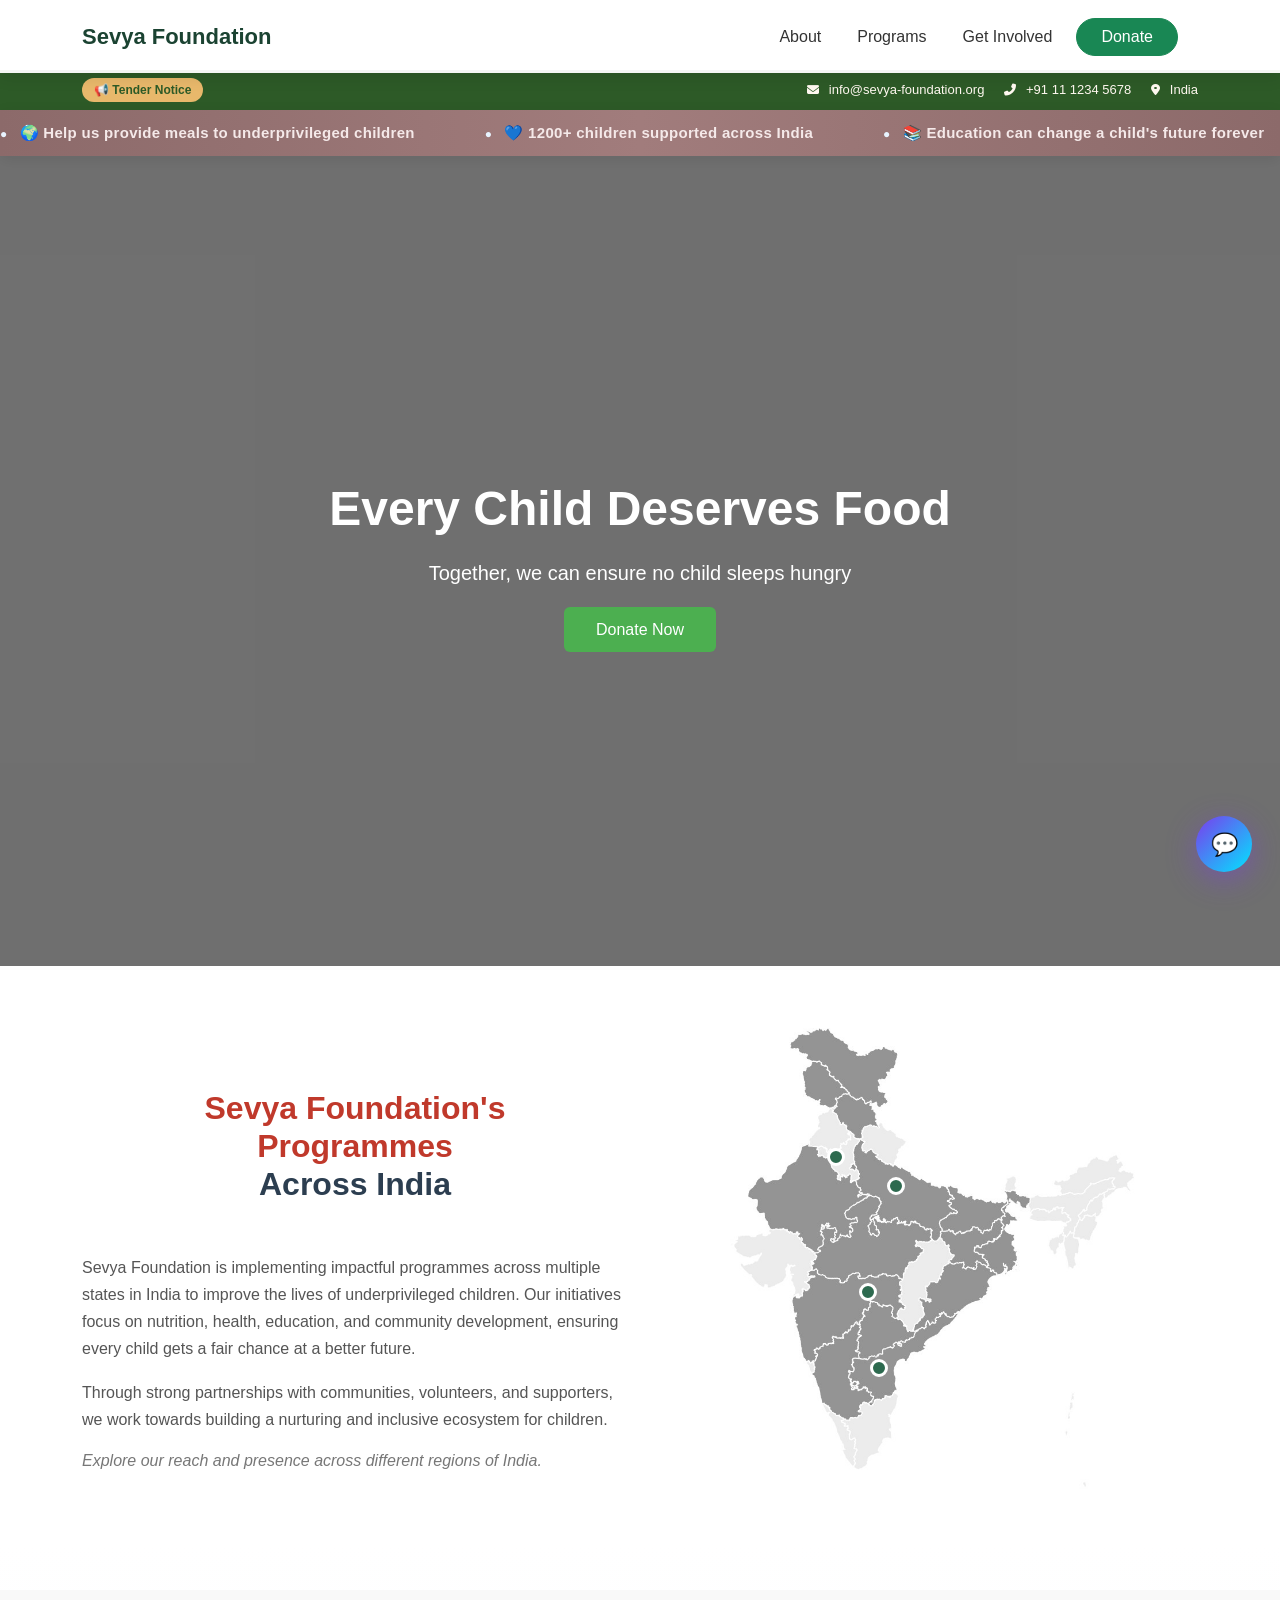
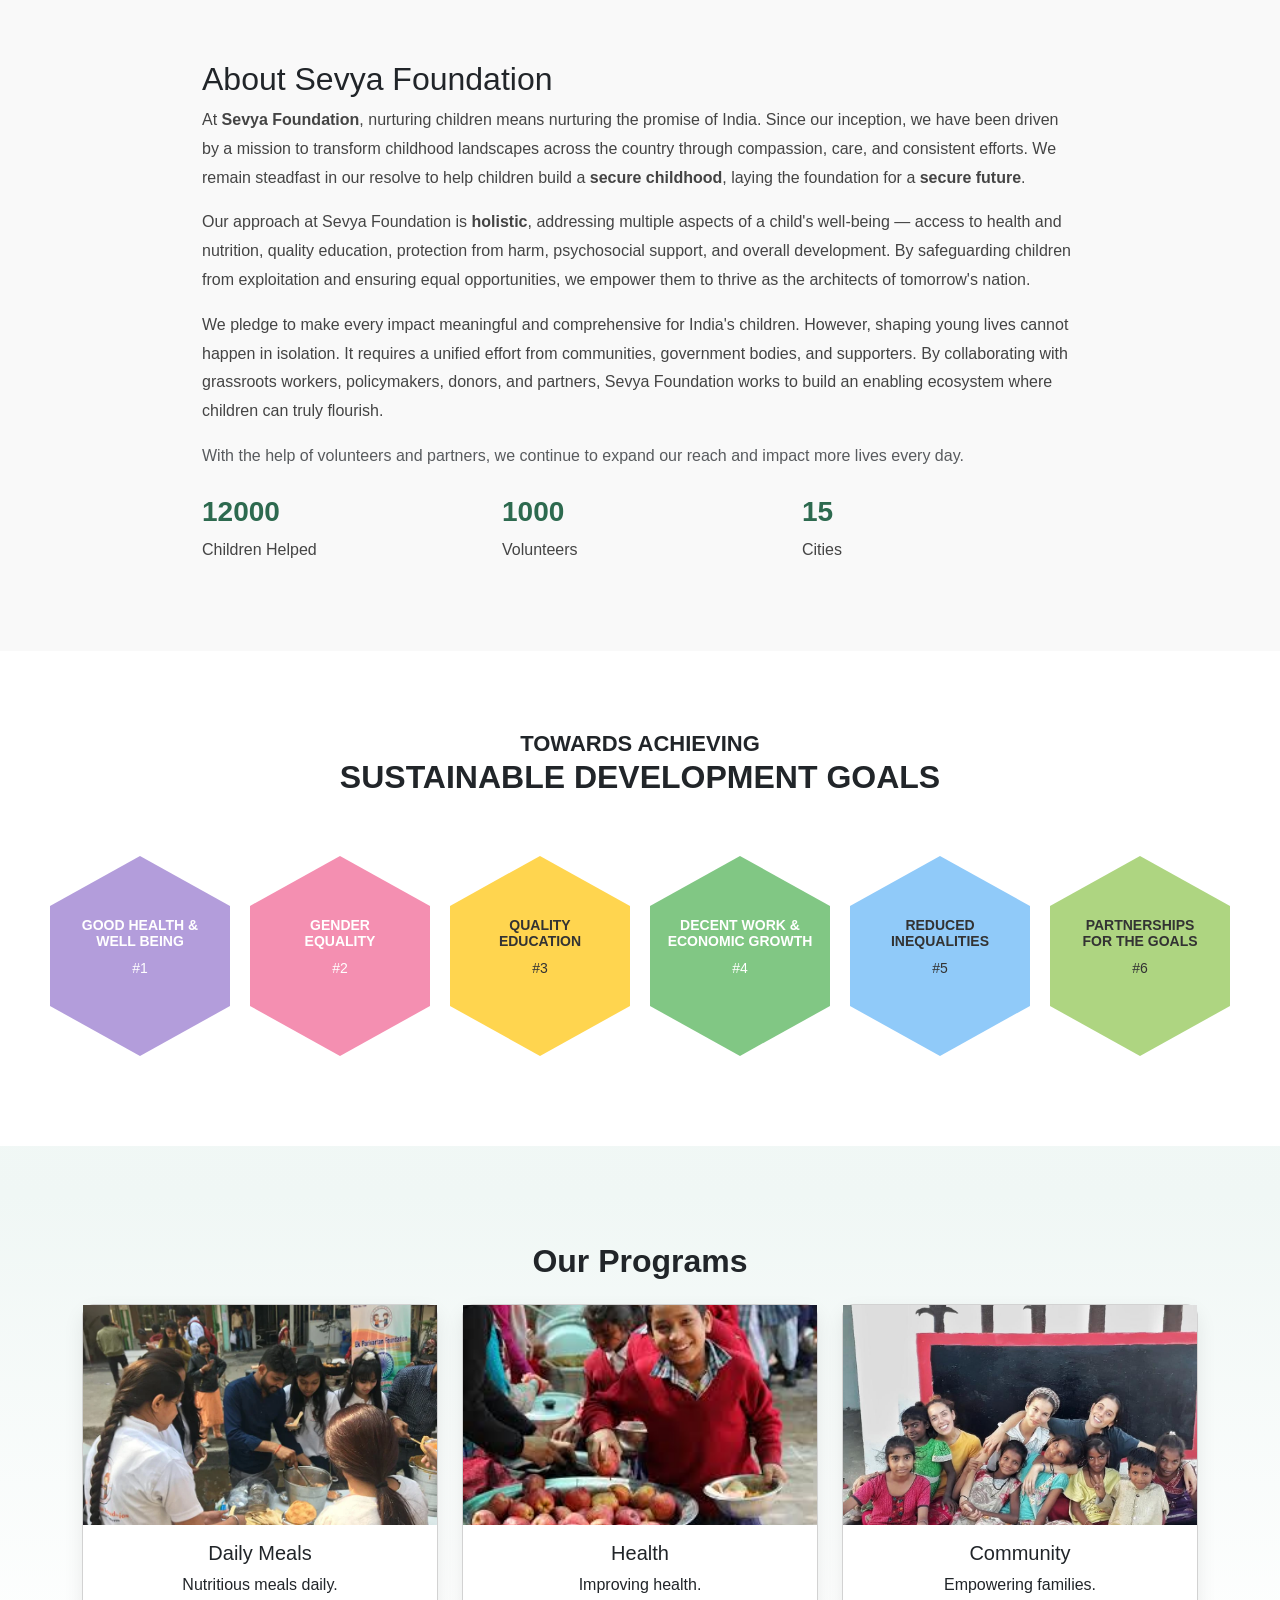
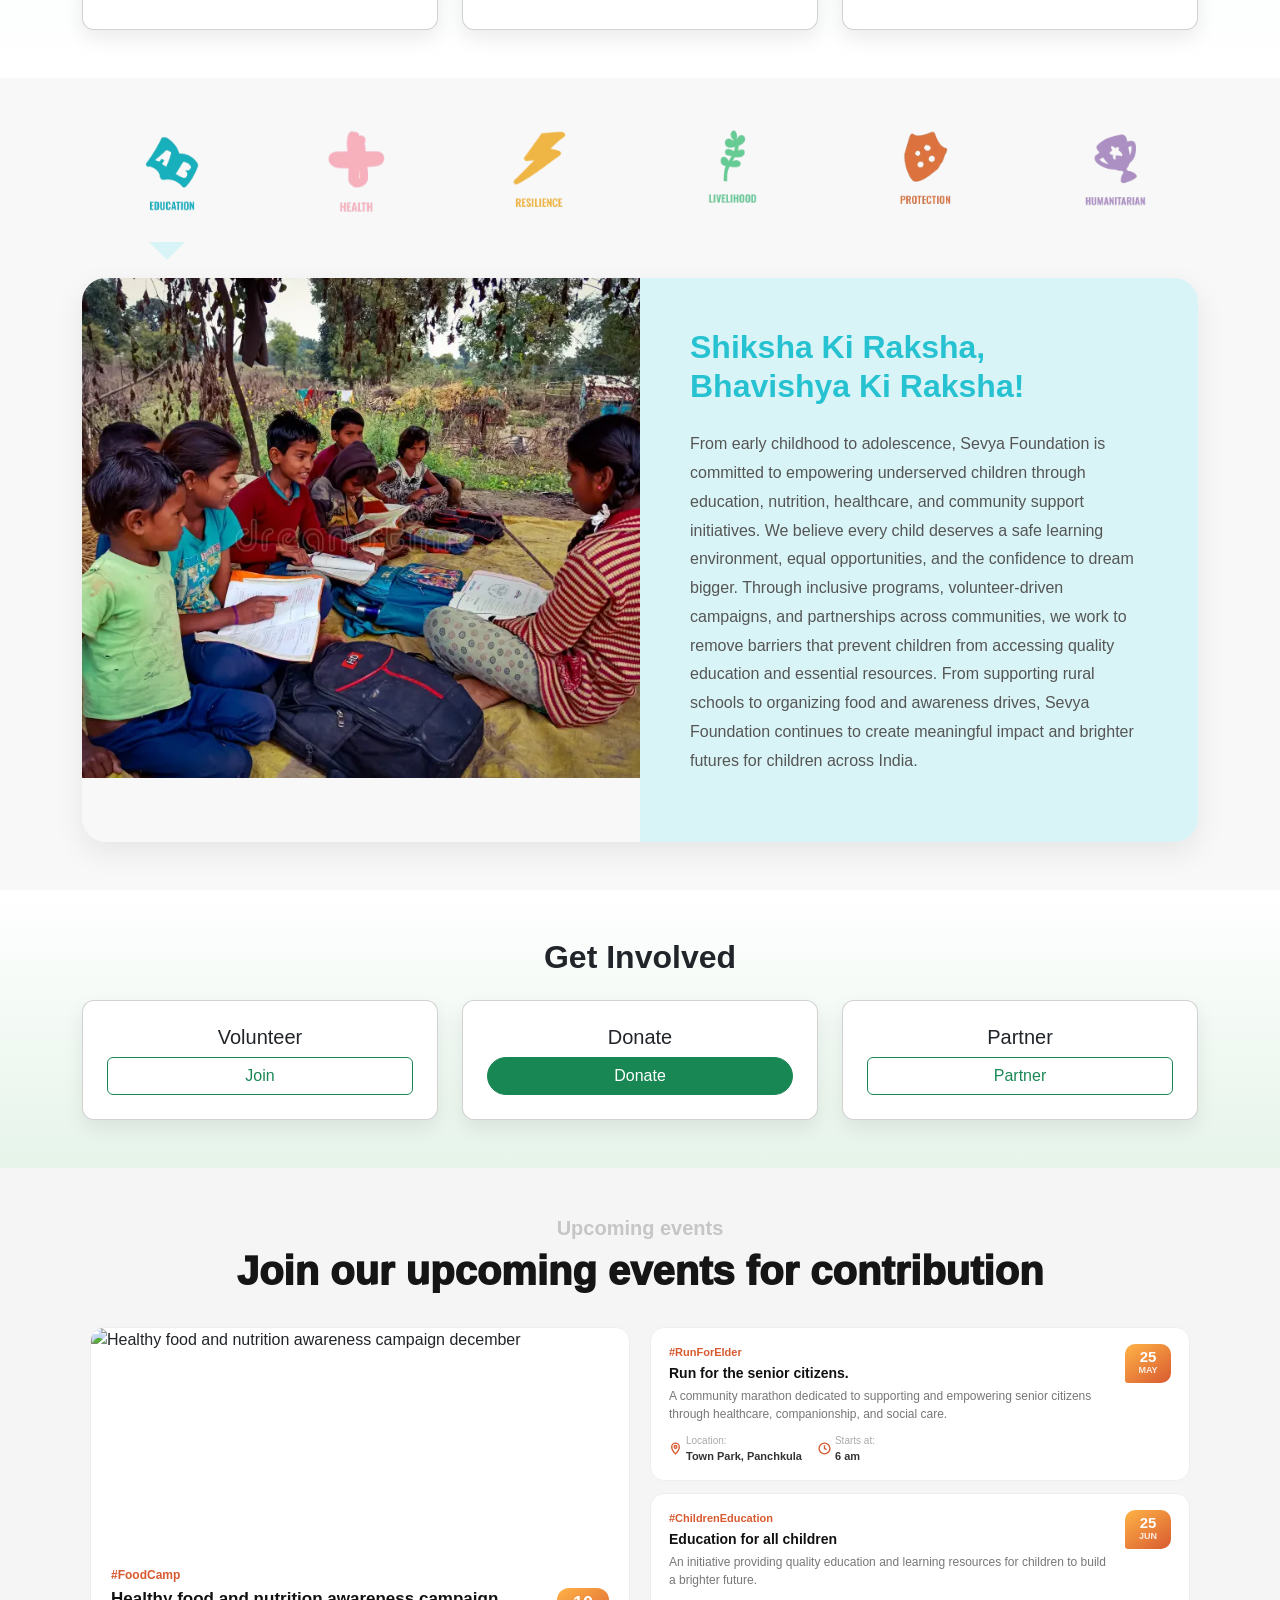
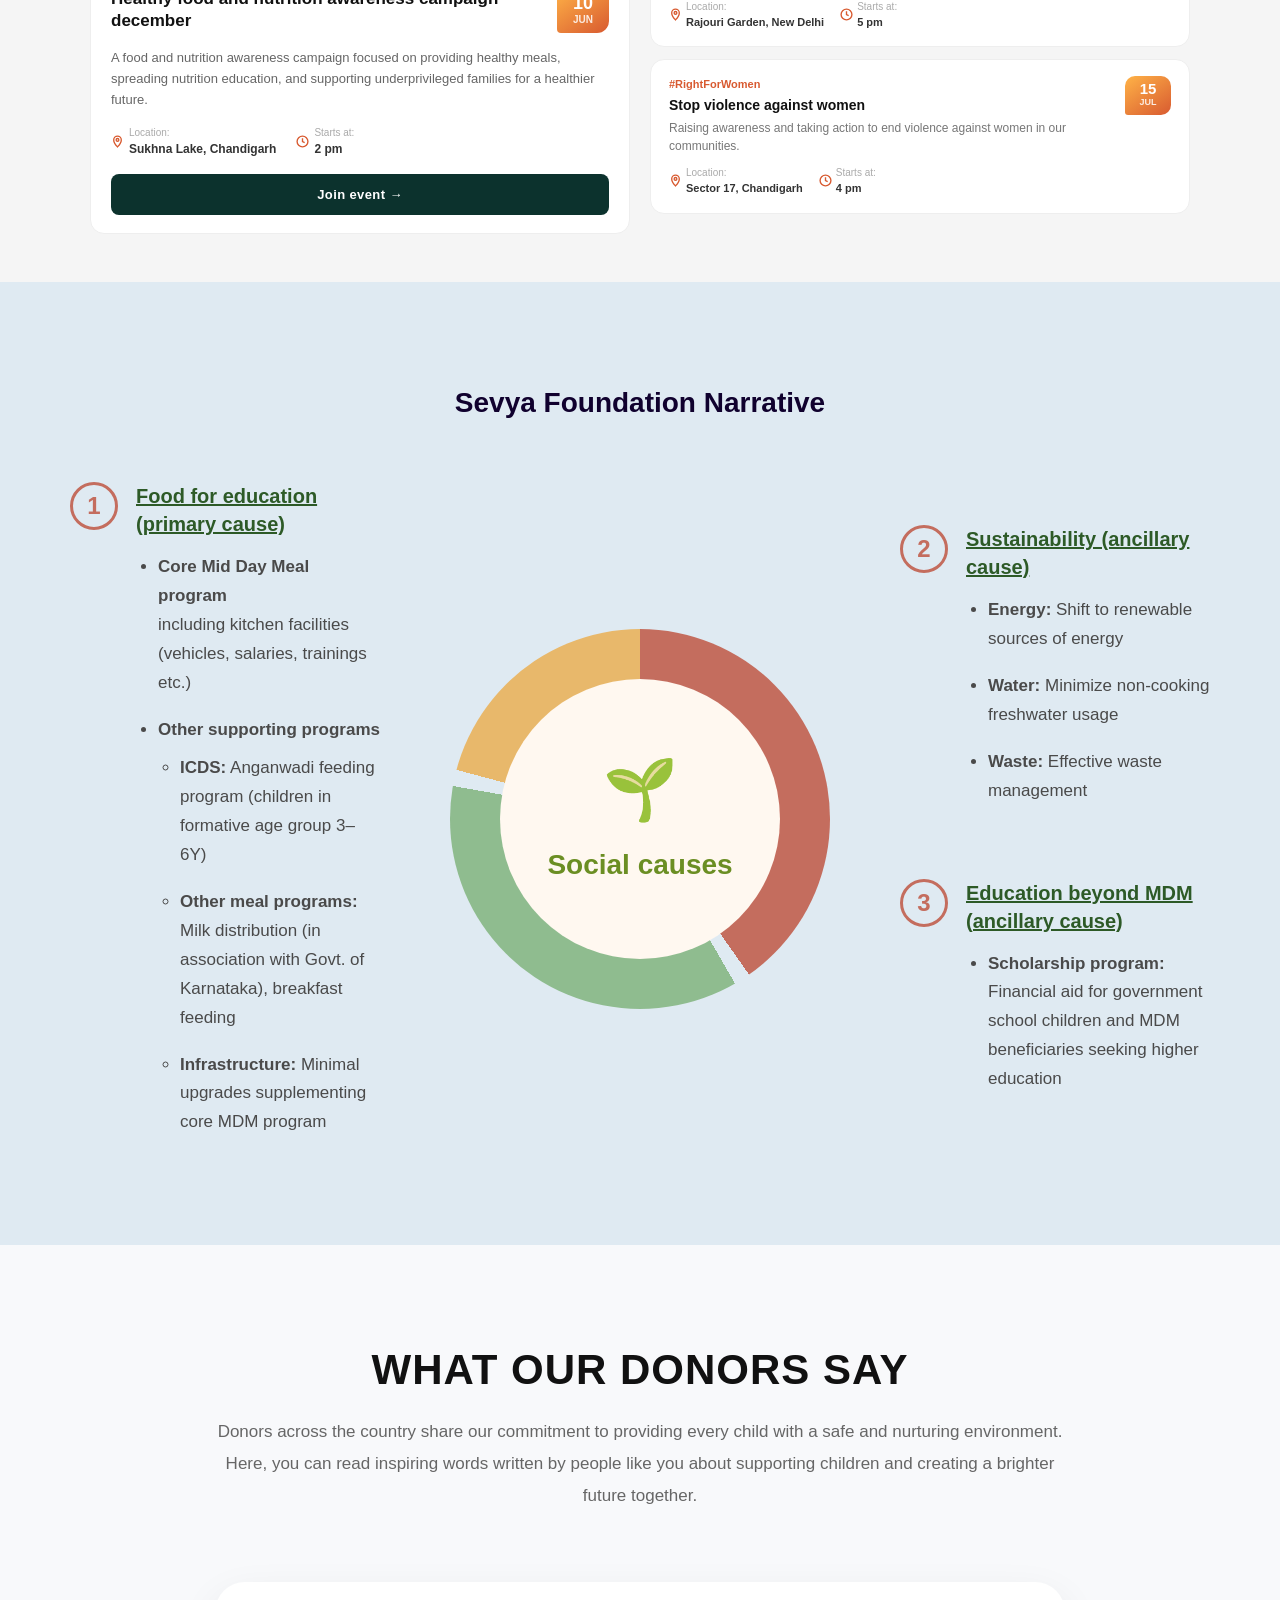
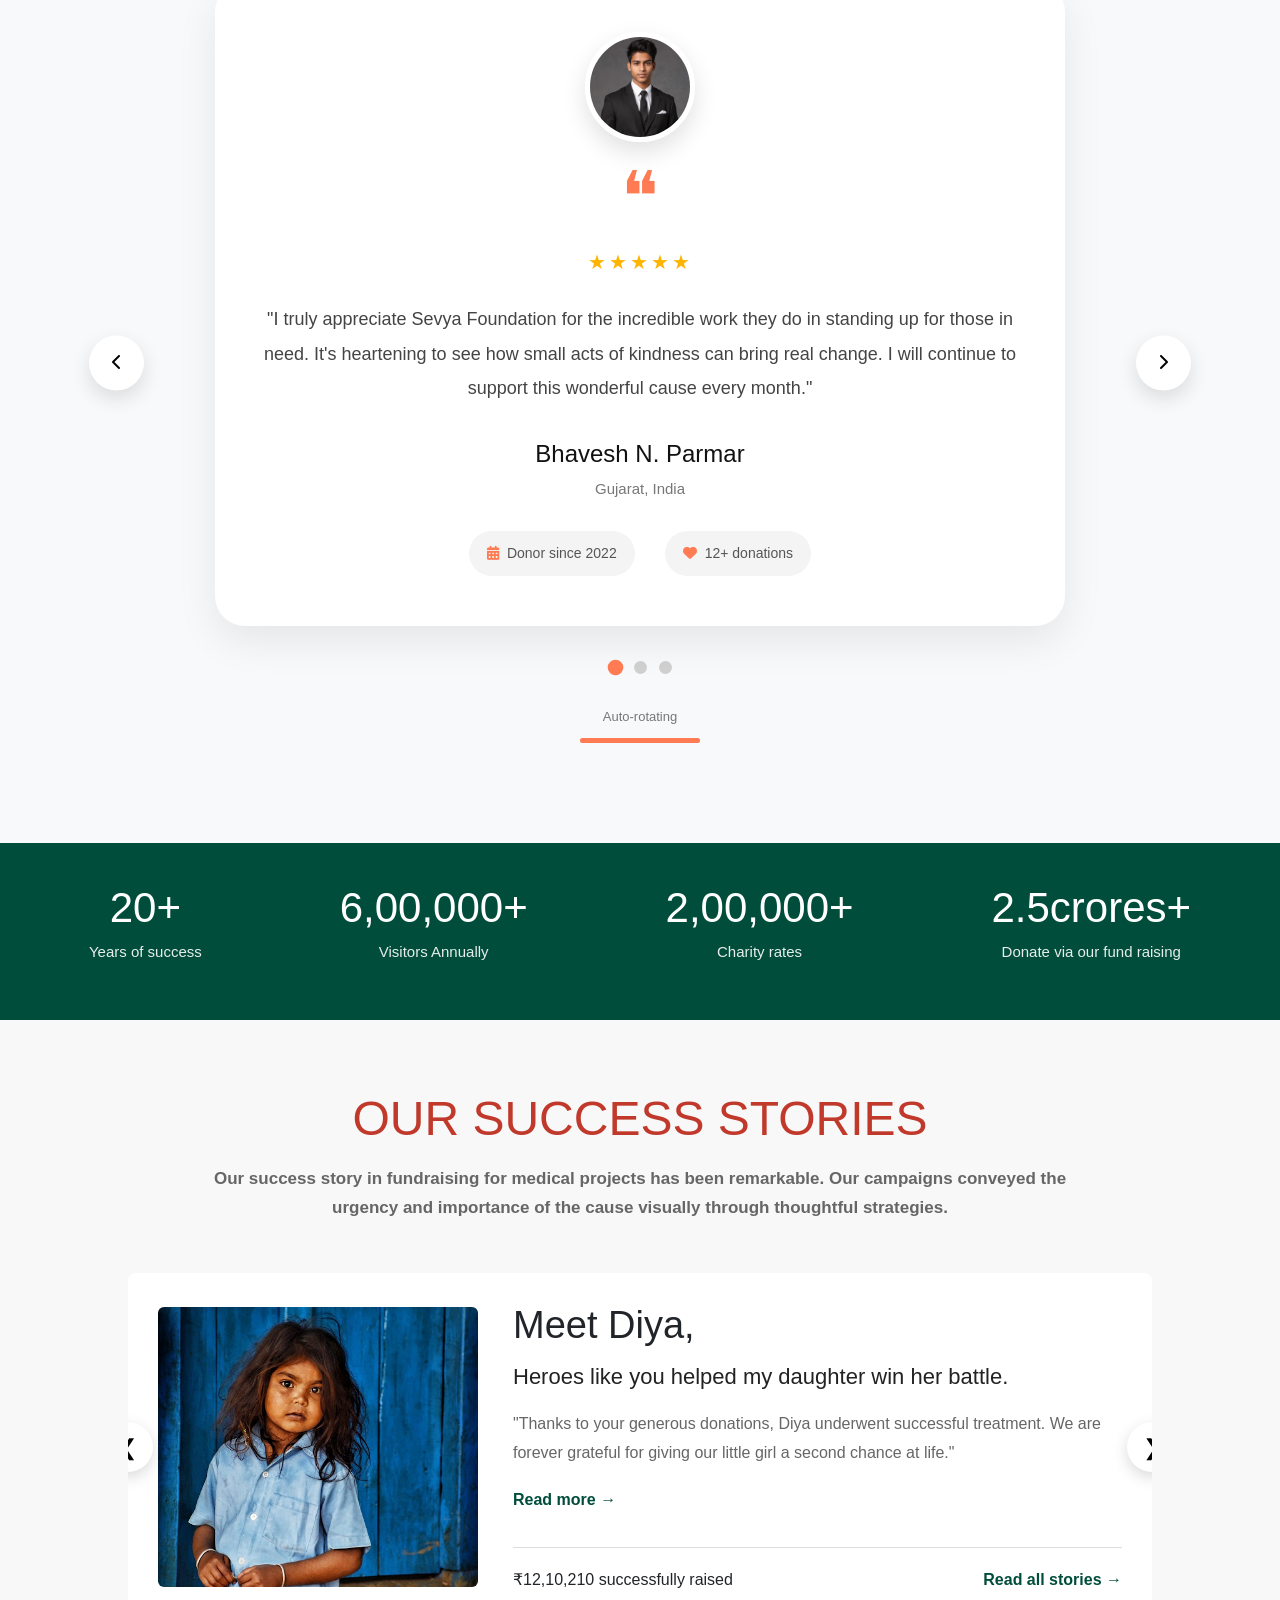
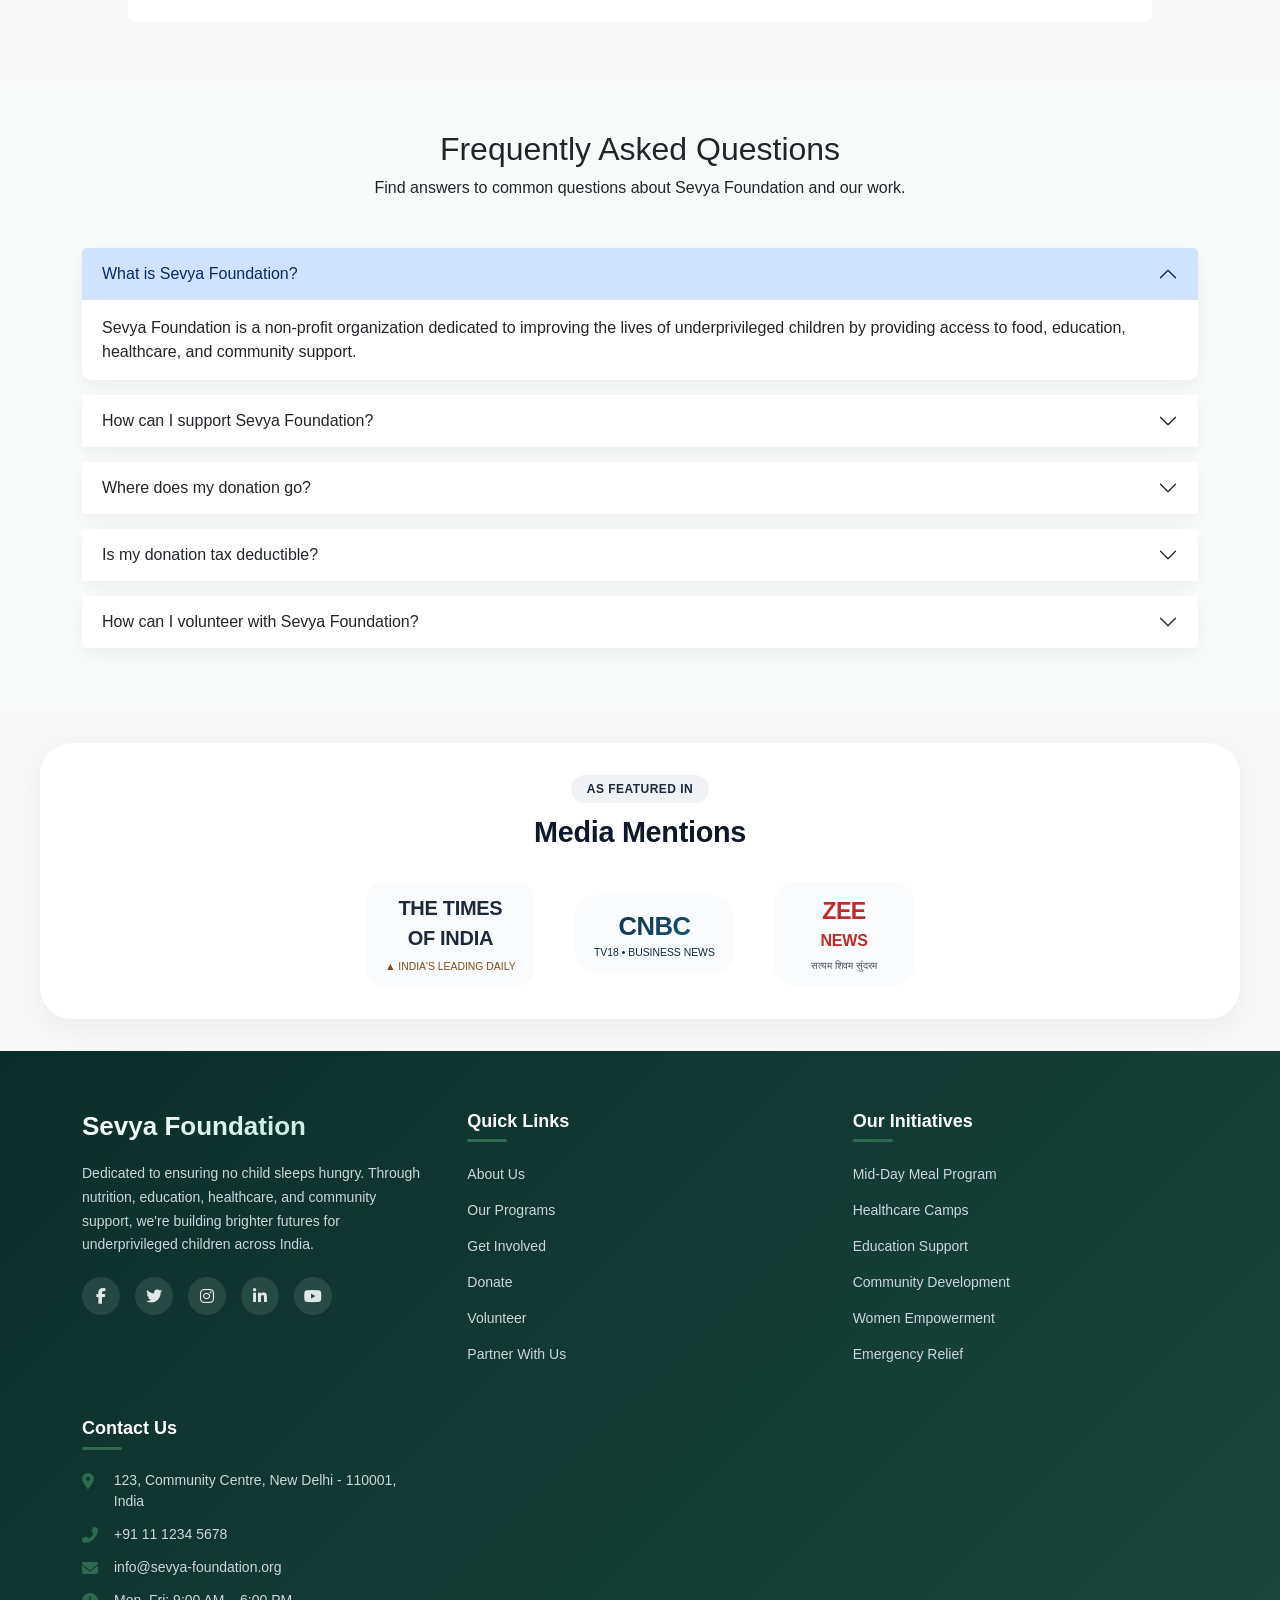
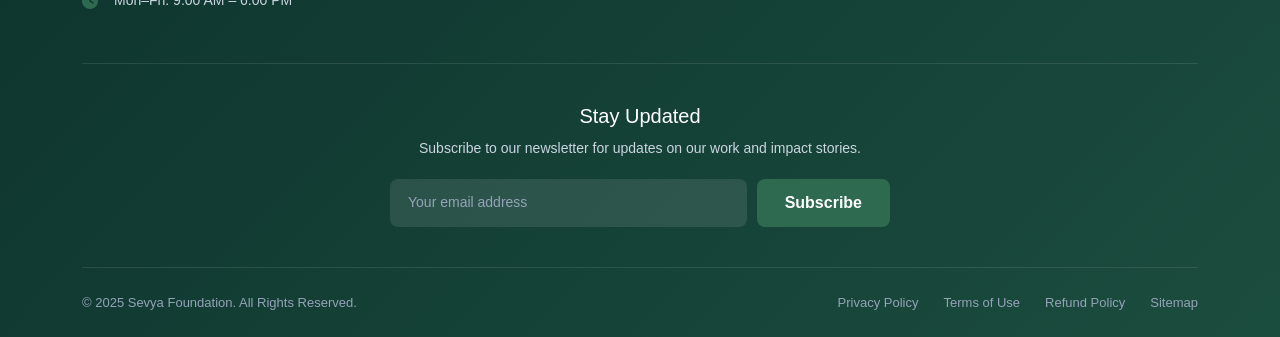
==== commit 56172cce: "new updates" ====
--- a/index.html
+++ b/index.html
@@ -83,7 +83,21 @@
         </ul>
       </div>
 
-    </div>
+<!-- Google Translate Widget - Language Switcher -->
+<div id="google_translate_element" style="text-align: right; margin: 10px;"></div>
+
+<script type="text/javascript">
+  function googleTranslateElementInit() {
+    new google.translate.TranslateElement({
+      pageLanguage: 'en',
+      includedLanguages: 'en,hi,bn,te,ta,ml,kn,gu,mr,pa,es,fr,de,zh',
+      layout: google.translate.TranslateElement.InlineLayout.HORIZONTAL,
+      autoDisplay: false
+    }, 'google_translate_element');
+  }
+</script>
+<script type="text/javascript" src="//translate.google.com/translate_a/element.js?cb=googleTranslateElementInit"></script>
+
   </nav>
 
 
@@ -545,6 +559,31 @@
     </div>
   </section>
 
+
+
+  <!-----======================================================================
+      JOIN US SECTION
+  ==============================-!>
+<!-- UPCOMING EVENTS SECTION - Modern Card Layout -->
+<section class="events-section">
+  <div class="events-container">
+   <center><h1 class="events-title">Upcoming events</h1> 
+    <h2 class="events-subtitle">Join our upcoming events for contribution</h2> <br> </center>
+
+    <div class="events-grid" id="eventsGrid"></div>
+  </div>
+</section>
+
+<!-- Registration Modal -->
+<div id="registerModal" class="register-modal">
+  <div class="register-modal-content">
+    <span class="register-modal-close">&times;</span>
+    <h3 id="registerModalTitle">Register for Event</h3>
+    <input type="text" id="registerName" placeholder="Full Name">
+    <input type="email" id="registerEmail" placeholder="Email Address">
+    <button id="registerSubmitBtn">Confirm Registration</button>
+  </div>
+</div>
 
   <!-- ============================================================
        11. NARRATIVE SECTION
@@ -1075,6 +1114,97 @@
   <button id="topBtn" title="Back to top">↑</button>
 
 
+
+
+  <!-- ========================================================================================================
+  START: Media Mentions Section
+   =================================================-->
+<link href="https://fonts.googleapis.com/css2?family=Inter:opsz,wght@14..32,400;14..32,500;14..32,600;14..32,700&display=swap" rel="stylesheet">
+<div style="
+  font-family: 'Inter', system-ui, -apple-system, 'Segoe UI', Roboto, Helvetica, sans-serif;
+  max-width: 1200px;
+  margin: 2rem auto;
+  padding: 2rem 1.5rem;
+  background: #ffffff;
+  border-radius: 2rem;
+  box-shadow: 0 8px 30px rgba(0, 0, 0, 0.05);
+  text-align: center;
+">
+  <!-- Heading -->
+  <div style="margin-bottom: 2rem;">
+    <span style="
+      display: inline-block;
+      background: #f0f2f5;
+      padding: 0.3rem 1rem;
+      border-radius: 40px;
+      font-size: 0.75rem;
+      font-weight: 600;
+      letter-spacing: 0.04em;
+      color: #1e293b;
+      text-transform: uppercase;
+    ">As featured in</span>
+    <h2 style="
+      font-size: 1.8rem;
+      font-weight: 700;
+      margin-top: 0.75rem;
+      margin-bottom: 0;
+      color: #0f172a;
+      letter-spacing: -0.01em;
+    ">Media Mentions</h2>
+  </div>
+
+  <!-- Logo Grid -->
+  <div style="
+    display: flex;
+    flex-wrap: wrap;
+    justify-content: center;
+    align-items: center;
+    gap: 2.5rem;
+    row-gap: 2rem;
+  ">
+    <!-- THE TIMES OF INDIA -->
+    <div style="
+      flex: 0 0 auto;
+      min-width: 140px;
+      padding: 0.75rem 1.2rem;
+      background: #fafbfc;
+      border-radius: 1.25rem;
+      transition: all 0.2s ease;
+    ">
+      <div style="font-weight: 800; font-size: 1.25rem; letter-spacing: -0.3px; color: #1e293b;">THE TIMES<br>OF INDIA</div>
+      <div style="font-size: 0.65rem; color: #7c4d1e; margin-top: 6px; font-weight: 500;">▲ INDIA'S LEADING DAILY</div>
+    </div>
+
+    <!-- CNBC -->
+    <div style="
+      flex: 0 0 auto;
+      min-width: 140px;
+      padding: 0.75rem 1.2rem;
+      background: #fafbfc;
+      border-radius: 1.25rem;
+    ">
+      <div style="font-weight: 800; font-size: 1.6rem; letter-spacing: -0.5px; background: linear-gradient(135deg, #0b2b40, #1a5d7d); -webkit-background-clip: text; background-clip: text; color: transparent;">CNBC</div>
+      <div style="font-size: 0.65rem; color: #0b2b40; font-weight: 500;">TV18 • BUSINESS NEWS</div>
+    </div>
+
+    <!-- ZEENEWS -->
+    <div style="
+      flex: 0 0 auto;
+      min-width: 140px;
+      padding: 0.75rem 1.2rem;
+      background: #fafbfc;
+      border-radius: 1.25rem;
+    ">
+      <div style="font-weight: 800; font-size: 1.45rem; letter-spacing: -0.5px; color: #bd2b2b;">ZEE</div>
+      <div style="font-weight: 700; font-size: 1rem; letter-spacing: -0.2px; color: #bd2b2b;">NEWS</div>
+      <div style="font-size: 0.6rem; color: #4b5563; margin-top: 6px;">सत्यम शिवम सुंदरम</div>
+    </div>
+  </div>
+</div>
+<!-- END: Media Mentions Section -->
+
+
+
   <!-- ============================================================
        16. FOOTER
   ============================================================ -->
@@ -1179,6 +1309,7 @@
   </footer>
 
 
+
   <!-- ============================================================
        17. CHATBOT WIDGET
        Toggle visibility via #chat-toggle button; logic in chatbot.js
@@ -1217,6 +1348,9 @@
   </div><!-- end #chat-widget -->
 
 
+
+
+
   <!-- ============================================================
        18. SCRIPTS
        Bootstrap loaded once (duplicate removed from original)
--- a/style.css
+++ b/style.css
@@ -2395,4 +2395,361 @@
   .impact-icons {
     grid-template-columns: repeat(2, 1fr);
   }
+}
+
+
+
+ /* <!--------------------------------------------------------------------------- */
+        /* MEDIA SECTION  */
+        /* --------------------------------------------------------------------------------------> */
+    /* media-mentions.css - Media Mentions Section Styles */
+
+.media-mentions-wrapper {
+  font-family: 'Segoe UI', Roboto, 'Helvetica Neue', sans-serif;
+  max-width: 1100px;
+  margin: 2rem auto;
+  padding: 2rem 1rem;
+  background: white;
+  border-radius: 2rem;
+  text-align: center;
+  box-shadow: 0 5px 20px rgba(0, 0, 0, 0.03);
+}
+
+.media-mentions-title {
+  font-size: 0.85rem;
+  font-weight: 600;
+  letter-spacing: 0.08em;
+  text-transform: uppercase;
+  color: #888;
+  margin-bottom: 1.5rem;
+}
+
+.media-mentions-grid {
+  display: flex;
+  flex-wrap: wrap;
+  justify-content: center;
+  align-items: center;
+  gap: 3rem;
+  row-gap: 1.5rem;
+}
+
+.media-item {
+  flex: 0 0 auto;
+  text-align: center;
+}
+
+/* Individual brand styles */
+.times-of-india {
+  font-weight: 700;
+  font-size: 1.1rem;
+  letter-spacing: -0.3px;
+  color: #1a1a2e;
+  line-height: 1.3;
+}
+
+.times-of-india span {
+  font-weight: 300;
+  font-size: 0.7rem;
+  display: block;
+  color: #999;
+  letter-spacing: 0.5px;
+}
+
+.dinesh-market {
+  font-size: 1.2rem;
+  font-weight: 600;
+  color: #2c3e50;
+  line-height: 1.2;
+}
+
+.dinesh-market span {
+  font-size: 0.7rem;
+  font-weight: 400;
+  color: #999;
+  display: block;
+  margin-top: 4px;
+}
+
+.cnbc {
+  font-weight: 800;
+  font-size: 1.3rem;
+  letter-spacing: -0.5px;
+  color: #0b2b40;
+}
+
+.zeenews {
+  font-weight: 800;
+  font-size: 1.2rem;
+  letter-spacing: -0.3px;
+  color: #bd2b2b;
+}
+
+/* Responsive */
+@media (max-width: 640px) {
+  .media-mentions-grid {
+    gap: 1.8rem;
+  }
+  
+  .media-mentions-wrapper {
+    margin: 1rem auto;
+    padding: 1.5rem 0.8rem;
+  }
+}
+
+
+
+
+/* Style the Google Translate widget */
+#google_translate_element {
+  position: relative;
+  z-index: 999;
+}
+
+/* Hide Google's default branding (optional but cleaner) */
+.goog-te-gadget {
+  font-family: 'Segoe UI', system-ui, sans-serif !important;
+  font-size: 14px !important;
+}
+
+.goog-te-gadget-simple {
+  background-color: #f5f5f5 !important;
+  border: 1px solid #ddd !important;
+  border-radius: 30px !important;
+  padding: 6px 12px !important;
+  cursor: pointer;
+}
+
+.goog-te-gadget-simple:hover {
+  background-color: #e8e8e8 !important;
+}
+
+/* Fix for floating translate bar (optional) */
+.goog-te-banner-frame.skiptranslate {
+  display: none !important;
+}
+
+body {
+  top: 0px !important;
+}
+
+
+
+/** 
+//
+/* ── Events Section ── */
+.events-section {
+  padding: 3rem 2rem;
+  background: #f5f5f5;
+  font-family: 'Segoe UI', sans-serif;
+}
+.events-container {
+  max-width: 1100px;
+  margin: 0 auto;
+}
+.events-header {
+  text-align: center;
+  margin-bottom: 2.5rem;
+}
+.events-header .sup-label {
+  font-size: 13px;
+  color: #888;
+  letter-spacing: 0.06em;
+  margin-bottom: 8px;
+}
+.events-title {
+  font-size: 20px;
+  font-weight: 800;
+  color: #11111134;
+  line-height: 1.25;
+  margin-bottom: 6px;
+}
+.events-title .highlight {
+  background: #FFD84D;
+  padding: 0 5px;
+  border-radius: 3px;
+}
+.events-subtitle {
+  font-size: 40px;
+  font-weight: 1000;
+  color: #010101eb;
+}
+
+/* ── Two-column grid ── */
+.events-grid {
+  display: grid;
+  grid-template-columns: 1fr 1fr;
+  gap: 20px;
+  align-items: start;
+}
+
+/* ── Featured (left) card ── */
+.featured-card {
+  border: 1px solid #eee;
+  border-radius: 14px;
+  overflow: hidden;
+  background: #fff;
+  display: flex;
+  flex-direction: column;
+}
+.featured-card .event-img {
+  width: 100%;
+  height: 220px;
+  object-fit: cover;
+  display: block;
+}
+.featured-body {
+  padding: 18px 20px;
+}
+.event-tag {
+  font-size: 12px;
+  font-weight: 700;
+  color: #D85A30;
+  margin-bottom: 4px;
+}
+.feat-title-row {
+  display: flex;
+  justify-content: space-between;
+  align-items: flex-start;
+  gap: 10px;
+  margin-bottom: 8px;
+}
+.feat-title-row h3 {
+  font-size: 17px;
+  font-weight: 800;
+  color: #111;
+  line-height: 1.3;
+  flex: 1;
+}
+.feat-desc {
+  font-size: 13px;
+  color: #666;
+  line-height: 1.6;
+  margin-bottom: 14px;
+}
+.feat-meta {
+  display: flex;
+  gap: 20px;
+  margin-bottom: 16px;
+}
+
+/* ── Date blob (orange badge) ── */
+.date-blob {
+  min-width: 52px;
+  text-align: center;
+  background: linear-gradient(145deg, #FFB347, #D85A30);
+  border-radius: 12px 12px 12px 4px;
+  padding: 6px 8px;
+  flex-shrink: 0;
+}
+.date-blob .day { font-size: 18px; font-weight: 900; color: #fff; line-height: 1; }
+.date-blob .mon { font-size: 10px; font-weight: 700; color: rgba(255,255,255,.85); text-transform: uppercase; }
+
+.side-blob {
+  min-width: 46px;
+  text-align: center;
+  background: linear-gradient(145deg, #FFB347, #D85A30);
+  border-radius: 10px 10px 10px 3px;
+  padding: 5px 7px;
+  flex-shrink: 0;
+}
+.side-blob .day { font-size: 15px; font-weight: 900; color: #fff; line-height: 1; }
+.side-blob .mon { font-size: 9px; font-weight: 700; color: rgba(255,255,255,.85); text-transform: uppercase; }
+
+/* ── Meta row (location / time) ── */
+.meta-item {
+  display: flex;
+  align-items: center;
+  gap: 5px;
+  font-size: 12px;
+  color: #555;
+}
+.meta-item .ml { font-size: 10px; color: #aaa; display: block; }
+.meta-item .mv { font-size: 12px; color: #333; font-weight: 600; }
+
+/* ── Join / Register button ── */
+.btn-join {
+  display: block;
+  width: 100%;
+  background: #0c322d;
+  color: #fff;
+  border: none;
+  padding: 11px;
+  border-radius: 8px;
+  font-size: 13px;
+  font-weight: 700;
+  cursor: pointer;
+  letter-spacing: 0.03em;
+  transition: background 0.18s;
+}
+.btn-join:hover { background: #b84920; }
+
+/* ── Side (right) cards ── */
+.side-cards {
+  display: flex;
+  flex-direction: column;
+  gap: 12px;
+}
+.side-card {
+  border: 1px solid #eee;
+  border-radius: 14px;
+  padding: 16px 18px;
+  background: #fff;
+  display: flex;
+  gap: 14px;
+  align-items: flex-start;
+  cursor: pointer;
+  transition: border-color 0.18s;
+}
+.side-card:hover { border-color: #D85A30; }
+.side-card-body { flex: 1; min-width: 0; }
+.side-tag { font-size: 11px; font-weight: 700; color: #D85A30; margin-bottom: 3px; }
+.side-title { font-size: 14px; font-weight: 800; color: #111; margin-bottom: 5px; line-height: 1.3; }
+.side-desc {
+  font-size: 12px; color: #777; line-height: 1.5; margin-bottom: 10px;
+  display: -webkit-box; ; -webkit-box-orient: vertical; overflow: hidden;
+}
+.side-meta { display: flex; gap: 16px; }
+.side-meta-item { display: flex; align-items: center; gap: 4px; font-size: 11px; color: #555; }
+.side-meta-item .ml { font-size: 10px; color: #aaa; display: block; }
+.side-meta-item .mv { font-size: 11px; color: #333; font-weight: 600; }
+
+/* ── Modal ── */
+.register-modal {
+  display: none;
+  position: fixed;
+  inset: 0;
+  background: rgba(0,0,0,.45);
+  z-index: 1000;
+  align-items: center;
+  justify-content: center;
+}
+.register-modal.open { display: flex; }
+.register-modal-content {
+  background: #fff;
+  border-radius: 16px;
+  padding: 28px;
+  width: 380px;
+  max-width: 90vw;
+  position: relative;
+}
+.register-modal-content h3 { font-size: 17px; font-weight: 800; color: #111; margin-bottom: 18px; }
+.register-modal-content input {
+  display: block; width: 100%; border: 1px solid #ddd; border-radius: 8px;
+  padding: 10px 12px; font-size: 13px; margin-bottom: 12px; outline: none; transition: border-color .15s;
+}
+.register-modal-content input:focus { border-color: #D85A30; }
+.register-modal-content #registerSubmitBtn {
+  background: #111; color: #fff; border: none; width: 100%;
+  padding: 12px; border-radius: 8px; font-size: 13px; font-weight: 700; cursor: pointer; transition: background .18s;
+}
+.register-modal-content #registerSubmitBtn:hover { background: #333; }
+.register-modal-close {
+  position: absolute; top: 16px; right: 18px;
+  font-size: 22px; cursor: pointer; color: #aaa; line-height: 1;
+}
+.register-modal-close:hover { color: #111; }
+
+/* ── Responsive ── */
+@media (max-width: 700px) {
+  .events-grid { grid-template-columns: 1fr; }
 }
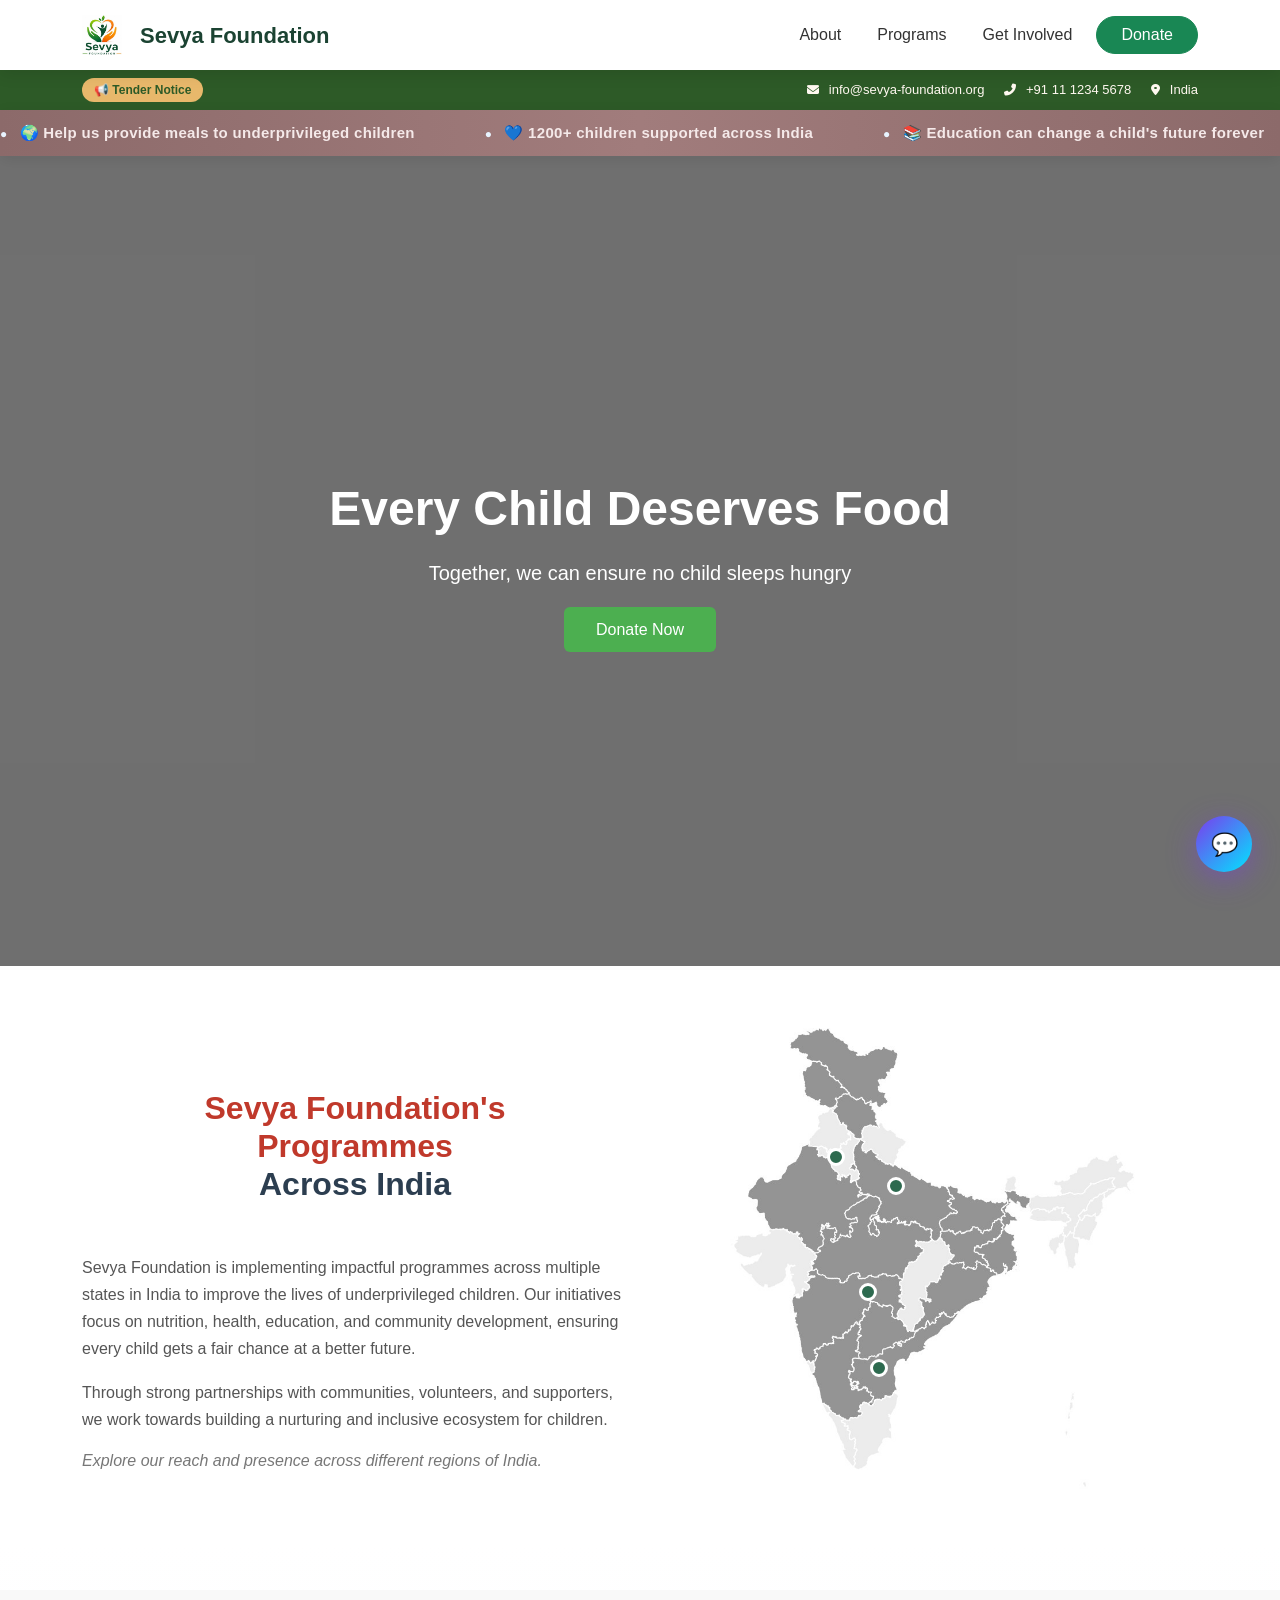
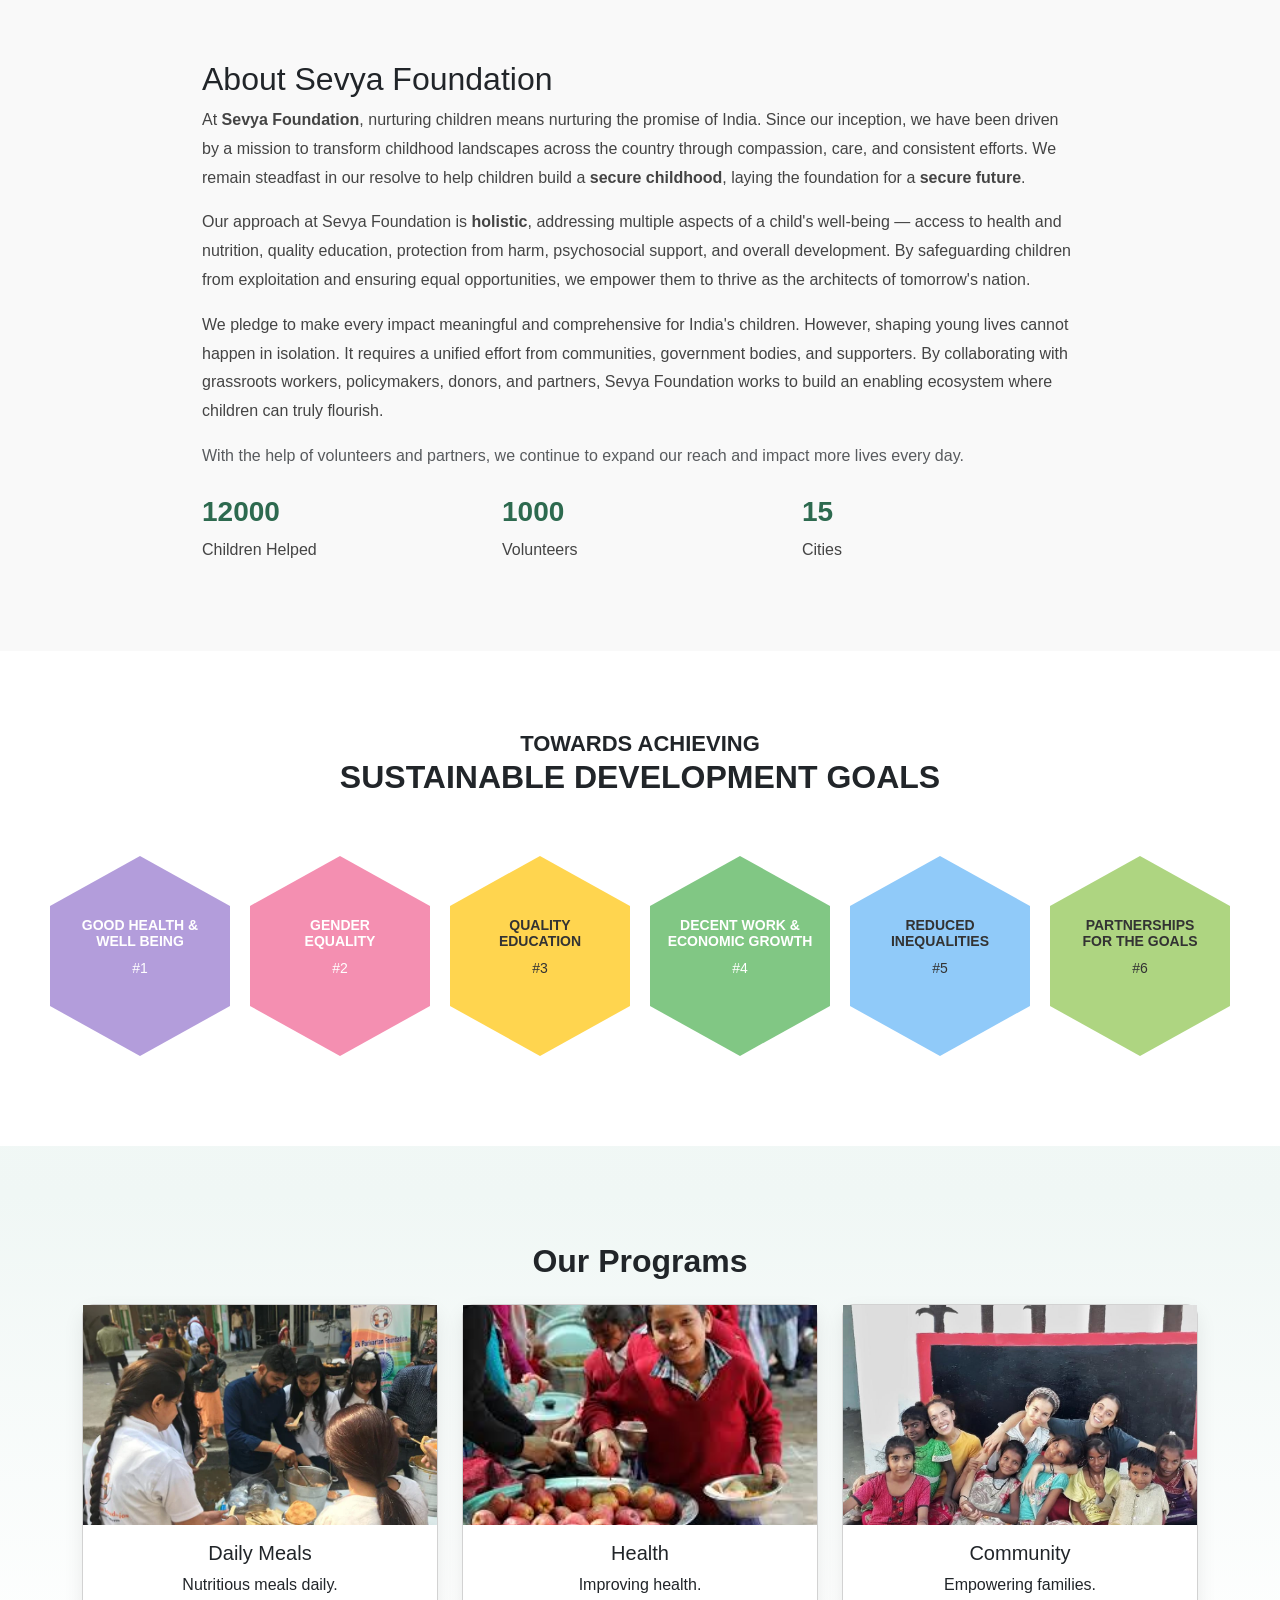
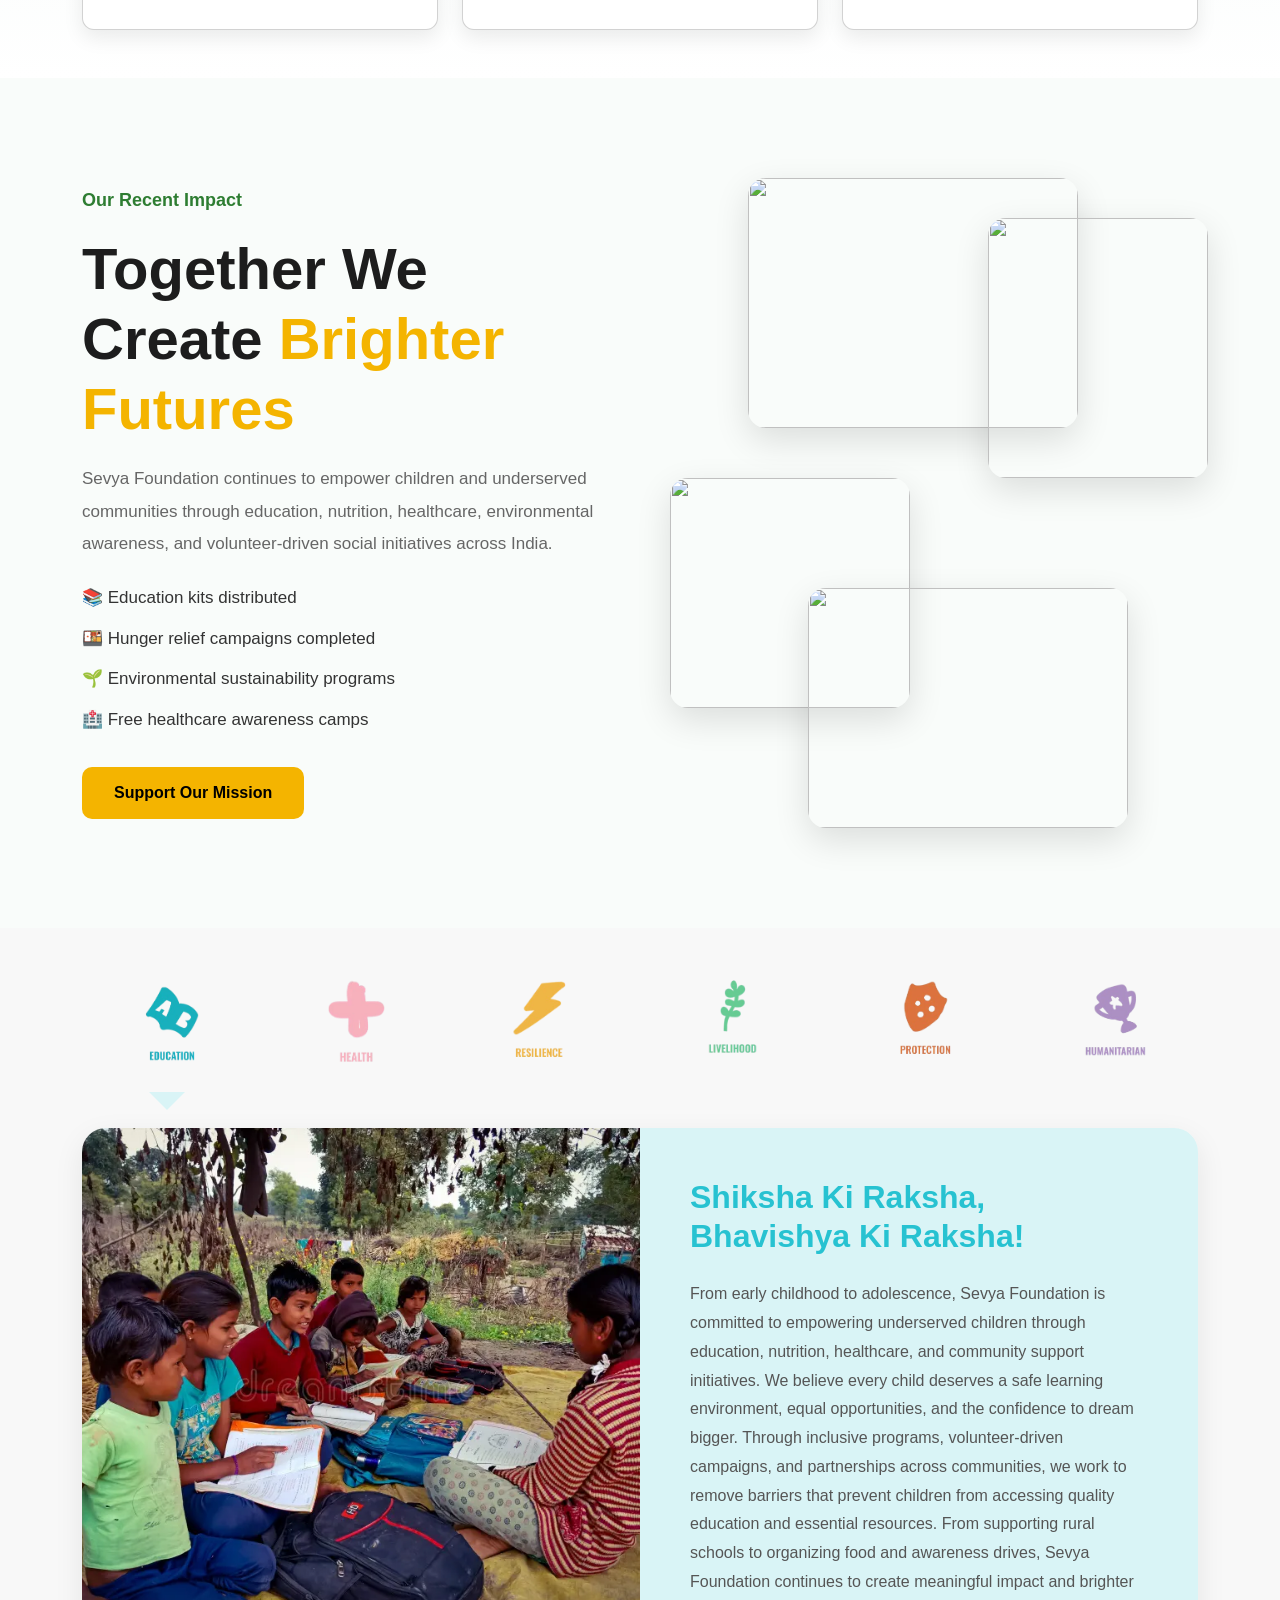
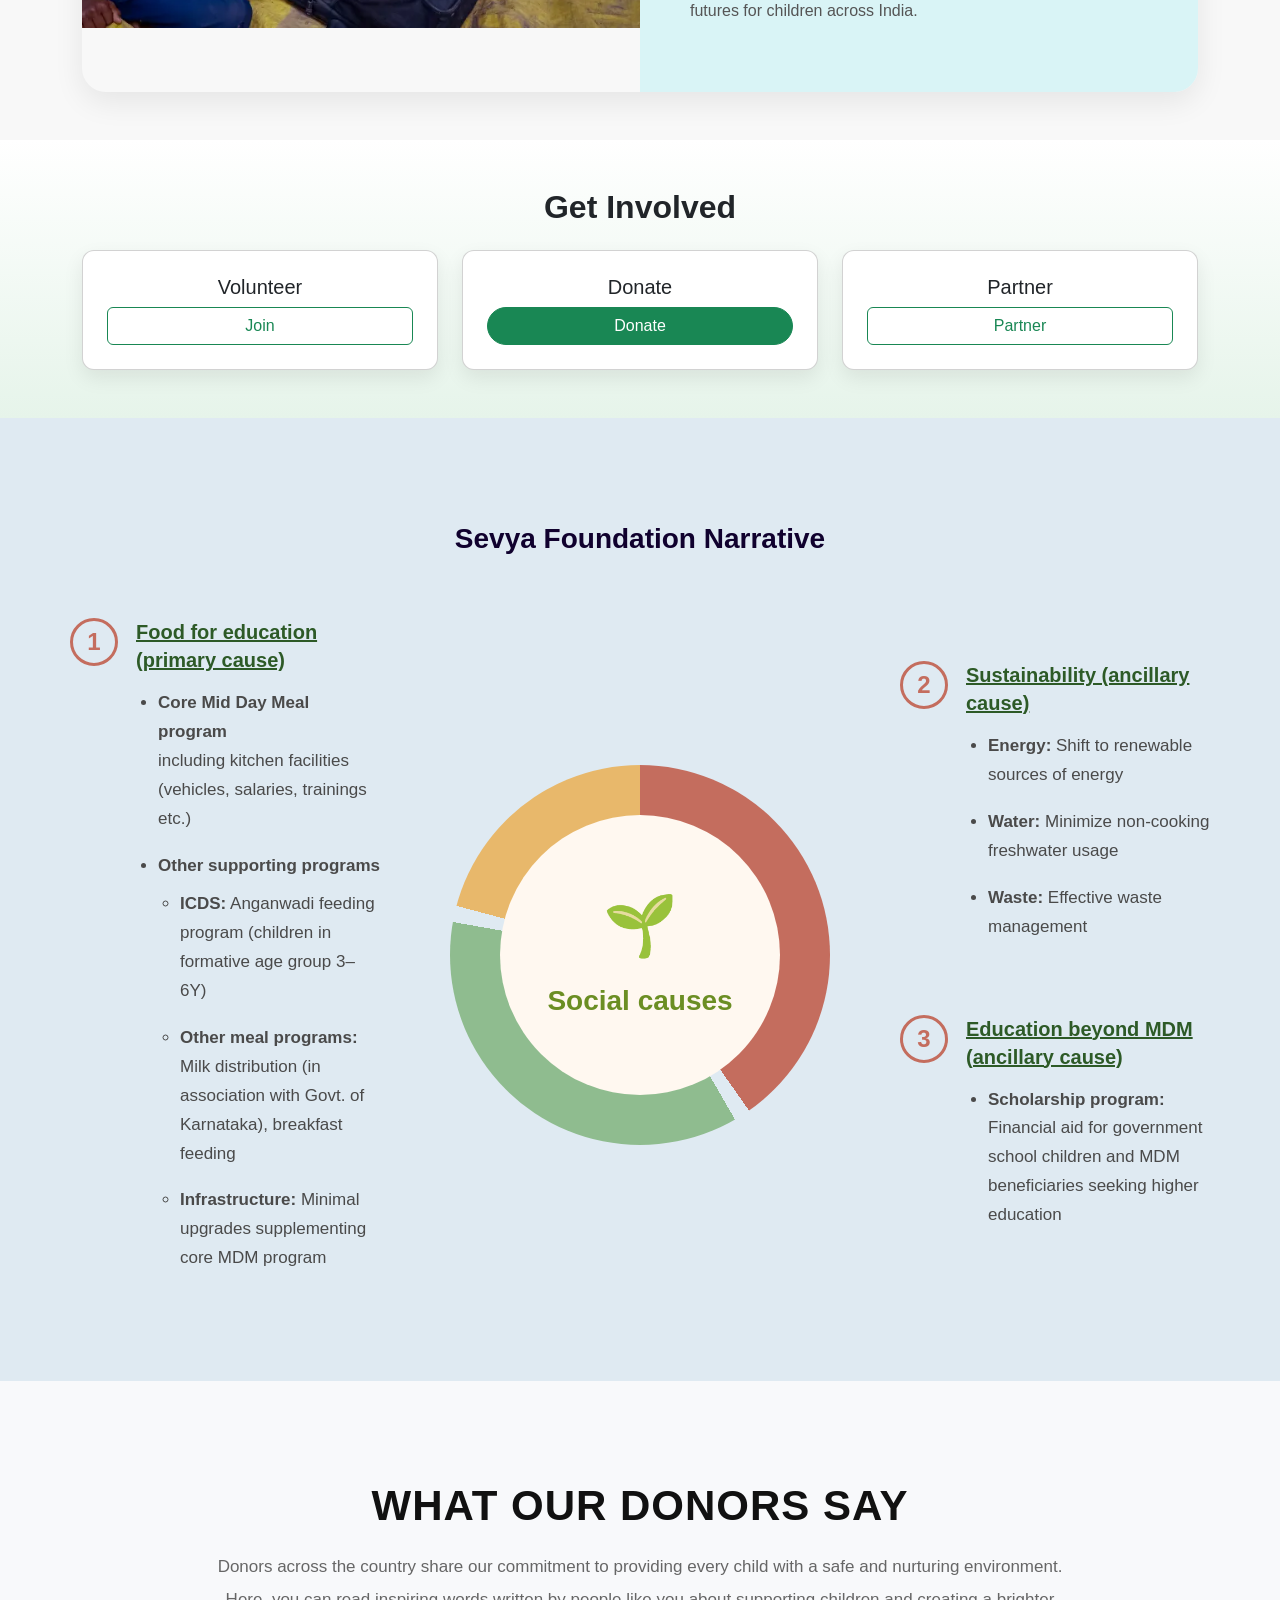
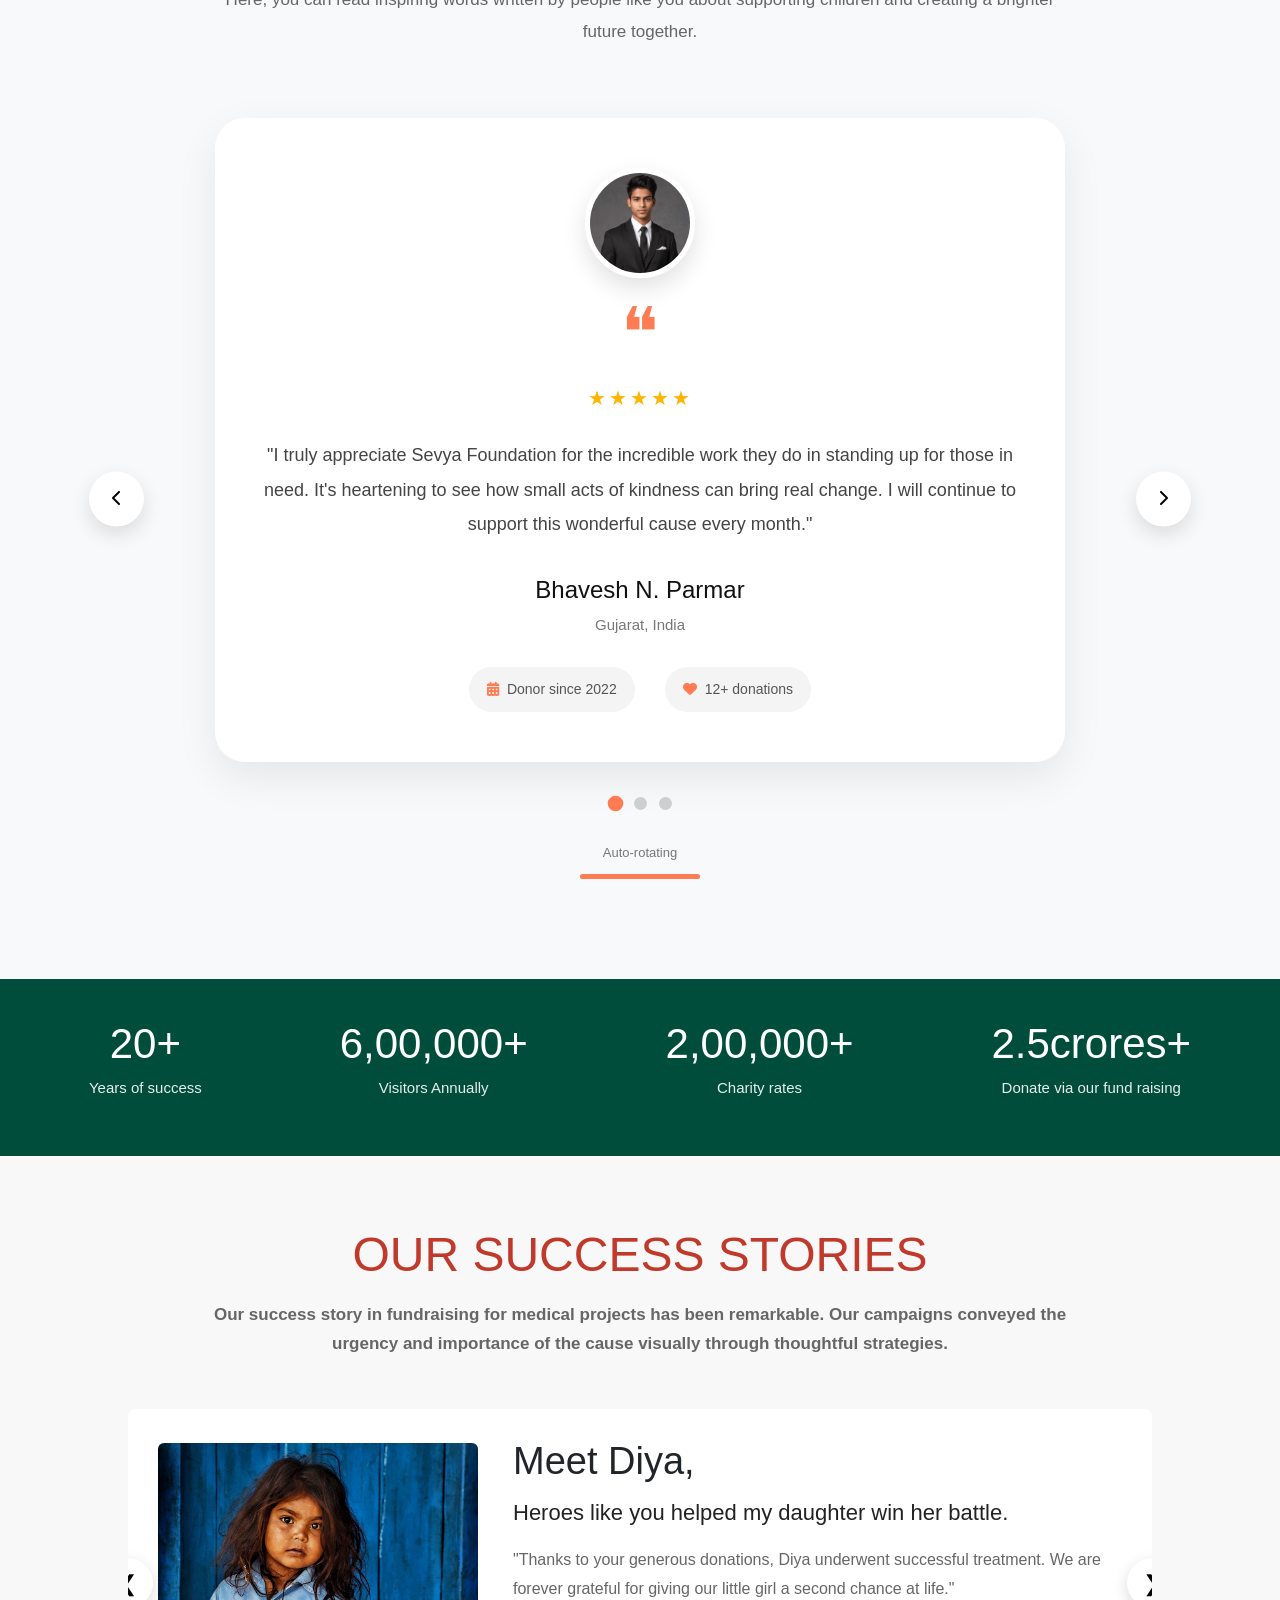
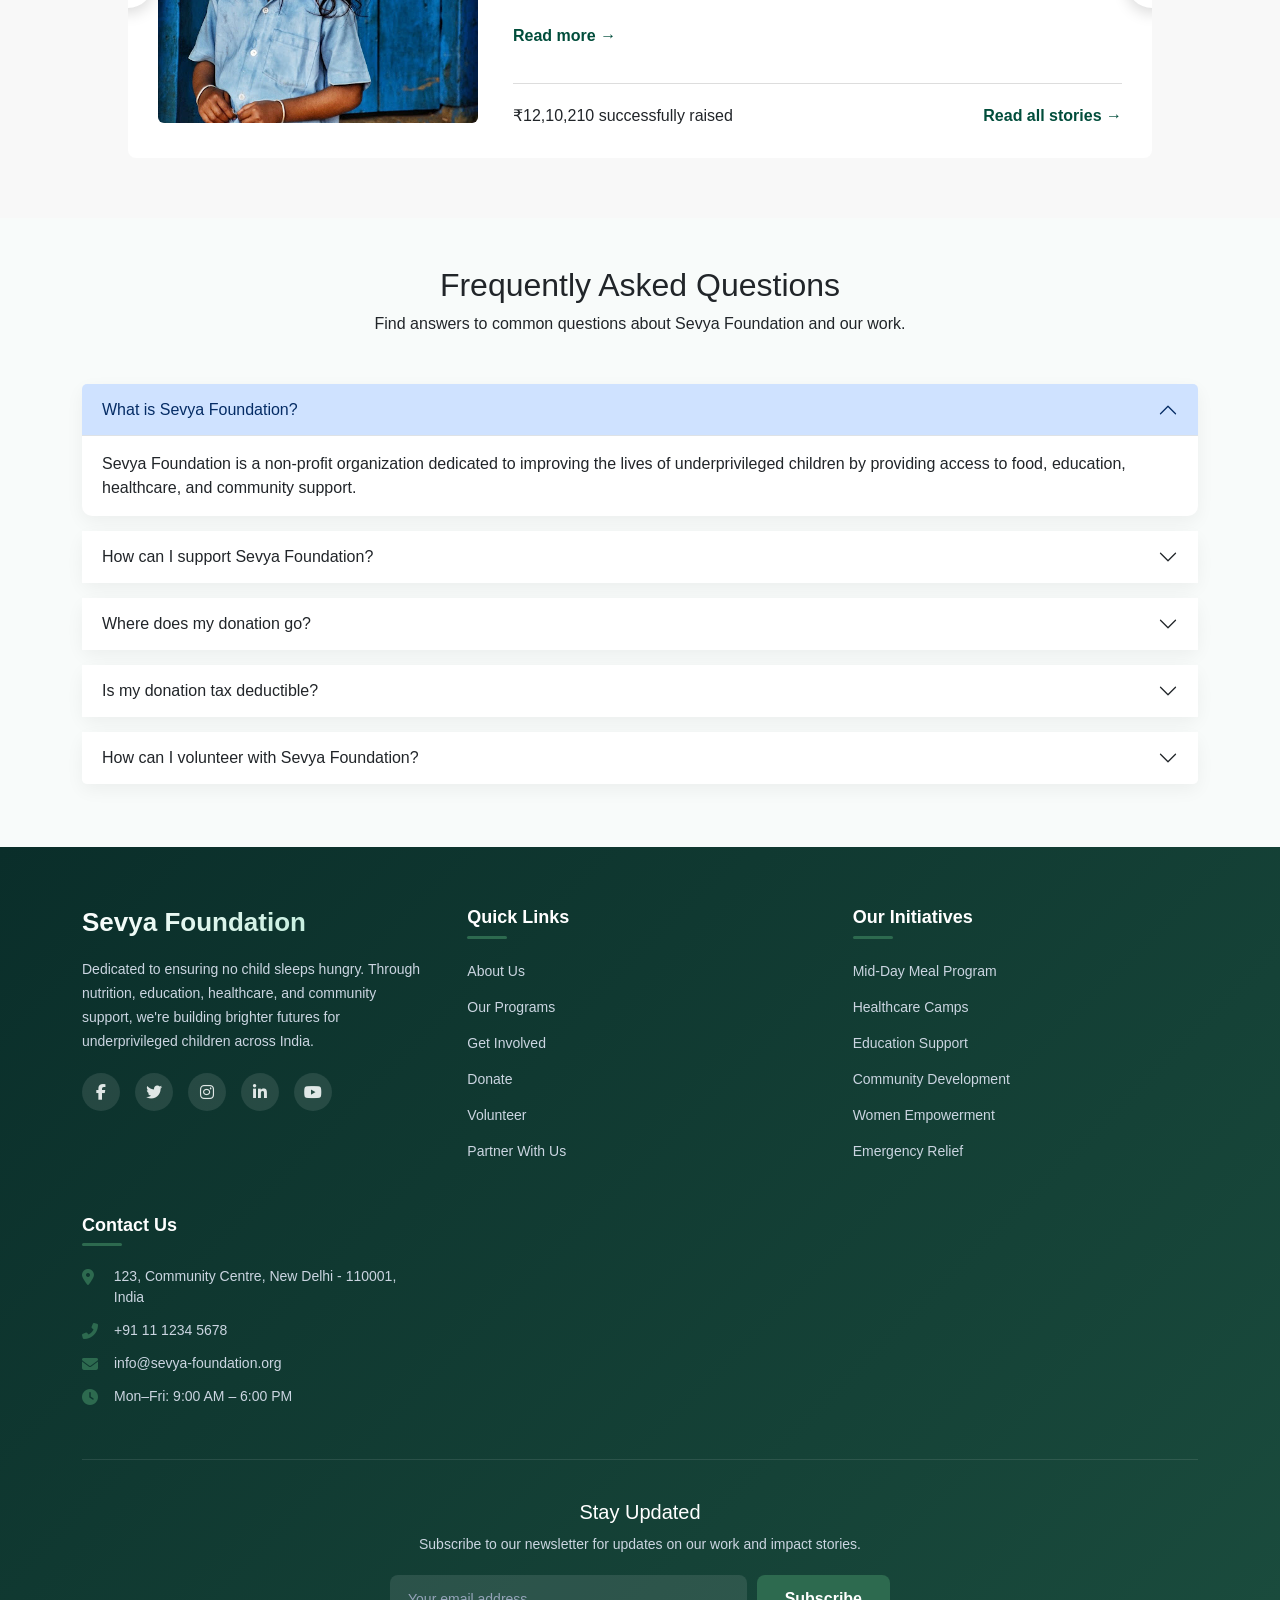
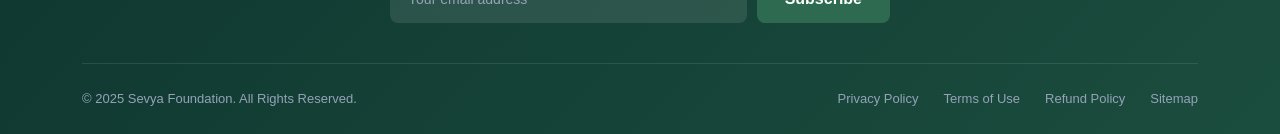
==== commit a21f3146: "My latest changes" ====
--- a/index.html
+++ b/index.html
@@ -63,8 +63,21 @@
     <div class="container">
 
       <!-- Brand / logo -->
-      <a class="navbar-brand fw-bold" href="#">Sevya Foundation</a>
-
+      <!-- <a class="navbar-brand fw-bold" href="#">Sevya Foundation</a> -->
+
+      <a class="navbar-brand fw-bold d-flex align-items-center" href="#">
+
+  <img
+    src="assets/logo.jpeg"
+    alt="Sevya Logo"
+    class="navbar-logo"
+  >
+
+  <span class="ms-2">
+    Sevya Foundation
+  </span>
+
+</a>
       <!-- Mobile hamburger toggle -->
       <button class="navbar-toggler" data-bs-toggle="collapse" data-bs-target="#navbarNav">
         <span class="navbar-toggler-icon"></span>
@@ -83,21 +96,7 @@
         </ul>
       </div>
 
-<!-- Google Translate Widget - Language Switcher -->
-<div id="google_translate_element" style="text-align: right; margin: 10px;"></div>
-
-<script type="text/javascript">
-  function googleTranslateElementInit() {
-    new google.translate.TranslateElement({
-      pageLanguage: 'en',
-      includedLanguages: 'en,hi,bn,te,ta,ml,kn,gu,mr,pa,es,fr,de,zh',
-      layout: google.translate.TranslateElement.InlineLayout.HORIZONTAL,
-      autoDisplay: false
-    }, 'google_translate_element');
-  }
-</script>
-<script type="text/javascript" src="//translate.google.com/translate_a/element.js?cb=googleTranslateElementInit"></script>
-
+    </div>
   </nav>
 
 
@@ -410,6 +409,84 @@
       </div>
     </div>
   </section>
+
+<!-- RECENT IMPACT SECTION -->
+
+<section class="recent-impact-modern">
+
+  <div class="container">
+
+    <div class="impact-wrapper">
+
+      <!-- LEFT CONTENT -->
+
+      <div class="impact-left">
+
+        <span class="impact-small-title">
+          Our Recent Impact
+        </span>
+
+        <h2>
+          Together We Create
+          <span>Brighter Futures</span>
+        </h2>
+
+        <p>
+          Sevya Foundation continues to empower children and
+          underserved communities through education, nutrition,
+          healthcare, environmental awareness, and volunteer-driven
+          social initiatives across India.
+        </p>
+
+        <ul>
+
+          <li>📚 Education kits distributed</li>
+
+          <li>🍱 Hunger relief campaigns completed</li>
+
+          <li>🌱 Environmental sustainability programs</li>
+
+          <li>🏥 Free healthcare awareness camps</li>
+
+        </ul>
+
+        <a href="donate.html" class="impact-btn">
+          Support Our Mission
+        </a>
+
+      </div>
+
+      <!-- RIGHT IMAGES -->
+
+      <div class="impact-right">
+
+        <img
+          src="https://images.unsplash.com/photo-1529390079861-591de354faf5?q=80&w=1200&auto=format&fit=crop"
+          class="img1"
+        >
+
+        <img
+          src="https://images.unsplash.com/photo-1509099836639-18ba1795216d?q=80&w=1200&auto=format&fit=crop"
+          class="img2"
+        >
+
+        <img
+          src="https://images.unsplash.com/photo-1488521787991-ed7bbaae773c?q=80&w=1200&auto=format&fit=crop"
+          class="img3"
+        >
+
+        <img
+          src="https://images.unsplash.com/photo-1466611653911-95081537e5b7?q=80&w=1200&auto=format&fit=crop"
+          class="img4"
+        >
+
+      </div>
+
+    </div>
+
+  </div>
+
+</section>
 
 
   <!-- ============================================================
@@ -559,31 +636,6 @@
     </div>
   </section>
 
-
-
-  <!-----======================================================================
-      JOIN US SECTION
-  ==============================-!>
-<!-- UPCOMING EVENTS SECTION - Modern Card Layout -->
-<section class="events-section">
-  <div class="events-container">
-   <center><h1 class="events-title">Upcoming events</h1> 
-    <h2 class="events-subtitle">Join our upcoming events for contribution</h2> <br> </center>
-
-    <div class="events-grid" id="eventsGrid"></div>
-  </div>
-</section>
-
-<!-- Registration Modal -->
-<div id="registerModal" class="register-modal">
-  <div class="register-modal-content">
-    <span class="register-modal-close">&times;</span>
-    <h3 id="registerModalTitle">Register for Event</h3>
-    <input type="text" id="registerName" placeholder="Full Name">
-    <input type="email" id="registerEmail" placeholder="Email Address">
-    <button id="registerSubmitBtn">Confirm Registration</button>
-  </div>
-</div>
 
   <!-- ============================================================
        11. NARRATIVE SECTION
@@ -1114,97 +1166,6 @@
   <button id="topBtn" title="Back to top">↑</button>
 
 
-
-
-  <!-- ========================================================================================================
-  START: Media Mentions Section
-   =================================================-->
-<link href="https://fonts.googleapis.com/css2?family=Inter:opsz,wght@14..32,400;14..32,500;14..32,600;14..32,700&display=swap" rel="stylesheet">
-<div style="
-  font-family: 'Inter', system-ui, -apple-system, 'Segoe UI', Roboto, Helvetica, sans-serif;
-  max-width: 1200px;
-  margin: 2rem auto;
-  padding: 2rem 1.5rem;
-  background: #ffffff;
-  border-radius: 2rem;
-  box-shadow: 0 8px 30px rgba(0, 0, 0, 0.05);
-  text-align: center;
-">
-  <!-- Heading -->
-  <div style="margin-bottom: 2rem;">
-    <span style="
-      display: inline-block;
-      background: #f0f2f5;
-      padding: 0.3rem 1rem;
-      border-radius: 40px;
-      font-size: 0.75rem;
-      font-weight: 600;
-      letter-spacing: 0.04em;
-      color: #1e293b;
-      text-transform: uppercase;
-    ">As featured in</span>
-    <h2 style="
-      font-size: 1.8rem;
-      font-weight: 700;
-      margin-top: 0.75rem;
-      margin-bottom: 0;
-      color: #0f172a;
-      letter-spacing: -0.01em;
-    ">Media Mentions</h2>
-  </div>
-
-  <!-- Logo Grid -->
-  <div style="
-    display: flex;
-    flex-wrap: wrap;
-    justify-content: center;
-    align-items: center;
-    gap: 2.5rem;
-    row-gap: 2rem;
-  ">
-    <!-- THE TIMES OF INDIA -->
-    <div style="
-      flex: 0 0 auto;
-      min-width: 140px;
-      padding: 0.75rem 1.2rem;
-      background: #fafbfc;
-      border-radius: 1.25rem;
-      transition: all 0.2s ease;
-    ">
-      <div style="font-weight: 800; font-size: 1.25rem; letter-spacing: -0.3px; color: #1e293b;">THE TIMES<br>OF INDIA</div>
-      <div style="font-size: 0.65rem; color: #7c4d1e; margin-top: 6px; font-weight: 500;">▲ INDIA'S LEADING DAILY</div>
-    </div>
-
-    <!-- CNBC -->
-    <div style="
-      flex: 0 0 auto;
-      min-width: 140px;
-      padding: 0.75rem 1.2rem;
-      background: #fafbfc;
-      border-radius: 1.25rem;
-    ">
-      <div style="font-weight: 800; font-size: 1.6rem; letter-spacing: -0.5px; background: linear-gradient(135deg, #0b2b40, #1a5d7d); -webkit-background-clip: text; background-clip: text; color: transparent;">CNBC</div>
-      <div style="font-size: 0.65rem; color: #0b2b40; font-weight: 500;">TV18 • BUSINESS NEWS</div>
-    </div>
-
-    <!-- ZEENEWS -->
-    <div style="
-      flex: 0 0 auto;
-      min-width: 140px;
-      padding: 0.75rem 1.2rem;
-      background: #fafbfc;
-      border-radius: 1.25rem;
-    ">
-      <div style="font-weight: 800; font-size: 1.45rem; letter-spacing: -0.5px; color: #bd2b2b;">ZEE</div>
-      <div style="font-weight: 700; font-size: 1rem; letter-spacing: -0.2px; color: #bd2b2b;">NEWS</div>
-      <div style="font-size: 0.6rem; color: #4b5563; margin-top: 6px;">सत्यम शिवम सुंदरम</div>
-    </div>
-  </div>
-</div>
-<!-- END: Media Mentions Section -->
-
-
-
   <!-- ============================================================
        16. FOOTER
   ============================================================ -->
@@ -1309,7 +1270,6 @@
   </footer>
 
 
-
   <!-- ============================================================
        17. CHATBOT WIDGET
        Toggle visibility via #chat-toggle button; logic in chatbot.js
@@ -1348,9 +1308,6 @@
   </div><!-- end #chat-widget -->
 
 
-
-
-
   <!-- ============================================================
        18. SCRIPTS
        Bootstrap loaded once (duplicate removed from original)
--- a/style.css
+++ b/style.css
@@ -2397,359 +2397,366 @@
   }
 }
 
-
-
- /* <!--------------------------------------------------------------------------- */
-        /* MEDIA SECTION  */
-        /* --------------------------------------------------------------------------------------> */
-    /* media-mentions.css - Media Mentions Section Styles */
-
-.media-mentions-wrapper {
-  font-family: 'Segoe UI', Roboto, 'Helvetica Neue', sans-serif;
-  max-width: 1100px;
-  margin: 2rem auto;
-  padding: 2rem 1rem;
-  background: white;
-  border-radius: 2rem;
-  text-align: center;
-  box-shadow: 0 5px 20px rgba(0, 0, 0, 0.03);
-}
-
-.media-mentions-title {
-  font-size: 0.85rem;
-  font-weight: 600;
-  letter-spacing: 0.08em;
-  text-transform: uppercase;
-  color: #888;
-  margin-bottom: 1.5rem;
-}
-
-.media-mentions-grid {
-  display: flex;
-  flex-wrap: wrap;
-  justify-content: center;
-  align-items: center;
-  gap: 3rem;
-  row-gap: 1.5rem;
-}
-
-.media-item {
-  flex: 0 0 auto;
-  text-align: center;
-}
-
-/* Individual brand styles */
-.times-of-india {
-  font-weight: 700;
-  font-size: 1.1rem;
-  letter-spacing: -0.3px;
-  color: #1a1a2e;
-  line-height: 1.3;
-}
-
-.times-of-india span {
-  font-weight: 300;
-  font-size: 0.7rem;
-  display: block;
-  color: #999;
-  letter-spacing: 0.5px;
-}
-
-.dinesh-market {
-  font-size: 1.2rem;
-  font-weight: 600;
-  color: #2c3e50;
-  line-height: 1.2;
-}
-
-.dinesh-market span {
-  font-size: 0.7rem;
-  font-weight: 400;
-  color: #999;
-  display: block;
-  margin-top: 4px;
-}
-
-.cnbc {
-  font-weight: 800;
-  font-size: 1.3rem;
-  letter-spacing: -0.5px;
-  color: #0b2b40;
-}
-
-.zeenews {
-  font-weight: 800;
-  font-size: 1.2rem;
-  letter-spacing: -0.3px;
-  color: #bd2b2b;
-}
-
-/* Responsive */
-@media (max-width: 640px) {
-  .media-mentions-grid {
-    gap: 1.8rem;
+.navbar-logo{
+  width:40px;
+  height:40px;
+  object-fit:contain;
+}
+
+.custom-navbar{
+  padding:10px 0;
+}
+.navbar-brand{
+  display:flex;
+  align-items:center;
+  gap:10px;
+}
+
+/* =========================
+   MODERN IMPACT SECTION
+========================= */
+
+.recent-impact-modern{
+
+  padding:100px 20px;
+
+  background:#f9fcfa;
+
+}
+
+.impact-wrapper{
+
+  display:flex;
+
+  align-items:center;
+
+  justify-content:space-between;
+
+  gap:60px;
+
+}
+
+/* LEFT */
+
+.impact-left{
+
+  flex:1;
+
+}
+
+.impact-small-title{
+
+  color:#2e7d32;
+
+  font-weight:700;
+
+  font-size:18px;
+
+}
+
+.impact-left h2{
+
+  font-size:58px;
+
+  font-weight:800;
+
+  line-height:1.2;
+
+  margin:20px 0;
+
+  color:#1d1d1d;
+
+}
+
+.impact-left h2 span{
+
+  color:#f4b400;
+
+}
+
+.impact-left p{
+
+  color:#666;
+
+  line-height:1.9;
+
+  margin-bottom:25px;
+
+  font-size:17px;
+
+}
+
+.impact-left ul{
+
+  padding-left:0;
+
+  list-style:none;
+
+  margin-bottom:35px;
+
+}
+
+.impact-left ul li{
+
+  margin-bottom:15px;
+
+  font-size:17px;
+
+  color:#333;
+
+}
+
+.impact-btn{
+
+  display:inline-block;
+
+  padding:14px 32px;
+
+  background:#f4b400;
+
+  color:black;
+
+  text-decoration:none;
+
+  border-radius:10px;
+
+  font-weight:700;
+
+  transition:0.3s;
+
+}
+
+.impact-btn:hover{
+
+  background:#e2a300;
+
+  transform:translateY(-3px);
+
+}
+
+/* RIGHT IMAGES */
+
+.impact-right{
+
+  flex:1;
+
+  position:relative;
+
+  min-height:650px;
+
+}
+
+.impact-right img{
+
+  position:absolute;
+
+  object-fit:cover;
+
+  border-radius:18px;
+
+  box-shadow:0 12px 35px rgba(0,0,0,0.12);
+
+  transition:0.4s;
+
+}
+
+.impact-right img:hover{
+
+  transform:scale(1.04);
+
+}
+
+/* IMAGE POSITIONS */
+
+.img1{
+
+  width:330px;
+
+  height:250px;
+
+  top:0;
+
+  right:120px;
+
+}
+
+.img2{
+
+  width:220px;
+
+  height:260px;
+
+  top:40px;
+
+  right:-10px;
+
+}
+
+.img3{
+
+  width:240px;
+
+  height:230px;
+
+  bottom:120px;
+
+  left:0;
+
+}
+
+.img4{
+
+  width:320px;
+
+  height:240px;
+
+  bottom:0;
+
+  right:70px;
+
+}
+
+/* RESPONSIVE */
+
+@media(max-width:992px){
+
+  .impact-wrapper{
+
+    flex-direction:column;
+
   }
-  
-  .media-mentions-wrapper {
-    margin: 1rem auto;
-    padding: 1.5rem 0.8rem;
+
+  .impact-left h2{
+
+    font-size:42px;
+
   }
-}
-
-
-
-
-/* Style the Google Translate widget */
-#google_translate_element {
-  position: relative;
-  z-index: 999;
-}
-
-/* Hide Google's default branding (optional but cleaner) */
-.goog-te-gadget {
-  font-family: 'Segoe UI', system-ui, sans-serif !important;
-  font-size: 14px !important;
-}
-
-.goog-te-gadget-simple {
-  background-color: #f5f5f5 !important;
-  border: 1px solid #ddd !important;
-  border-radius: 30px !important;
-  padding: 6px 12px !important;
-  cursor: pointer;
-}
-
-.goog-te-gadget-simple:hover {
-  background-color: #e8e8e8 !important;
-}
-
-/* Fix for floating translate bar (optional) */
-.goog-te-banner-frame.skiptranslate {
-  display: none !important;
-}
-
-body {
-  top: 0px !important;
-}
-
-
-
-/** 
-//
-/* ── Events Section ── */
-.events-section {
-  padding: 3rem 2rem;
-  background: #f5f5f5;
-  font-family: 'Segoe UI', sans-serif;
-}
-.events-container {
-  max-width: 1100px;
-  margin: 0 auto;
-}
-.events-header {
-  text-align: center;
-  margin-bottom: 2.5rem;
-}
-.events-header .sup-label {
-  font-size: 13px;
-  color: #888;
-  letter-spacing: 0.06em;
-  margin-bottom: 8px;
-}
-.events-title {
-  font-size: 20px;
-  font-weight: 800;
-  color: #11111134;
-  line-height: 1.25;
-  margin-bottom: 6px;
-}
-.events-title .highlight {
-  background: #FFD84D;
-  padding: 0 5px;
-  border-radius: 3px;
-}
-.events-subtitle {
-  font-size: 40px;
-  font-weight: 1000;
-  color: #010101eb;
-}
-
-/* ── Two-column grid ── */
-.events-grid {
-  display: grid;
-  grid-template-columns: 1fr 1fr;
-  gap: 20px;
-  align-items: start;
-}
-
-/* ── Featured (left) card ── */
-.featured-card {
-  border: 1px solid #eee;
-  border-radius: 14px;
-  overflow: hidden;
-  background: #fff;
-  display: flex;
-  flex-direction: column;
-}
-.featured-card .event-img {
-  width: 100%;
-  height: 220px;
-  object-fit: cover;
-  display: block;
-}
-.featured-body {
-  padding: 18px 20px;
-}
-.event-tag {
-  font-size: 12px;
-  font-weight: 700;
-  color: #D85A30;
-  margin-bottom: 4px;
-}
-.feat-title-row {
-  display: flex;
-  justify-content: space-between;
-  align-items: flex-start;
-  gap: 10px;
-  margin-bottom: 8px;
-}
-.feat-title-row h3 {
-  font-size: 17px;
-  font-weight: 800;
-  color: #111;
-  line-height: 1.3;
-  flex: 1;
-}
-.feat-desc {
-  font-size: 13px;
-  color: #666;
-  line-height: 1.6;
-  margin-bottom: 14px;
-}
-.feat-meta {
-  display: flex;
-  gap: 20px;
-  margin-bottom: 16px;
-}
-
-/* ── Date blob (orange badge) ── */
-.date-blob {
-  min-width: 52px;
-  text-align: center;
-  background: linear-gradient(145deg, #FFB347, #D85A30);
-  border-radius: 12px 12px 12px 4px;
-  padding: 6px 8px;
-  flex-shrink: 0;
-}
-.date-blob .day { font-size: 18px; font-weight: 900; color: #fff; line-height: 1; }
-.date-blob .mon { font-size: 10px; font-weight: 700; color: rgba(255,255,255,.85); text-transform: uppercase; }
-
-.side-blob {
-  min-width: 46px;
-  text-align: center;
-  background: linear-gradient(145deg, #FFB347, #D85A30);
-  border-radius: 10px 10px 10px 3px;
-  padding: 5px 7px;
-  flex-shrink: 0;
-}
-.side-blob .day { font-size: 15px; font-weight: 900; color: #fff; line-height: 1; }
-.side-blob .mon { font-size: 9px; font-weight: 700; color: rgba(255,255,255,.85); text-transform: uppercase; }
-
-/* ── Meta row (location / time) ── */
-.meta-item {
-  display: flex;
-  align-items: center;
-  gap: 5px;
-  font-size: 12px;
-  color: #555;
-}
-.meta-item .ml { font-size: 10px; color: #aaa; display: block; }
-.meta-item .mv { font-size: 12px; color: #333; font-weight: 600; }
-
-/* ── Join / Register button ── */
-.btn-join {
-  display: block;
-  width: 100%;
-  background: #0c322d;
-  color: #fff;
-  border: none;
-  padding: 11px;
-  border-radius: 8px;
-  font-size: 13px;
-  font-weight: 700;
-  cursor: pointer;
-  letter-spacing: 0.03em;
-  transition: background 0.18s;
-}
-.btn-join:hover { background: #b84920; }
-
-/* ── Side (right) cards ── */
-.side-cards {
-  display: flex;
-  flex-direction: column;
-  gap: 12px;
-}
-.side-card {
-  border: 1px solid #eee;
-  border-radius: 14px;
-  padding: 16px 18px;
-  background: #fff;
-  display: flex;
-  gap: 14px;
-  align-items: flex-start;
-  cursor: pointer;
-  transition: border-color 0.18s;
-}
-.side-card:hover { border-color: #D85A30; }
-.side-card-body { flex: 1; min-width: 0; }
-.side-tag { font-size: 11px; font-weight: 700; color: #D85A30; margin-bottom: 3px; }
-.side-title { font-size: 14px; font-weight: 800; color: #111; margin-bottom: 5px; line-height: 1.3; }
-.side-desc {
-  font-size: 12px; color: #777; line-height: 1.5; margin-bottom: 10px;
-  display: -webkit-box; ; -webkit-box-orient: vertical; overflow: hidden;
-}
-.side-meta { display: flex; gap: 16px; }
-.side-meta-item { display: flex; align-items: center; gap: 4px; font-size: 11px; color: #555; }
-.side-meta-item .ml { font-size: 10px; color: #aaa; display: block; }
-.side-meta-item .mv { font-size: 11px; color: #333; font-weight: 600; }
-
-/* ── Modal ── */
-.register-modal {
-  display: none;
-  position: fixed;
-  inset: 0;
-  background: rgba(0,0,0,.45);
-  z-index: 1000;
-  align-items: center;
-  justify-content: center;
-}
-.register-modal.open { display: flex; }
-.register-modal-content {
-  background: #fff;
-  border-radius: 16px;
-  padding: 28px;
-  width: 380px;
-  max-width: 90vw;
-  position: relative;
-}
-.register-modal-content h3 { font-size: 17px; font-weight: 800; color: #111; margin-bottom: 18px; }
-.register-modal-content input {
-  display: block; width: 100%; border: 1px solid #ddd; border-radius: 8px;
-  padding: 10px 12px; font-size: 13px; margin-bottom: 12px; outline: none; transition: border-color .15s;
-}
-.register-modal-content input:focus { border-color: #D85A30; }
-.register-modal-content #registerSubmitBtn {
-  background: #111; color: #fff; border: none; width: 100%;
-  padding: 12px; border-radius: 8px; font-size: 13px; font-weight: 700; cursor: pointer; transition: background .18s;
-}
-.register-modal-content #registerSubmitBtn:hover { background: #333; }
-.register-modal-close {
-  position: absolute; top: 16px; right: 18px;
-  font-size: 22px; cursor: pointer; color: #aaa; line-height: 1;
-}
-.register-modal-close:hover { color: #111; }
-
-/* ── Responsive ── */
-@media (max-width: 700px) {
-  .events-grid { grid-template-columns: 1fr; }
-}+
+  .impact-right{
+
+    width:100%;
+
+    min-height:700px;
+
+  }
+
+}
+
+@media(max-width:768px){
+
+  .impact-right{
+
+    min-height:600px;
+
+  }
+
+  .img1{
+
+    width:220px;
+    height:180px;
+
+  }
+
+  .img2{
+
+    width:170px;
+    height:190px;
+
+  }
+
+  .img3{
+
+    width:170px;
+    height:170px;
+
+  }
+
+  .img4{
+
+    width:220px;
+    height:180px;
+
+  }
+
+}
+
+/* RESPONSIVE */
+
+@media(max-width:992px){
+
+  .impact-main-title{
+
+    font-size:42px;
+
+  }
+
+}
+
+@media(max-width:768px){
+
+  .recent-impact-section{
+
+    padding:80px 15px;
+
+  }
+
+  .impact-main-title{
+
+    font-size:34px;
+
+  }
+
+  .impact-subtitle{
+
+    font-size:16px;
+
+    margin-bottom:50px;
+
+  }
+
+  .impact-content h3{
+
+    font-size:24px;
+
+  }
+
+}
+
+@media(max-width:480px){
+
+  .impact-grid{
+
+    gap:25px;
+
+  }
+
+  .impact-card{
+
+    border-radius:22px;
+
+  }
+
+  .impact-card img{
+
+    height:220px;
+
+  }
+
+  .impact-content{
+
+    padding:22px;
+
+  }
+
+}
+
+@media(max-width:768px){
+
+  .impact-grid{
+
+    grid-template-columns:1fr;
+
+  }
+
+}
+
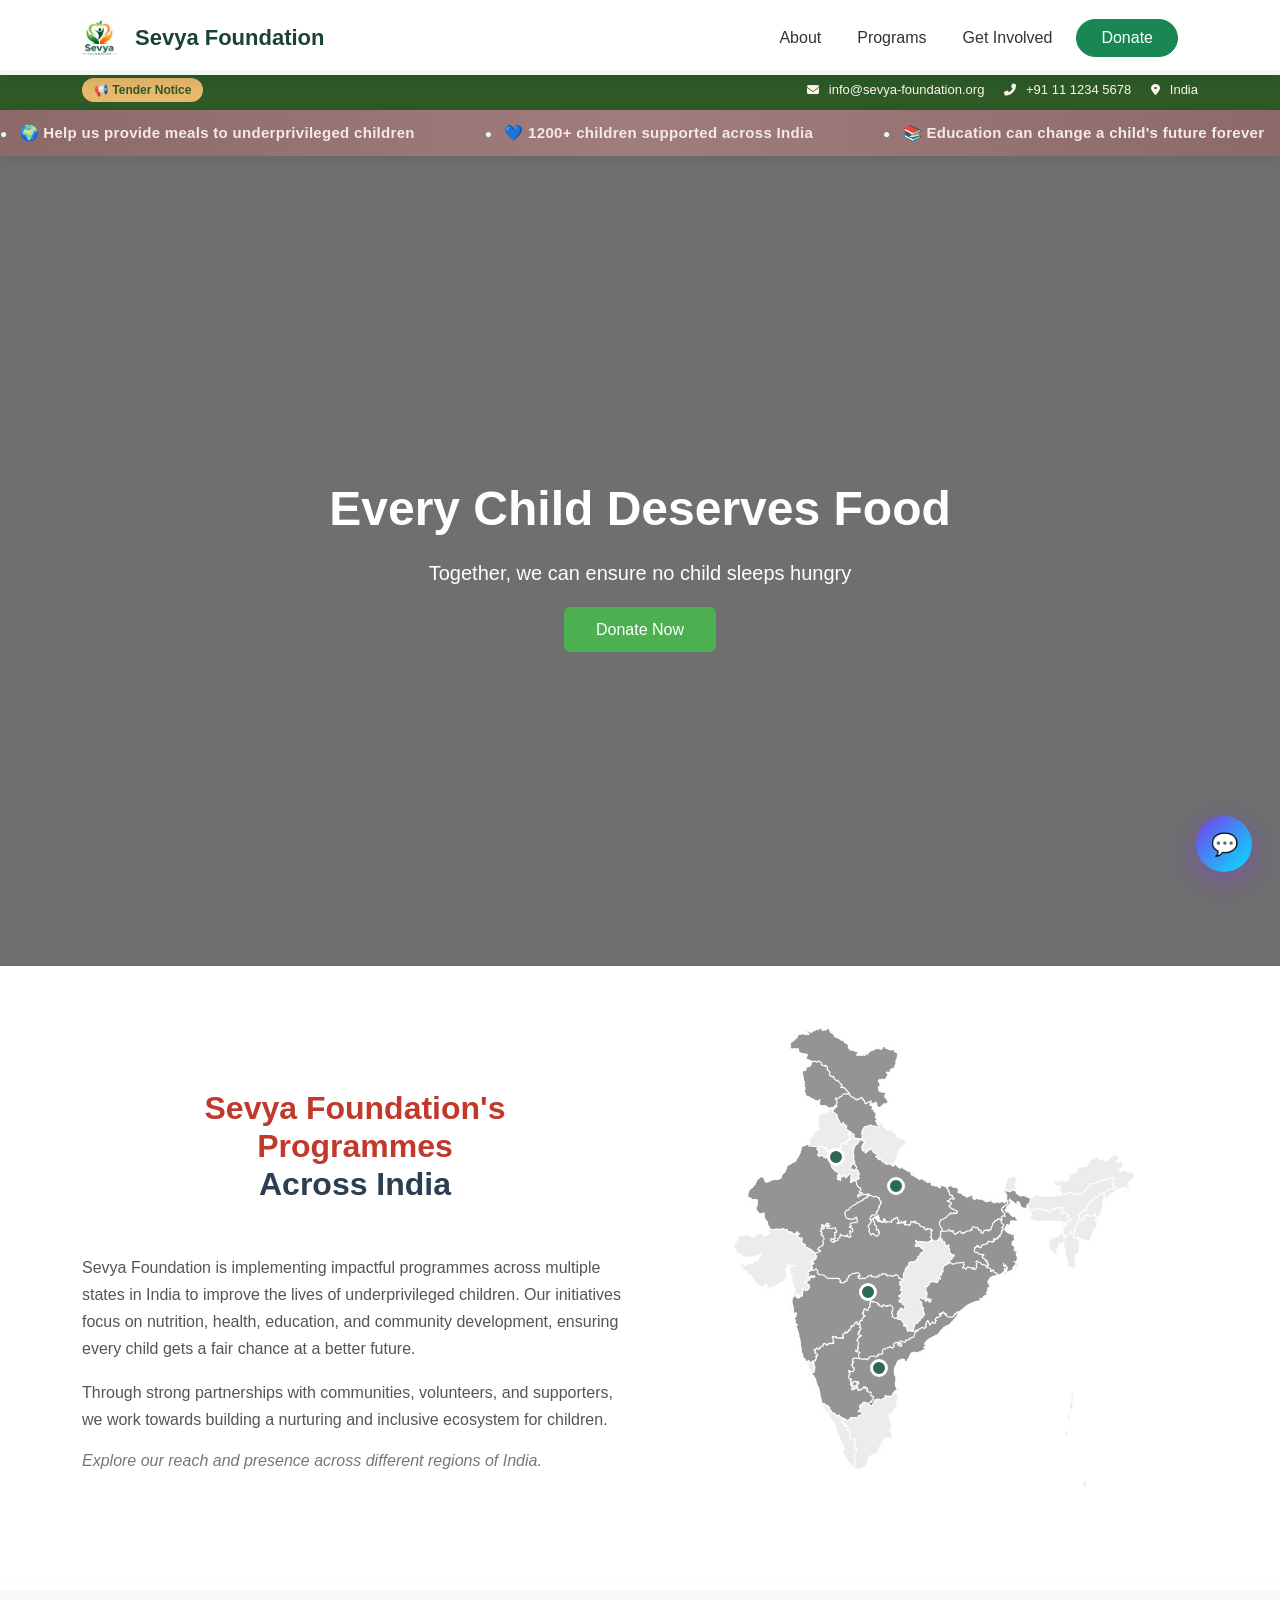
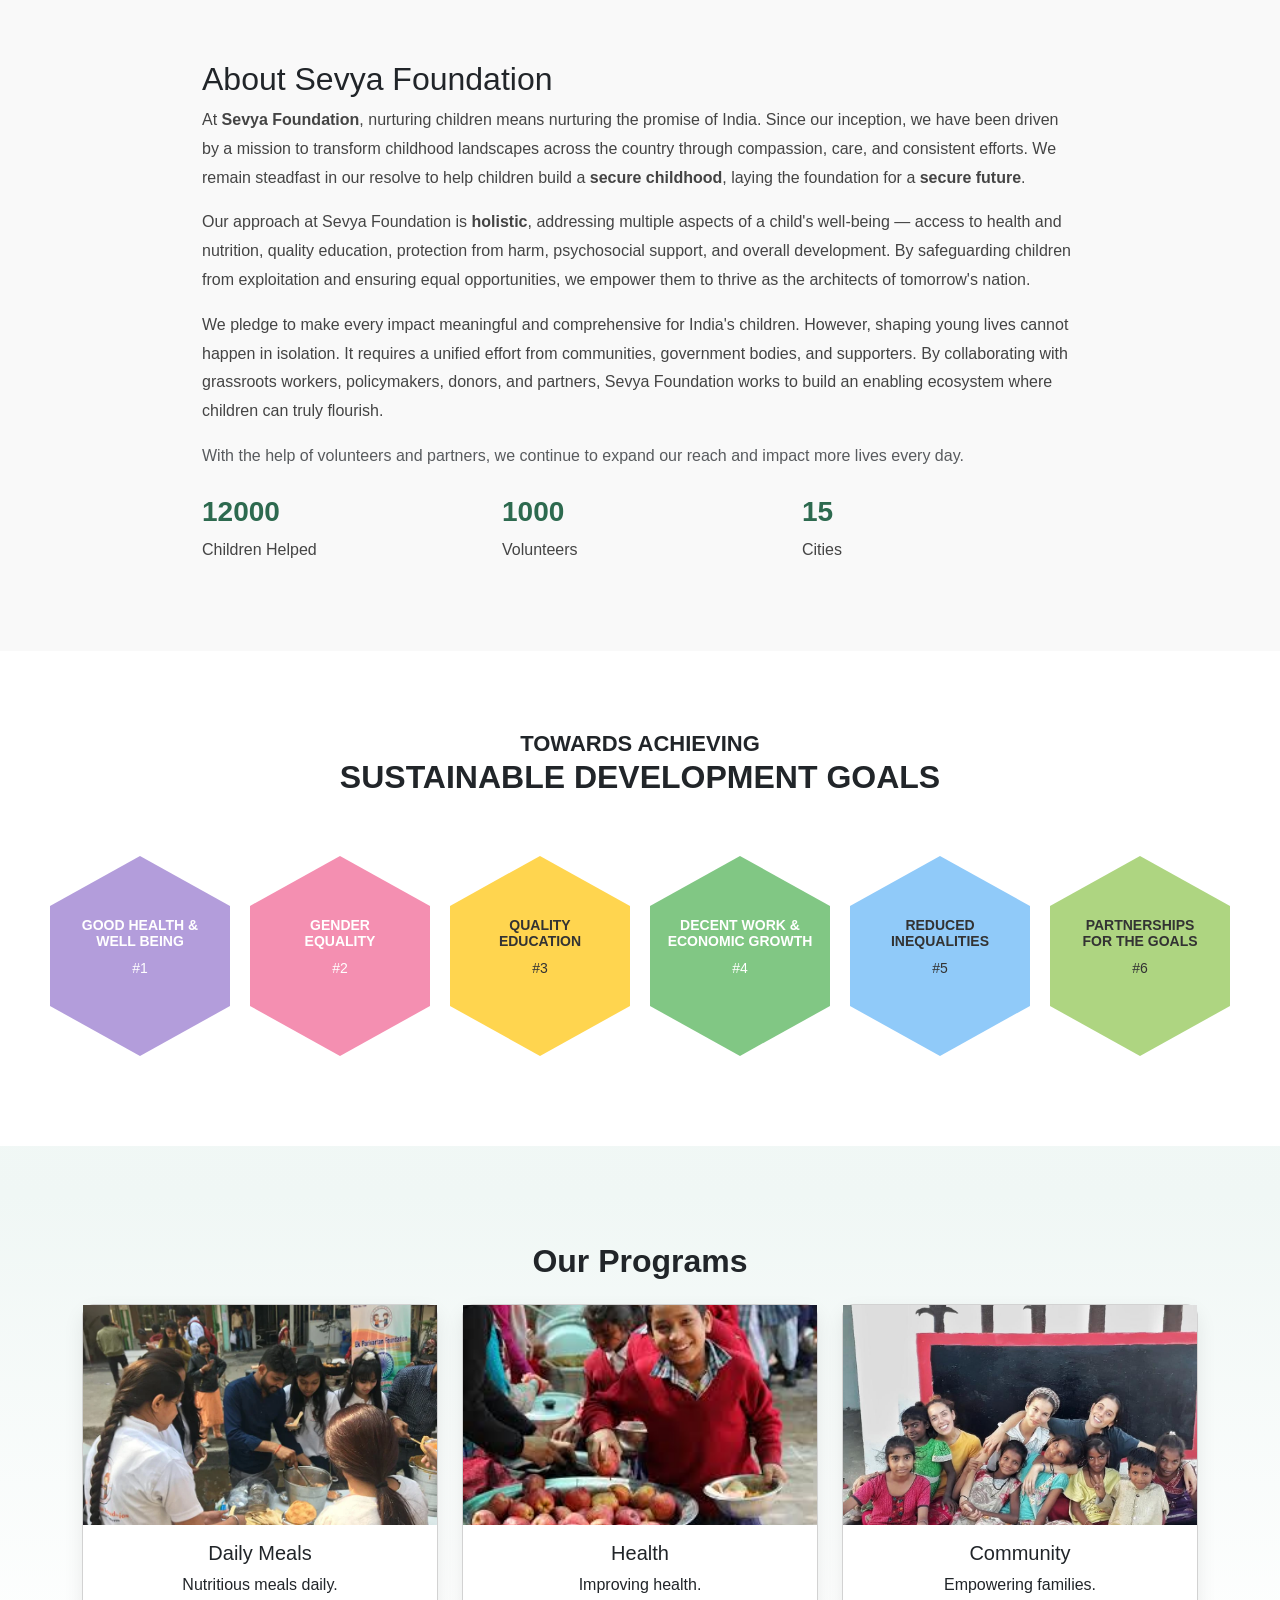
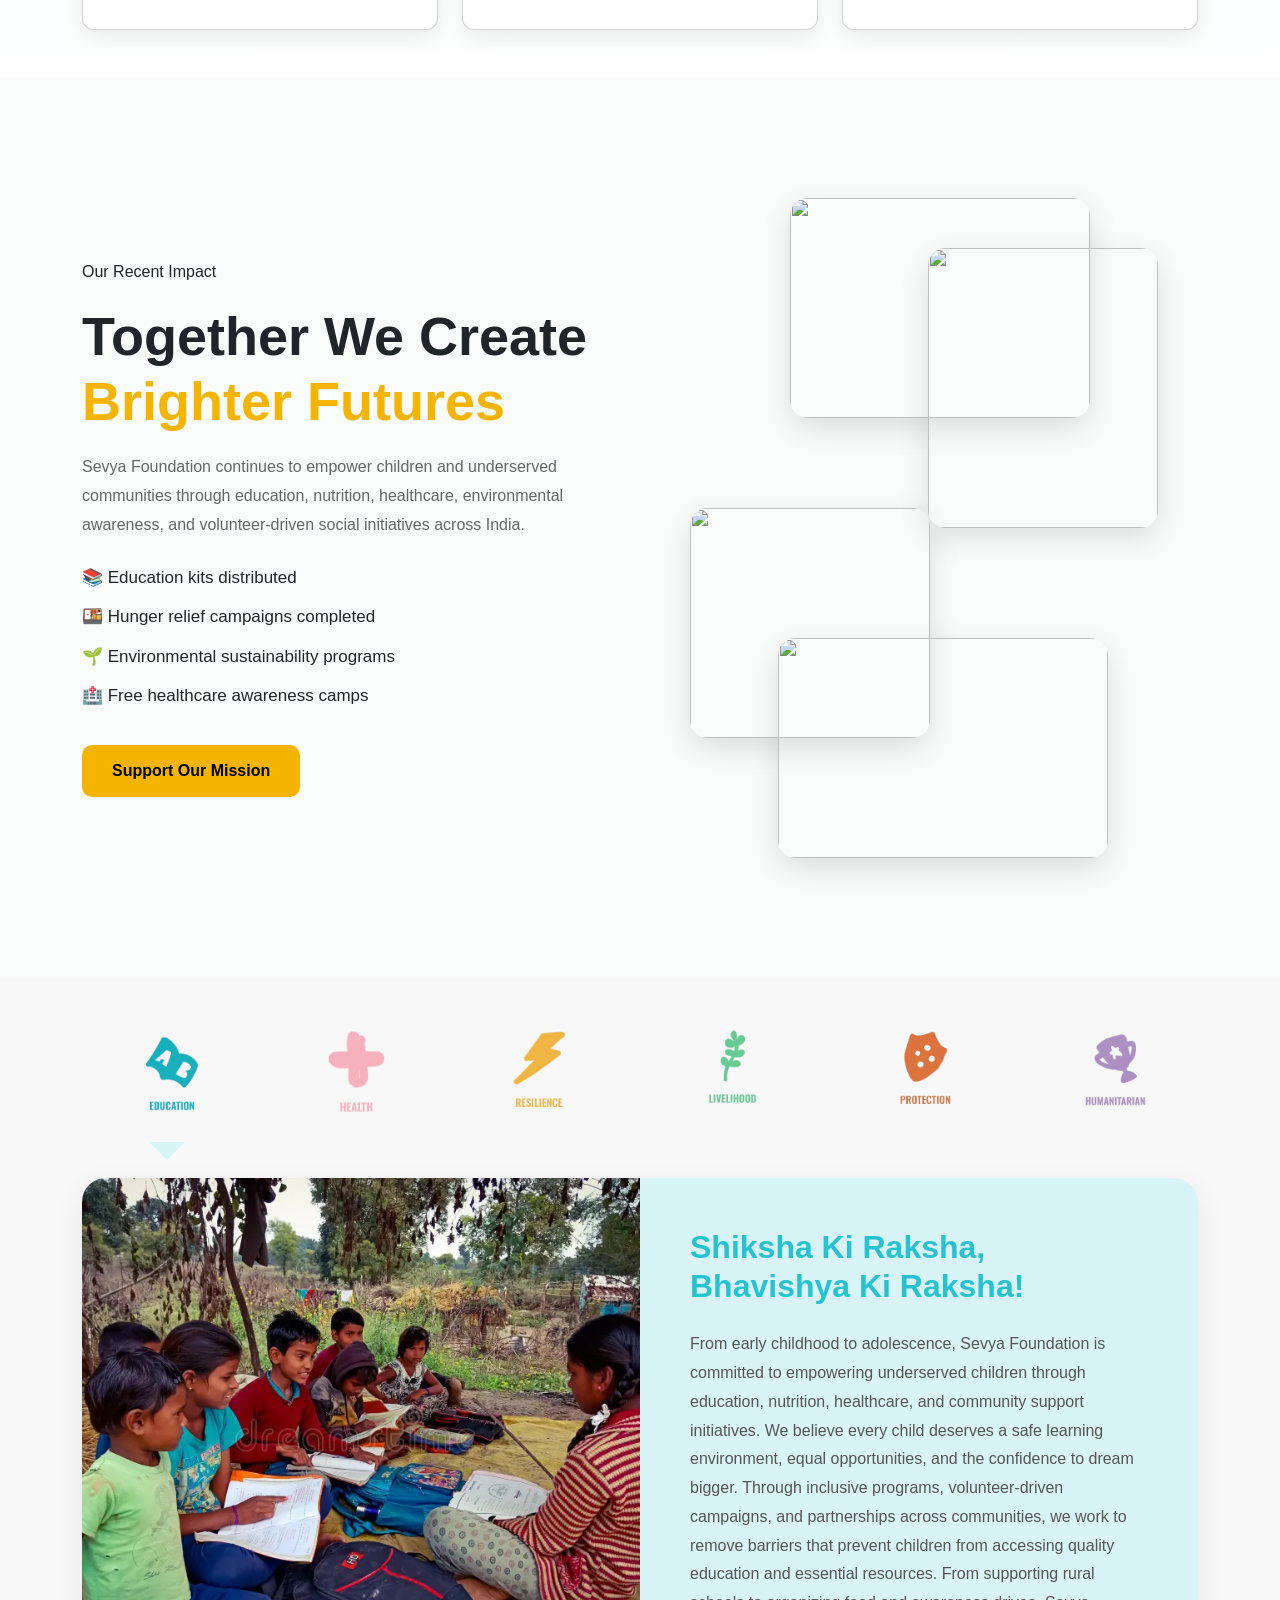
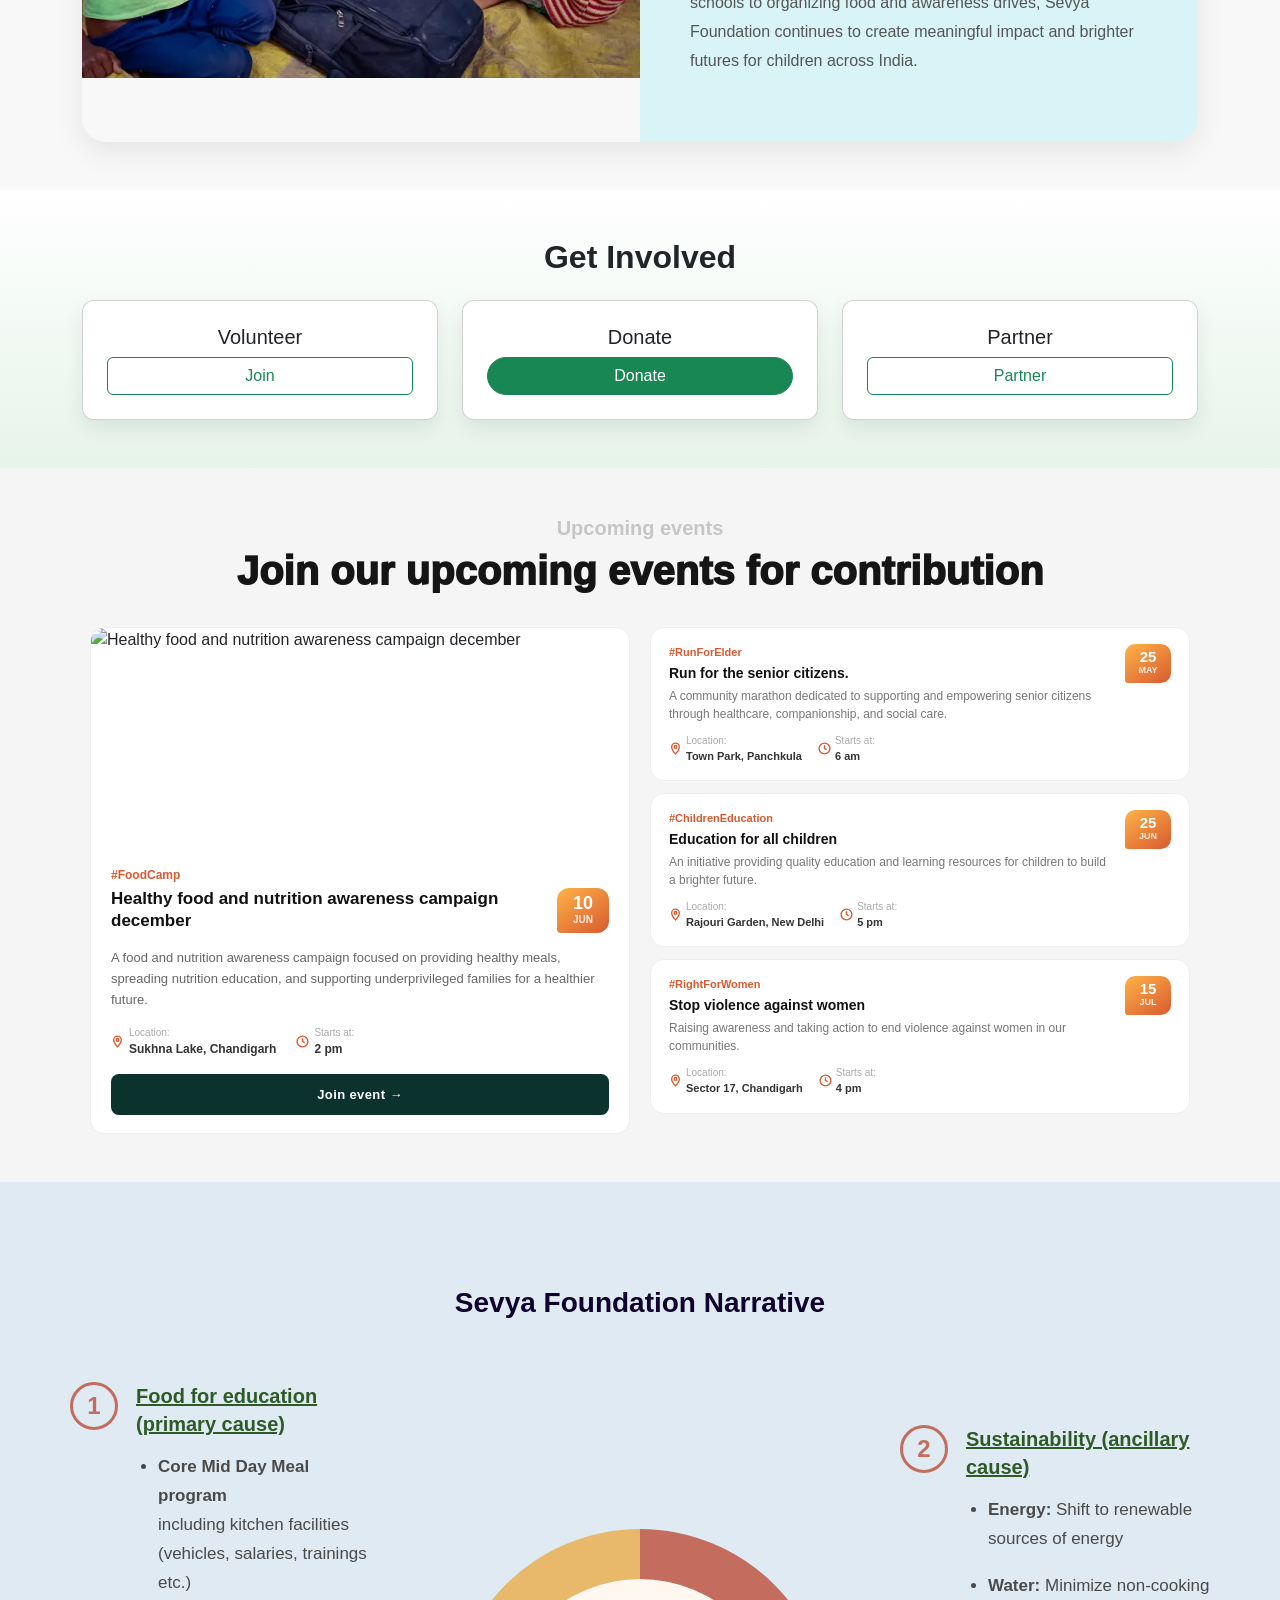
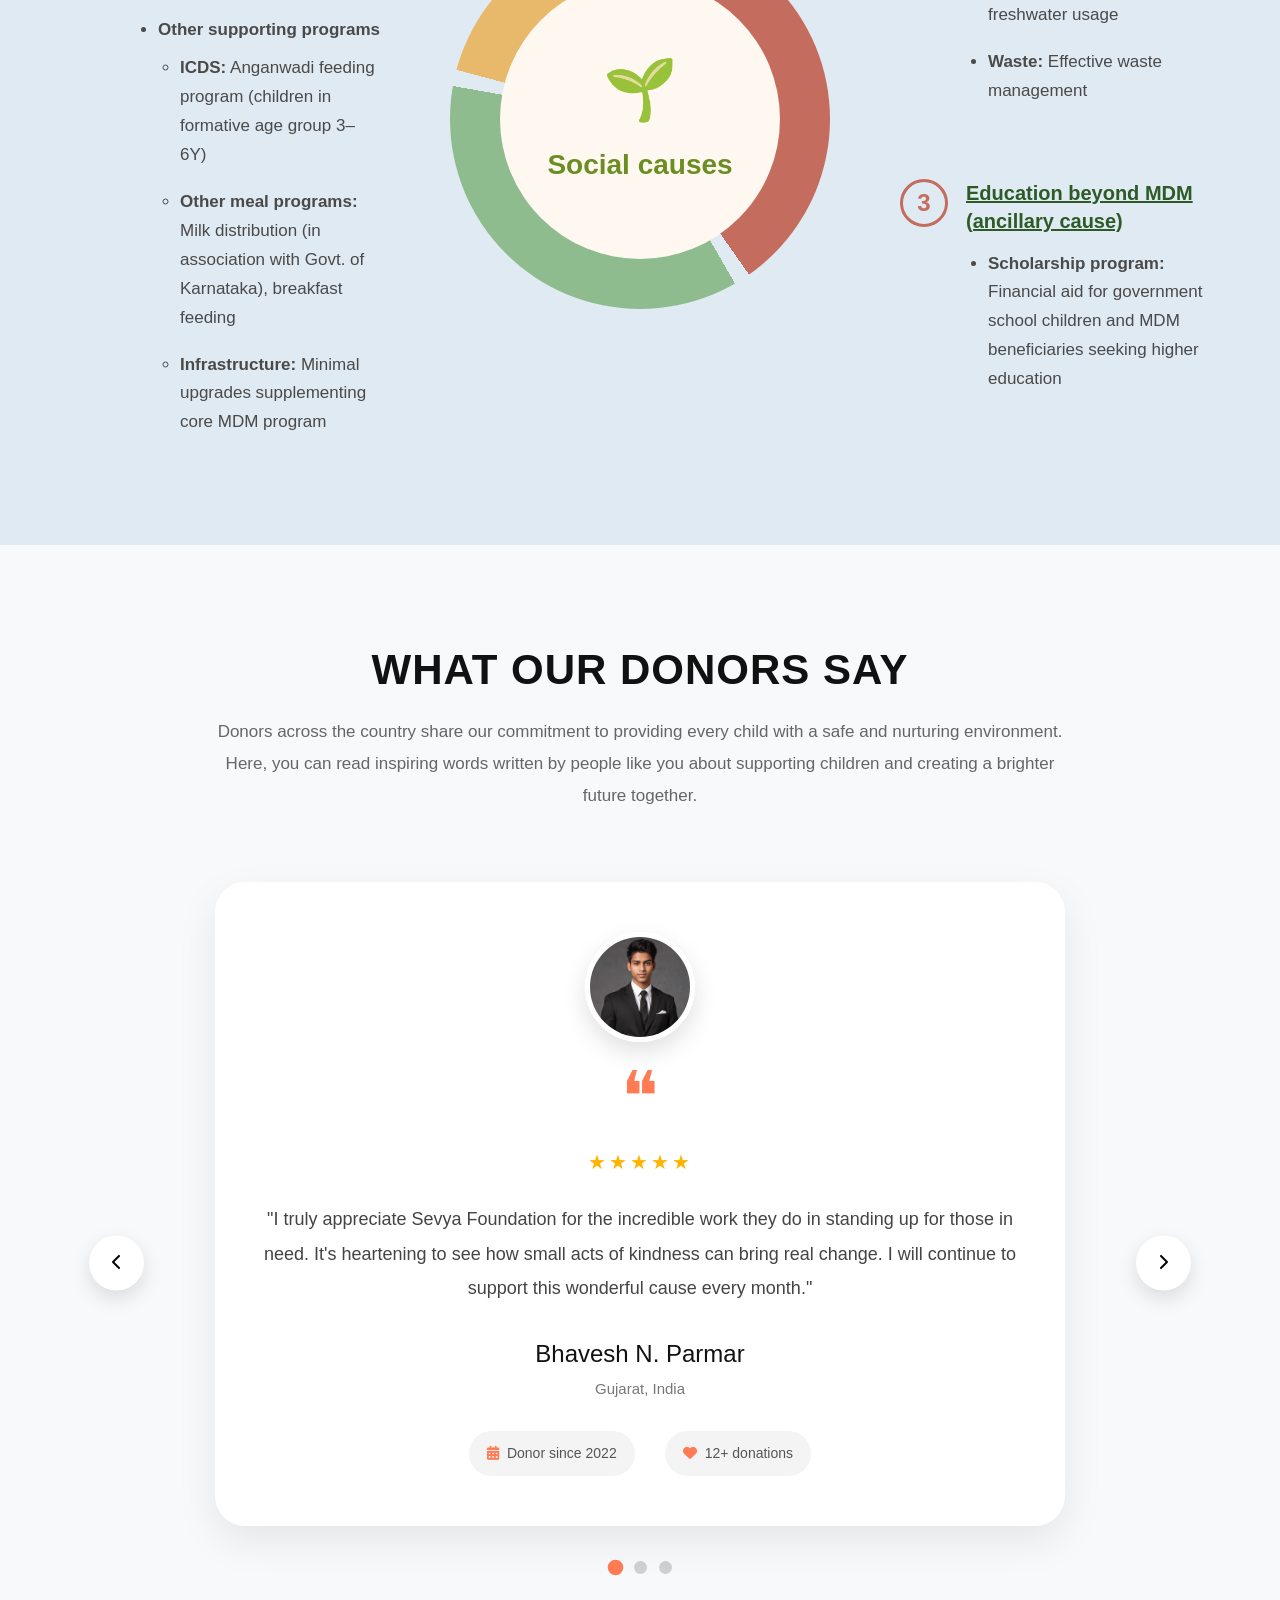
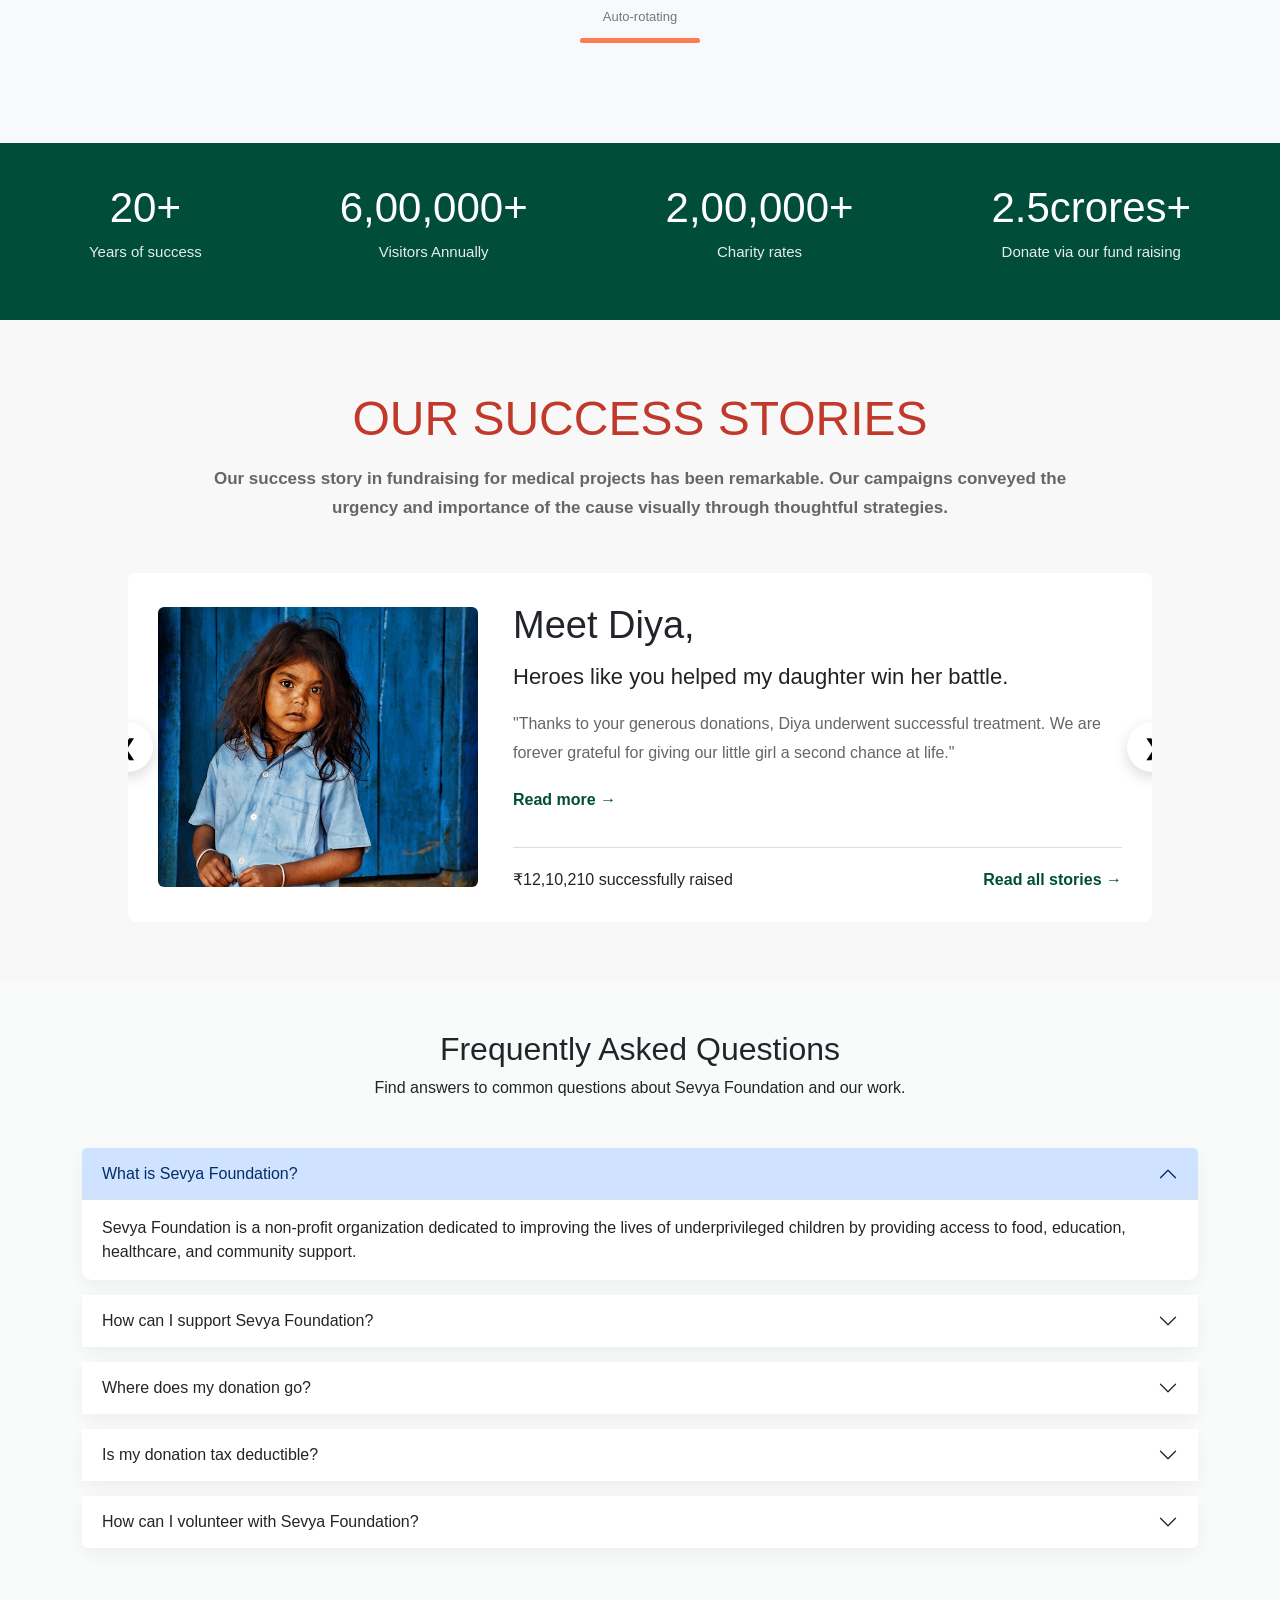
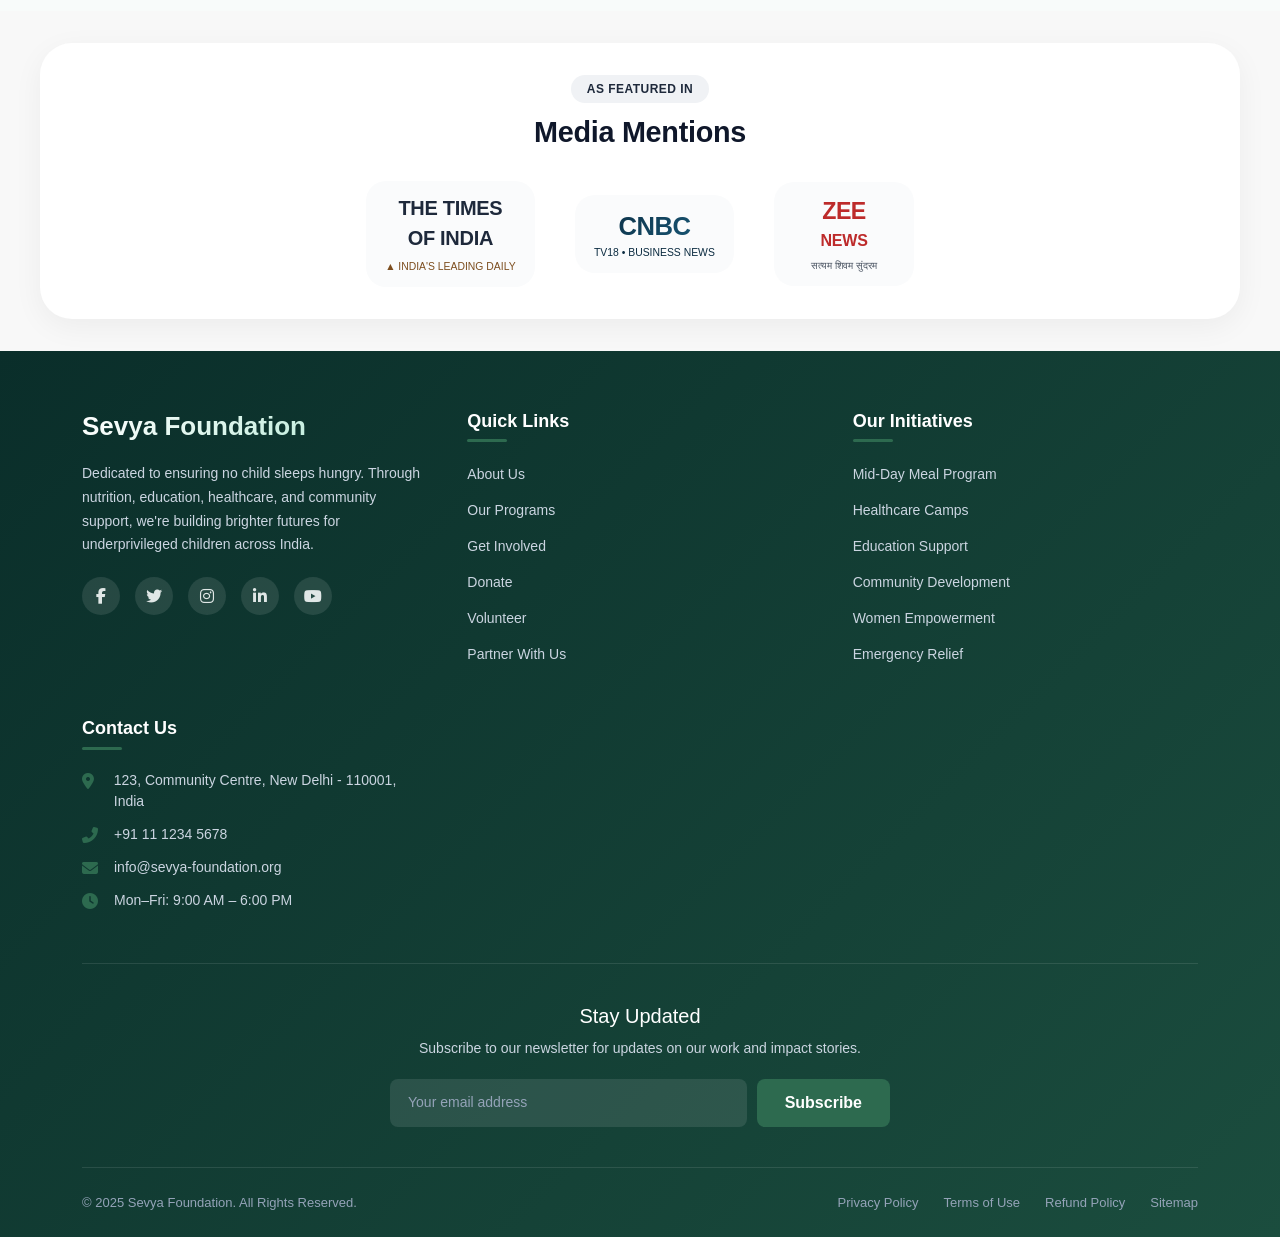
==== commit 6a394fbd: "new feature added" ====
--- a/index.html
+++ b/index.html
@@ -96,7 +96,21 @@
         </ul>
       </div>
 
-    </div>
+<!-- Google Translate Widget - Language Switcher -->
+<div id="google_translate_element" style="text-align: right; margin: 10px;"></div>
+
+<script type="text/javascript">
+  function googleTranslateElementInit() {
+    new google.translate.TranslateElement({
+      pageLanguage: 'en',
+      includedLanguages: 'en,hi,bn,te,ta,ml,kn,gu,mr,pa,es,fr,de,zh',
+      layout: google.translate.TranslateElement.InlineLayout.HORIZONTAL,
+      autoDisplay: false
+    }, 'google_translate_element');
+  }
+</script>
+<script type="text/javascript" src="//translate.google.com/translate_a/element.js?cb=googleTranslateElementInit"></script>
+
   </nav>
 
 
@@ -636,6 +650,31 @@
     </div>
   </section>
 
+
+
+  <!-----======================================================================
+      JOIN US SECTION
+  ==============================-!>
+<!-- UPCOMING EVENTS SECTION - Modern Card Layout -->
+<section class="events-section">
+  <div class="events-container">
+   <center><h1 class="events-title">Upcoming events</h1> 
+    <h2 class="events-subtitle">Join our upcoming events for contribution</h2> <br> </center>
+
+    <div class="events-grid" id="eventsGrid"></div>
+  </div>
+</section>
+
+<!-- Registration Modal -->
+<div id="registerModal" class="register-modal">
+  <div class="register-modal-content">
+    <span class="register-modal-close">&times;</span>
+    <h3 id="registerModalTitle">Register for Event</h3>
+    <input type="text" id="registerName" placeholder="Full Name">
+    <input type="email" id="registerEmail" placeholder="Email Address">
+    <button id="registerSubmitBtn">Confirm Registration</button>
+  </div>
+</div>
 
   <!-- ============================================================
        11. NARRATIVE SECTION
@@ -1166,6 +1205,97 @@
   <button id="topBtn" title="Back to top">↑</button>
 
 
+
+
+  <!-- ========================================================================================================
+  START: Media Mentions Section
+   =================================================-->
+<link href="https://fonts.googleapis.com/css2?family=Inter:opsz,wght@14..32,400;14..32,500;14..32,600;14..32,700&display=swap" rel="stylesheet">
+<div style="
+  font-family: 'Inter', system-ui, -apple-system, 'Segoe UI', Roboto, Helvetica, sans-serif;
+  max-width: 1200px;
+  margin: 2rem auto;
+  padding: 2rem 1.5rem;
+  background: #ffffff;
+  border-radius: 2rem;
+  box-shadow: 0 8px 30px rgba(0, 0, 0, 0.05);
+  text-align: center;
+">
+  <!-- Heading -->
+  <div style="margin-bottom: 2rem;">
+    <span style="
+      display: inline-block;
+      background: #f0f2f5;
+      padding: 0.3rem 1rem;
+      border-radius: 40px;
+      font-size: 0.75rem;
+      font-weight: 600;
+      letter-spacing: 0.04em;
+      color: #1e293b;
+      text-transform: uppercase;
+    ">As featured in</span>
+    <h2 style="
+      font-size: 1.8rem;
+      font-weight: 700;
+      margin-top: 0.75rem;
+      margin-bottom: 0;
+      color: #0f172a;
+      letter-spacing: -0.01em;
+    ">Media Mentions</h2>
+  </div>
+
+  <!-- Logo Grid -->
+  <div style="
+    display: flex;
+    flex-wrap: wrap;
+    justify-content: center;
+    align-items: center;
+    gap: 2.5rem;
+    row-gap: 2rem;
+  ">
+    <!-- THE TIMES OF INDIA -->
+    <div style="
+      flex: 0 0 auto;
+      min-width: 140px;
+      padding: 0.75rem 1.2rem;
+      background: #fafbfc;
+      border-radius: 1.25rem;
+      transition: all 0.2s ease;
+    ">
+      <div style="font-weight: 800; font-size: 1.25rem; letter-spacing: -0.3px; color: #1e293b;">THE TIMES<br>OF INDIA</div>
+      <div style="font-size: 0.65rem; color: #7c4d1e; margin-top: 6px; font-weight: 500;">▲ INDIA'S LEADING DAILY</div>
+    </div>
+
+    <!-- CNBC -->
+    <div style="
+      flex: 0 0 auto;
+      min-width: 140px;
+      padding: 0.75rem 1.2rem;
+      background: #fafbfc;
+      border-radius: 1.25rem;
+    ">
+      <div style="font-weight: 800; font-size: 1.6rem; letter-spacing: -0.5px; background: linear-gradient(135deg, #0b2b40, #1a5d7d); -webkit-background-clip: text; background-clip: text; color: transparent;">CNBC</div>
+      <div style="font-size: 0.65rem; color: #0b2b40; font-weight: 500;">TV18 • BUSINESS NEWS</div>
+    </div>
+
+    <!-- ZEENEWS -->
+    <div style="
+      flex: 0 0 auto;
+      min-width: 140px;
+      padding: 0.75rem 1.2rem;
+      background: #fafbfc;
+      border-radius: 1.25rem;
+    ">
+      <div style="font-weight: 800; font-size: 1.45rem; letter-spacing: -0.5px; color: #bd2b2b;">ZEE</div>
+      <div style="font-weight: 700; font-size: 1rem; letter-spacing: -0.2px; color: #bd2b2b;">NEWS</div>
+      <div style="font-size: 0.6rem; color: #4b5563; margin-top: 6px;">सत्यम शिवम सुंदरम</div>
+    </div>
+  </div>
+</div>
+<!-- END: Media Mentions Section -->
+
+
+
   <!-- ============================================================
        16. FOOTER
   ============================================================ -->
@@ -1270,6 +1400,7 @@
   </footer>
 
 
+
   <!-- ============================================================
        17. CHATBOT WIDGET
        Toggle visibility via #chat-toggle button; logic in chatbot.js
@@ -1308,6 +1439,9 @@
   </div><!-- end #chat-widget -->
 
 
+
+
+
   <!-- ============================================================
        18. SCRIPTS
        Bootstrap loaded once (duplicate removed from original)
--- a/style.css
+++ b/style.css
@@ -103,6 +103,29 @@
   color: #1b4332;
 }
 
+.navbar-brand{
+
+  display:flex;
+
+  align-items:center;
+
+  gap:10px;
+
+}
+/* NAVBAR LOGO */
+
+.navbar-logo{
+
+  width:35px;
+
+  height:35px;
+
+  object-fit:cover;
+
+  /* border-radius:50%; */
+
+}
+
 .nav-link {
   font-weight: 500;
   margin-left: 20px;
@@ -2397,19 +2420,358 @@
   }
 }
 
-.navbar-logo{
-  width:40px;
-  height:40px;
-  object-fit:contain;
-}
-
-.custom-navbar{
-  padding:10px 0;
-}
-.navbar-brand{
-  display:flex;
-  align-items:center;
-  gap:10px;
+
+
+ /* <!--------------------------------------------------------------------------- */
+        /* MEDIA SECTION  */
+        /* --------------------------------------------------------------------------------------> */
+    /* media-mentions.css - Media Mentions Section Styles */
+
+.media-mentions-wrapper {
+  font-family: 'Segoe UI', Roboto, 'Helvetica Neue', sans-serif;
+  max-width: 1100px;
+  margin: 2rem auto;
+  padding: 2rem 1rem;
+  background: white;
+  border-radius: 2rem;
+  text-align: center;
+  box-shadow: 0 5px 20px rgba(0, 0, 0, 0.03);
+}
+
+.media-mentions-title {
+  font-size: 0.85rem;
+  font-weight: 600;
+  letter-spacing: 0.08em;
+  text-transform: uppercase;
+  color: #888;
+  margin-bottom: 1.5rem;
+}
+
+.media-mentions-grid {
+  display: flex;
+  flex-wrap: wrap;
+  justify-content: center;
+  align-items: center;
+  gap: 3rem;
+  row-gap: 1.5rem;
+}
+
+.media-item {
+  flex: 0 0 auto;
+  text-align: center;
+}
+
+/* Individual brand styles */
+.times-of-india {
+  font-weight: 700;
+  font-size: 1.1rem;
+  letter-spacing: -0.3px;
+  color: #1a1a2e;
+  line-height: 1.3;
+}
+
+.times-of-india span {
+  font-weight: 300;
+  font-size: 0.7rem;
+  display: block;
+  color: #999;
+  letter-spacing: 0.5px;
+}
+
+.dinesh-market {
+  font-size: 1.2rem;
+  font-weight: 600;
+  color: #2c3e50;
+  line-height: 1.2;
+}
+
+.dinesh-market span {
+  font-size: 0.7rem;
+  font-weight: 400;
+  color: #999;
+  display: block;
+  margin-top: 4px;
+}
+
+.cnbc {
+  font-weight: 800;
+  font-size: 1.3rem;
+  letter-spacing: -0.5px;
+  color: #0b2b40;
+}
+
+.zeenews {
+  font-weight: 800;
+  font-size: 1.2rem;
+  letter-spacing: -0.3px;
+  color: #bd2b2b;
+}
+
+/* Responsive */
+@media (max-width: 640px) {
+  .media-mentions-grid {
+    gap: 1.8rem;
+  }
+  
+  .media-mentions-wrapper {
+    margin: 1rem auto;
+    padding: 1.5rem 0.8rem;
+  }
+}
+
+
+
+
+/* Style the Google Translate widget */
+#google_translate_element {
+  position: relative;
+  z-index: 999;
+}
+
+/* Hide Google's default branding (optional but cleaner) */
+.goog-te-gadget {
+  font-family: 'Segoe UI', system-ui, sans-serif !important;
+  font-size: 14px !important;
+}
+
+.goog-te-gadget-simple {
+  background-color: #f5f5f5 !important;
+  border: 1px solid #ddd !important;
+  border-radius: 30px !important;
+  padding: 6px 12px !important;
+  cursor: pointer;
+}
+
+.goog-te-gadget-simple:hover {
+  background-color: #e8e8e8 !important;
+}
+
+/* Fix for floating translate bar (optional) */
+.goog-te-banner-frame.skiptranslate {
+  display: none !important;
+}
+
+body {
+  top: 0px !important;
+}
+
+
+/* ── Events Section ── */
+.events-section {
+  padding: 3rem 2rem;
+  background: #f5f5f5;
+  font-family: 'Segoe UI', sans-serif;
+}
+.events-container {
+  max-width: 1100px;
+  margin: 0 auto;
+}
+.events-header {
+  text-align: center;
+  margin-bottom: 2.5rem;
+}
+.events-header .sup-label {
+  font-size: 13px;
+  color: #888;
+  letter-spacing: 0.06em;
+  margin-bottom: 8px;
+}
+.events-title {
+  font-size: 20px;
+  font-weight: 800;
+  color: #11111134;
+  line-height: 1.25;
+  margin-bottom: 6px;
+}
+.events-title .highlight {
+  background: #FFD84D;
+  padding: 0 5px;
+  border-radius: 3px;
+}
+.events-subtitle {
+  font-size: 40px;
+  font-weight: 1000;
+  color: #010101eb;
+}
+
+/* ── Two-column grid ── */
+.events-grid {
+  display: grid;
+  grid-template-columns: 1fr 1fr;
+  gap: 20px;
+  align-items: start;
+}
+
+/* ── Featured (left) card ── */
+.featured-card {
+  border: 1px solid #eee;
+  border-radius: 14px;
+  overflow: hidden;
+  background: #fff;
+  display: flex;
+  flex-direction: column;
+}
+.featured-card .event-img {
+  width: 100%;
+  height: 220px;
+  object-fit: cover;
+  display: block;
+}
+.featured-body {
+  padding: 18px 20px;
+}
+.event-tag {
+  font-size: 12px;
+  font-weight: 700;
+  color: #D85A30;
+  margin-bottom: 4px;
+}
+.feat-title-row {
+  display: flex;
+  justify-content: space-between;
+  align-items: flex-start;
+  gap: 10px;
+  margin-bottom: 8px;
+}
+.feat-title-row h3 {
+  font-size: 17px;
+  font-weight: 800;
+  color: #111;
+  line-height: 1.3;
+  flex: 1;
+}
+.feat-desc {
+  font-size: 13px;
+  color: #666;
+  line-height: 1.6;
+  margin-bottom: 14px;
+}
+.feat-meta {
+  display: flex;
+  gap: 20px;
+  margin-bottom: 16px;
+}
+
+/* ── Date blob (orange badge) ── */
+.date-blob {
+  min-width: 52px;
+  text-align: center;
+  background: linear-gradient(145deg, #FFB347, #D85A30);
+  border-radius: 12px 12px 12px 4px;
+  padding: 6px 8px;
+  flex-shrink: 0;
+}
+.date-blob .day { font-size: 18px; font-weight: 900; color: #fff; line-height: 1; }
+.date-blob .mon { font-size: 10px; font-weight: 700; color: rgba(255,255,255,.85); text-transform: uppercase; }
+
+.side-blob {
+  min-width: 46px;
+  text-align: center;
+  background: linear-gradient(145deg, #FFB347, #D85A30);
+  border-radius: 10px 10px 10px 3px;
+  padding: 5px 7px;
+  flex-shrink: 0;
+}
+.side-blob .day { font-size: 15px; font-weight: 900; color: #fff; line-height: 1; }
+.side-blob .mon { font-size: 9px; font-weight: 700; color: rgba(255,255,255,.85); text-transform: uppercase; }
+
+/* ── Meta row (location / time) ── */
+.meta-item {
+  display: flex;
+  align-items: center;
+  gap: 5px;
+  font-size: 12px;
+  color: #555;
+}
+.meta-item .ml { font-size: 10px; color: #aaa; display: block; }
+.meta-item .mv { font-size: 12px; color: #333; font-weight: 600; }
+
+/* ── Join / Register button ── */
+.btn-join {
+  display: block;
+  width: 100%;
+  background: #0c322d;
+  color: #fff;
+  border: none;
+  padding: 11px;
+  border-radius: 8px;
+  font-size: 13px;
+  font-weight: 700;
+  cursor: pointer;
+  letter-spacing: 0.03em;
+  transition: background 0.18s;
+}
+.btn-join:hover { background: #b84920; }
+
+/* ── Side (right) cards ── */
+.side-cards {
+  display: flex;
+  flex-direction: column;
+  gap: 12px;
+}
+.side-card {
+  border: 1px solid #eee;
+  border-radius: 14px;
+  padding: 16px 18px;
+  background: #fff;
+  display: flex;
+  gap: 14px;
+  align-items: flex-start;
+  cursor: pointer;
+  transition: border-color 0.18s;
+}
+.side-card:hover { border-color: #D85A30; }
+.side-card-body { flex: 1; min-width: 0; }
+.side-tag { font-size: 11px; font-weight: 700; color: #D85A30; margin-bottom: 3px; }
+.side-title { font-size: 14px; font-weight: 800; color: #111; margin-bottom: 5px; line-height: 1.3; }
+.side-desc {
+  font-size: 12px; color: #777; line-height: 1.5; margin-bottom: 10px;
+  display: -webkit-box; ; -webkit-box-orient: vertical; overflow: hidden;
+}
+.side-meta { display: flex; gap: 16px; }
+.side-meta-item { display: flex; align-items: center; gap: 4px; font-size: 11px; color: #555; }
+.side-meta-item .ml { font-size: 10px; color: #aaa; display: block; }
+.side-meta-item .mv { font-size: 11px; color: #333; font-weight: 600; }
+
+/* ── Modal ── */
+.register-modal {
+  display: none;
+  position: fixed;
+  inset: 0;
+  background: rgba(0,0,0,.45);
+  z-index: 1000;
+  align-items: center;
+  justify-content: center;
+}
+.register-modal.open { display: flex; }
+.register-modal-content {
+  background: #fff;
+  border-radius: 16px;
+  padding: 28px;
+  width: 380px;
+  max-width: 90vw;
+  position: relative;
+}
+.register-modal-content h3 { font-size: 17px; font-weight: 800; color: #111; margin-bottom: 18px; }
+.register-modal-content input {
+  display: block; width: 100%; border: 1px solid #ddd; border-radius: 8px;
+  padding: 10px 12px; font-size: 13px; margin-bottom: 12px; outline: none; transition: border-color .15s;
+}
+.register-modal-content input:focus { border-color: #D85A30; }
+.register-modal-content #registerSubmitBtn {
+  background: #111; color: #fff; border: none; width: 100%;
+  padding: 12px; border-radius: 8px; font-size: 13px; font-weight: 700; cursor: pointer; transition: background .18s;
+}
+.register-modal-content #registerSubmitBtn:hover { background: #333; }
+.register-modal-close {
+  position: absolute; top: 16px; right: 18px;
+  font-size: 22px; cursor: pointer; color: #aaa; line-height: 1;
+}
+.register-modal-close:hover { color: #111; }
+
+/* ── Responsive ── */
+@media (max-width: 700px) {
+  .events-grid { grid-template-columns: 1fr; }
 }
 
 /* =========================
@@ -2422,6 +2784,8 @@
 
   background:#f9fcfa;
 
+  overflow:hidden;
+
 }
 
 .impact-wrapper{
@@ -2444,94 +2808,70 @@
 
 }
 
-.impact-small-title{
-
-  color:#2e7d32;
+.impact-left h2{
+
+  font-size:54px;
+
+  font-weight:800;
+
+  line-height:1.2;
+
+  margin:20px 0;
+
+}
+
+.impact-left h2 span{
+
+  color:#f4b400;
+
+}
+
+.impact-left p{
+
+  color:#666;
+
+  line-height:1.8;
+
+}
+
+.impact-left ul{
+
+  list-style:none;
+
+  padding-left:0;
+
+  margin-top:25px;
+
+}
+
+.impact-left li{
+
+  margin-bottom:14px;
+
+  font-size:17px;
+
+}
+
+/* BUTTON */
+
+.impact-btn{
+
+  display:inline-block;
+
+  margin-top:20px;
+
+  padding:14px 30px;
+
+  background:#f4b400;
+
+  color:black;
+
+  text-decoration:none;
+
+  border-radius:10px;
 
   font-weight:700;
 
-  font-size:18px;
-
-}
-
-.impact-left h2{
-
-  font-size:58px;
-
-  font-weight:800;
-
-  line-height:1.2;
-
-  margin:20px 0;
-
-  color:#1d1d1d;
-
-}
-
-.impact-left h2 span{
-
-  color:#f4b400;
-
-}
-
-.impact-left p{
-
-  color:#666;
-
-  line-height:1.9;
-
-  margin-bottom:25px;
-
-  font-size:17px;
-
-}
-
-.impact-left ul{
-
-  padding-left:0;
-
-  list-style:none;
-
-  margin-bottom:35px;
-
-}
-
-.impact-left ul li{
-
-  margin-bottom:15px;
-
-  font-size:17px;
-
-  color:#333;
-
-}
-
-.impact-btn{
-
-  display:inline-block;
-
-  padding:14px 32px;
-
-  background:#f4b400;
-
-  color:black;
-
-  text-decoration:none;
-
-  border-radius:10px;
-
-  font-weight:700;
-
-  transition:0.3s;
-
-}
-
-.impact-btn:hover{
-
-  background:#e2a300;
-
-  transform:translateY(-3px);
-
 }
 
 /* RIGHT IMAGES */
@@ -2542,7 +2882,7 @@
 
   position:relative;
 
-  min-height:650px;
+  min-height:700px;
 
 }
 
@@ -2554,15 +2894,7 @@
 
   border-radius:18px;
 
-  box-shadow:0 12px 35px rgba(0,0,0,0.12);
-
-  transition:0.4s;
-
-}
-
-.impact-right img:hover{
-
-  transform:scale(1.04);
+  box-shadow:0 10px 30px rgba(0,0,0,0.12);
 
 }
 
@@ -2570,55 +2902,47 @@
 
 .img1{
 
+  width:300px;
+  height:220px;
+
+  top:20px;
+  left:120px;
+
+}
+
+.img2{
+
+  width:230px;
+  height:280px;
+
+  top:70px;
+  right:40px;
+
+}
+
+.img3{
+
+  width:240px;
+  height:230px;
+
+  bottom:140px;
+  left:20px;
+
+}
+
+.img4{
+
   width:330px;
-
-  height:250px;
-
-  top:0;
-
-  right:120px;
-
-}
-
-.img2{
-
-  width:220px;
-
-  height:260px;
-
-  top:40px;
-
-  right:-10px;
-
-}
-
-.img3{
-
-  width:240px;
-
-  height:230px;
-
-  bottom:120px;
-
-  left:0;
-
-}
-
-.img4{
-
-  width:320px;
-
-  height:240px;
-
-  bottom:0;
-
-  right:70px;
-
-}
-
-/* RESPONSIVE */
-
-@media(max-width:992px){
+  height:220px;
+
+  bottom:20px;
+  right:90px;
+
+}
+
+/* MOBILE */
+
+@media(max-width:768px){
 
   .impact-wrapper{
 
@@ -2628,7 +2952,7 @@
 
   .impact-left h2{
 
-    font-size:42px;
+    font-size:34px;
 
   }
 
@@ -2636,127 +2960,44 @@
 
     width:100%;
 
-    min-height:700px;
+    min-height:520px;
 
   }
 
-}
-
-@media(max-width:768px){
-
-  .impact-right{
-
-    min-height:600px;
+  .img1{
+
+    width:180px;
+    height:150px;
+
+    left:40px;
 
   }
 
-  .img1{
-
-    width:220px;
+  .img2{
+
+    width:140px;
     height:180px;
 
+    right:10px;
+
   }
 
-  .img2{
-
-    width:170px;
-    height:190px;
+  .img3{
+
+    width:150px;
+    height:150px;
+
+    left:10px;
 
   }
 
-  .img3{
-
-    width:170px;
-    height:170px;
+  .img4{
+
+    width:200px;
+    height:140px;
+
+    right:20px;
 
   }
 
-  .img4{
-
-    width:220px;
-    height:180px;
-
-  }
-
-}
-
-/* RESPONSIVE */
-
-@media(max-width:992px){
-
-  .impact-main-title{
-
-    font-size:42px;
-
-  }
-
-}
-
-@media(max-width:768px){
-
-  .recent-impact-section{
-
-    padding:80px 15px;
-
-  }
-
-  .impact-main-title{
-
-    font-size:34px;
-
-  }
-
-  .impact-subtitle{
-
-    font-size:16px;
-
-    margin-bottom:50px;
-
-  }
-
-  .impact-content h3{
-
-    font-size:24px;
-
-  }
-
-}
-
-@media(max-width:480px){
-
-  .impact-grid{
-
-    gap:25px;
-
-  }
-
-  .impact-card{
-
-    border-radius:22px;
-
-  }
-
-  .impact-card img{
-
-    height:220px;
-
-  }
-
-  .impact-content{
-
-    padding:22px;
-
-  }
-
-}
-
-@media(max-width:768px){
-
-  .impact-grid{
-
-    grid-template-columns:1fr;
-
-  }
-
-}
-
+}
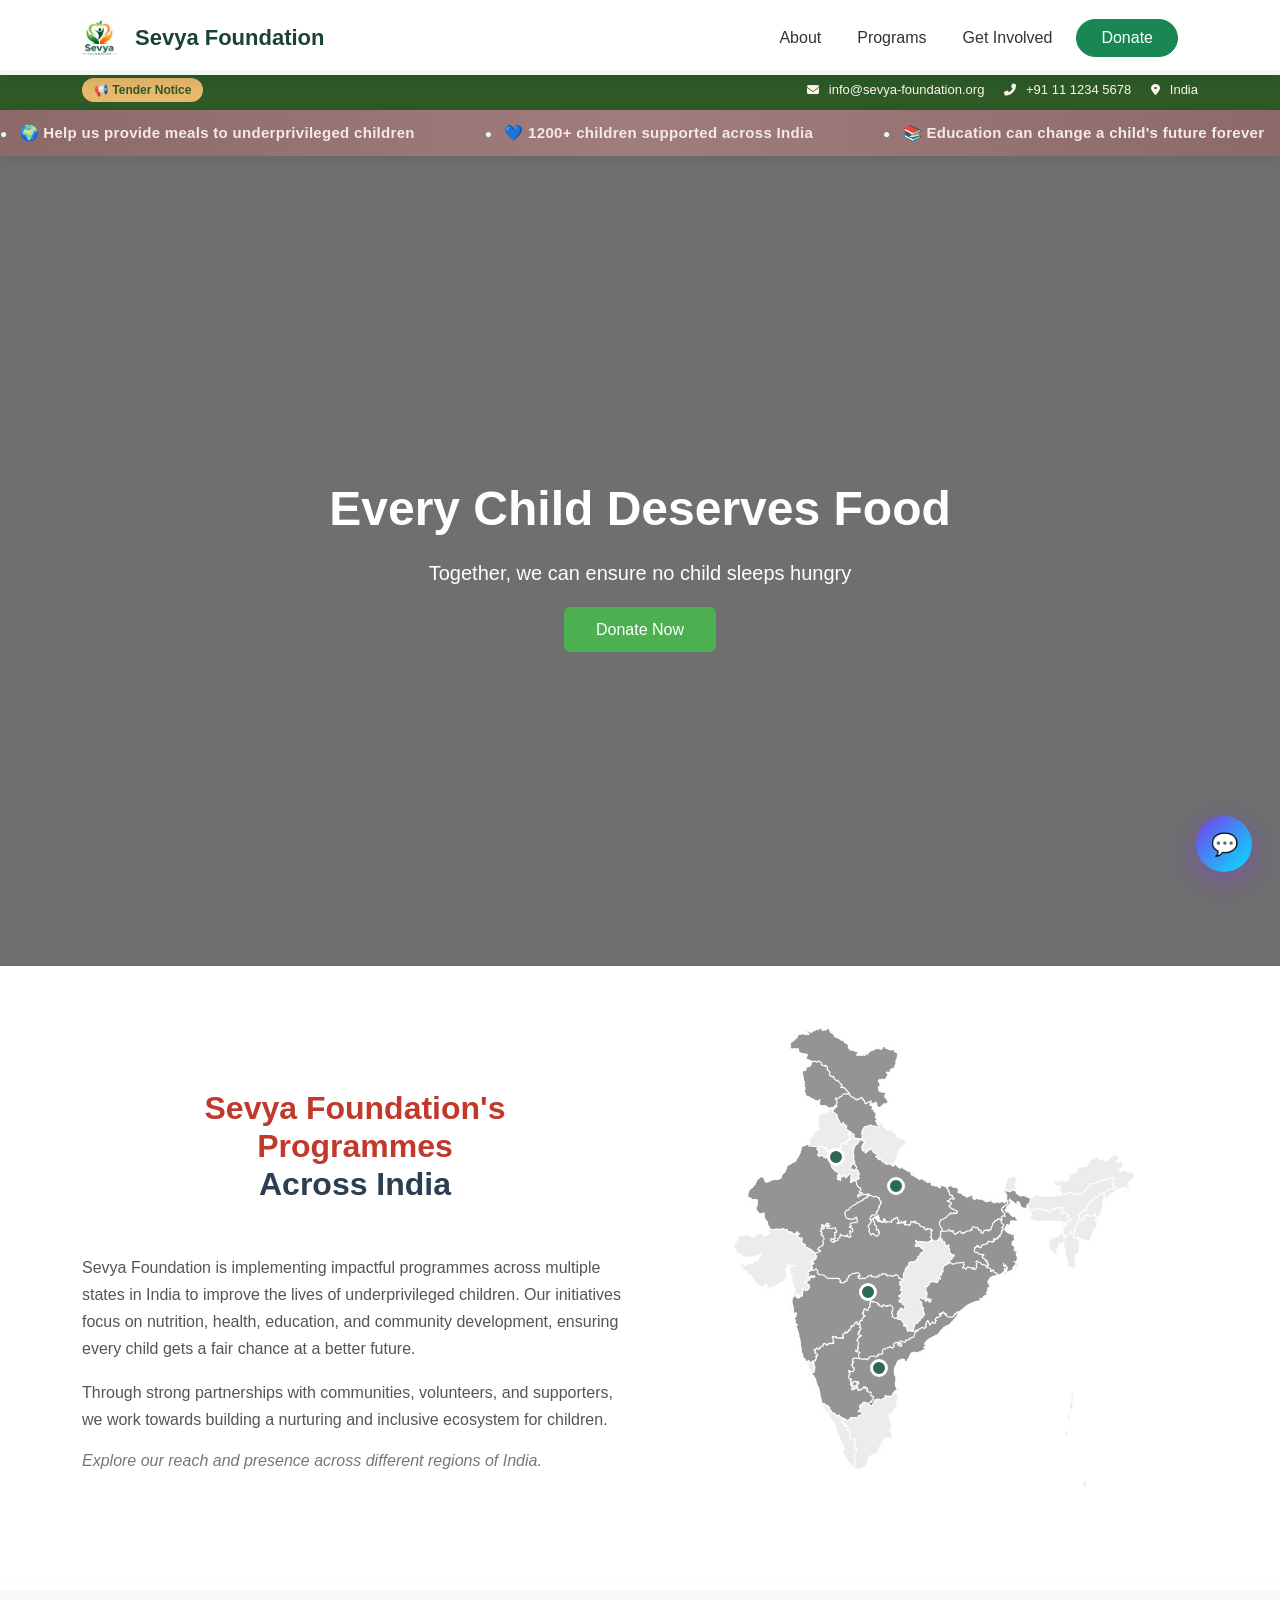
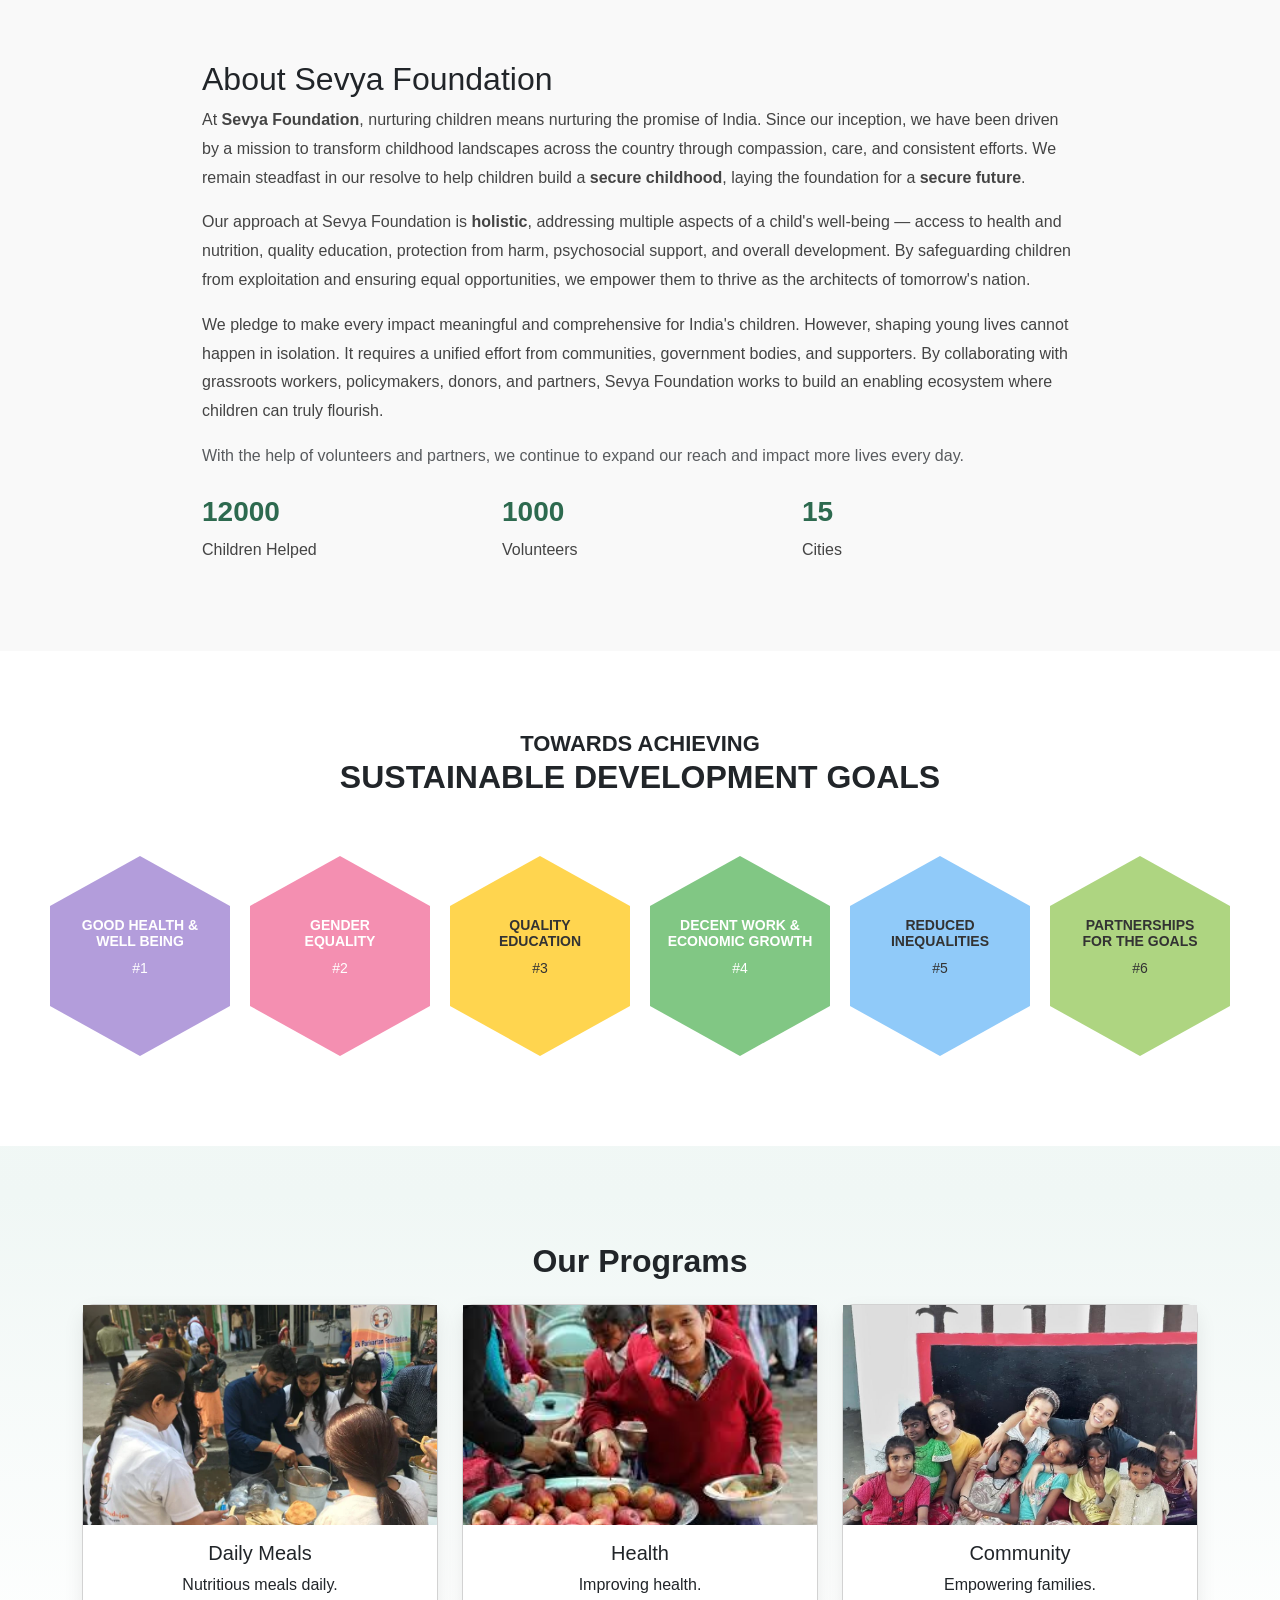
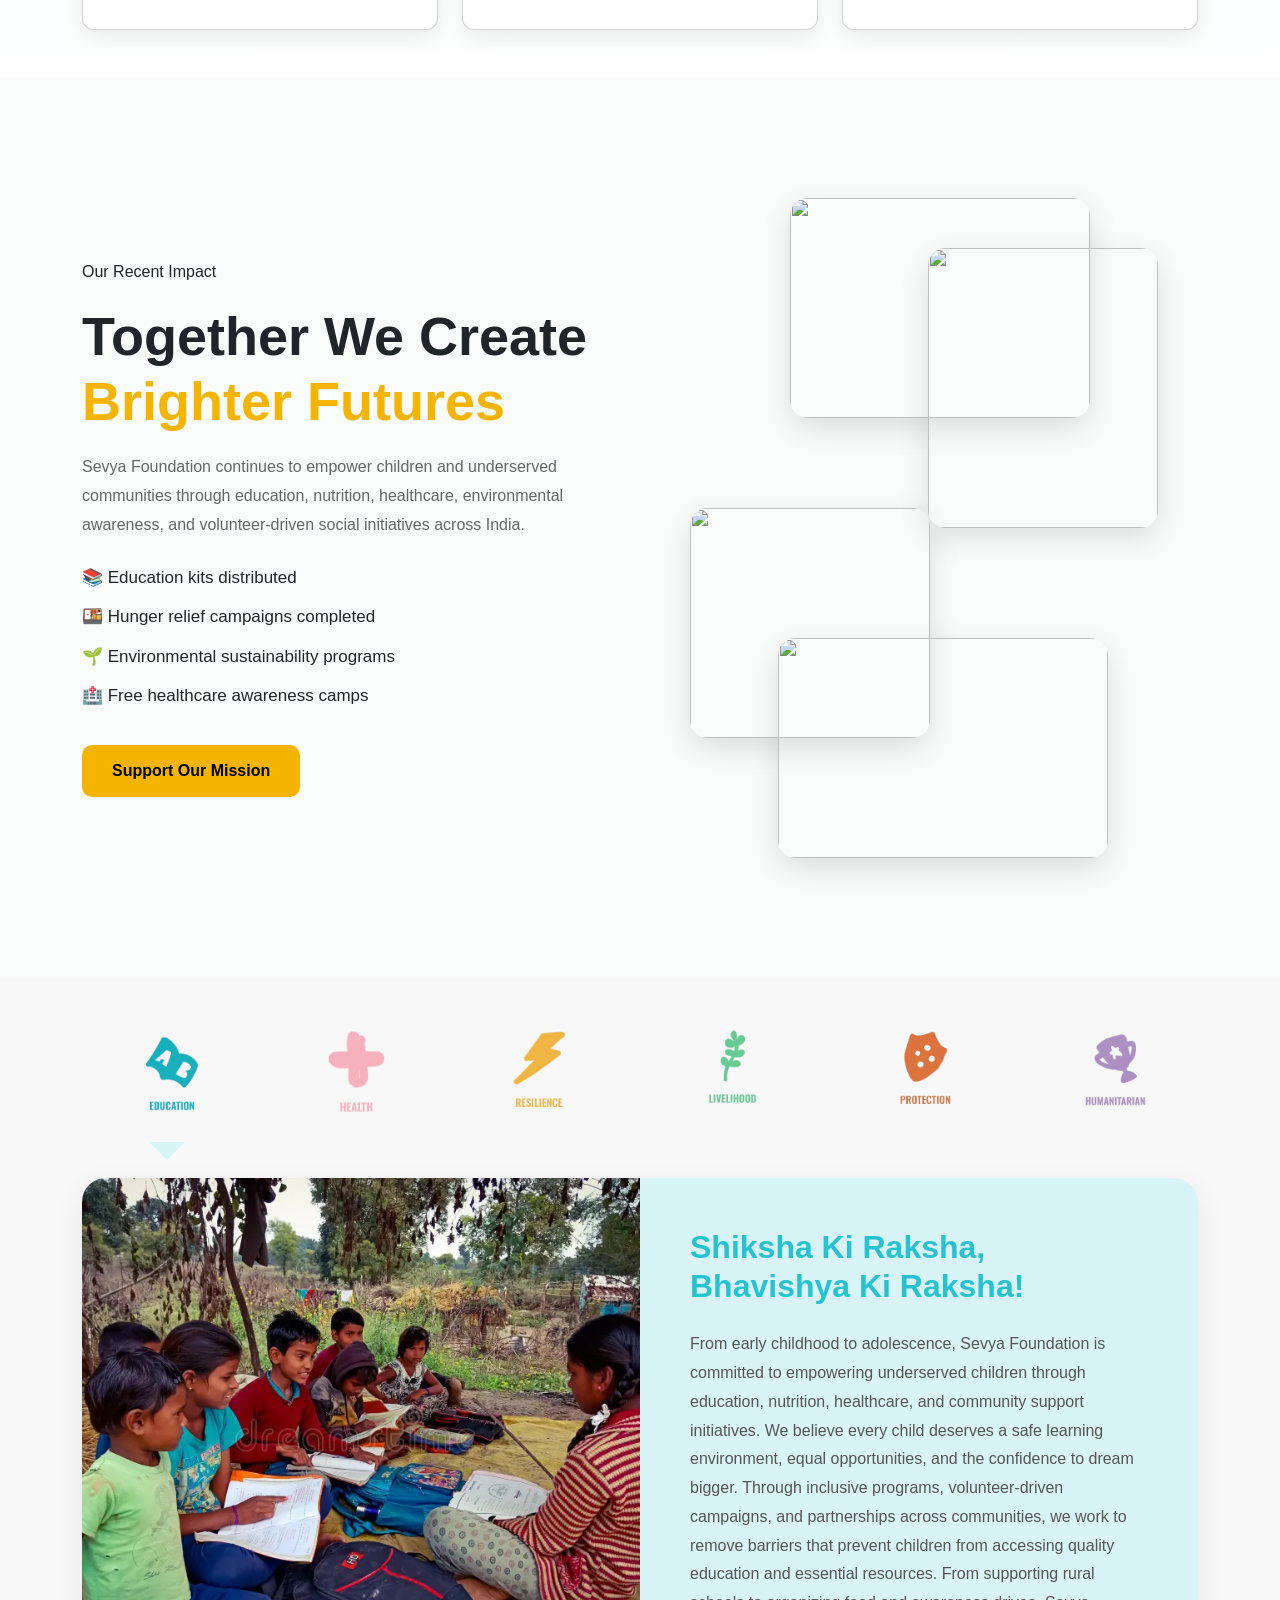
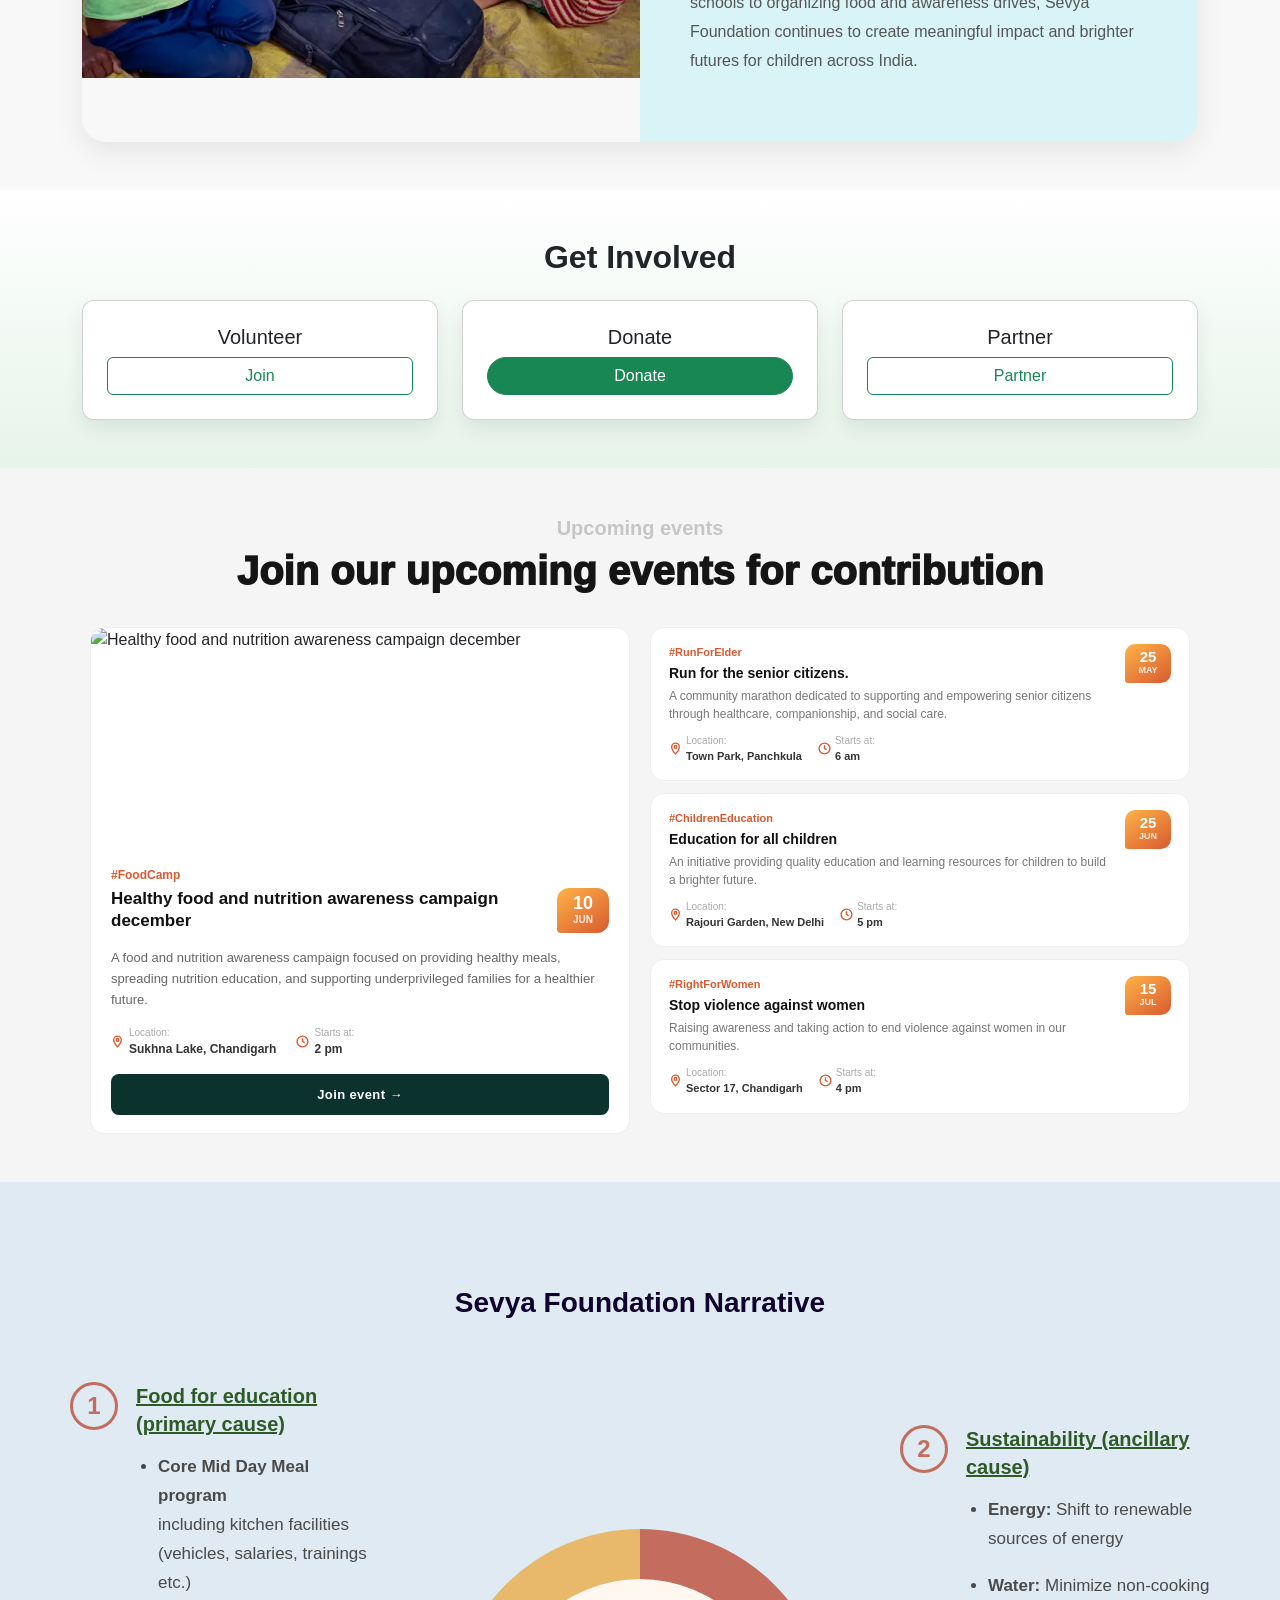
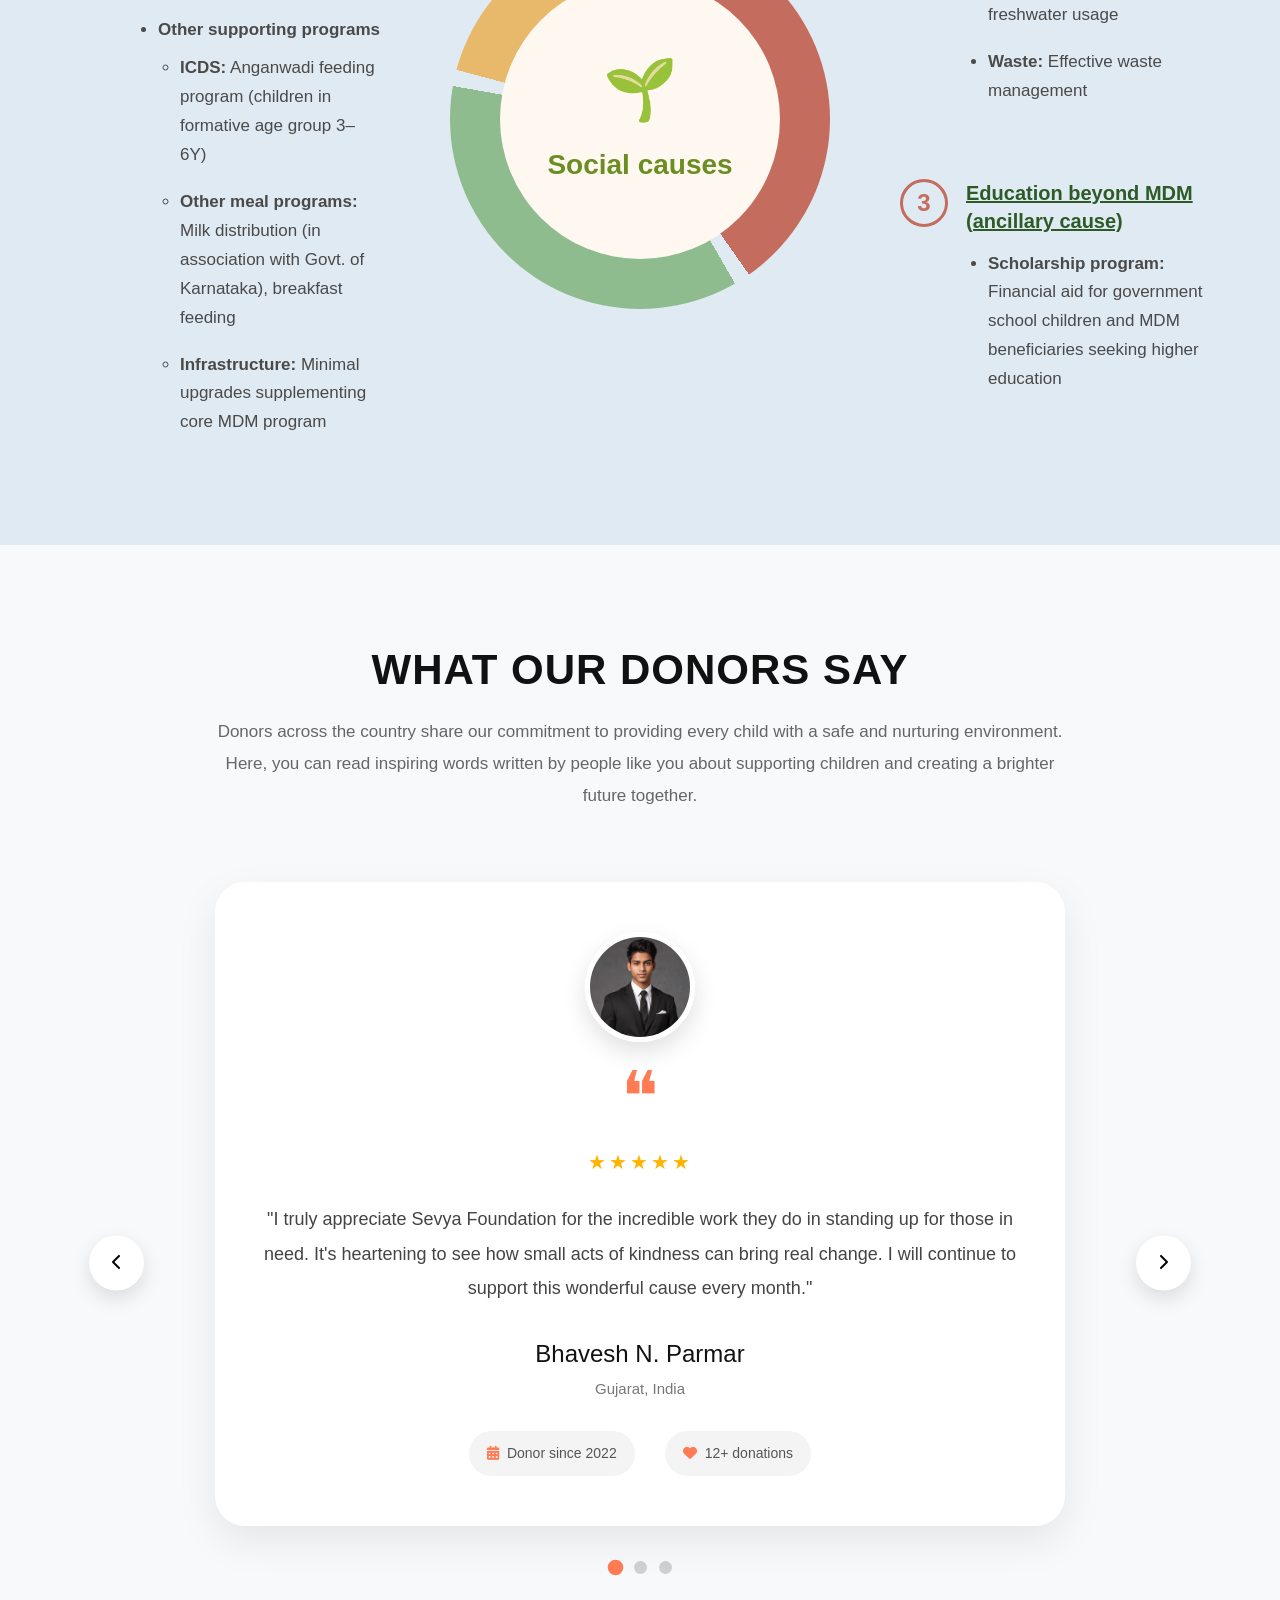
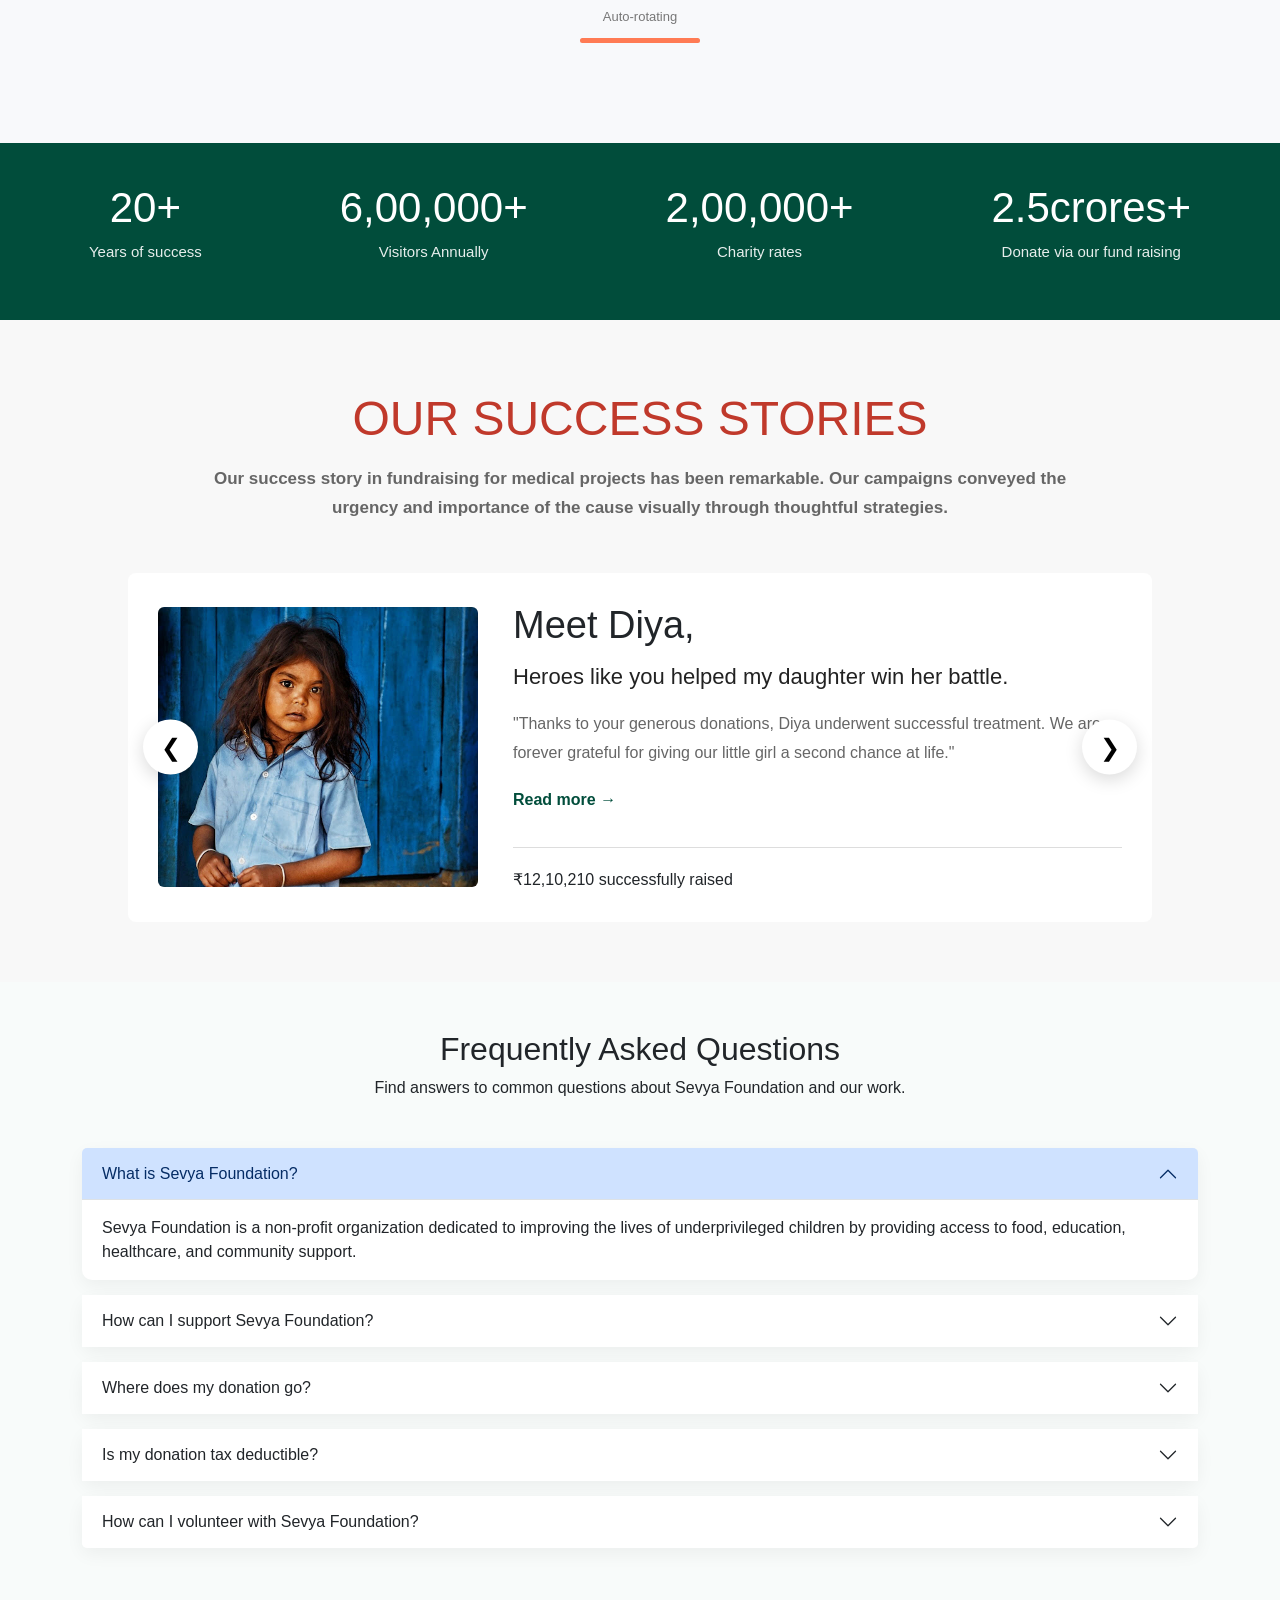
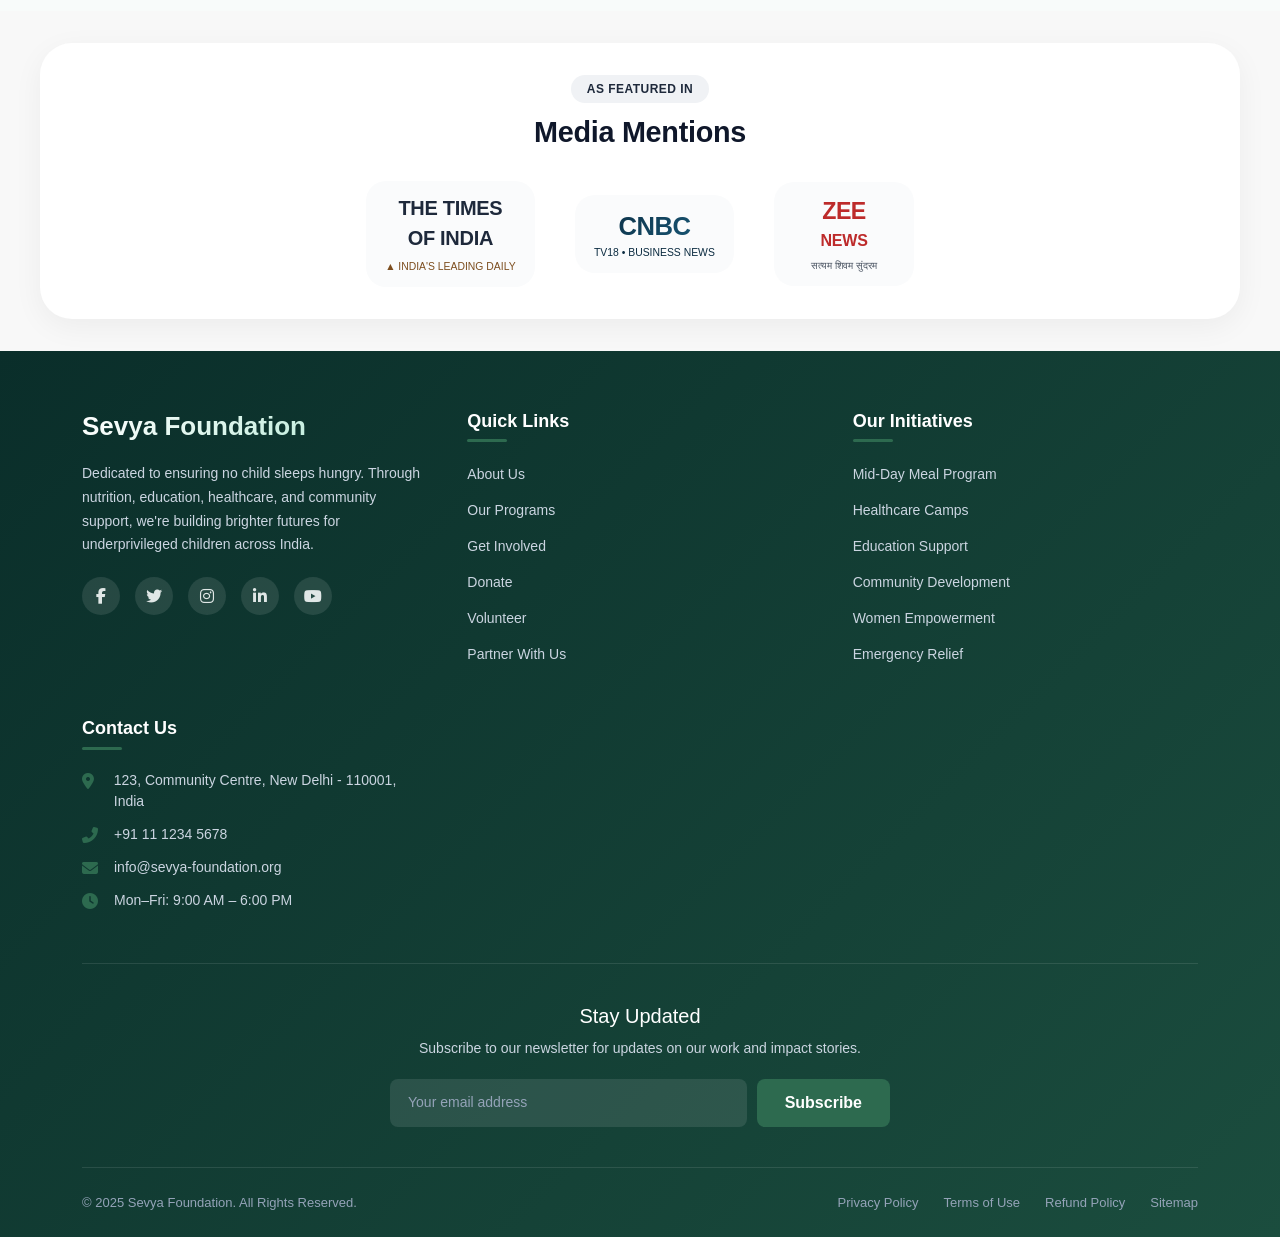
==== commit c35b1a41: "Updated JS code and fixed slider issues" ====
--- a/index.html
+++ b/index.html
@@ -958,7 +958,6 @@
               <a href="#" class="open-story"
                 data-title="All Success Stories"
                 data-text="Thousands of children and families have received treatment, education, shelter, and hope through Sevya Foundation's donation programs and support initiatives.">
-                Read all stories →
               </a>
             </div>
           </div>
@@ -984,7 +983,6 @@
               <a href="#" class="open-story"
                 data-title="All Success Stories"
                 data-text="Sevya Foundation has changed thousands of lives through medical help, education, and social support programs.">
-                Read all stories →
               </a>
             </div>
           </div>
@@ -1010,7 +1008,6 @@
               <a href="#" class="open-story"
                 data-title="All Success Stories"
                 data-text="Every donation creates a meaningful difference in the lives of children and families in need.">
-                Read all stories →
               </a>
             </div>
           </div>
@@ -1036,7 +1033,6 @@
               <a href="#" class="open-story"
                 data-title="All Success Stories"
                 data-text="Support from generous donors has helped many children receive proper medical care and education.">
-                Read all stories →
               </a>
             </div>
           </div>
@@ -1062,7 +1058,6 @@
               <a href="#" class="open-story"
                 data-title="All Success Stories"
                 data-text="Together we are building brighter futures for children through compassion and support.">
-                Read all stories →
               </a>
             </div>
           </div>
--- a/style.css
+++ b/style.css
@@ -950,6 +950,7 @@
   overflow: hidden;
 }
 
+
 /* Sliding track */
 .slider-container {
   display: flex;
@@ -1013,7 +1014,7 @@
 }
 
 /* Prev / Next arrow buttons */
-.nav-btn {
+/* .nav-btn {
   position: absolute;
   top: 50%;
   transform: translateY(-50%);
@@ -1026,10 +1027,43 @@
   cursor: pointer;
   font-size: 22px;
   z-index: 10;
-}
-
-.prev { left:  -25px; }
-.next { right: -25px; }
+} */
+
+.nav-btn {
+
+  position: absolute;
+
+  top: 50%;
+
+  transform: translateY(-50%);
+
+  width: 55px;
+
+  height: 55px;
+
+  border: none;
+
+  border-radius: 50%;
+
+  background: white;
+
+  box-shadow: 0 5px 18px rgba(0,0,0,0.15);
+
+  cursor: pointer;
+
+  font-size: 24px;
+
+  z-index: 100;
+
+}
+
+.prev {
+  left: 15px;
+}
+
+.next {
+  right: 15px;
+}
 
 
 /* ============================================================
